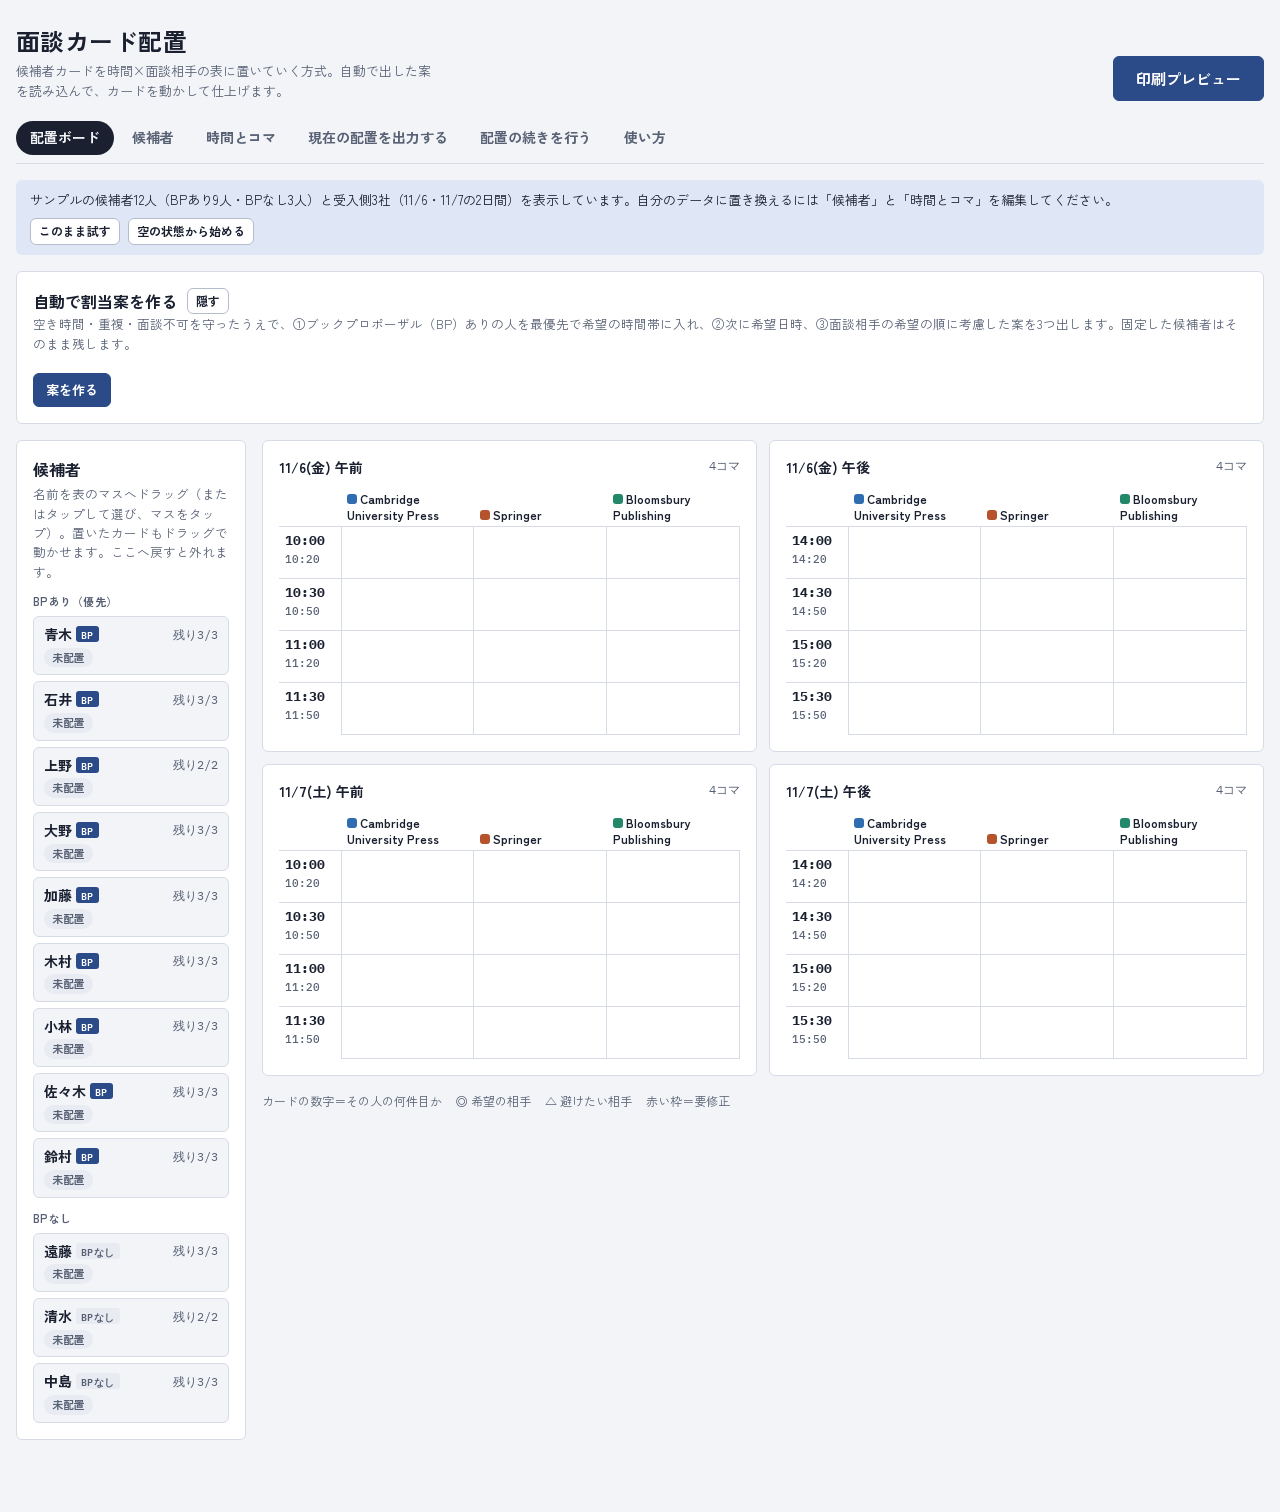
==== index.html @ 375f15b7 "Add files via upload" ====
<!doctype html>
<html lang="ja">
<head>
<meta charset="utf-8">
<meta name="viewport" content="width=device-width, initial-scale=1, viewport-fit=cover">
<title>面談カード配置</title>
<link rel="preconnect" href="https://fonts.googleapis.com">
<link rel="preconnect" href="https://fonts.gstatic.com" crossorigin>
<link rel="stylesheet" href="https://fonts.googleapis.com/css2?family=IBM+Plex+Mono:wght@400;600&family=Zen+Kaku+Gothic+New:wght@400;500;700&display=swap">
<link rel="stylesheet" href="stylesheet.css">
<style>[hidden]{display:none!important} body{margin:0}</style>
</head>
<body>
<div id="app"></div>
<div id="cssWarn" hidden style="margin:16px;padding:12px 16px;border:2px solid #ad261e;background:#f8dfdc;color:#5a120e;font:14px/1.6 sans-serif;border-radius:6px">
スタイル（<b>stylesheet.css</b>）が読み込めていません。このHTMLと同じフォルダに、ちょうどこの名前で置いてください。<br>
ダウンロードし直したときに「stylesheet (1).css」のように名前が変わっていないかも確認してください。
</div>
<script>window.addEventListener('load',function(){var v=getComputedStyle(document.documentElement).getPropertyValue('--bg').trim();if(!v)document.getElementById('cssWarn').hidden=false;});</script>
<script>window.PAGE={"key": "a", "kicker": "パターン 1＋2 · カード配置＋自動割当", "name": "面談カード配置", "lead": "候補者カードを時間×面談相手の表に置いていく方式。自動で出した案を読み込んで、カードを動かして仕上げます。", "scheduleTab": "配置ボード"};</script>
<script>
(function(){
'use strict';
const PAGE = window.PAGE;
const KEY = 'mensetsu-' + PAGE.key + '-v2';
const App = window.App = { tab:'schedule', sel:null, plans:null, armed:null, actions:{} };
let S = null;
Object.defineProperty(App, 'S', { get:()=>S });

/* ---------- utils ---------- */
const esc = s => String(s ?? '').replace(/[&<>"']/g, m => ({'&':'&amp;','<':'&lt;','>':'&gt;','"':'&quot;',"'":'&#39;'}[m]));
const toMin = t => { const [h,m] = String(t||'0:0').split(':').map(Number); return (h||0)*60 + (m||0); };
const fmt = m => String(Math.floor(m/60)).padStart(2,'0') + ':' + String(m%60).padStart(2,'0');
const uid = p => p + Math.random().toString(36).slice(2,8);
const MARK = { pref:'◎', ok:'○', avoid:'△', nobp:'△', ng:'×' };
const AV_LABEL = { pref:'希望', ok:'可', nobp:'BPなしなら可', ng:'不可' };
const IP_LABEL = { pref:'希望', ok:'どちらでも', avoid:'避けたい', ng:'不可' };
const CYCLE_AV = ['ok','pref','ng'];
const CYCLE_AV_BP = ['ok','pref','nobp','ng'];
const CYCLE_IP = ['ok','pref','avoid','ng'];
Object.assign(App, { esc, toMin, fmt, MARK, AV_LABEL, IP_LABEL });

function dayLabel(ds){
  if(!ds) return '日付未設定';
  const d = new Date(ds + 'T00:00:00'); if(isNaN(d)) return ds;
  return (d.getMonth()+1) + '/' + d.getDate() + '(' + '日月火水木金土'[d.getDay()] + ')';
}

/* ---------- state ---------- */
const FIXED_IV = () => [{id:'i1',name:'Cambridge University Press',short:'CUP'},{id:'i2',name:'Springer',short:'Springer'},{id:'i3',name:'Bloomsbury Publishing',short:'Bloomsbury'}];
function sample(){
  const C = (id,name,av,ip,note,bp) => ({ id, name, bp:bp !== false, avail:{ d1_am:av[0], d1_pm:av[1], d2_am:av[2], d2_pm:av[3] }, ipref:ip, note:note||'' });
  return {
    isSample:true,
    settings:{ days:[{id:'d1', date:'2026-11-06'},{id:'d2', date:'2026-11-07'}],
      sessions:[{id:'am',label:'午前',start:'10:00',end:'12:00'},{id:'pm',label:'午後',start:'14:00',end:'16:00'}],
      slotMin:20, gapMin:10, perCandidate:3 },
    interviewers:FIXED_IV(), ivFixed:1,
    candidates:[
      C('c1','青木',['pref','ok','ng','ng'],{i1:'pref'}),
      C('c2','石井',['ng','pref','ng','ok'],{i2:'pref'},'金曜午前は授業'),
      C('c3','上野',['pref','ng','ok','ng'],{i3:'ng'}),
      C('c4','遠藤',['ok','ok','ok','ok'],{i1:'pref',i3:'pref'},'BPなし・どこでも可',false),
      C('c5','大野',['nobp','nobp','pref','ok'],{},'金曜はBPなしなら可'),
      C('c6','加藤',['pref','ok','ng','ng'],{i1:'pref',i2:'avoid'}),
      C('c7','木村',['ng','ng','ok','pref'],{},'土曜のみ'),
      C('c8','小林',['pref','ng','pref','ng'],{i2:'pref',i3:'pref'}),
      C('c9','佐々木',['pref','ok','ng','ng'],{i3:'pref'}),
      C('c10','清水',['ok','ok','ok','ok'],{i2:'ng',i1:'pref'},'BPなし・どこでも可',false),
      C('c11','鈴村',['ng','ng','pref','pref'],{}),
      C('c12','中島',['ok','ok','ok','ok'],{i2:'pref'},'BPなし・どこでも可',false)
    ],
    assignments:[], locked:[]
  };
}
function blank(){
  const s = sample();
  return { isSample:false, settings:s.settings, interviewers:FIXED_IV(), ivFixed:1, candidates:[], assignments:[], locked:[] };
}
function load(){ try{ const t = localStorage.getItem(KEY); if(t){ const o = JSON.parse(t); if(o && o.settings && o.candidates) return o; } }catch(e){} return null; }
function save(){ try{ localStorage.setItem(KEY, JSON.stringify(S)); }catch(e){} }
function normalize(o){
  o.locked = o.locked || []; o.assignments = o.assignments || [];
  if(!o.ivFixed){
    o.interviewers = FIXED_IV(); o.ivFixed = 1;
    const ids = new Set(o.interviewers.map(v => v.id));
    o.assignments = o.assignments.filter(a => ids.has(a.iid));
    (o.candidates || []).forEach(c => { if(c.ipref) for(const k in c.ipref) if(!ids.has(k)) delete c.ipref[k]; });
  }
  o.candidates.forEach(c => { c.avail = c.avail || {}; c.ipref = c.ipref || {}; c.note = c.note || ''; if(typeof c.bp !== 'boolean') c.bp = true; });
  return o;
}

/* ---------- grid ---------- */
function grid(){
  const sessions = [], slots = [], map = {}, gmap = {};
  const L = Math.max(5, +S.settings.slotMin || 0), GP = Math.max(0, +S.settings.gapMin || 0);
  const multi = S.settings.days.length > 1;
  S.settings.days.forEach(d => S.settings.sessions.forEach(se => {
    const key = d.id + '_' + se.id;
    const g = { key, day:d, se, label:(multi ? dayLabel(d.date) + ' ' : '') + se.label, slots:[] };
    let t = toMin(se.start), k = 0; const end = toMin(se.end);
    while(t + L <= end && k < 40){
      const sl = { key:key + '_' + k, g:key, gi:sessions.length, idx:k, gidx:slots.length, start:t, end:t+L, label:fmt(t) };
      g.slots.push(sl); slots.push(sl); map[sl.key] = sl; t += L + GP; k++;
    }
    sessions.push(g); gmap[key] = g;
  }));
  return { sessions, slots, map, gmap };
}
const K = () => Math.max(1, +S.settings.perCandidate || 1);
const need = c => Math.max(0, K() - S.interviewers.filter(i => ((c.ipref && c.ipref[i.id]) || 'ok') === 'ng').length);
const avail = (c, gk) => (c.avail && c.avail[gk]) || 'ok';
const ip = (c, iid) => (c.ipref && c.ipref[iid]) || 'ok';
const cand = id => S.candidates.find(c => c.id === id);
const iv = id => S.interviewers.find(i => i.id === id);
const ivShort = id => { const v = iv(id); return v ? (v.short || v.name) : ''; };
const ivIndex = id => Math.max(0, S.interviewers.findIndex(i => i.id === id));
const ivColor = id => 'var(--iv' + (ivIndex(id) % 6) + ')';
App.bpBadge = c => c.bp ? '<span class="bp on" title="ブックプロポーザルあり">BP</span>' : '<span class="bp off" title="ブックプロポーザルなし">BPなし</span>';
App.ordered = () => S.candidates.filter(c => c.bp).concat(S.candidates.filter(c => !c.bp));
App.ivShort = id => ivShort(id);
Object.assign(App, { grid, K, need, avail, ip, cand, iv, ivColor, ivIndex, dayLabel });

/* ---------- evaluation ---------- */
function evaluate(asg, G){
  G = G || grid(); const k = K();
  const cands = {}; S.candidates.forEach(c => cands[c.id] = { c, items:[], issues:[], status:'none', score:0, gaps:0 });
  const ixIss = {}; const addIx = (ix,lvl,msg) => (ixIss[ix] = ixIss[ix] || []).push({lvl,msg});
  const bi = {}, bc = {};
  asg.forEach((a, ix) => {
    const r = cands[a.cid], sl = G.map[a.slot]; if(!r || !sl) return;
    r.items.push({ a, ix, sl });
    (bi[a.iid+'|'+a.slot] = bi[a.iid+'|'+a.slot] || []).push(ix);
    (bc[a.cid+'|'+a.slot] = bc[a.cid+'|'+a.slot] || []).push(ix);
  });
  for(const x in bi) if(bi[x].length > 1) bi[x].forEach(ix => addIx(ix,'bad','面談相手が同じ時間に重複'));
  for(const x in bc) if(bc[x].length > 1) bc[x].forEach(ix => addIx(ix,'bad','同じ時間に2件入っています'));
  let bpTot = 0, bpDone = 0, wishTot = 0, wishHit = 0, done = 0, bad = 0, total = 0, gapsAll = 0, placed = 0;
  for(const id in cands){
    const r = cands[id], c = r.c, k = need(c); r.need = k;
    r.items.sort((x,y) => x.sl.gidx - y.sl.gidx);
    const seen = {}, gs = new Set();
    r.items.forEach((it, n) => {
      it.n = n + 1; const p = ip(c, it.a.iid);
      if(seen[it.a.iid]) addIx(it.ix,'bad','同じ面談相手が2回'); seen[it.a.iid] = 1;
      if(p === 'ng') addIx(it.ix,'bad','面談不可の相手');
      else if(p === 'avoid'){ addIx(it.ix,'warn','避けたい相手'); r.score -= 3; }
      else if(p === 'pref') r.score += 2;
      gs.add(it.sl.g);
      const avv = avail(c, it.sl.g);
      if(avv === 'ng') addIx(it.ix,'bad','参加できない時間帯');
      else if(avv === 'nobp' && c.bp) addIx(it.ix,'warn','BPなしの時間帯');
    });
    if(gs.size > 1) r.items.forEach(it => addIx(it.ix,'bad','時間帯がまたがっています'));
    let gaps = 0;
    for(let i = 1; i < r.items.length; i++){ const a = r.items[i-1].sl, b = r.items[i].sl; if(a.g === b.g && b.idx - a.idx > 1) gaps += b.idx - a.idx - 1; }
    r.gaps = gaps; r.score -= 2*gaps; gapsAll += gaps;
    const oneG = gs.size === 1 ? [...gs][0] : null;
    if(oneG && avail(c, oneG) === 'pref') r.score += 3;
    r.bpPlaced = !!(c.bp && oneG && avail(c, oneG) !== 'nobp');
    if(G.sessions.some(g => avail(c, g.key) === 'pref')){ wishTot++; if(oneG && avail(c, oneG) === 'pref') wishHit++; }
    const want = Math.min(k, S.interviewers.filter(i => ip(c, i.id) === 'pref').length);
    wishTot += want; wishHit += Math.min(want, r.items.filter(it => ip(c, it.a.iid) === 'pref').length);
    const msgs = new Set();
    r.items.forEach(it => (ixIss[it.ix] || []).forEach(x => { if(!msgs.has(x.msg)){ msgs.add(x.msg); r.issues.push(x); } }));
    if(gaps) r.issues.push({ lvl:'warn', msg:'空き時間 ' + gaps + 'コマ' });
    const cnt = r.items.length;
    if(cnt > k) r.issues.push({ lvl:'bad', msg:cnt + '件入っています（' + k + '件まで）' });
    const hasBad = r.issues.some(x => x.lvl === 'bad'), hasWarn = r.issues.some(x => x.lvl === 'warn');
    r.status = k === 0 && cnt === 0 ? 'skip' : cnt === 0 ? 'none' : hasBad ? 'bad' : cnt < k ? 'partial' : hasWarn ? 'warn' : 'ok';
    if(cnt > 0 && cnt < k) r.issues.push({ lvl:'info', msg:'残り' + (k-cnt) + '件' });
    if(cnt === k && !hasBad){ done++; r.score += c.bp ? (r.bpPlaced ? 60 : 15) : 10; if(c.bp && r.bpPlaced) bpDone++; }
    if(c.bp && k > 0) bpTot++;
    if(cnt) placed++;
    if(hasBad) bad++;
    total += r.score;
  }
  return { G, k, cands, ixIss, done, bad, bpTot, bpDone, total, placed, gaps:gapsAll, wishRate: wishTot ? wishHit/wishTot : 1, wishTot, wishHit };
}
App.evaluate = evaluate;
const STATUS_LABEL = { skip:'面談なし', ok:'OK', warn:'注意', bad:'要修正', partial:'途中', none:'未配置' };
App.STATUS_LABEL = STATUS_LABEL;
App.statusPill = st => '<span class="pill ' + st + '">' + STATUS_LABEL[st] + '</span>';
App.issuesHtml = list => list.length ? '<div class="iss">' + list.map(x => '<span class="pill ' + x.lvl + '">' + esc(x.msg) + '</span>').join('') + '</div>' : '';

/* ---------- option generation & solver ---------- */
function occOf(asg){ const o = { i:new Set(), c:new Set() }; asg.forEach(a => { o.i.add(a.iid+'|'+a.slot); o.c.add(a.cid+'|'+a.slot); }); return o; }
function combos(arr, k){ const out = []; const cur = []; const rec = s => { if(cur.length === k){ out.push(cur.slice()); return; } for(let i = s; i < arr.length; i++){ cur.push(arr[i]); rec(i+1); cur.pop(); } }; rec(0); return out; }
function perms(arr){ if(arr.length <= 1) return [arr.slice()]; const out = []; arr.forEach((x,i) => perms(arr.slice(0,i).concat(arr.slice(i+1))).forEach(p => out.push([x].concat(p)))); return out; }
function options(c, occ, G, onlyCount){
  const k = need(c);
  if(k === 0) return onlyCount ? 0 : [];
  const ivs = S.interviewers.filter(i => ip(c, i.id) !== 'ng');
  if(ivs.length < k) return onlyCount ? 0 : [];
  const ic = []; combos(ivs, k).forEach(cb => perms(cb).forEach(p => ic.push(p)));
  let n = 0; const out = [];
  for(const g of G.sessions){
    const av = avail(c, g.key); if(av === 'ng' || g.slots.length < k) continue;
    const noBp = av === 'nobp' && c.bp;
    const free = g.slots.filter(s => !occ.c.has(c.id+'|'+s.key));
    let sc = combos(free, k); if(free.length > 9) sc = sc.filter(x => x[k-1].idx - x[0].idx <= k+1);
    for(const ss of sc){
      let gaps = 0; for(let i = 1; i < k; i++) gaps += ss[i].idx - ss[i-1].idx - 1;
      for(const p of ic){
        let ok = true; for(let i = 0; i < k; i++){ if(occ.i.has(p[i].id+'|'+ss[i].key)){ ok = false; break; } }
        if(!ok) continue;
        n++; if(onlyCount) continue;
        let pr = 0, avd = 0; p.forEach(i => { const v = ip(c, i.id); if(v === 'pref') pr++; else if(v === 'avoid') avd++; });
        out.push({ g:g.key, items:ss.map((s,i) => ({ iid:p[i].id, slot:s.key })), score:(av==='pref'?3:0) + 2*pr - 3*avd - 2*gaps - (noBp ? 40 : 0), pr, avd, gaps, noBp, sessPref:av==='pref' });
      }
    }
  }
  if(onlyCount) return n;
  out.sort((a,b) => b.score - a.score || a.items[0].slot.localeCompare(b.items[0].slot));
  return out;
}
function diffCount(a, b){ const s = new Set(a.map(x => x.cid+x.iid+x.slot)); return b.filter(x => !s.has(x.cid+x.iid+x.slot)).length; }
function solve(){
  const G = grid(); const locked = new Set(S.locked || []);
  const base = S.assignments.filter(a => locked.has(a.cid));
  const free = S.candidates.filter(c => !locked.has(c.id));
  const occ0 = occOf(base); const diff = {}; free.forEach(c => diff[c.id] = options(c, occ0, G, true));
  const found = new Map(); const t0 = performance.now(); let it = 0;
  while(it < 800 && (it < 5 || performance.now() - t0 < 900)){
    const occ = occOf(base), asg = base.slice(), un = [];
    const order = free.map(c => [c, (c.bp ? 0 : 100) + Math.log(1 + diff[c.id]) + (it ? Math.random()*1.2 : 0)]).sort((a,b) => a[1]-b[1]).map(x => x[0]);
    for(const c of order){
      const op = options(c, occ, G);
      if(!op.length){ un.push(c.id); continue; }
      const slack = it === 0 ? 0 : (Math.random() < .3 ? 2 : 0);
      const tier = op.filter(o => o.score >= op[0].score - slack).slice(0, 60);
      const pk = it === 0 ? tier[0] : tier[Math.floor(Math.random()*tier.length)];
      pk.items.forEach(x => { asg.push({ cid:c.id, iid:x.iid, slot:x.slot }); occ.i.add(x.iid+'|'+x.slot); occ.c.add(c.id+'|'+x.slot); });
    }
    const sig = asg.map(a => a.cid+a.iid+a.slot).sort().join(',');
    if(!found.has(sig)){ const E = evaluate(asg, G); const unBp = un.filter(id => cand(id)?.bp).length; found.set(sig, { asg, un, E, key: -(E.bpTot - E.bpDone)*100000 - unBp*50000 - un.length*1000 - E.bad*500 + E.total }); }
    it++;
  }
  const list = [...found.values()].sort((a,b) => b.key - a.key);
  const pick = [];
  for(const p of list){ if(pick.length >= 3) break; if(pick.every(q => diffCount(q.asg, p.asg) >= Math.max(2, Math.ceil(p.asg.length*.25)))) pick.push(p); }
  for(const p of list){ if(pick.length >= 3) break; if(!pick.includes(p)) pick.push(p); }
  return { plans:pick, tried:it, lockedCount:locked.size };
}
Object.assign(App, { occOf, options, solve });

/* ---------- mutation helpers ---------- */
function prune(){
  const G = grid(); const before = S.assignments.length;
  const ivs = new Set(S.interviewers.map(i => i.id)), cs = new Set(S.candidates.map(c => c.id));
  S.assignments = S.assignments.filter(a => G.map[a.slot] && ivs.has(a.iid) && cs.has(a.cid));
  S.locked = (S.locked || []).filter(id => cs.has(id));
  const lost = before - S.assignments.length;
  if(lost > 0) toast('設定の変更に合わせて ' + lost + ' 件の配置を外しました');
}
function commit(){ prune(); save(); render(); }
function toast(msg){
  let t = document.getElementById('toast');
  if(!t){ t = document.createElement('div'); t.id = 'toast'; t.className = 'toast'; t.setAttribute('role','status'); document.body.appendChild(t); }
  t.textContent = msg; t.hidden = false; clearTimeout(toast._t); toast._t = setTimeout(() => t.hidden = true, 2600);
}
Object.assign(App, { commit, toast, save });

/* ---------- views: shell ---------- */
const TABS = [['schedule', PAGE.scheduleTab || 'スケジュール'], ['people','候補者'], ['settings','時間とコマ'], ['export','現在の配置を出力する'], ['resume','配置の続きを行う'], ['help','使い方']];
function shell(E){
  const n = S.candidates.length;
  return '<div class="wrap"><header class="top"><div class="brand"><h1>' + esc(PAGE.name) + '</h1><p>' + esc(PAGE.lead) + '</p></div>'
    + '<div class="topright"><div class="pdfgroup"><button class="btn pri pdfmain" data-act="pdf">印刷プレビュー</button></div>'
    + '</div></header>'
    + '<nav class="tabs" role="tablist">' + TABS.map(([k,l]) => '<button class="tab" role="tab" id="tab-' + k + '" aria-selected="' + (App.tab === k) + '" data-act="tab" data-tab="' + k + '">' + l + '</button>').join('') + '</nav>'
    + '<main id="view">' + (S.isSample ? '<div class="banner"><span>サンプルの候補者12人（BPあり9人・BPなし3人）と受入側3社（11/6・11/7の2日間）を表示しています。自分のデータに置き換えるには「候補者」と「時間とコマ」を編集してください。</span><span class="row"><button class="btn sm" data-act="keepSample">このまま試す</button>' + armBtn('clearAll','x','空の状態から始める','btn sm') + '</span></div>' : '')
    + view(E) + '</main></div>';
}
function view(E){
  if(App.tab === 'people') return peopleView(E);
  if(App.tab === 'settings') return settingsView(E);
  if(App.tab === 'help') return helpView(E);
  if(App.tab === 'export') return exportView(E);
  if(App.tab === 'resume') return resumeView(E);
  return PAGE.renderSchedule(E);
}
function render(){
  const scrolls = [...document.querySelectorAll('.scroll')].map(el => el.scrollLeft);
  const E = evaluate(S.assignments); App.E = E;
  document.getElementById('app').innerHTML = shell(E);
  document.querySelectorAll('.scroll').forEach((el,i) => { if(scrolls[i]) el.scrollLeft = scrolls[i]; });
  if(App.tab === 'schedule' && PAGE.after) PAGE.after(E);
}
App.render = render;

/* ---------- views: auto plan panel (shared) ---------- */
let AUTO_OPEN = true; try{ AUTO_OPEN = localStorage.getItem('mensetsu-auto') !== '0'; }catch(e){}
App.autoPanel = function(E){
  const P = App.plans;
  if(!AUTO_OPEN) return '<section class="panel autobar"><div class="spread" style="align-items:center"><h2 style="margin:0">自動で割当案を作る</h2><button class="btn sm" data-act="toggleAuto" aria-expanded="false">表示する</button></div></section>';
  let h = '<section class="panel"><div class="spread"><div><div class="row" style="gap:10px"><h2 style="margin:0">自動で割当案を作る</h2><button class="btn sm" data-act="toggleAuto" aria-expanded="true">隠す</button></div><p class="sub">空き時間・重複・面談不可を守ったうえで、①ブックプロポーザル（BP）ありの人を最優先で希望の時間帯に入れ、②次に希望日時、③面談相手の希望の順に考慮した案を3つ出します。固定した候補者はそのまま残します。</p></div>'
    + '<button class="btn pri" data-act="autoRun">' + (P ? '案を作り直す' : '案を作る') + '</button></div>';
  if(P){
    if(!P.plans.length) h += '<p class="sub">案を作れませんでした。候補者か面談相手を登録してください。</p>';
    h += '<div class="plans">' + P.plans.map((p,i) => {
      const n = S.candidates.length;
      return '<div class="plan ' + (i===0 ? 'best' : '') + '"><div class="spread"><h3>案' + (i+1) + '</h3>' + (i===0 ? '<span class="pill partial">おすすめ</span>' : '') + '</div>'
        + '<dl><dt>BPあり</dt><dd>' + p.E.bpDone + '/' + p.E.bpTot + '人</dd><dt>全体</dt><dd>' + p.E.done + '/' + n + '人</dd><dt>希望の充足</dt><dd>' + Math.round(p.E.wishRate*100) + '%</dd><dt>空き時間</dt><dd>' + p.E.gaps + 'コマ</dd><dt>スコア</dt><dd>' + p.E.total + '</dd></dl>'
        + (p.un.length ? '<div class="un">配置できない: ' + p.un.map(id => esc(cand(id)?.name) + (cand(id)?.bp ? '（BP）' : '')).join('、') + '</div>' : '')
        + '<button class="btn" data-act="planLoad" data-i="' + i + '">この案を読み込む</button></div>';
    }).join('') + '</div><p class="sub" style="margin:10px 0 0">' + P.tried + '通りを試しました' + (P.lockedCount ? '・固定中の' + P.lockedCount + '人はそのまま' : '') + '。読み込むと今の配置は置き換わります。</p>';
  }
  return h + '</section>';
};

/* ---------- views: people ---------- */
function peopleView(E){
  const G = E.G;
  let h = '<section class="panel"><div class="spread"><div><h2>候補者と希望</h2><p class="sub">記号をタップすると切り替わります。BPは「あり／なし」。時間帯は「◎希望・○可・△BPなしなら可（BPありの人のみ）・×不可」、面談相手は「◎希望・○どちらでも・△避けたい・×不可」。</p></div><button class="btn pri" data-act="addCand">候補者を追加</button></div>';
  h += '<div class="csvbox"><div><b>CSVから読み込む</b>'
    + (App.csvReport ? '<p class="sub" style="margin:4px 0 0">前回: ' + App.csvReport.added + '人追加・' + App.csvReport.updated + '人更新、時間帯の列 ' + App.csvReport.sess + ' 件を対応付け' + (App.csvReport.any ? '。BPあり ' + App.csvReport.bpN + '人（うちBPなしでも可 ' + App.csvReport.noBpOk + '人）・BPなし ' + App.csvReport.freeN + '人' + (App.csvReport.noneN ? '・どの枠も0の人 ' + App.csvReport.noneN + '人' : '') : '。「Any available slot without your Book Proposal」列が見つからないため、全員をBPありとして読み込みました') + (App.csvReport.unknown.length ? '。対応付けできなかった列: ' + App.csvReport.unknown.map(esc).join('、') : '') + '</p>' : '')
    + '</div>'
    + '<div class="row"><label class="row" style="gap:4px;font-size:13px"><input type="radio" name="csvmode" id="csvmode-add" value="add"' + (App.csvMode !== 'replace' ? ' checked' : '') + '>今の候補者に追加</label>'
    + '<label class="row" style="gap:4px;font-size:13px"><input type="radio" name="csvmode" id="csvmode-rep" value="replace"' + (App.csvMode === 'replace' ? ' checked' : '') + '>置き換える</label>'
    + '<input type="file" id="csvFile" accept=".csv,text/csv"></div></div>';
  if(!S.candidates.length) h += '<p class="sub">まだ候補者がいません。「候補者を追加」かCSVから登録してください。</p>';
  else {
    h += '<div class="scroll"><table class="pt ptwide"><thead><tr><th>名前</th><th>BP</th>'
      + G.sessions.map((g,i) => '<th class="' + (i===0?'grp':'') + '">' + esc(g.label) + '</th>').join('')
      + S.interviewers.map((v,i) => '<th class="' + (i===0?'grp':'') + '"><span class="dot" style="--ic:' + ivColor(v.id) + '"></span><br><span title="' + esc(v.name) + '">' + esc(v.short || v.name) + '</span></th>').join('')
      + '<th class="grp memoc">メモ</th><th></th></tr></thead><tbody>';
    App.ordered().forEach(c => {
      const r = E.cands[c.id];
      h += '<tr><td><input class="name" type="text" id="cn-' + c.id + '" data-cn="' + c.id + '" value="' + esc(c.name) + '" aria-label="名前"></td>'
        + '<td><button class="bptog ' + (c.bp ? 'on' : '') + '" data-act="togBp" data-c="' + c.id + '" aria-pressed="' + c.bp + '" title="ブックプロポーザルの有無">' + (c.bp ? 'あり' : 'なし') + '</button></td>'
        + G.sessions.map((g,i) => { const v = avail(c, g.key); return '<td class="' + (i===0?'grp':'') + '"><button class="cyc ' + v + '" data-act="cycAv" data-c="' + c.id + '" data-g="' + g.key + '" title="' + esc(g.label) + ': ' + AV_LABEL[v] + '">' + MARK[v] + '</button></td>'; }).join('')
        + S.interviewers.map((v,i) => { const p = ip(c, v.id); return '<td class="' + (i===0?'grp':'') + '"><button class="cyc ' + p + '" data-act="cycIp" data-c="' + c.id + '" data-i="' + v.id + '" title="' + esc(v.name) + ': ' + IP_LABEL[p] + '">' + MARK[p] + '</button></td>'; }).join('')
        + '<td class="grp memoc"><input class="memo" type="text" id="cm-' + c.id + '" data-cmemo="' + c.id + '" value="' + esc(c.note) + '" title="' + esc(c.note) + '" aria-label="メモ"></td>'
        + '<td>' + armBtn('rmCand', c.id, '削除', 'btn sm danger') + '</td></tr>';
    });
    h += '</tbody></table></div>';
  }
  return h + '</section>';
}
function armBtn(act, id, label, cls){
  const key = act + ':' + id; const on = App.armed === key;
  return '<button class="' + cls + (on ? ' armed' : '') + '" data-act="' + act + '" data-id="' + esc(id) + '" data-confirm="1">' + (on ? 'もう一度押すと' + label : label) + '</button>';
}
App.armBtn = armBtn;

/* ---------- views: settings ---------- */
function settingsView(E){
  const G = E.G, k = K(), nIv = S.interviewers.length;
  let h = '<div class="list setwide">';
  h += '<section class="panel"><h2>日程と時間帯</h2><p class="sub">候補者は1つの時間帯（例: 午前）の中で ' + k + ' 人と面談します。</p><div class="hrow"><div class="hgrp">'
    + '<div class="hlab">日程</div><div class="hitems">'
    + S.settings.days.map(d => '<div class="li"><input type="date" id="day-' + d.id + '" data-day="' + d.id + '" value="' + esc(d.date) + '" aria-label="日付">' + (S.settings.days.length > 1 ? armBtn('rmDay', d.id, '削除', 'btn sm danger') : '') + '</div>').join('')
    + '<button class="btn sm" data-act="addDay">日程を追加</button></div></div>'
    + '<div class="hgrp"><div class="hlab">時間帯</div><div class="hitems">'
    + S.settings.sessions.map(se => '<div class="li"><input type="text" id="sl-' + se.id + '" data-sess="' + se.id + '" data-f="label" value="' + esc(se.label) + '" style="width:5em" aria-label="時間帯の名前"><input type="time" step="300" id="ss-' + se.id + '" data-sess="' + se.id + '" data-f="start" value="' + esc(se.start) + '" aria-label="開始"><span class="muted">〜</span><input type="time" step="300" id="se-' + se.id + '" data-sess="' + se.id + '" data-f="end" value="' + esc(se.end) + '" aria-label="終了">' + (S.settings.sessions.length > 1 ? armBtn('rmSess', se.id, '削除', 'btn sm danger') : '') + '</div>').join('')
    + '<button class="btn sm" data-act="addSess">時間帯を追加</button></div></div></div></section>';

  h += '<section class="panel"><h2>コマの長さと間隔</h2><p class="sub">変更すると下のコマ一覧がすぐ変わります。はみ出した配置は外れます。</p><div class="fields">'
    + '<label class="f">1コマ（分）<input type="number" min="5" max="180" step="5" id="set-slot" data-set="slotMin" value="' + (+S.settings.slotMin) + '"></label>'
    + '<label class="f">間隔（分）<input type="number" min="0" max="120" step="5" id="set-gap" data-set="gapMin" value="' + (+S.settings.gapMin) + '"></label>'
    + '<label class="f">1人あたりの面談数（×を付けた相手の数だけ減ります）<input type="number" min="1" max="' + Math.max(1,nIv) + '" id="set-k" data-set="perCandidate" value="' + k + '"></label></div>';
  if(k > nIv) h += '<p class="note">面談数（' + k + '）が面談相手の人数（' + nIv + '）より多いため割り当てられません。</p>';
  h += '<div class="list" style="margin-top:14px">' + G.sessions.map(g => {
    const cap = Math.min(Math.floor(g.slots.length * nIv / k), g.slots.length >= k ? Infinity : 0);
    return '<div><div class="slotline"><b style="min-width:6em">' + esc(g.label) + '</b>' + (g.slots.length ? g.slots.map(s => '<span class="s">' + fmt(s.start) + '–' + fmt(s.end) + '</span>').join('') : '<span class="pill bad">コマが入りません</span>') + '</div>'
      + '<div class="cap">' + g.slots.length + 'コマ · この時間帯に入れられるのは最大 ' + (isFinite(cap) ? cap : 0) + ' 人</div></div>';
  }).join('') + '</div>';
  const needTot = S.candidates.reduce((s,c) => s + need(c), 0), capAll = G.sessions.reduce((s,g) => s + g.slots.length*nIv, 0);
  h += '<p class="' + (capAll < needTot ? 'note' : 'cap') + '" style="margin-top:10px">全体の目安: 面談枠 ' + capAll + ' 件 / 必要な面談 ' + needTot + ' 件（×の分は差し引き済み）' + (capAll < needTot ? '。枠が足りません。コマを短くするか、時間帯か日程を増やしてください。' : '') + '</p></section>';

  h += '<section class="panel"><div class="spread"><div><h2>面談相手（受入側）</h2><p class="sub">Cambridge University Press・Springer・Bloomsbury Publishing の3社で固定しています。略称は表やブロックの中で使います。必要なら追加・名前の変更もできます。</p></div><span class="row"><button class="btn sm" data-act="addIv">面談相手を追加</button>' + armBtn('resetIv','x','3社に戻す','btn sm') + '</span></div><div class="list">'
    + S.interviewers.map(v => '<div class="li"><span class="dot" style="--ic:' + ivColor(v.id) + '"></span><input type="text" id="ivs-' + v.id + '" data-ivs="' + v.id + '" value="' + esc(v.short || '') + '" placeholder="略称" aria-label="略称" style="width:8em"><input type="text" id="iv-' + v.id + '" data-iv="' + v.id + '" value="' + esc(v.name) + '" aria-label="面談相手の名前">' + armBtn('rmIv', v.id, '削除', 'btn sm danger') + '</div>').join('')
    + '</div></section>';
  return h + '</div>';
}

/* ---------- views: data ---------- */
function csv(){
  const E = evaluate(S.assignments);
  const rows = [['候補者','時間帯','順番','開始','終了','面談相手']];
  S.candidates.forEach(c => E.cands[c.id].items.forEach(it => {
    const g = E.G.gmap[it.sl.g];
    rows.push([c.name, g.label, it.n, fmt(it.sl.start), fmt(it.sl.end), iv(it.a.iid)?.name || '']);
  }));
  return rows.map(r => r.map(x => /[",\n]/.test(String(x)) ? '"' + String(x).replace(/"/g,'""') + '"' : x).join(',')).join('\n');
}
/* ---------- views: export / resume ---------- */
const FRAMED = (() => { try{ return window.self !== window.top; }catch(e){ return true; } })();
function stampStr(d){ const p = n => String(n).padStart(2,'0'); return d.getFullYear() + p(d.getMonth()+1) + p(d.getDate()) + '-' + p(d.getHours()) + p(d.getMinutes()); }
function fmtDate(iso){ const d = new Date(iso); if(isNaN(d)) return '不明'; return d.getFullYear() + '/' + (d.getMonth()+1) + '/' + d.getDate() + ' ' + String(d.getHours()).padStart(2,'0') + ':' + String(d.getMinutes()).padStart(2,'0'); }
function exportData(){ return Object.assign({ app:'mensetsu', format:1, savedAt:new Date().toISOString(), savedFrom:PAGE.name }, JSON.parse(JSON.stringify(S))); }
function summaryOf(o){
  const ids = new Set((o.candidates || []).map(c => c.id));
  const placed = new Set((o.assignments || []).filter(a => ids.has(a.cid)).map(a => a.cid));
  return { cands:(o.candidates || []).length, bp:(o.candidates || []).filter(c => c.bp !== false).length, placed:placed.size, asg:(o.assignments || []).length,
    days:(o.settings?.days || []).map(d => dayLabel(d.date)).join('・'), ivs:(o.interviewers || []).map(v => v.short || v.name).join('・'), slot:o.settings?.slotMin, gap:o.settings?.gapMin, savedAt:o.savedAt, from:o.savedFrom };
}
function summaryTable(m){
  return '<dl class="sumdl">'
    + (m.savedAt ? '<dt>保存日時</dt><dd>' + esc(fmtDate(m.savedAt)) + (m.from ? '（' + esc(m.from) + '）' : '') + '</dd>' : '')
    + '<dt>候補者</dt><dd>' + m.cands + '人（BPあり ' + m.bp + '人）</dd>'
    + '<dt>配置済み</dt><dd>' + m.placed + '人・' + m.asg + '件</dd>'
    + '<dt>日程</dt><dd>' + esc(m.days || '—') + '</dd>'
    + '<dt>受入側</dt><dd>' + esc(m.ivs || '—') + '</dd>'
    + '<dt>コマ</dt><dd>' + (m.slot ?? '—') + '分＋間隔' + (m.gap ?? '—') + '分</dd></dl>';
}
function exportView(E){
  const m = summaryOf(S);
  return '<div class="list">'
    + '<section class="panel pdfpanel"><h2>現在の配置を出力する</h2><p class="sub">候補者・希望・時間とコマの設定・配置のすべてを、1つのJSONファイルに保存します。あとで「配置の続きを行う」タブでこのファイルを読み込むと、今の状態から作業を再開できます。別のパソコンや、もう一方の画面（カード配置／ガント調整）でも読み込めます。</p>'
    + summaryTable(m)
    + '<div class="row" style="margin-top:14px"><button class="btn pri pdfmain" data-act="dlJson">JSONファイルをダウンロード</button><span class="muted" style="font-size:12px">ファイル名: mensetsu-' + stampStr(new Date()) + '.json</span></div>'
    + (FRAMED ? '<p class="note" style="margin-top:12px">この画面ではブラウザの制限でダウンロードできません。ダウンロード版のHTMLを開いて使ってください。</p>' : '')
    + '</section>'
    + '</div>';
}
App.pending = null;
function resumeView(){
  const P = App.pending;
  let h = '<div class="list"><section class="panel pdfpanel"><h2>配置の続きを行う</h2><p class="sub">「現在の配置を出力する」で保存したJSONファイルを選んでください。<b>.json ファイルのみ</b>読み込めます。</p>'
    + '<label class="dropz" id="dropz" for="resumeFile"><input type="file" id="resumeFile" accept=".json,application/json"><b>JSONファイルを選ぶ</b><span>またはここへドラッグ＆ドロップ</span></label>';
  if(P && P.error) h += '<p class="note" style="margin-top:12px">' + esc(P.error) + '</p>';
  if(P && P.data){
    h += '<div class="pend"><h3>' + esc(P.name) + '</h3>' + summaryTable(summaryOf(P.data))
      + '<p class="sub" style="margin:8px 0">読み込むと、今この画面にある候補者と配置は置き換わります。必要なら先に「現在の配置を出力する」で保存してください。</p>'
      + '<div class="row"><button class="btn pri" data-act="resumeApply">この内容で続きを始める</button><button class="btn" data-act="resumeCancel">やめる</button></div></div>';
  }
  h += '</section></div>';
  return h;
}
function readResumeFile(file){
  App.pending = null;
  if(!file){ return; }
  if(!/\.json$/i.test(file.name) || (file.type && !/json/i.test(file.type))){ App.pending = { error:'「' + file.name + '」は読み込めません。拡張子が .json のファイルを選んでください。' }; render(); return; }
  if(file.size > 5 * 1024 * 1024){ App.pending = { error:'ファイルが大きすぎます（5MBまで）。' }; render(); return; }
  const r = new FileReader();
  r.onload = () => {
    let o;
    try{ o = JSON.parse(String(r.result).replace(/^﻿/, '')); }catch(e){ App.pending = { error:'「' + file.name + '」はJSONとして読めませんでした。ファイルが壊れていないか確認してください。' }; render(); return; }
    if(!o || typeof o !== 'object' || !o.settings || !Array.isArray(o.candidates) || !Array.isArray(o.interviewers)){ App.pending = { error:'「' + file.name + '」はこのツールの保存データではありません。「現在の配置を出力する」で作ったファイルを選んでください。' }; render(); return; }
    App.pending = { name:file.name, data:o }; render();
  };
  r.onerror = () => { App.pending = { error:'ファイルを読み込めませんでした。' }; render(); };
  r.readAsText(file);
}
/* ---------- views: help ---------- */
function helpView(){
  const step = (n, t, body) => '<li class="hs"><span class="hn">' + n + '</span><div><h3>' + t + '</h3>' + body + '</div></li>';
  const go = (tab, label) => '<button class="btn sm" data-act="tab" data-tab="' + tab + '">' + label + '</button>';
  return '<div class="help">'
    + '<section class="panel"><h2>使い方</h2><p class="sub">ブックプロポーザル面談（11/6・11/7、受入側3社）の時間割を作り、PDFで配るまでの流れです。上から順に進めてください。</p>'
    + '<ol class="steps">'
    + step(1, '候補者をCSVで読み込む', '<p>' + go('people','候補者') + ' タブの「CSVから読み込む」でファイルを選びます。列は <code>Name</code>・4つの時間帯（<i>… with your Book Proposal</i>）・<code>Any available slot without your Book Proposal</code>・<code>Memo</code>。1 が○、0 が×として入ります。初回は「置き換える」を選ぶとサンプルが消えます。</p>')
    + step(2, '希望を確認・追加する', '<p>同じタブの表で記号をタップすると切り替わります。特に希望の強い時間帯は ◎ に、会えない受入側は × にします。× を付けた数だけ、その人の面談数が減ります。BPの「あり／なし」もここで直せます。</p>')
    + step(3, '時間とコマを確かめる', '<p>' + go('settings','時間とコマ') + ' タブで、1コマの長さと間隔を決めます。下に出る「面談枠 ○件 / 必要な面談 ○件」で枠が足りるか確認できます。</p>')
    + step(4, '自動で割当案を作る', '<p>' + go('schedule', esc(PAGE.scheduleTab || 'スケジュール')) + ' タブの「案を作る」を押し、良さそうな案の「この案を読み込む」を押します。BPありの人が最優先、次に希望日時、次に受入側の希望の順で組まれます。</p>')
    + step(5, '手で仕上げる', PAGE.helpAdjust || '')
    + step(6, 'PDFで出力する', '<p>画面右上の <b>印刷プレビュー</b> を押すと、出力イメージが大きく表示されます。日ごとの時間割・候補者別一覧・面談相手別から出力する内容を選び、タイトルを確かめてから「印刷／PDFに保存」を押し、送信先で「PDFに保存」を選びます。</p>')
    + '</ol></section>'
    + '<div class="grid2">'
    + '<section class="panel"><h2>記号の意味</h2><table class="htab"><tbody>'
    + '<tr><th>◎</th><td>希望（時間帯・受入側）</td></tr>'
    + '<tr><th>○</th><td>参加できる／どちらでもよい</td></tr>'
    + '<tr><th>△</th><td>時間帯：BPなしなら参加できる（BPありの人だけ）<br>受入側：できれば避けたい</td></tr>'
    + '<tr><th>×</th><td>参加できない／面談しない</td></tr>'
    + '<tr><th><span class="bp on">BP</span></th><td>ブックプロポーザルあり（優先して配置）</td></tr>'
    + '</tbody></table></section>'
    + '<section class="panel"><h2>状態の表示</h2><table class="htab"><tbody>'
    + '<tr><th><span class="pill ok">OK</span></th><td>必要な件数がそろい、問題なし</td></tr>'
    + '<tr><th><span class="pill warn">注意</span></th><td>避けたい相手・空き時間・BPなしの時間帯など</td></tr>'
    + '<tr><th><span class="pill bad">要修正</span></th><td>重複・参加できない時間帯・面談不可の相手など</td></tr>'
    + '<tr><th><span class="pill partial">途中</span></th><td>まだ件数が足りない</td></tr>'
    + '<tr><th><span class="pill">未配置</span></th><td>まだ1件も入っていない</td></tr>'
    + '</tbody></table></section>'
    + '<section class="panel"><h2>知っておくと便利なこと</h2><ul class="tips">'
    + '<li>1人の面談は、午前か午後のどちらか1つの時間帯の中に収めます。</li>'
    + '<li>「固定する」を押した人は、自動で案を作り直してもそのまま残ります。</li>'
    + '<li>「リセット」でその人の割り当てだけを外せます。全員を外すときは「全員リセット」（2回押し）。</li>'
    + '<li>入力内容はこのブラウザに自動で保存されます。作業を中断・引き継ぐときは ' + go('export','現在の配置を出力する') + ' でJSONファイルを保存し、' + go('resume','配置の続きを行う') + ' で読み込むと続きから再開できます。</li>'
    + '</ul></section>'
    + '</div></div>';
}

/* ---------- actions ---------- */
const A = App.actions;
A.toggleAuto = () => { AUTO_OPEN = !AUTO_OPEN; try{ localStorage.setItem('mensetsu-auto', AUTO_OPEN ? '1' : '0'); }catch(e){} render(); };
A.dlJson = () => {
  if(FRAMED){ toast('この画面ではダウンロードできません。ダウンロード版のHTMLで使ってください'); return; }
  try{
    const blob = new Blob([JSON.stringify(exportData(), null, 1)], { type:'application/json' });
    const url = URL.createObjectURL(blob), a = document.createElement('a');
    a.href = url; a.download = 'mensetsu-' + stampStr(new Date()) + '.json'; document.body.appendChild(a); a.click();
    setTimeout(() => { URL.revokeObjectURL(url); a.remove(); }, 1000);
    toast('JSONファイルを保存しました');
  }catch(e){ toast('ダウンロードできませんでした'); }
};
A.resumeApply = () => {
  const P = App.pending; if(!P || !P.data) return;
  const o = JSON.parse(JSON.stringify(P.data)); delete o.app; delete o.format; delete o.savedAt; delete o.savedFrom;
  S = normalize(o); S.isSample = false; App.plans = null; App.sel = null; App.pending = null; App.tab = 'schedule'; commit();
  toast('「' + P.name + '」を読み込みました。続きから作業できます');
};
A.resumeCancel = () => { App.pending = null; render(); };
A.tab = el => { App.tab = el.dataset.tab; App.sel = null; render(); };
A.keepSample = () => { S.isSample = false; commit(); };
A.clearAll = () => { S = blank(); App.plans = null; App.sel = null; App.tab = 'people'; commit(); toast('空の状態にしました'); };
A.resetSample = () => { S = sample(); App.plans = null; App.sel = null; commit(); toast('サンプルに戻しました'); };
A.clearAsg = () => { S.assignments = []; S.locked = []; App.sel = null; commit(); toast('配置をすべて外しました'); };
A.cycAv = el => { const c = cand(el.dataset.c); const v = avail(c, el.dataset.g); const cy = c.bp ? CYCLE_AV_BP : CYCLE_AV; c.avail[el.dataset.g] = cy[(Math.max(0, cy.indexOf(v))+1) % cy.length]; S.isSample = false; commit(); };
A.togBp = el => { const c = cand(el.dataset.c); c.bp = !c.bp; if(!c.bp) for(const k in c.avail) if(c.avail[k] === 'nobp') c.avail[k] = 'ok'; App.plans = null; S.isSample = false; commit(); };
A.cycIp = el => { const c = cand(el.dataset.c); const v = ip(c, el.dataset.i); c.ipref[el.dataset.i] = CYCLE_IP[(CYCLE_IP.indexOf(v)+1) % CYCLE_IP.length]; S.isSample = false; commit(); };
A.addCand = () => { const n = S.candidates.length + 1; S.candidates.push({ id:uid('c'), name:'候補者' + n, bp:true, avail:{}, ipref:{}, note:'' }); S.isSample = false; commit(); };
A.rmCand = el => { S.candidates = S.candidates.filter(c => c.id !== el.dataset.id); commit(); };
A.addIv = () => { S.interviewers.push({ id:uid('i'), name:'面談相手' + (S.interviewers.length+1), short:'' }); commit(); };
A.resetIv = () => { S.interviewers = FIXED_IV(); commit(); toast('面談相手を3社に戻しました'); };
A.rmIv = el => { S.interviewers = S.interviewers.filter(v => v.id !== el.dataset.id); if(+S.settings.perCandidate > S.interviewers.length) S.settings.perCandidate = Math.max(1, S.interviewers.length); commit(); };
A.addDay = () => { const last = S.settings.days[S.settings.days.length-1]; let d = ''; try{ const x = new Date(last.date + 'T00:00:00'); x.setDate(x.getDate()+1); d = x.getFullYear() + '-' + String(x.getMonth()+1).padStart(2,'0') + '-' + String(x.getDate()).padStart(2,'0'); }catch(e){} S.settings.days.push({ id:uid('d'), date:d }); commit(); };
A.rmDay = el => { S.settings.days = S.settings.days.filter(d => d.id !== el.dataset.id); commit(); };
A.addSess = () => { S.settings.sessions.push({ id:uid('s'), label:'夕方', start:'17:00', end:'18:00' }); commit(); };
A.rmSess = el => { S.settings.sessions = S.settings.sessions.filter(s => s.id !== el.dataset.id); commit(); };
A.autoRun = () => { App.plans = solve(); render(); };
A.planLoad = el => { const p = App.plans?.plans[+el.dataset.i]; if(!p) return; S.assignments = p.asg.map(a => ({...a})); App.sel = null; commit(); toast('案' + (+el.dataset.i+1) + 'を読み込みました'); };
A.resetCand = el => { const id = el.dataset.c; const c = cand(id); S.assignments = S.assignments.filter(a => a.cid !== id); S.locked = S.locked.filter(x => x !== id); App.sel = null; commit(); toast((c ? c.name + 'さんの' : '') + '割り当てをリセットしました'); };
A.lock = el => { const id = el.dataset.c; const s = new Set(S.locked); s.has(id) ? s.delete(id) : s.add(id); S.locked = [...s]; commit(); };
A.copy = el => {
  const ta = document.getElementById(el.dataset.t); if(!ta) return;
  const fallback = () => { ta.focus(); ta.select(); toast('選択しました。コピーしてください'); };
  try{ navigator.clipboard.writeText(ta.value).then(() => toast('コピーしました'), fallback); }catch(e){ fallback(); }
};
function importText(t){
  try{ const o = JSON.parse(t); if(!o.settings || !o.candidates || !o.interviewers) throw 0; S = normalize(o); S.isSample = false; App.plans = null; App.sel = null; commit(); toast('読み込みました'); }
  catch(e){ toast('読み込めませんでした。保存用データ（JSON）をそのまま貼り付けてください'); }
}
function parseCsv(t){
  t = t.replace(/^﻿/, '');
  const rows = []; let row = [], f = '', q = false;
  for(let i = 0; i < t.length; i++){
    const ch = t[i];
    if(q){ if(ch === '"'){ if(t[i+1] === '"'){ f += '"'; i++; } else q = false; } else f += ch; }
    else if(ch === '"') q = true;
    else if(ch === ',' ){ row.push(f); f = ''; }
    else if(ch === '\n' || ch === '\r'){ if(ch === '\r' && t[i+1] === '\n') i++; row.push(f); rows.push(row); row = []; f = ''; }
    else f += ch;
  }
  if(f !== '' || row.length){ row.push(f); rows.push(row); }
  return rows.filter(r => r.some(x => x.trim() !== ''));
}
function decode(buf){
  try{ return new TextDecoder('utf-8', { fatal:true }).decode(buf); }
  catch(e){ try{ return new TextDecoder('shift_jis').decode(buf); }catch(e2){ return new TextDecoder().decode(buf); } }
}
/* map a CSV header such as "Friday morning (Nov. 6) with your Book Proposal" to a time band key */
function headerToSession(h, G){
  const t = h.toLowerCase();
  let part = /morning|午前|\bam\b/.test(t) ? 'am' : /afternoon|午後|\bpm\b/.test(t) ? 'pm' : null;
  if(!part) return null;
  const MON = ['jan','feb','mar','apr','may','jun','jul','aug','sep','oct','nov','dec'];
  const WD = ['sunday','monday','tuesday','wednesday','thursday','friday','saturday'];
  const md = t.match(/(jan|feb|mar|apr|may|jun|jul|aug|sep|oct|nov|dec)[a-z]*\.?\s*(\d{1,2})/) || t.match(/(\d{1,2})\s*[\/月]\s*(\d{1,2})/);
  let day = null;
  S.settings.days.forEach(d => {
    const x = new Date(d.date + 'T00:00:00'); if(isNaN(x)) return;
    if(md){
      const m = isNaN(+md[1]) ? MON.indexOf(md[1]) + 1 : +md[1];
      if(m === x.getMonth()+1 && +md[2] === x.getDate()) day = d;
    } else if(t.includes(WD[x.getDay()])) day = d;
  });
  if(!day) return null;
  const se = S.settings.sessions.find(q => part === 'am' ? toMin(q.start) < 12*60 : toMin(q.start) >= 12*60);
  return se ? day.id + '_' + se.id : null;
}
function importCandidatesCsv(text){
  const rows = parseCsv(text);
  if(!rows.length){ toast('CSVが空です'); return; }
  const head = rows[0].map(x => x.trim());
  const col = head.findIndex(h => h.toLowerCase() === 'name');
  if(col < 0){ toast('1行目に「Name」の見出しが見つかりません'); return; }
  const memoCols = head.map((h,i) => /^memo/i.test(h) ? i : -1).filter(i => i >= 0);
  const memoCol = memoCols.length ? memoCols[0] : -1;
  const G = grid();
  const sessCols = [], unknown = [];
  const anyCol = head.findIndex(h => /without/i.test(h) && /any/i.test(h));
  head.forEach((h,i) => { if(i === col || memoCols.includes(i) || i === anyCol || !h) return; const k = headerToSession(h, G); if(k) sessCols.push([i,k]); else unknown.push(h); });
  const replace = App.csvMode === 'replace';
  if(replace){ S.candidates = []; S.assignments = []; S.locked = []; }
  let added = 0, updated = 0, bpN = 0, freeN = 0, noneN = 0, noBpOk = 0;
  rows.slice(1).forEach(r => {
    const name = (r[col] || '').trim(); if(!name) return;
    let c = S.candidates.find(x => x.name === name);
    if(c) updated++; else { c = { id:uid('c'), name, bp:true, avail:{}, ipref:{}, note:'' }; S.candidates.push(c); added++; }
    const val = i => String(r[i] ?? '').trim();
    const hasBp = sessCols.some(([i]) => val(i) === '1');
    const anyOk = anyCol >= 0 && val(anyCol) === '1';
    c.bp = anyCol >= 0 ? hasBp : true;
    if(c.bp){
      sessCols.forEach(([i,k]) => {
        const v = val(i);
        if(v === '1'){ if(c.avail[k] !== 'pref') c.avail[k] = 'ok'; }
        else if(v === '0') c.avail[k] = anyOk ? 'nobp' : 'ng';
      });
      if(anyOk) noBpOk++; bpN++;
    } else {
      G.sessions.forEach(g => { if(anyOk){ if(c.avail[g.key] !== 'pref') c.avail[g.key] = 'ok'; } else c.avail[g.key] = 'ng'; });
      if(anyOk) freeN++; else noneN++;
    }
    if(memoCols.length){ const memo = memoCols.map(i => String(r[i] ?? '').trim()).filter(Boolean).join(' / '); if(memo) c.note = memo; }
  });
  if(!added && !updated){ toast('Name列に名前がありません'); return; }
  S.isSample = false; App.plans = null; App.sel = null; commit();
  App.csvReport = { added, updated, sess:sessCols.length, unknown, any:anyCol >= 0, bpN, freeN, noneN, noBpOk };
  render();
  toast(added + '人を追加' + (updated ? '・' + updated + '人を更新' : '') + '（BPあり ' + bpN + '人・BPなし ' + freeN + '人' + (noneN ? '・参加枠なし ' + noneN + '人' : '') + '）');
}
A.importJson = () => importText(document.getElementById('jsonIn').value);

document.addEventListener('click', ev => {
  const el = ev.target.closest('[data-act]'); if(!el) return;
  const act = el.dataset.act, fn = A[act]; if(!fn) return;
  if(el.dataset.confirm){
    const key = act + ':' + (el.dataset.id || '');
    if(App.armed !== key){ App.armed = key; render(); clearTimeout(A._arm); A._arm = setTimeout(() => { if(App.armed === key){ App.armed = null; render(); } }, 4000); return; }
    App.armed = null;
  }
  fn(el, ev);
});
document.addEventListener('change', ev => {
  const el = ev.target, d = el.dataset;
  if(el.id === 'resumeFile'){ readResumeFile(el.files[0]); return; }
  if(el.name === 'csvmode'){ App.csvMode = el.value; return; }
  if(el.id === 'csvFile' && el.files[0]){ const r = new FileReader(); r.onload = () => importCandidatesCsv(decode(new Uint8Array(r.result))); r.readAsArrayBuffer(el.files[0]); return; }
  if(el.id === 'jsonFile' && el.files[0]){ const r = new FileReader(); r.onload = () => importText(r.result); r.readAsText(el.files[0]); return; }
  if(d.cn){ cand(d.cn).name = el.value.trim() || '名前なし'; S.isSample = false; commit(); }
  else if(d.cmemo){ cand(d.cmemo).note = el.value; save(); }
  else if(d.iv){ iv(d.iv).name = el.value.trim() || '名前なし'; commit(); }
  else if(d.ivs){ iv(d.ivs).short = el.value.trim(); commit(); }
  else if(d.day){ S.settings.days.find(x => x.id === d.day).date = el.value; commit(); }
  else if(d.sess){ S.settings.sessions.find(x => x.id === d.sess)[d.f] = el.value; commit(); }
  else if(d.set){ let v = Math.round(+el.value || 0); if(d.set === 'slotMin') v = Math.max(5, v); if(d.set === 'gapMin') v = Math.max(0, v); if(d.set === 'perCandidate') v = Math.max(1, Math.min(Math.max(1,S.interviewers.length), v)); S.settings[d.set] = v; App.plans = null; commit(); }
});


/* ---------- PDF report ---------- */
App.rp = { grid:true, list:true, iv:false };
const STATUS_EN = { skip:'no interviews', ok:'OK', warn:'check', bad:'needs fixing', partial:'incomplete', none:'unassigned' };
const SESS_EN = { '午前':'Morning', '午後':'Afternoon', '夕方':'Evening' };
function dayEn(ds){
  if(!ds) return 'Date not set';
  const d = new Date(ds + 'T00:00:00'); if(isNaN(d)) return ds;
  return ['Sun','Mon','Tue','Wed','Thu','Fri','Sat'][d.getDay()] + ', ' + ['Jan','Feb','Mar','Apr','May','Jun','Jul','Aug','Sep','Oct','Nov','Dec'][d.getMonth()] + ' ' + d.getDate();
}
const sessEn = s => SESS_EN[s] || s;
const ordEn = n => n + (n % 10 === 1 && n % 100 !== 11 ? 'st' : n % 10 === 2 && n % 100 !== 12 ? 'nd' : n % 10 === 3 && n % 100 !== 13 ? 'rd' : 'th');
function reportHtml(){
  const E = evaluate(S.assignments), G = E.G, o = App.rp;
  const title = (!S.title || S.title === '面談スケジュール') ? 'Interview Schedule' : S.title;
  const bpEn = (c, gk) => !c ? '' : c.bp ? (gk && avail(c, gk) === 'nobp' ? 'Yes (without BP this time)' : 'Yes') : 'No';
  const gLabel = g => (S.settings.days.length > 1 ? dayEn(g.day.date) + ' ' : '') + sessEn(g.se.label);
  const now = new Date();
  const stamp = now.getFullYear() + '/' + (now.getMonth()+1) + '/' + now.getDate() + ' ' + String(now.getHours()).padStart(2,'0') + ':' + String(now.getMinutes()).padStart(2,'0');
  const notDone = S.candidates.filter(c => ['none','partial','bad'].includes(E.cands[c.id].status));
  const ivName = id => esc(ivShort(id));
  let body = '';
  const head = '<header><h1>' + esc(title) + '</h1><div class="meta"><sup class="bpm">BP</sup> = with Book Proposal / ' + S.interviewers.filter(v => v.short && v.short !== v.name).map(v => esc(v.short) + ' = ' + esc(v.name)).join(', ') + ' / Slot ' + (+S.settings.slotMin) + ' min, gap ' + (+S.settings.gapMin) + ' min / ' + S.candidates.length + ' candidates / Generated ' + stamp + '</div></header>'
    + (notDone.length ? '<p class="warn">Incomplete / needs fixing: ' + notDone.map(c => esc(c.name) + ' (' + STATUS_EN[E.cands[c.id].status] + ')').join(', ') + '</p>' : '');
  if(o.grid){
    S.settings.days.forEach((d, di) => {
      const gs = G.sessions.filter(g => g.day.id === d.id && g.slots.length);
      if(!gs.length) return;
      body += '<section class="page">' + head + '<h2>' + esc(dayEn(d.date)) + '</h2><div class="sessions">';
      gs.forEach(g => {
        body += '<div class="sess"><h3>' + esc(sessEn(g.se.label)) + ' (' + esc(g.se.start) + '–' + esc(g.se.end) + ')</h3><table class="tt"><thead><tr><th class="t">Time</th>' + S.interviewers.map(v => '<th>' + esc(v.name) + '</th>').join('') + '</tr></thead><tbody>';
        g.slots.forEach(sl => {
          body += '<tr><th class="t">' + fmt(sl.start) + '<br><small>–' + fmt(sl.end) + '</small></th>' + S.interviewers.map(v => {
            const here = S.assignments.filter(a => a.iid === v.id && a.slot === sl.key);
            return '<td>' + here.map(a => { const c = cand(a.cid); if(!c) return ''; const nb = c.bp && avail(c, sl.g) === 'nobp'; return esc(c.name) + (c.bp && !nb ? '<sup class="bpm">BP</sup>' : ''); }).join('<br>') + '</td>';
          }).join('') + '</tr>';
        });
        body += '</tbody></table></div>';
      });
      body += '</div></section>';
    });
  }
  if(o.list){
    body += '<section class="page">' + head + '<h2>By Candidate</h2><table class="list"><thead><tr><th>Candidate</th><th>BP</th><th>Session</th>' + Array.from({length:K()}, (_,i) => '<th>' + ordEn(i+1) + ' interview</th>').join('') + '</tr></thead><tbody>';
    const rows = S.candidates.map(c => ({ c, r:E.cands[c.id] })).sort((a,b) => (a.r.items[0]?.sl.gidx ?? 1e9) - (b.r.items[0]?.sl.gidx ?? 1e9));
    rows.forEach(({c, r}) => {
      const g = r.items[0] ? G.gmap[r.items[0].sl.g] : null;
      const bpTxt = bpEn(c, g && g.key);
      body += '<tr><td class="nm">' + esc(c.name) + '</td><td class="bpc">' + bpTxt + '</td><td>' + (g ? esc(gLabel(g)) : '<span class="muted">Unassigned</span>') + '</td>'
        + Array.from({length:K()}, (_,i) => { const it = r.items[i]; return '<td>' + (it ? '<b>' + fmt(it.sl.start) + '</b> ' + ivName(it.a.iid) : '') + '</td>'; }).join('') + '</tr>';
    });
    body += '</tbody></table></section>';
  }
  if(o.iv){
    S.interviewers.forEach(v => {
      const items = S.assignments.filter(a => a.iid === v.id && G.map[a.slot]).map(a => ({ a, sl:G.map[a.slot] })).sort((x,y) => x.sl.gidx - y.sl.gidx);
      body += '<section class="page">' + head + '<h2>' + esc(v.name) + '</h2>';
      G.sessions.forEach(g => {
        const gi = items.filter(x => x.sl.g === g.key);
        if(!gi.length) return;
        body += '<div class="ivg"><h3>' + esc(dayEn(g.day.date)) + ' · ' + esc(sessEn(g.se.label)) + ' (' + esc(g.se.start) + '–' + esc(g.se.end) + ')</h3><table class="list"><thead><tr><th class="tm">Time</th><th>Candidate</th><th class="bpc">BP</th></tr></thead><tbody>'
          + gi.map(x => '<tr><td class="tm"><b>' + fmt(x.sl.start) + '</b>–' + fmt(x.sl.end) + '</td><td class="nm">' + esc(cand(x.a.cid)?.name) + '</td><td class="bpc">' + bpEn(cand(x.a.cid), x.sl.g) + '</td></tr>').join('')
          + '</tbody></table></div>';
      });
      if(!items.length) body += '<p class="muted">No interviews assigned.</p>';
      body += '</section>';
    });
  }
  if(!body) body = '<section class="page">' + head + '<p>Select at least one section to output.</p></section>';
  const css = '@page{size:A4 landscape;margin:12mm}*{box-sizing:border-box}html,body{margin:0;background:#fff;color:#111}body{font-family:"Yu Gothic","YuGothic","Hiragino Sans","Meiryo",sans-serif;font-size:10.5pt;line-height:1.4;-webkit-print-color-adjust:exact;print-color-adjust:exact}'
    + '.page{padding:0;page-break-after:always;break-after:page}.page:last-child{page-break-after:auto;break-after:auto}'
    + '@media screen{body{background:#e9ebef;padding:16px}.page{background:#fff;width:273mm;min-height:186mm;margin:0 auto 16px;padding:12mm;box-shadow:0 2px 10px rgba(0,0,0,.15)}}'
    + 'header{display:flex;justify-content:space-between;align-items:baseline;border-bottom:2px solid #111;padding-bottom:4px;margin-bottom:8px}h1{font-size:14pt;margin:0}.meta{font-size:8.5pt;color:#555}'
    + 'h2{font-size:13pt;margin:6px 0 8px}h3{font-size:11pt;margin:0 0 4px}.warn{font-size:9pt;color:#9b1c14;margin:0 0 6px}'
    + '.sessions{display:flex;gap:8mm}.sess{flex:1;min-width:0}table{border-collapse:collapse;width:100%}th,td{border:1px solid #888;padding:4px 6px;vertical-align:middle}'
    + 'thead th{background:#eef0f4;font-size:9.5pt}.tt td{text-align:center;height:13mm;font-weight:700;font-size:10.5pt}.tt th.t{width:17mm;text-align:center;font-size:9.5pt;background:#f6f7f9}.tt th.t small{font-weight:400;color:#555;font-size:8pt}'
    + '.list td{font-size:10pt}.list .nm{font-weight:700;white-space:nowrap}.list .memo{font-size:8.5pt;color:#444}.bpm{font-size:6.5pt;font-weight:700;color:#1d4f9c;margin-left:2px;vertical-align:super}.bpc{font-size:9pt;white-space:nowrap}.muted{color:#888}.ivg{margin-bottom:6mm;break-inside:avoid;page-break-inside:avoid}.ivg .tm{width:30mm;white-space:nowrap}.ivg th.bpc{width:55mm}tr{page-break-inside:avoid;break-inside:avoid}';
  return '<!doctype html><html lang="en"><head><meta charset="utf-8"><title>' + esc(title) + '</title><style>' + css + '</style></head><body>' + body + '</body></html>';
}
function openReport(){
  closeReport();
  const dark = window.matchMedia && window.matchMedia('(prefers-color-scheme: dark)').matches && document.documentElement.dataset.theme !== 'light' || document.documentElement.dataset.theme === 'dark';
  const P = dark ? { bg:'#191e28', fg:'#e5e8ef', mu:'#9aa2b4', ln:'#454e63', ac:'#8eaeeb', on:'#0f131b', btn:'#222836' } : { bg:'#ffffff', fg:'#1a2030', mu:'#586174', ln:'#b5bdcc', ac:'#2b4a88', on:'#ffffff', btn:'#ffffff' };
  const btn = (pri) => 'font:inherit;font-size:13px;font-weight:700;padding:7px 14px;border-radius:6px;cursor:pointer;border:1px solid ' + (pri ? P.ac : P.ln) + ';background:' + (pri ? P.ac : P.btn) + ';color:' + (pri ? P.on : P.fg);
  const lab = 'display:inline-flex;align-items:center;gap:4px;font-size:13px;color:' + P.fg;
  const ov = document.createElement('div'); ov.id = 'rpOverlay';
  ov.setAttribute('style', 'position:fixed;inset:0;z-index:1000;display:flex;align-items:center;justify-content:center;padding:2vh 2vw;background:rgba(10,14,22,.55);font-family:"Zen Kaku Gothic New","Yu Gothic","Meiryo",sans-serif');
  ov.innerHTML = '<div id="rpDialog" role="dialog" aria-modal="true" aria-label="PDFのプレビュー" style="width:min(1280px,96vw);height:94vh;display:flex;flex-direction:column;background:' + P.bg + ';color:' + P.fg + ';border-radius:12px;box-shadow:0 20px 60px rgba(0,0,0,.35);overflow:hidden">'
    + '<div style="display:flex;flex-wrap:wrap;gap:10px 18px;align-items:center;justify-content:space-between;padding:14px 18px;border-bottom:1px solid ' + P.ln + '">'
    + '<div style="display:flex;flex-direction:column;min-width:0"><b style="font-size:17px">PDFのプレビュー</b><span style="font-size:12px;color:' + P.mu + '">「印刷／PDFに保存」を押し、送信先で「PDFに保存」を選んでください（A4横）。</span></div>'
    + '<div style="display:flex;flex-wrap:wrap;gap:8px 14px;align-items:center">'
    + '<label style="' + lab + '"><input type="checkbox" id="rp-grid" data-rp="grid"' + (App.rp.grid ? ' checked' : '') + '>日ごとの時間割</label>'
    + '<label style="' + lab + '"><input type="checkbox" id="rp-list" data-rp="list"' + (App.rp.list ? ' checked' : '') + '>候補者別一覧</label>'
    + '<label style="' + lab + '"><input type="checkbox" id="rp-iv" data-rp="iv"' + (App.rp.iv ? ' checked' : '') + '>面談相手別</label>'
    + '<input type="text" id="rp-title" value="' + esc(S.title && S.title !== '面談スケジュール' ? S.title : 'Interview Schedule') + '" aria-label="タイトル" style="font:inherit;font-size:13px;width:12em;padding:6px 8px;border-radius:6px;border:1px solid ' + P.ln + ';background:' + P.btn + ';color:' + P.fg + '">'
    + '<button data-act="rpPrint" style="' + btn(true) + '">印刷／PDFに保存</button><button data-act="rpClose" style="' + btn(false) + '">閉じる</button></div></div>'
    + '<iframe id="rpFrame" title="PDFのプレビュー" style="flex:1;width:100%;border:0;background:#e9ebef"></iframe></div>';
  document.body.appendChild(ov);
  document.body.style.overflow = 'hidden';
  ov.addEventListener('click', e => { if(e.target === ov) closeReport(); });
  document.getElementById('rpFrame').srcdoc = reportHtml();
  setTimeout(() => { const b = ov.querySelector('[data-act=rpPrint]'); if(b) b.focus(); }, 0);
}
function closeReport(){ const o = document.getElementById('rpOverlay'); if(o){ o.remove(); document.body.style.overflow = ''; } }
document.addEventListener('keydown', e => { if(e.key === 'Escape' && document.getElementById('rpOverlay')) closeReport(); });
A.pdf = () => openReport();
const framed = (() => { try{ return window.self !== window.top; }catch(e){ return true; } })();
A.pdfNow = () => {
  if(framed){ openReport(); toast('この画面では印刷画面を開けないため、プレビューを表示しました。ダウンロード版ではすぐPDF保存画面が開きます'); return; }
  const old = document.getElementById('rpHidden'); if(old) old.remove();
  const f = document.createElement('iframe'); f.id = 'rpHidden'; f.title = 'PDF出力'; f.setAttribute('aria-hidden','true');
  f.style.cssText = 'position:fixed;left:-20000px;top:0;width:1123px;height:794px;border:0';
  document.body.appendChild(f);
  let d;
  try{ d = f.contentDocument; d.open(); d.write(reportHtml()); d.close(); }
  catch(e){ f.remove(); openReport(); return; }
  const go = () => {
    if(!d.querySelector('.page')){ f.remove(); openReport(); return; }
    try{ f.contentWindow.focus(); f.contentWindow.print(); }catch(e){ openReport(); }
  };
  if(d.fonts && d.fonts.ready) d.fonts.ready.then(() => setTimeout(go, 50)); else setTimeout(go, 200);
};
A.rpClose = () => closeReport();
A.rpPrint = () => {
  const f = document.getElementById('rpFrame');
  try{ if(!f.contentDocument || !f.contentDocument.querySelector('.page')) throw 0; f.contentWindow.focus(); f.contentWindow.print(); }
  catch(e){
    try{ const w = window.open('', '_blank'); w.document.write(reportHtml()); w.document.close(); w.focus(); setTimeout(() => w.print(), 300); }
    catch(e2){ toast('このブラウザでは印刷画面を開けませんでした。ダウンロード版で試してください'); }
  }
};
document.addEventListener('change', ev => {
  const el = ev.target;
  if(el.dataset && el.dataset.rp){ App.rp[el.dataset.rp] = el.checked; const f = document.getElementById('rpFrame'); if(f) f.srcdoc = reportHtml(); }
  else if(el.id === 'rp-title'){ S.title = el.value.trim() || 'Interview Schedule'; save(); const f = document.getElementById('rpFrame'); if(f) f.srcdoc = reportHtml(); }
});

/* ---------- pointer drag (mouse + touch) ---------- */
App.pointerDrag = function(o){
  let st = null, suppress = false, over = null;
  const cleanup = () => { document.querySelectorAll('.ghost').forEach(g => g.remove()); if(over) over.classList.remove('dropover'); over = null; document.body.classList.remove('pdrag'); };
  document.addEventListener('pointerdown', e => {
    if(e.button !== 0) return; const el = e.target.closest(o.handle); if(!el || e.target.closest('button:not(' + o.handle + ')')) return;
    st = { el, x:e.clientX, y:e.clientY, on:false, id:e.pointerId };
  });
  document.addEventListener('pointermove', e => {
    if(!st || e.pointerId !== st.id) return;
    if(!st.on){
      if(Math.hypot(e.clientX - st.x, e.clientY - st.y) < 6) return;
      if(o.start(st.el) === false){ st = null; return; }
      st.on = true; const r = st.el.getBoundingClientRect();
      st.ghost = st.el.cloneNode(true); st.ghost.classList.add('ghost'); st.ghost.style.width = r.width + 'px';
      st.dx = st.x - r.left; st.dy = st.y - r.top; document.body.appendChild(st.ghost); document.body.classList.add('pdrag');
    }
    e.preventDefault();
    st.ghost.style.transform = 'translate(' + (e.clientX - st.dx) + 'px,' + (e.clientY - st.dy) + 'px)';
    const t = document.elementFromPoint(e.clientX, e.clientY), z = t && t.closest(o.zone);
    if(z !== over){ if(over) over.classList.remove('dropover'); over = z; if(z) z.classList.add('dropover'); }
  }, { passive:false });
  document.addEventListener('pointerup', e => {
    if(!st || e.pointerId !== st.id) return; const s = st; st = null;
    if(!s.on) return;
    const t = document.elementFromPoint(e.clientX, e.clientY), z = t && t.closest(o.zone);
    cleanup(); suppress = true; setTimeout(() => suppress = false, 50);
    o.drop(z, s.el);
  });
  document.addEventListener('pointercancel', () => { const on = st && st.on; st = null; cleanup(); if(on && o.cancel) o.cancel(); });
  window.addEventListener('blur', () => { if(st && st.on){ st = null; cleanup(); o.cancel && o.cancel(); } });
  document.addEventListener('click', e => { if(suppress){ e.stopPropagation(); e.preventDefault(); suppress = false; } }, true);
};

document.addEventListener('dragover', e => { const z = e.target.closest && e.target.closest('#dropz'); if(z){ e.preventDefault(); z.classList.add('over'); } });
document.addEventListener('dragleave', e => { const z = e.target.closest && e.target.closest('#dropz'); if(z) z.classList.remove('over'); });
document.addEventListener('drop', e => { const z = e.target.closest && e.target.closest('#dropz'); if(!z) return; e.preventDefault(); z.classList.remove('over'); const fs = e.dataTransfer && e.dataTransfer.files; if(fs && fs.length > 1){ App.pending = { error:'ファイルは1つだけ選んでください。' }; render(); return; } readResumeFile(fs && fs[0]); });

App.start = function(){
  S = normalize(load() || sample());
  if(PAGE.init) PAGE.init();
  render();
};
})();

</script>
<script>
(function(){
'use strict';
window.PAGE.helpAdjust = '<p>左の候補者の名前を表のマスへドラッグすると配置されます（タップで選んでからマスをタップしても可）。置いたカードはドラッグで別のマスへ動かせ、埋まっているマスなら入れ替わります。左の一覧へ戻すと外れます。候補者を選ぶと、置けるマスが緑、注意が黄、置けないマスが斜線で表示されます。</p>';
const A = App.actions, esc = App.esc;

function candInfo(E, cid){
  const c = App.cand(cid), r = E.cands[cid]; if(!c) return '';
  const locked = App.S.locked.includes(cid);
  const av = E.G.sessions.map(g => { const v = App.avail(c, g.key); return '<span class="chip ' + (v === 'nobp' ? 'avoid' : v) + '">' + esc(g.label) + ' ' + App.MARK[v] + (v === 'nobp' ? ' BPなし' : '') + '</span>'; }).join('');
  const ps = App.S.interviewers.filter(v => App.ip(c, v.id) !== 'ok').map(v => { const p = App.ip(c, v.id); return '<span class="chip ' + p + '">' + esc(v.short || v.name) + ' ' + App.MARK[p] + '</span>'; }).join('');
  return '<div class="selbar"><div class="spread"><div><b class="selname">' + esc(c.name) + '</b> ' + App.bpBadge(c) + ' ' + App.statusPill(r.status) + '' + '</div>'
    + '<div class="row">' + (App.sel.type === 'card' ? '<button class="btn sm danger" data-act="rmCard">このカードを外す</button>' : '')
    + (r.items.length ? '<button class="btn sm" data-act="resetCand" data-c="' + cid + '">この人をリセット</button>' : '')
    + '<button class="btn sm ' + (locked ? 'on' : '') + '" data-act="lock" data-c="' + cid + '">' + (locked ? '固定中' : '固定する') + '</button>'
    + '<button class="btn sm" data-act="unsel">選択をやめる</button></div></div>'
    + '<div class="chips" style="margin-top:6px">' + av + ps + '</div>'
    + (c.note ? '<div class="selmemo"><span class="selmemo-l">メモ</span><span class="selmemo-t">' + esc(c.note) + '</span></div>' : '')
    + (r.issues.length ? '<div style="margin-top:6px">' + App.issuesHtml(r.issues) + '</div>' : '')
    + (App.sel.type === 'cand' ? '<p class="hint">表の緑のマスをタップ（またはドラッグ）すると配置します。</p>' : '') + '</div>';
}

App.PAGE_render = null;
App.trayDoneOpen = false;
document.addEventListener('toggle', e => { if(e.target.id === 'trayDone') App.trayDoneOpen = e.target.open; }, true);
window.PAGE.renderSchedule = function(E){
  const S = App.S, k = E.k, sel = App.sel;
  const selCid = sel ? (sel.type === 'cand' ? sel.cid : S.assignments[sel.ix]?.cid) : null;
  let h = App.autoPanel(E);
  h += '<div class="a-layout"><aside class="panel tray" data-drop="tray"><div class="spread"><h2>候補者</h2>' + (S.assignments.length ? App.armBtn('clearAsg','x','全員リセット','btn sm danger') : '') + '</div><p class="sub">名前を表のマスへドラッグ（またはタップして選び、マスをタップ）。置いたカードもドラッグで動かせます。ここへ戻すと外れます。</p><div class="tray-list">';
  if(!S.candidates.length) h += '<p class="sub">候補者タブから登録してください。</p>';
  const isDone = c => { const r = E.cands[c.id]; return r.need > 0 && r.items.length >= r.need; };
  const ord = App.ordered(), todo = ord.filter(c => !isDone(c)), done = ord.filter(isDone);
  const chip = c => {
    const r = E.cands[c.id], need = r.need - r.items.length, locked = S.locked.includes(c.id);
    return '<div class="cchip ' + (selCid === c.id ? 'sel' : '') + '" role="button" tabindex="0" data-act="selCand" data-c="' + c.id + '">'
      + '<span class="nm">' + esc(c.name) + ' ' + App.bpBadge(c) + (locked ? ' <small>固定</small>' : '') + '</span>'
      + '<span class="need num">' + (r.need === 0 ? '面談なし' : need > 0 ? '残り' + need + '/' + r.need : '済') + '</span>' + App.statusPill(r.status)
      + (r.items.length ? '<button class="btn sm reset" data-act="resetCand" data-c="' + c.id + '" title="' + esc(c.name) + 'さんの割り当てをすべて外す">リセット</button>' : '')
      + '</div>';
  };
  let lastBp = null;
  todo.forEach(c => {
    if(c.bp !== lastBp){ lastBp = c.bp; h += '<div class="grp-l">' + (c.bp ? 'BPあり（優先）' : 'BPなし') + '</div>'; }
    h += chip(c);
  });
  if(done.length) h += '<details class="done-grp" id="trayDone"' + (App.trayDoneOpen ? ' open' : '') + '><summary class="grp-l">配置済み（' + done.length + '人）</summary><div class="tray-list">' + done.map(chip).join('') + '</div></details>';
  h += '</div></aside><section class="a-main">';
  if(selCid) h += candInfo(E, selCid);
  h += '<div class="sessions">';
  E.G.sessions.forEach(g => {
    h += '<div class="panel sess"><div class="spread"><h3>' + esc(g.label) + '</h3><span class="muted num" style="font-size:12px">' + g.slots.length + 'コマ</span></div>';
    if(!g.slots.length){ h += '<p class="sub">この時間帯にはコマが入りません。</p></div>'; return; }
    h += '<div class="scroll"><table class="tt"><thead><tr><th></th>' + S.interviewers.map(v => '<th><span class="dot" style="--ic:' + App.ivColor(v.id) + '"></span> <span title="' + esc(v.name) + '">' + esc(v.name) + '</span></th>').join('') + '</tr></thead><tbody>';
    g.slots.forEach(sl => {
      h += '<tr><th class="t num">' + App.fmt(sl.start) + '<small>' + App.fmt(sl.end) + '</small></th>';
      S.interviewers.forEach(v => {
        h += '<td class="cell" data-act="cell" data-i="' + v.id + '" data-s="' + sl.key + '" data-drop="cell" style="--ic:' + App.ivColor(v.id) + '">';
        S.assignments.forEach((a, ix) => {
          if(a.iid !== v.id || a.slot !== sl.key) return;
          const c = App.cand(a.cid), r = E.cands[a.cid]; if(!c) return;
          const it = r.items.find(x => x.ix === ix), iss = E.ixIss[ix] || [];
          const lvl = iss.some(x => x.lvl === 'bad') ? 'bad' : iss.some(x => x.lvl === 'warn') ? 'warn' : '';
          const p = App.ip(c, v.id);
          const isSel = sel && ((sel.type === 'card' && sel.ix === ix));
          h += '<div class="card ' + lvl + (isSel ? ' sel' : '') + (selCid === a.cid ? ' mine' : '') + '" data-act="selCard" data-ix="' + ix + '" title="' + esc(iss.map(x => x.msg).join(' / ')) + '">'
            + '<span class="ord num">' + (it ? it.n : '') + '</span><b>' + esc(c.name) + '</b>' + (p === 'pref' ? '<span class="mk good">◎</span>' : p === 'avoid' ? '<span class="mk warn">△</span>' : p === 'ng' ? '<span class="mk bad">×</span>' : '')
            + (S.locked.includes(a.cid) ? '<span class="lk">固定</span>' : '') + '</div>';
        });
        h += '</td>';
      });
      h += '</tr>';
    });
    h += '</tbody></table></div></div>';
  });
  h += '</div><p class="legend" style="margin-top:4px"><span>カードの数字＝その人の何件目か</span><span>◎ 希望の相手</span><span>△ 避けたい相手</span><span>赤い枠＝要修正</span></p></section></div>';
  return h;
};

/* highlight cells without re-rendering (works during drag) */
function highlight(){
  const S = App.S, sel = App.sel, G = App.E.G;
  const cells = document.querySelectorAll('td.cell');
  if(!sel){ cells.forEach(td => { delete td.dataset.hl; td.removeAttribute('title'); }); return; }
  const cid = sel.type === 'cand' ? sel.cid : S.assignments[sel.ix]?.cid; const c = App.cand(cid); if(!c) return;
  cells.forEach(td => {
    const iid = td.dataset.i, slot = td.dataset.s;
    const occ = S.assignments.findIndex(a => a.iid === iid && a.slot === slot);
    let hl, why = '';
    if(sel.type === 'card' && occ === sel.ix){ hl = 'self'; }
    else if(sel.type === 'cand' && occ >= 0){ hl = 'full'; why = '埋まっています'; }
    else if(sel.type === 'card' && occ >= 0){ hl = 'swap'; why = '入れ替え'; }
    else {
      let asg, ix;
      if(sel.type === 'cand'){ asg = S.assignments.concat([{ cid, iid, slot }]); ix = asg.length - 1; }
      else { asg = S.assignments.map((a,i) => i === sel.ix ? { ...a, iid, slot } : a); ix = sel.ix; }
      const E = App.evaluate(asg, G); const iss = E.ixIss[ix] || [];
      if(iss.some(x => x.lvl === 'bad')){ hl = 'no'; why = iss.filter(x => x.lvl === 'bad').map(x => x.msg).join(' / '); }
      else if(iss.length || E.cands[cid].gaps > App.E.cands[cid].gaps){ hl = 'meh'; why = iss.map(x => x.msg).concat(E.cands[cid].gaps > App.E.cands[cid].gaps ? ['空き時間が増えます'] : []).join(' / '); }
      else { hl = App.ip(c, iid) === 'pref' ? 'best' : 'ok'; }
    }
    td.dataset.hl = hl; if(why) td.title = why; else td.removeAttribute('title');
  });
}
window.PAGE.after = highlight;

function place(iid, slot){
  const S = App.S, sel = App.sel; if(!sel) return;
  const occIx = S.assignments.findIndex(a => a.iid === iid && a.slot === slot);
  if(sel.type === 'cand'){
    const c = App.cand(sel.cid), cnt = S.assignments.filter(a => a.cid === sel.cid).length;
    const nd = App.need(c); if(cnt >= nd){ App.toast(nd === 0 ? c.name + 'さんは全員×のため面談がありません' : c.name + 'さんは' + nd + '件とも配置済みです。カードを動かしてください'); return; }
    if(occIx >= 0){ App.toast('このマスは埋まっています'); return; }
    S.assignments.push({ cid:sel.cid, iid, slot });
    if(cnt + 1 >= nd) App.sel = null;
  } else {
    const a = S.assignments[sel.ix]; if(!a){ App.sel = null; App.render(); return; }
    if(occIx === sel.ix){ App.sel = null; App.render(); return; }
    if(occIx >= 0){ const b = S.assignments[occIx]; b.iid = a.iid; b.slot = a.slot; }
    a.iid = iid; a.slot = slot; App.sel = null;
  }
  App.commit();
}

A.selCand = el => { const cid = el.dataset.c; App.sel = (App.sel && App.sel.type === 'cand' && App.sel.cid === cid) ? null : { type:'cand', cid }; App.render(); };
A.selCard = el => {
  const ix = +el.dataset.ix, sel = App.sel;
  if(sel && sel.type === 'card' && sel.ix === ix){ App.sel = null; App.render(); return; }
  App.sel = { type:'card', ix }; App.render();
};
A.cell = el => {
  if(!App.sel) return;
  const occ = App.S.assignments.findIndex(a => a.iid === el.dataset.i && a.slot === el.dataset.s);
  if(occ >= 0){ App.sel = (App.sel.type === 'card' && App.sel.ix === occ) ? null : { type:'card', ix:occ }; App.render(); return; }
  place(el.dataset.i, el.dataset.s);
};
A.unsel = () => { App.sel = null; App.render(); };
A.rmCard = () => { if(App.sel?.type !== 'card') return; App.S.assignments.splice(App.sel.ix, 1); App.sel = null; App.commit(); };
A.clearCand = el => { const cid = el.dataset.c; App.S.assignments = App.S.assignments.filter(a => a.cid !== cid); App.sel = { type:'cand', cid }; App.commit(); };

/* drag: mouse and touch */
App.pointerDrag({
  handle:'.card, .cchip',
  zone:'td.cell, .tray',
  start(el){
    if(el.classList.contains('cchip')){
      const cid = el.dataset.c, cnt = App.S.assignments.filter(a => a.cid === cid).length;
      const nd = App.need(App.cand(cid)); if(cnt >= nd){ App.toast(App.cand(cid).name + (nd === 0 ? 'さんは面談がありません' : 'さんは' + nd + '件とも配置済みです。カードを動かしてください')); return false; }
      App.sel = { type:'cand', cid };
    } else App.sel = { type:'card', ix:+el.dataset.ix };
    highlight();
  },
  drop(z){
    if(!z){ App.sel = null; App.render(); return; }
    if(z.matches('td.cell')) place(z.dataset.i, z.dataset.s);
    else if(App.sel?.type === 'card'){ App.S.assignments.splice(App.sel.ix, 1); App.sel = null; App.commit(); App.toast('カードを外しました'); }
    else { App.sel = null; App.render(); }
  },
  cancel(){ App.sel = null; App.render(); }
});
document.addEventListener('keydown', e => { if((e.key === 'Enter' || e.key === ' ') && e.target.matches('.cchip')){ e.preventDefault(); e.target.click(); } });

App.start();
})();

</script>
</body>
</html>
---- stylesheet.css ----
/* Layout: header band + sticky tab strip; work surface below, schedules drawn as ruled timetables */
:root{
  --bg:#f2f4f8; --surface:#ffffff; --sunk:#e8ebf2; --line:#d6dbe5; --line-strong:#b5bdcc;
  --fg:#1a2030; --muted:#586174; --accent:#2b4a88; --accent-2:#dfe6f5; --on-accent:#ffffff;
  --ok:#1d6e45; --ok-bg:#daf0e3; --warn:#8c5800; --warn-bg:#f7ebd0; --bad:#ad261e; --bad-bg:#f8dfdc;
  --iv0:#2f6db0; --iv1:#b5542c; --iv2:#23876a; --iv3:#8a4db0; --iv4:#9a7f12; --iv5:#b0386a;
  --display:"Zen Kaku Gothic New","Hiragino Sans","Yu Gothic",system-ui,sans-serif;
  --body:"Zen Kaku Gothic New","Hiragino Sans","Yu Gothic",system-ui,sans-serif;
  --mono:"IBM Plex Mono",ui-monospace,"SFMono-Regular",Menlo,monospace;
  --r:6px;
}
@media (prefers-color-scheme: dark){:root:not([data-theme="light"]){
  --bg:#11141b; --surface:#191e28; --sunk:#222836; --line:#2d3444; --line-strong:#454e63;
  --fg:#e5e8ef; --muted:#9aa2b4; --accent:#8eaeeb; --accent-2:#25314a; --on-accent:#0f131b;
  --ok:#6ccd97; --ok-bg:#15312a; --warn:#e6b659; --warn-bg:#382c13; --bad:#ef8a80; --bad-bg:#3c1c1a;
  --iv0:#6fa5e5; --iv1:#e48b65; --iv2:#5ac19b; --iv3:#b88ae0; --iv4:#d6bb52; --iv5:#e679a5;
  color-scheme:dark }}
:root[data-theme="dark"]{
  --bg:#11141b; --surface:#191e28; --sunk:#222836; --line:#2d3444; --line-strong:#454e63;
  --fg:#e5e8ef; --muted:#9aa2b4; --accent:#8eaeeb; --accent-2:#25314a; --on-accent:#0f131b;
  --ok:#6ccd97; --ok-bg:#15312a; --warn:#e6b659; --warn-bg:#382c13; --bad:#ef8a80; --bad-bg:#3c1c1a;
  --iv0:#6fa5e5; --iv1:#e48b65; --iv2:#5ac19b; --iv3:#b88ae0; --iv4:#d6bb52; --iv5:#e679a5;
  color-scheme:dark }

*{box-sizing:border-box}
body{background:var(--bg);color:var(--fg);font-family:var(--body);font-size:14px;line-height:1.55;padding-inline:16px;padding-block:0 56px}
.wrap{max-width:1320px;margin:0 auto}
.top{display:flex;flex-wrap:wrap;align-items:flex-end;justify-content:space-between;gap:12px 24px;padding-block:20px 12px}
.kicker{font-family:var(--mono);font-size:11px;letter-spacing:.12em;text-transform:uppercase;color:var(--accent);font-weight:600}
.brand h1{font-family:var(--display);font-weight:700;font-size:24px;letter-spacing:.02em;margin:2px 0 0;text-wrap:balance}
.brand p{margin:2px 0 0;color:var(--muted);font-size:13px;max-width:60ch}
.stats{display:flex;gap:20px;flex-wrap:wrap}
.stat{display:flex;flex-direction:column}
.stat b{font-family:var(--mono);font-size:20px;font-weight:600;font-variant-numeric:tabular-nums;line-height:1.2}
.stat b small{font-size:13px;color:var(--muted);font-weight:500}
.stat span{font-size:11px;color:var(--muted);letter-spacing:.04em}
.stat.bad b{color:var(--bad)} .stat.good b{color:var(--ok)}
.tabs{display:flex;gap:4px;overflow-x:auto;padding-block:8px;position:sticky;top:env(safe-area-inset-top,0px);background:var(--bg);z-index:20;border-bottom:1px solid var(--line)}
.tab{appearance:none;border:0;background:none;color:var(--muted);font:inherit;font-weight:700;padding:6px 14px;border-radius:999px;cursor:pointer;white-space:nowrap}
.tab:hover{color:var(--fg)}
.tab[aria-selected="true"]{background:var(--fg);color:var(--bg)}
main{padding-block:16px;display:flex;flex-direction:column;gap:16px}
.panel{background:var(--surface);border:1px solid var(--line);border-radius:var(--r);padding:16px;min-width:0}
.panel h2{font-family:var(--display);font-size:16px;margin:0 0 2px}
.panel h3{font-family:var(--display);font-size:14px;margin:0}
.sub{color:var(--muted);font-size:12.5px;margin:0 0 12px}
.row{display:flex;flex-wrap:wrap;gap:8px;align-items:center}
.spread{display:flex;flex-wrap:wrap;gap:8px 16px;align-items:flex-start;justify-content:space-between}
.btn{appearance:none;font:inherit;font-size:13px;font-weight:700;border:1px solid var(--line-strong);background:var(--surface);color:var(--fg);padding:6px 12px;border-radius:var(--r);cursor:pointer;display:inline-flex;align-items:center;gap:6px;white-space:nowrap}
.btn:hover{border-color:var(--fg)}
.btn.pri{background:var(--accent);border-color:var(--accent);color:var(--on-accent)}
.btn.danger{color:var(--bad)}
.btn.armed{background:var(--bad);border-color:var(--bad);color:var(--surface)}
.btn.sm{padding:3px 8px;font-size:12px}
.btn.on{background:var(--fg);color:var(--bg);border-color:var(--fg)}
.btn:disabled{opacity:.45;cursor:not-allowed}
:focus-visible{outline:2px solid var(--accent);outline-offset:2px}
input,select,textarea{font:inherit;color:var(--fg);background:var(--surface);border:1px solid var(--line-strong);border-radius:var(--r);padding:5px 8px;max-width:100%}
textarea{width:100%;font-family:var(--mono);font-size:12px;min-height:140px;resize:vertical}
label.f{display:flex;flex-direction:column;gap:4px;font-size:12px;color:var(--muted);font-weight:700}
.num{font-family:var(--mono);font-variant-numeric:tabular-nums}
.scroll{overflow-x:auto;max-width:100%}
table{border-collapse:collapse}
.pill{display:inline-flex;align-items:center;gap:4px;font-size:11px;font-weight:700;padding:1px 8px;border-radius:999px;white-space:nowrap;background:var(--sunk);color:var(--muted);line-height:1.6}
.pill.ok{background:var(--ok-bg);color:var(--ok)}
.pill.warn{background:var(--warn-bg);color:var(--warn)}
.pill.bad{background:var(--bad-bg);color:var(--bad)}
.pill.partial,.pill.info{background:var(--accent-2);color:var(--accent)}
.iss{display:flex;flex-wrap:wrap;gap:4px}
.dot{width:10px;height:10px;border-radius:3px;background:var(--ic,var(--muted));display:inline-block;flex:none}
.banner{display:flex;flex-wrap:wrap;gap:8px 12px;align-items:center;justify-content:space-between;background:var(--accent-2);border-radius:var(--r);padding:10px 14px;font-size:13px}
.toast{position:fixed;left:50%;bottom:calc(24px + env(safe-area-inset-bottom,0px));transform:translateX(-50%);background:var(--fg);color:var(--bg);padding:8px 16px;border-radius:999px;font-size:13px;font-weight:700;z-index:80;max-width:calc(100% - 32px);box-shadow:0 6px 20px rgba(0,0,0,.18)}
.muted{color:var(--muted)}
.chips{display:flex;flex-wrap:wrap;gap:4px}
.chip{display:inline-flex;align-items:center;gap:4px;font-size:12px;padding:1px 8px;border-radius:4px;background:var(--sunk);white-space:nowrap}
.chip.pref{background:var(--ok-bg);color:var(--ok)} .chip.avoid{background:var(--warn-bg);color:var(--warn)} .chip.ng{background:var(--bad-bg);color:var(--bad)}

/* settings */
.grid2{display:grid;grid-template-columns:repeat(auto-fit,minmax(min(100%,340px),1fr));gap:16px;align-items:start}
.fields{display:flex;flex-wrap:wrap;gap:12px}
.fields input[type=number]{width:96px}
.list{display:flex;flex-direction:column;gap:8px}
.li{display:flex;flex-wrap:wrap;gap:8px;align-items:center}
.li input[type=text]{width:9em}
.slotline{display:flex;flex-wrap:wrap;gap:4px;align-items:center;font-size:12px}
.slotline span.s{font-family:var(--mono);font-size:11px;background:var(--sunk);padding:1px 6px;border-radius:4px}
.cap{font-size:12px;color:var(--muted);margin-top:4px}
.note{font-size:12.5px;padding:8px 10px;border-radius:var(--r);background:var(--warn-bg);color:var(--warn)}

/* people */
.pt th,.pt td{border-bottom:1px solid var(--line);padding:6px 8px;text-align:center;white-space:nowrap}
.pt thead th{font-size:11px;color:var(--muted);font-weight:700;vertical-align:bottom}
.pt td:first-child,.pt th:first-child{text-align:left}
.pt .grp{border-left:1px solid var(--line)}
.pt input.name{width:7.5em} .pt input.memo{width:12em}
.cyc{appearance:none;border:1px solid var(--line);background:var(--surface);width:34px;height:28px;border-radius:5px;font:inherit;font-weight:700;cursor:pointer;color:var(--muted)}
.cyc.pref{background:var(--ok-bg);color:var(--ok);border-color:transparent}
.cyc.avoid{background:var(--warn-bg);color:var(--warn);border-color:transparent}
.cyc.ng{background:var(--bad-bg);color:var(--bad);border-color:transparent}
.legend{display:flex;flex-wrap:wrap;gap:6px 14px;font-size:12px;color:var(--muted);margin-bottom:10px}

/* auto plans */
.plans{display:grid;grid-template-columns:repeat(auto-fit,minmax(min(100%,230px),1fr));gap:10px;margin-top:12px}
.plan{border:1px solid var(--line);border-radius:var(--r);padding:12px;display:flex;flex-direction:column;gap:8px;background:var(--bg)}
.plan.best{border-color:var(--accent)}
.plan dl{display:grid;grid-template-columns:auto 1fr;gap:2px 12px;margin:0;font-size:12.5px}
.plan dt{color:var(--muted)} .plan dd{margin:0;font-family:var(--mono);font-variant-numeric:tabular-nums}
.plan .un{font-size:12px;color:var(--bad)}
.plan .btn{align-self:flex-start;margin-top:auto}
@media (prefers-reduced-motion: reduce){*{transition:none!important;animation:none!important}}

.ghost{position:fixed;left:0;top:0;z-index:90;pointer-events:none;opacity:.9;box-shadow:0 8px 24px rgba(0,0,0,.25);margin:0!important}
body.pdrag,body.pdrag *{cursor:grabbing!important;user-select:none;-webkit-user-select:none}

.csvbox{display:flex;flex-wrap:wrap;gap:10px 20px;align-items:center;justify-content:space-between;padding:10px 12px;margin-bottom:12px;border:1px dashed var(--line-strong);border-radius:var(--r);background:var(--bg)}
.csvbox code{font-family:var(--mono);background:var(--sunk);padding:0 4px;border-radius:3px}

.rp-ov{position:fixed;inset:0;z-index:100;background:var(--bg);display:flex;flex-direction:column;padding:calc(env(safe-area-inset-top,0px) + 10px) 12px calc(env(safe-area-inset-bottom,0px) + 10px)}
.rp-bar{display:flex;flex-wrap:wrap;gap:8px 16px;align-items:center;justify-content:space-between;padding-bottom:10px}
.rp-t{display:flex;flex-direction:column;font-size:12.5px}.rp-t b{font-size:15px;font-family:var(--display)}
.rp-o{display:inline-flex;align-items:center;gap:4px;font-size:13px}
#rpFrame{flex:1;width:100%;border:1px solid var(--line);border-radius:var(--r);background:#e9ebef}

.topright{display:flex;flex-wrap:wrap;gap:12px 24px;align-items:flex-end;justify-content:flex-end}
.pdfgroup{display:flex;flex-wrap:wrap;gap:6px;align-items:center}
.pdfmain{font-size:15px;padding:10px 22px}
.pdfset{font-size:12.5px}

.bp{display:inline-block;font-family:var(--mono);font-size:10px;font-weight:600;letter-spacing:.04em;padding:0 5px;border-radius:3px;line-height:1.6;vertical-align:1px;white-space:nowrap}
.bp.on{background:var(--accent);color:var(--on-accent)}
.bp.off{background:var(--sunk);color:var(--muted)}
.bptog{appearance:none;font:inherit;font-size:12px;font-weight:700;min-width:44px;height:28px;border-radius:5px;cursor:pointer;border:1px solid var(--line-strong);background:var(--surface);color:var(--muted)}
.bptog.on{background:var(--accent);border-color:var(--accent);color:var(--on-accent)}
.cyc.nobp{background:var(--warn-bg);color:var(--warn);border-color:transparent}
.chip.nobp{background:var(--warn-bg);color:var(--warn)}
.grp-l{font-size:11px;font-weight:700;color:var(--muted);letter-spacing:.04em;margin-top:6px;flex-basis:100%}
.grp-l:first-child{margin-top:0}
.done-grp{flex-basis:100%}
.done-grp>summary{cursor:pointer;list-style:revert;margin-bottom:6px}
.done-grp:not([open])>summary{margin-bottom:0}

.pdfpanel{border-color:var(--accent)}
.help{display:flex;flex-direction:column;gap:16px}
.steps{list-style:none;margin:8px 0 0;padding:0;display:flex;flex-direction:column;gap:14px}
.hs{display:grid;grid-template-columns:32px minmax(0,1fr);gap:12px;align-items:start}
.hn{width:28px;height:28px;border-radius:50%;background:var(--accent);color:var(--on-accent);display:grid;place-items:center;font-family:var(--mono);font-weight:600}
.hs h3{font-size:14.5px;margin:3px 0 2px}
.hs p{margin:0;color:var(--fg);font-size:13.5px}
.hs code,.help code{font-family:var(--mono);font-size:12px;background:var(--sunk);padding:0 4px;border-radius:3px}
.hs .btn.sm{padding:1px 8px;vertical-align:1px}
.htab{width:100%}
.htab th{width:72px;text-align:center;font-size:15px;padding:6px 4px;border-bottom:1px solid var(--line)}
.htab td{padding:6px 8px;font-size:13px;border-bottom:1px solid var(--line)}
.tips{margin:0;padding-left:1.2em;display:flex;flex-direction:column;gap:6px;font-size:13px}

.sumdl{display:grid;grid-template-columns:auto 1fr;gap:4px 16px;margin:8px 0 0;font-size:13px}
.sumdl dt{color:var(--muted);font-weight:700}
.sumdl dd{margin:0;font-variant-numeric:tabular-nums}
.dropz{display:flex;flex-direction:column;align-items:center;justify-content:center;gap:4px;padding:26px 16px;border:2px dashed var(--line-strong);border-radius:var(--r);background:var(--bg);cursor:pointer;text-align:center;margin-top:8px}
.dropz:hover,.dropz.over{border-color:var(--accent);background:var(--accent-2)}
.dropz input{position:absolute;opacity:0;width:1px;height:1px}
.dropz:focus-within{outline:2px solid var(--accent);outline-offset:2px}
.dropz b{font-size:15px;color:var(--accent)}
.dropz span{font-size:12px;color:var(--muted)}
.pend{margin-top:14px;padding:12px 14px;border:1px solid var(--accent);border-radius:var(--r);background:var(--surface)}
.pend h3{font-family:var(--mono);font-size:13px;margin:0;word-break:break-all}

.autobar{padding-block:10px}
.ptwide{width:100%}
.ptwide th.memoc,.ptwide td.memoc{width:100%;min-width:16em}
.ptwide td.memoc input.memo{width:100%}
.setwide .fields{gap:12px 24px}
.hrow{display:flex;flex-wrap:wrap;gap:12px 40px;align-items:flex-start}
.hgrp{display:flex;flex-direction:column;gap:6px;min-width:0}
.hlab{font-size:12px;font-weight:700;color:var(--muted)}
.hitems{display:flex;flex-wrap:wrap;gap:8px 16px;align-items:center}
.hitems .li{flex-wrap:nowrap}
.setwide .list{flex-direction:row;flex-wrap:wrap;gap:8px 24px}
.setwide .list > div{min-width:0}

.setwide input[data-iv]{width:16em}

/* ---- page ---- */
.a-layout{display:grid;grid-template-columns:230px minmax(0,1fr);gap:16px;align-items:start}
@media (max-width:780px){.a-layout{grid-template-columns:minmax(0,1fr)}}
.tray{position:sticky;top:calc(env(safe-area-inset-top,0px) + 60px)}
@media (max-width:780px){.tray{position:static}}
.tray-list{display:flex;flex-direction:column;gap:6px}
@media (max-width:780px){.tray-list{flex-direction:row;flex-wrap:wrap}}
.cchip{text-align:left;display:grid;grid-template-columns:1fr auto;grid-template-areas:"nm need" "st rs";touch-action:none;gap:2px 8px;align-items:center;padding:7px 10px;border:1px solid var(--line);border-radius:var(--r);background:var(--bg);color:var(--fg);cursor:grab}
.cchip .nm{grid-area:nm;font-weight:700} .cchip .nm small{font-weight:500;color:var(--muted);font-size:11px}
.cchip .need{grid-area:need;font-size:12px;color:var(--muted)}
.cchip .pill{grid-area:st;justify-self:start}
.cchip:hover{border-color:var(--line-strong)}
.cchip.sel{border-color:var(--accent);background:var(--accent-2);box-shadow:inset 0 0 0 1px var(--accent)}
.a-main{display:flex;flex-direction:column;gap:12px;min-width:0}
.selbar{background:var(--surface);border:1px solid var(--accent);border-radius:var(--r);padding:12px 14px}
.selname{font-family:var(--display);font-size:16px}
.hint{margin:8px 0 0;font-size:12px;color:var(--muted)}
.sessions{display:grid;grid-template-columns:repeat(auto-fit,minmax(min(100%,420px),1fr));gap:12px;align-items:start}
.sess .spread{margin-bottom:8px}
.tt{width:100%;table-layout:fixed;min-width:360px}
.tt th{font-size:12px;font-weight:700;padding:4px 6px;text-align:left;white-space:nowrap;overflow:hidden;text-overflow:ellipsis}
.tt thead th:first-child{width:62px}
.tt th.t{font-size:12.5px;vertical-align:top;color:var(--fg);border-top:1px solid var(--line)}
.tt th.t small{display:block;color:var(--muted);font-size:10.5px;font-weight:500}
.cell{border:1px solid var(--line);height:52px;padding:3px;vertical-align:top;cursor:pointer;background:var(--surface);transition:background .12s}
.cell:hover{background:var(--sunk)}
.cell[data-hl="best"]{background:var(--ok-bg);box-shadow:inset 0 0 0 2px var(--ok)}
.cell[data-hl="ok"]{background:var(--ok-bg)}
.cell[data-hl="meh"]{background:var(--warn-bg)}
.cell[data-hl="no"]{background:repeating-linear-gradient(135deg,var(--bad-bg) 0 6px,var(--surface) 6px 12px);cursor:not-allowed}
.cell[data-hl="full"]{opacity:.55}
.cell[data-hl="swap"]{box-shadow:inset 0 0 0 2px var(--accent)}
.card{display:flex;align-items:center;gap:5px;padding:4px 6px;border-radius:5px;background:color-mix(in srgb,var(--ic) 15%,var(--surface));border:1px solid color-mix(in srgb,var(--ic) 45%,var(--surface));font-size:12.5px;cursor:grab;line-height:1.3;overflow:hidden}
.card+.card{margin-top:3px}
.card b{white-space:nowrap;overflow:hidden;text-overflow:ellipsis;min-width:0}
.card .ord{flex:none;width:17px;height:17px;border-radius:50%;background:var(--ic);color:var(--surface);font-size:10.5px;display:grid;place-items:center;font-weight:600}
.card .mk{font-size:11px;font-weight:700;flex:none} .mk.good{color:var(--ok)} .mk.warn{color:var(--warn)} .mk.bad{color:var(--bad)}
.card .lk{margin-left:auto;font-size:10px;color:var(--muted);flex:none}
.card.warn{border-color:var(--warn)}
.card.bad{border:2px solid var(--bad);background:var(--bad-bg)}
.card.mine{box-shadow:0 0 0 2px var(--accent)}
.card.sel{box-shadow:0 0 0 3px var(--accent);transform:translateY(-1px)}
.cchip .reset{grid-area:rs;justify-self:end;padding:0 7px;font-size:11px;touch-action:manipulation}
.card{touch-action:none}
td.cell.dropover{box-shadow:inset 0 0 0 3px var(--accent)!important}
.tray.dropover{outline:3px dashed var(--accent);outline-offset:-3px}
.tt thead th{white-space:normal;overflow:visible;text-overflow:clip;line-height:1.3;vertical-align:bottom}
.selmemo{display:flex;gap:10px;align-items:baseline;margin-top:8px;padding:8px 10px;border-radius:var(--r);background:var(--warn-bg);color:var(--fg)}
.selmemo-l{flex:none;font-size:11px;font-weight:700;letter-spacing:.06em;color:var(--warn)}
.selmemo-t{font-size:14px;font-weight:500;line-height:1.5;overflow-wrap:anywhere;min-width:0}
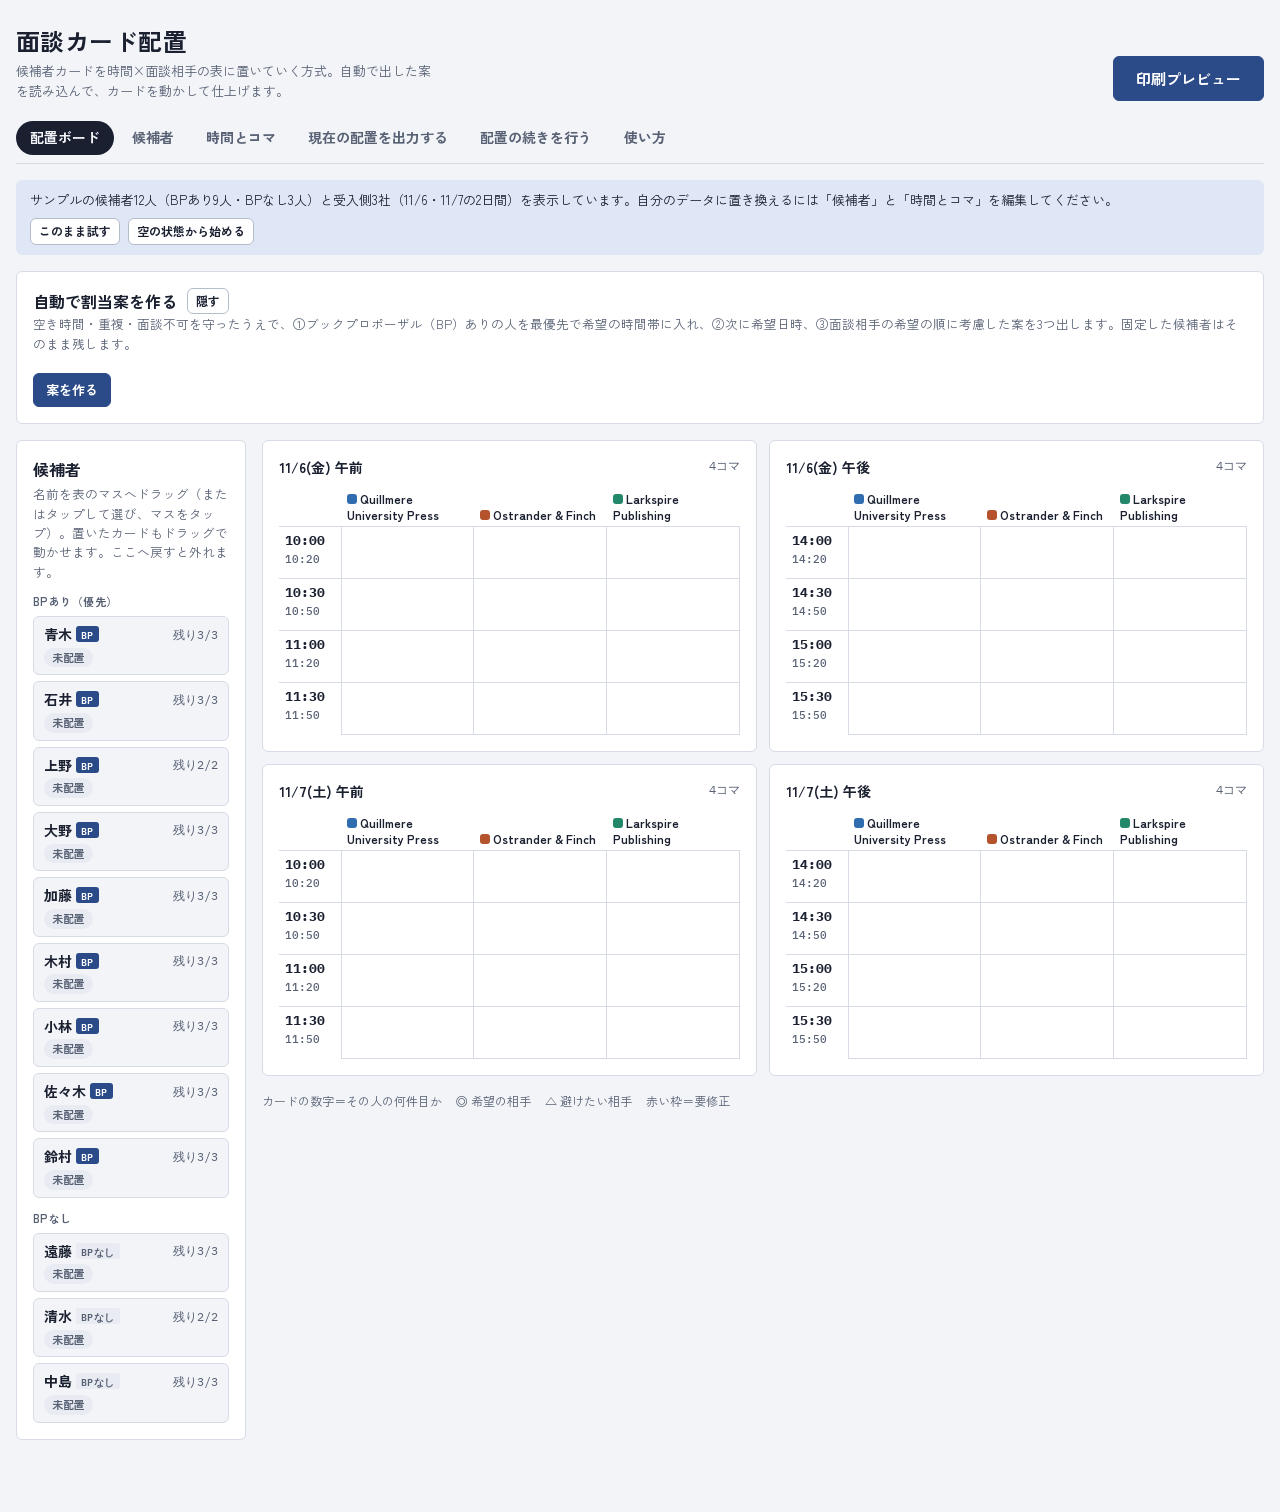
==== commit 18e3d0c8: "Add files via upload" ====
--- a/index.html
+++ b/index.html
@@ -47,7 +47,7 @@
 }
 
 /* ---------- state ---------- */
-const FIXED_IV = () => [{id:'i1',name:'Cambridge University Press',short:'CUP'},{id:'i2',name:'Springer',short:'Springer'},{id:'i3',name:'Bloomsbury Publishing',short:'Bloomsbury'}];
+const FIXED_IV = () => [{id:'i1',name:'Quillmere University Press',short:'QUP'},{id:'i2',name:'Ostrander & Finch',short:'Ostrander'},{id:'i3',name:'Larkspire Publishing',short:'Larkspire'}];
 function sample(){
   const C = (id,name,av,ip,note,bp) => ({ id, name, bp:bp !== false, avail:{ d1_am:av[0], d1_pm:av[1], d2_am:av[2], d2_pm:av[3] }, ipref:ip, note:note||'' });
   return {
@@ -370,7 +370,7 @@
   const needTot = S.candidates.reduce((s,c) => s + need(c), 0), capAll = G.sessions.reduce((s,g) => s + g.slots.length*nIv, 0);
   h += '<p class="' + (capAll < needTot ? 'note' : 'cap') + '" style="margin-top:10px">全体の目安: 面談枠 ' + capAll + ' 件 / 必要な面談 ' + needTot + ' 件（×の分は差し引き済み）' + (capAll < needTot ? '。枠が足りません。コマを短くするか、時間帯か日程を増やしてください。' : '') + '</p></section>';
 
-  h += '<section class="panel"><div class="spread"><div><h2>面談相手（受入側）</h2><p class="sub">Cambridge University Press・Springer・Bloomsbury Publishing の3社で固定しています。略称は表やブロックの中で使います。必要なら追加・名前の変更もできます。</p></div><span class="row"><button class="btn sm" data-act="addIv">面談相手を追加</button>' + armBtn('resetIv','x','3社に戻す','btn sm') + '</span></div><div class="list">'
+  h += '<section class="panel"><div class="spread"><div><h2>面談相手（受入側）</h2><p class="sub">Quillmere University Press・Ostrander &amp; Finch・Larkspire Publishing の3社で固定しています。略称は表やブロックの中で使います。必要なら追加・名前の変更もできます。</p></div><span class="row"><button class="btn sm" data-act="addIv">面談相手を追加</button>' + armBtn('resetIv','x','3社に戻す','btn sm') + '</span></div><div class="list">'
     + S.interviewers.map(v => '<div class="li"><span class="dot" style="--ic:' + ivColor(v.id) + '"></span><input type="text" id="ivs-' + v.id + '" data-ivs="' + v.id + '" value="' + esc(v.short || '') + '" placeholder="略称" aria-label="略称" style="width:8em"><input type="text" id="iv-' + v.id + '" data-iv="' + v.id + '" value="' + esc(v.name) + '" aria-label="面談相手の名前">' + armBtn('rmIv', v.id, '削除', 'btn sm danger') + '</div>').join('')
     + '</div></section>';
   return h + '</div>';
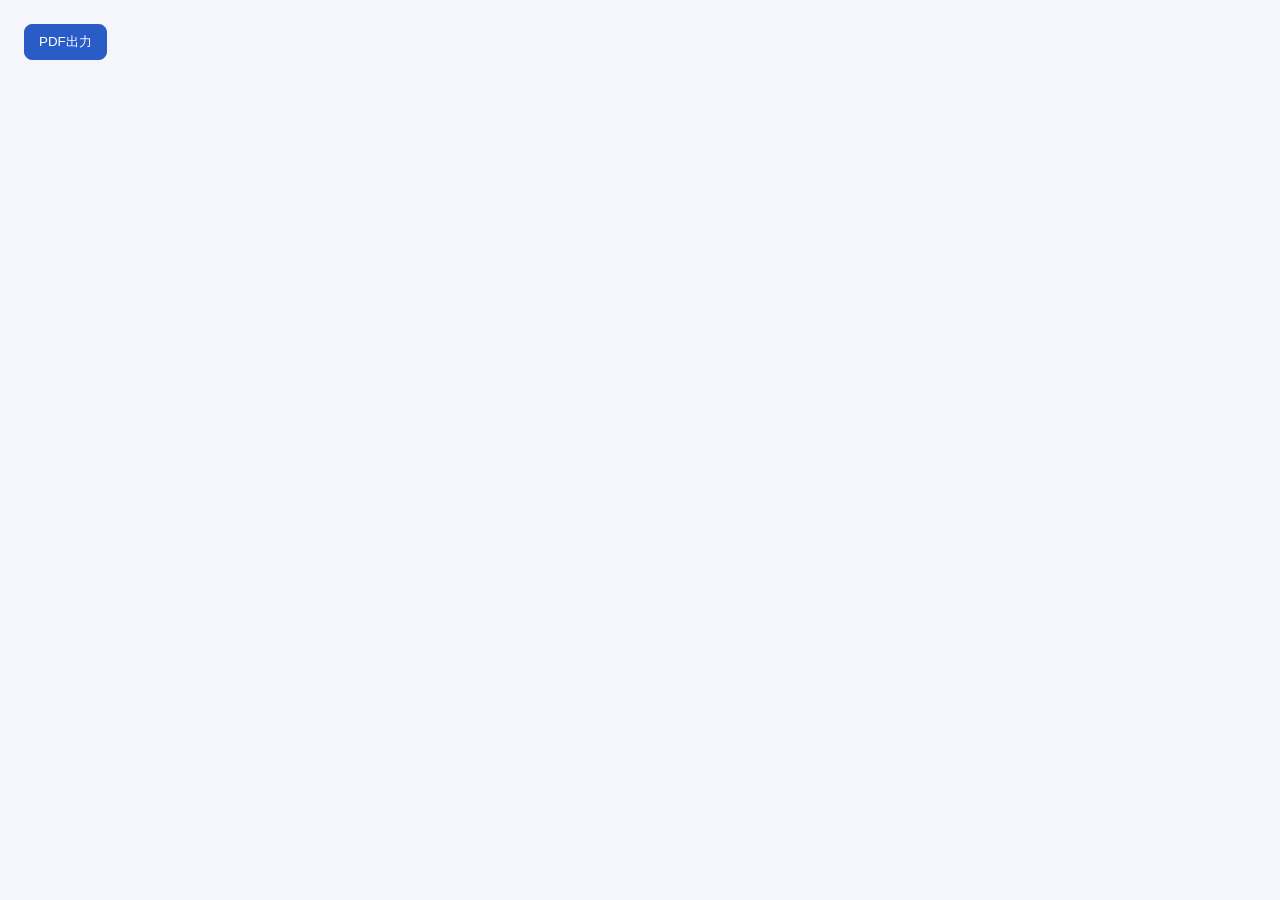
==== commit 103a5816: "Remove the PDF 'Incomplete' banner and footer URL from the generated report" ====
--- a/index.html
+++ b/index.html
@@ -4,990 +4,111 @@
 <meta charset="utf-8">
 <meta name="viewport" content="width=device-width, initial-scale=1, viewport-fit=cover">
 <title>面談カード配置</title>
-<link rel="preconnect" href="https://fonts.googleapis.com">
-<link rel="preconnect" href="https://fonts.gstatic.com" crossorigin>
-<link rel="stylesheet" href="https://fonts.googleapis.com/css2?family=IBM+Plex+Mono:wght@400;600&family=Zen+Kaku+Gothic+New:wght@400;500;700&display=swap">
-<link rel="stylesheet" href="stylesheet.css">
-<style>[hidden]{display:none!important} body{margin:0}</style>
+<style>
+  :root { --bg:#f4f6fb; --panel:#fff; --ink:#1c2430; --muted:#667085; --line:#dfe6ef; --accent:#2a5cc7; }
+  * { box-sizing:border-box; }
+  html,body { margin:0; padding:0; background:var(--bg); color:var(--ink); font-family:"Zen Kaku Gothic New","Yu Gothic","Meiryo",sans-serif; }
+  body { padding:24px; }
+  .page { background:#fff; border:1px solid var(--line); border-radius:12px; padding:20px; }
+  h1 { margin:0 0 8px; font-size:28px; }
+  .meta { color:var(--muted); font-size:12px; margin-bottom:16px; }
+  table { width:100%; border-collapse:collapse; }
+  th, td { border:1px solid var(--line); padding:8px 10px; text-align:left; vertical-align:top; }
+  th { background:#f6f8fc; }
+  .bp { font-size:10px; font-weight:700; color:#1d4f9c; }
+  @page { size: A4 landscape; margin: 12mm; }
+  @media print {
+    body { background:#fff; padding:0; }
+    .page { border:none; border-radius:0; box-shadow:none; }
+    .noprint { display:none !important; }
+  }
+</style>
 </head>
 <body>
 <div id="app"></div>
-<div id="cssWarn" hidden style="margin:16px;padding:12px 16px;border:2px solid #ad261e;background:#f8dfdc;color:#5a120e;font:14px/1.6 sans-serif;border-radius:6px">
-スタイル（<b>stylesheet.css</b>）が読み込めていません。このHTMLと同じフォルダに、ちょうどこの名前で置いてください。<br>
-ダウンロードし直したときに「stylesheet (1).css」のように名前が変わっていないかも確認してください。
-</div>
-<script>window.addEventListener('load',function(){var v=getComputedStyle(document.documentElement).getPropertyValue('--bg').trim();if(!v)document.getElementById('cssWarn').hidden=false;});</script>
-<script>window.PAGE={"key": "a", "kicker": "パターン 1＋2 · カード配置＋自動割当", "name": "面談カード配置", "lead": "候補者カードを時間×面談相手の表に置いていく方式。自動で出した案を読み込んで、カードを動かして仕上げます。", "scheduleTab": "配置ボード"};</script>
 <script>
 (function(){
-'use strict';
-const PAGE = window.PAGE;
-const KEY = 'mensetsu-' + PAGE.key + '-v2';
-const App = window.App = { tab:'schedule', sel:null, plans:null, armed:null, actions:{} };
-let S = null;
-Object.defineProperty(App, 'S', { get:()=>S });
+  'use strict';
 
-/* ---------- utils ---------- */
-const esc = s => String(s ?? '').replace(/[&<>"']/g, m => ({'&':'&amp;','<':'&lt;','>':'&gt;','"':'&quot;',"'":'&#39;'}[m]));
-const toMin = t => { const [h,m] = String(t||'0:0').split(':').map(Number); return (h||0)*60 + (m||0); };
-const fmt = m => String(Math.floor(m/60)).padStart(2,'0') + ':' + String(m%60).padStart(2,'0');
-const uid = p => p + Math.random().toString(36).slice(2,8);
-const MARK = { pref:'◎', ok:'○', avoid:'△', nobp:'△', ng:'×' };
-const AV_LABEL = { pref:'希望', ok:'可', nobp:'BPなしなら可', ng:'不可' };
-const IP_LABEL = { pref:'希望', ok:'どちらでも', avoid:'避けたい', ng:'不可' };
-const CYCLE_AV = ['ok','pref','ng'];
-const CYCLE_AV_BP = ['ok','pref','nobp','ng'];
-const CYCLE_IP = ['ok','pref','avoid','ng'];
-Object.assign(App, { esc, toMin, fmt, MARK, AV_LABEL, IP_LABEL });
+  const App = window.App = { actions:{}, rp:{ grid:true, list:true, iv:false } };
+  const S = {
+    title:'面談スケジュール',
+    candidates:[
+      { id:'c1', name:'候補者A', bp:true },
+      { id:'c2', name:'候補者B', bp:false }
+    ],
+    assignments:[
+      { cid:'c1', iid:'i1', slot:'d1_am_0' },
+      { cid:'c2', iid:'i2', slot:'d1_am_1' }
+    ],
+    interviewers:[
+      { id:'i1', name:'Quillmere University Press', short:'QUP' },
+      { id:'i2', name:'Ostrander & Finch', short:'Ostrander' },
+      { id:'i3', name:'Larkspire Publishing', short:'Larkspire' }
+    ],
+    settings:{
+      days:[{ id:'d1', date:'2026-11-06' }, { id:'d2', date:'2026-11-07' }],
+      sessions:[{ id:'am', label:'午前', start:'10:00', end:'12:00' }, { id:'pm', label:'午後', start:'14:00', end:'16:00' }],
+      slotMin:20,
+      gapMin:10,
+      perCandidate:1
+    }
+  };
 
-function dayLabel(ds){
-  if(!ds) return '日付未設定';
-  const d = new Date(ds + 'T00:00:00'); if(isNaN(d)) return ds;
-  return (d.getMonth()+1) + '/' + d.getDate() + '(' + '日月火水木金土'[d.getDay()] + ')';
-}
+  function esc(s){ return String(s ?? '').replace(/[&<>"']/g, m => ({'&':'&amp;','<':'&lt;','>':'&gt;','"':'&quot;',"'":'&#39;'}[m])); }
+  function fmt(m){ return String(Math.floor(m/60)).padStart(2,'0') + ':' + String(m%60).padStart(2,'0'); }
+  function dayEn(ds){
+    if(!ds) return 'Date not set';
+    const d = new Date(ds + 'T00:00:00');
+    if(isNaN(d)) return ds;
+    return ['Sun','Mon','Tue','Wed','Thu','Fri','Sat'][d.getDay()] + ', ' + ['Jan','Feb','Mar','Apr','May','Jun','Jul','Aug','Sep','Oct','Nov','Dec'][d.getMonth()] + ' ' + d.getDate();
+  }
+  const ordEn = n => n + (n % 10 === 1 && n % 100 !== 11 ? 'st' : n % 10 === 2 && n % 100 !== 12 ? 'nd' : n % 10 === 3 && n % 100 !== 13 ? 'rd' : 'th');
 
-/* ---------- state ---------- */
-const FIXED_IV = () => [{id:'i1',name:'Quillmere University Press',short:'QUP'},{id:'i2',name:'Ostrander & Finch',short:'Ostrander'},{id:'i3',name:'Larkspire Publishing',short:'Larkspire'}];
-function sample(){
-  const C = (id,name,av,ip,note,bp) => ({ id, name, bp:bp !== false, avail:{ d1_am:av[0], d1_pm:av[1], d2_am:av[2], d2_pm:av[3] }, ipref:ip, note:note||'' });
-  return {
-    isSample:true,
-    settings:{ days:[{id:'d1', date:'2026-11-06'},{id:'d2', date:'2026-11-07'}],
-      sessions:[{id:'am',label:'午前',start:'10:00',end:'12:00'},{id:'pm',label:'午後',start:'14:00',end:'16:00'}],
-      slotMin:20, gapMin:10, perCandidate:3 },
-    interviewers:FIXED_IV(), ivFixed:1,
-    candidates:[
-      C('c1','青木',['pref','ok','ng','ng'],{i1:'pref'}),
-      C('c2','石井',['ng','pref','ng','ok'],{i2:'pref'},'金曜午前は授業'),
-      C('c3','上野',['pref','ng','ok','ng'],{i3:'ng'}),
-      C('c4','遠藤',['ok','ok','ok','ok'],{i1:'pref',i3:'pref'},'BPなし・どこでも可',false),
-      C('c5','大野',['nobp','nobp','pref','ok'],{},'金曜はBPなしなら可'),
-      C('c6','加藤',['pref','ok','ng','ng'],{i1:'pref',i2:'avoid'}),
-      C('c7','木村',['ng','ng','ok','pref'],{},'土曜のみ'),
-      C('c8','小林',['pref','ng','pref','ng'],{i2:'pref',i3:'pref'}),
-      C('c9','佐々木',['pref','ok','ng','ng'],{i3:'pref'}),
-      C('c10','清水',['ok','ok','ok','ok'],{i2:'ng',i1:'pref'},'BPなし・どこでも可',false),
-      C('c11','鈴村',['ng','ng','pref','pref'],{}),
-      C('c12','中島',['ok','ok','ok','ok'],{i2:'pref'},'BPなし・どこでも可',false)
-    ],
-    assignments:[], locked:[]
-  };
-}
-function blank(){
-  const s = sample();
-  return { isSample:false, settings:s.settings, interviewers:FIXED_IV(), ivFixed:1, candidates:[], assignments:[], locked:[] };
-}
-function load(){ try{ const t = localStorage.getItem(KEY); if(t){ const o = JSON.parse(t); if(o && o.settings && o.candidates) return o; } }catch(e){} return null; }
-function save(){ try{ localStorage.setItem(KEY, JSON.stringify(S)); }catch(e){} }
-function normalize(o){
-  o.locked = o.locked || []; o.assignments = o.assignments || [];
-  if(!o.ivFixed){
-    o.interviewers = FIXED_IV(); o.ivFixed = 1;
-    const ids = new Set(o.interviewers.map(v => v.id));
-    o.assignments = o.assignments.filter(a => ids.has(a.iid));
-    (o.candidates || []).forEach(c => { if(c.ipref) for(const k in c.ipref) if(!ids.has(k)) delete c.ipref[k]; });
+  function reportHtml(){
+    const title = (!S.title || S.title === '面談スケジュール') ? 'Interview Schedule' : S.title;
+    const cells = [];
+    let body = '';
+
+    // Remove the Incomplete / needs fixing note from the header.
+    const head = '<header class="page"><h1>' + esc(title) + '</h1><div class="meta"><span class="bp">BP</span> = with Book Proposal</div>';
+
+    // Basic grid section: no footer URL, no incomplete warning.  Browser print headers/footers are outside page HTML and cannot be hidden via CSS in all browsers.
+    S.settings.days.forEach(d => {
+      const dayLabel = esc(dayEn(d.date));
+      body += '<section class="page"><h2>' + dayLabel + '</h2><table><thead><tr><th>Time</th>' + S.interviewers.map(v => '<th>' + esc(v.short || v.name) + '</th>').join('') + '</tr></thead><tbody>';
+      S.settings.sessions.forEach(se => {
+        const start = Number(String(se.start).split(':')[0]) * 60 + Number(String(se.start).split(':')[1]);
+        const end = Number(String(se.end).split(':')[0]) * 60 + Number(String(se.end).split(':')[1]);
+        for(let t = start; t + S.settings.slotMin <= end; t += S.settings.slotMin + S.settings.gapMin) {
+          const tt = t;
+          body += '<tr><th>' + fmt(tt) + ' – ' + fmt(tt + S.settings.slotMin) + '</th>' + S.interviewers.map(v => {
+            const match = S.assignments.find(a => a.iid === v.id && a.slot === d.id + '_' + se.id + '_0');
+            const c = match ? S.candidates.find(x => x.id === match.cid) : null;
+            return '<td>' + (c ? esc(c.name) + (c.bp ? '<span class="bp">BP</span>' : '') : '') + '</td>';
+          }).join('') + '</tr>';
+        }
+      });
+      body += '</tbody></table></section>';
+    });
+
+    if(!body) body = '<section class="page"><p>No data.</p></section>';
+
+    return '<!doctype html><html lang="ja"><head><meta charset="utf-8"><title>' + esc(title) + '</title><style>' + document.querySelector('style').innerHTML + '</style></head><body>' + head + body + '</body></html>';
   }
-  o.candidates.forEach(c => { c.avail = c.avail || {}; c.ipref = c.ipref || {}; c.note = c.note || ''; if(typeof c.bp !== 'boolean') c.bp = true; });
-  return o;
-}
 
-/* ---------- grid ---------- */
-function grid(){
-  const sessions = [], slots = [], map = {}, gmap = {};
-  const L = Math.max(5, +S.settings.slotMin || 0), GP = Math.max(0, +S.settings.gapMin || 0);
-  const multi = S.settings.days.length > 1;
-  S.settings.days.forEach(d => S.settings.sessions.forEach(se => {
-    const key = d.id + '_' + se.id;
-    const g = { key, day:d, se, label:(multi ? dayLabel(d.date) + ' ' : '') + se.label, slots:[] };
-    let t = toMin(se.start), k = 0; const end = toMin(se.end);
-    while(t + L <= end && k < 40){
-      const sl = { key:key + '_' + k, g:key, gi:sessions.length, idx:k, gidx:slots.length, start:t, end:t+L, label:fmt(t) };
-      g.slots.push(sl); slots.push(sl); map[sl.key] = sl; t += L + GP; k++;
-    }
-    sessions.push(g); gmap[key] = g;
-  }));
-  return { sessions, slots, map, gmap };
-}
-const K = () => Math.max(1, +S.settings.perCandidate || 1);
-const need = c => Math.max(0, K() - S.interviewers.filter(i => ((c.ipref && c.ipref[i.id]) || 'ok') === 'ng').length);
-const avail = (c, gk) => (c.avail && c.avail[gk]) || 'ok';
-const ip = (c, iid) => (c.ipref && c.ipref[iid]) || 'ok';
-const cand = id => S.candidates.find(c => c.id === id);
-const iv = id => S.interviewers.find(i => i.id === id);
-const ivShort = id => { const v = iv(id); return v ? (v.short || v.name) : ''; };
-const ivIndex = id => Math.max(0, S.interviewers.findIndex(i => i.id === id));
-const ivColor = id => 'var(--iv' + (ivIndex(id) % 6) + ')';
-App.bpBadge = c => c.bp ? '<span class="bp on" title="ブックプロポーザルあり">BP</span>' : '<span class="bp off" title="ブックプロポーザルなし">BPなし</span>';
-App.ordered = () => S.candidates.filter(c => c.bp).concat(S.candidates.filter(c => !c.bp));
-App.ivShort = id => ivShort(id);
-Object.assign(App, { grid, K, need, avail, ip, cand, iv, ivColor, ivIndex, dayLabel });
-
-/* ---------- evaluation ---------- */
-function evaluate(asg, G){
-  G = G || grid(); const k = K();
-  const cands = {}; S.candidates.forEach(c => cands[c.id] = { c, items:[], issues:[], status:'none', score:0, gaps:0 });
-  const ixIss = {}; const addIx = (ix,lvl,msg) => (ixIss[ix] = ixIss[ix] || []).push({lvl,msg});
-  const bi = {}, bc = {};
-  asg.forEach((a, ix) => {
-    const r = cands[a.cid], sl = G.map[a.slot]; if(!r || !sl) return;
-    r.items.push({ a, ix, sl });
-    (bi[a.iid+'|'+a.slot] = bi[a.iid+'|'+a.slot] || []).push(ix);
-    (bc[a.cid+'|'+a.slot] = bc[a.cid+'|'+a.slot] || []).push(ix);
-  });
-  for(const x in bi) if(bi[x].length > 1) bi[x].forEach(ix => addIx(ix,'bad','面談相手が同じ時間に重複'));
-  for(const x in bc) if(bc[x].length > 1) bc[x].forEach(ix => addIx(ix,'bad','同じ時間に2件入っています'));
-  let bpTot = 0, bpDone = 0, wishTot = 0, wishHit = 0, done = 0, bad = 0, total = 0, gapsAll = 0, placed = 0;
-  for(const id in cands){
-    const r = cands[id], c = r.c, k = need(c); r.need = k;
-    r.items.sort((x,y) => x.sl.gidx - y.sl.gidx);
-    const seen = {}, gs = new Set();
-    r.items.forEach((it, n) => {
-      it.n = n + 1; const p = ip(c, it.a.iid);
-      if(seen[it.a.iid]) addIx(it.ix,'bad','同じ面談相手が2回'); seen[it.a.iid] = 1;
-      if(p === 'ng') addIx(it.ix,'bad','面談不可の相手');
-      else if(p === 'avoid'){ addIx(it.ix,'warn','避けたい相手'); r.score -= 3; }
-      else if(p === 'pref') r.score += 2;
-      gs.add(it.sl.g);
-      const avv = avail(c, it.sl.g);
-      if(avv === 'ng') addIx(it.ix,'bad','参加できない時間帯');
-      else if(avv === 'nobp' && c.bp) addIx(it.ix,'warn','BPなしの時間帯');
-    });
-    if(gs.size > 1) r.items.forEach(it => addIx(it.ix,'bad','時間帯がまたがっています'));
-    let gaps = 0;
-    for(let i = 1; i < r.items.length; i++){ const a = r.items[i-1].sl, b = r.items[i].sl; if(a.g === b.g && b.idx - a.idx > 1) gaps += b.idx - a.idx - 1; }
-    r.gaps = gaps; r.score -= 2*gaps; gapsAll += gaps;
-    const oneG = gs.size === 1 ? [...gs][0] : null;
-    if(oneG && avail(c, oneG) === 'pref') r.score += 3;
-    r.bpPlaced = !!(c.bp && oneG && avail(c, oneG) !== 'nobp');
-    if(G.sessions.some(g => avail(c, g.key) === 'pref')){ wishTot++; if(oneG && avail(c, oneG) === 'pref') wishHit++; }
-    const want = Math.min(k, S.interviewers.filter(i => ip(c, i.id) === 'pref').length);
-    wishTot += want; wishHit += Math.min(want, r.items.filter(it => ip(c, it.a.iid) === 'pref').length);
-    const msgs = new Set();
-    r.items.forEach(it => (ixIss[it.ix] || []).forEach(x => { if(!msgs.has(x.msg)){ msgs.add(x.msg); r.issues.push(x); } }));
-    if(gaps) r.issues.push({ lvl:'warn', msg:'空き時間 ' + gaps + 'コマ' });
-    const cnt = r.items.length;
-    if(cnt > k) r.issues.push({ lvl:'bad', msg:cnt + '件入っています（' + k + '件まで）' });
-    const hasBad = r.issues.some(x => x.lvl === 'bad'), hasWarn = r.issues.some(x => x.lvl === 'warn');
-    r.status = k === 0 && cnt === 0 ? 'skip' : cnt === 0 ? 'none' : hasBad ? 'bad' : cnt < k ? 'partial' : hasWarn ? 'warn' : 'ok';
-    if(cnt > 0 && cnt < k) r.issues.push({ lvl:'info', msg:'残り' + (k-cnt) + '件' });
-    if(cnt === k && !hasBad){ done++; r.score += c.bp ? (r.bpPlaced ? 60 : 15) : 10; if(c.bp && r.bpPlaced) bpDone++; }
-    if(c.bp && k > 0) bpTot++;
-    if(cnt) placed++;
-    if(hasBad) bad++;
-    total += r.score;
-  }
-  return { G, k, cands, ixIss, done, bad, bpTot, bpDone, total, placed, gaps:gapsAll, wishRate: wishTot ? wishHit/wishTot : 1, wishTot, wishHit };
-}
-App.evaluate = evaluate;
-const STATUS_LABEL = { skip:'面談なし', ok:'OK', warn:'注意', bad:'要修正', partial:'途中', none:'未配置' };
-App.STATUS_LABEL = STATUS_LABEL;
-App.statusPill = st => '<span class="pill ' + st + '">' + STATUS_LABEL[st] + '</span>';
-App.issuesHtml = list => list.length ? '<div class="iss">' + list.map(x => '<span class="pill ' + x.lvl + '">' + esc(x.msg) + '</span>').join('') + '</div>' : '';
-
-/* ---------- option generation & solver ---------- */
-function occOf(asg){ const o = { i:new Set(), c:new Set() }; asg.forEach(a => { o.i.add(a.iid+'|'+a.slot); o.c.add(a.cid+'|'+a.slot); }); return o; }
-function combos(arr, k){ const out = []; const cur = []; const rec = s => { if(cur.length === k){ out.push(cur.slice()); return; } for(let i = s; i < arr.length; i++){ cur.push(arr[i]); rec(i+1); cur.pop(); } }; rec(0); return out; }
-function perms(arr){ if(arr.length <= 1) return [arr.slice()]; const out = []; arr.forEach((x,i) => perms(arr.slice(0,i).concat(arr.slice(i+1))).forEach(p => out.push([x].concat(p)))); return out; }
-function options(c, occ, G, onlyCount){
-  const k = need(c);
-  if(k === 0) return onlyCount ? 0 : [];
-  const ivs = S.interviewers.filter(i => ip(c, i.id) !== 'ng');
-  if(ivs.length < k) return onlyCount ? 0 : [];
-  const ic = []; combos(ivs, k).forEach(cb => perms(cb).forEach(p => ic.push(p)));
-  let n = 0; const out = [];
-  for(const g of G.sessions){
-    const av = avail(c, g.key); if(av === 'ng' || g.slots.length < k) continue;
-    const noBp = av === 'nobp' && c.bp;
-    const free = g.slots.filter(s => !occ.c.has(c.id+'|'+s.key));
-    let sc = combos(free, k); if(free.length > 9) sc = sc.filter(x => x[k-1].idx - x[0].idx <= k+1);
-    for(const ss of sc){
-      let gaps = 0; for(let i = 1; i < k; i++) gaps += ss[i].idx - ss[i-1].idx - 1;
-      for(const p of ic){
-        let ok = true; for(let i = 0; i < k; i++){ if(occ.i.has(p[i].id+'|'+ss[i].key)){ ok = false; break; } }
-        if(!ok) continue;
-        n++; if(onlyCount) continue;
-        let pr = 0, avd = 0; p.forEach(i => { const v = ip(c, i.id); if(v === 'pref') pr++; else if(v === 'avoid') avd++; });
-        out.push({ g:g.key, items:ss.map((s,i) => ({ iid:p[i].id, slot:s.key })), score:(av==='pref'?3:0) + 2*pr - 3*avd - 2*gaps - (noBp ? 40 : 0), pr, avd, gaps, noBp, sessPref:av==='pref' });
-      }
-    }
-  }
-  if(onlyCount) return n;
-  out.sort((a,b) => b.score - a.score || a.items[0].slot.localeCompare(b.items[0].slot));
-  return out;
-}
-function diffCount(a, b){ const s = new Set(a.map(x => x.cid+x.iid+x.slot)); return b.filter(x => !s.has(x.cid+x.iid+x.slot)).length; }
-function solve(){
-  const G = grid(); const locked = new Set(S.locked || []);
-  const base = S.assignments.filter(a => locked.has(a.cid));
-  const free = S.candidates.filter(c => !locked.has(c.id));
-  const occ0 = occOf(base); const diff = {}; free.forEach(c => diff[c.id] = options(c, occ0, G, true));
-  const found = new Map(); const t0 = performance.now(); let it = 0;
-  while(it < 800 && (it < 5 || performance.now() - t0 < 900)){
-    const occ = occOf(base), asg = base.slice(), un = [];
-    const order = free.map(c => [c, (c.bp ? 0 : 100) + Math.log(1 + diff[c.id]) + (it ? Math.random()*1.2 : 0)]).sort((a,b) => a[1]-b[1]).map(x => x[0]);
-    for(const c of order){
-      const op = options(c, occ, G);
-      if(!op.length){ un.push(c.id); continue; }
-      const slack = it === 0 ? 0 : (Math.random() < .3 ? 2 : 0);
-      const tier = op.filter(o => o.score >= op[0].score - slack).slice(0, 60);
-      const pk = it === 0 ? tier[0] : tier[Math.floor(Math.random()*tier.length)];
-      pk.items.forEach(x => { asg.push({ cid:c.id, iid:x.iid, slot:x.slot }); occ.i.add(x.iid+'|'+x.slot); occ.c.add(c.id+'|'+x.slot); });
-    }
-    const sig = asg.map(a => a.cid+a.iid+a.slot).sort().join(',');
-    if(!found.has(sig)){ const E = evaluate(asg, G); const unBp = un.filter(id => cand(id)?.bp).length; found.set(sig, { asg, un, E, key: -(E.bpTot - E.bpDone)*100000 - unBp*50000 - un.length*1000 - E.bad*500 + E.total }); }
-    it++;
-  }
-  const list = [...found.values()].sort((a,b) => b.key - a.key);
-  const pick = [];
-  for(const p of list){ if(pick.length >= 3) break; if(pick.every(q => diffCount(q.asg, p.asg) >= Math.max(2, Math.ceil(p.asg.length*.25)))) pick.push(p); }
-  for(const p of list){ if(pick.length >= 3) break; if(!pick.includes(p)) pick.push(p); }
-  return { plans:pick, tried:it, lockedCount:locked.size };
-}
-Object.assign(App, { occOf, options, solve });
-
-/* ---------- mutation helpers ---------- */
-function prune(){
-  const G = grid(); const before = S.assignments.length;
-  const ivs = new Set(S.interviewers.map(i => i.id)), cs = new Set(S.candidates.map(c => c.id));
-  S.assignments = S.assignments.filter(a => G.map[a.slot] && ivs.has(a.iid) && cs.has(a.cid));
-  S.locked = (S.locked || []).filter(id => cs.has(id));
-  const lost = before - S.assignments.length;
-  if(lost > 0) toast('設定の変更に合わせて ' + lost + ' 件の配置を外しました');
-}
-function commit(){ prune(); save(); render(); }
-function toast(msg){
-  let t = document.getElementById('toast');
-  if(!t){ t = document.createElement('div'); t.id = 'toast'; t.className = 'toast'; t.setAttribute('role','status'); document.body.appendChild(t); }
-  t.textContent = msg; t.hidden = false; clearTimeout(toast._t); toast._t = setTimeout(() => t.hidden = true, 2600);
-}
-Object.assign(App, { commit, toast, save });
-
-/* ---------- views: shell ---------- */
-const TABS = [['schedule', PAGE.scheduleTab || 'スケジュール'], ['people','候補者'], ['settings','時間とコマ'], ['export','現在の配置を出力する'], ['resume','配置の続きを行う'], ['help','使い方']];
-function shell(E){
-  const n = S.candidates.length;
-  return '<div class="wrap"><header class="top"><div class="brand"><h1>' + esc(PAGE.name) + '</h1><p>' + esc(PAGE.lead) + '</p></div>'
-    + '<div class="topright"><div class="pdfgroup"><button class="btn pri pdfmain" data-act="pdf">印刷プレビュー</button></div>'
-    + '</div></header>'
-    + '<nav class="tabs" role="tablist">' + TABS.map(([k,l]) => '<button class="tab" role="tab" id="tab-' + k + '" aria-selected="' + (App.tab === k) + '" data-act="tab" data-tab="' + k + '">' + l + '</button>').join('') + '</nav>'
-    + '<main id="view">' + (S.isSample ? '<div class="banner"><span>サンプルの候補者12人（BPあり9人・BPなし3人）と受入側3社（11/6・11/7の2日間）を表示しています。自分のデータに置き換えるには「候補者」と「時間とコマ」を編集してください。</span><span class="row"><button class="btn sm" data-act="keepSample">このまま試す</button>' + armBtn('clearAll','x','空の状態から始める','btn sm') + '</span></div>' : '')
-    + view(E) + '</main></div>';
-}
-function view(E){
-  if(App.tab === 'people') return peopleView(E);
-  if(App.tab === 'settings') return settingsView(E);
-  if(App.tab === 'help') return helpView(E);
-  if(App.tab === 'export') return exportView(E);
-  if(App.tab === 'resume') return resumeView(E);
-  return PAGE.renderSchedule(E);
-}
-function render(){
-  const scrolls = [...document.querySelectorAll('.scroll')].map(el => el.scrollLeft);
-  const E = evaluate(S.assignments); App.E = E;
-  document.getElementById('app').innerHTML = shell(E);
-  document.querySelectorAll('.scroll').forEach((el,i) => { if(scrolls[i]) el.scrollLeft = scrolls[i]; });
-  if(App.tab === 'schedule' && PAGE.after) PAGE.after(E);
-}
-App.render = render;
-
-/* ---------- views: auto plan panel (shared) ---------- */
-let AUTO_OPEN = true; try{ AUTO_OPEN = localStorage.getItem('mensetsu-auto') !== '0'; }catch(e){}
-App.autoPanel = function(E){
-  const P = App.plans;
-  if(!AUTO_OPEN) return '<section class="panel autobar"><div class="spread" style="align-items:center"><h2 style="margin:0">自動で割当案を作る</h2><button class="btn sm" data-act="toggleAuto" aria-expanded="false">表示する</button></div></section>';
-  let h = '<section class="panel"><div class="spread"><div><div class="row" style="gap:10px"><h2 style="margin:0">自動で割当案を作る</h2><button class="btn sm" data-act="toggleAuto" aria-expanded="true">隠す</button></div><p class="sub">空き時間・重複・面談不可を守ったうえで、①ブックプロポーザル（BP）ありの人を最優先で希望の時間帯に入れ、②次に希望日時、③面談相手の希望の順に考慮した案を3つ出します。固定した候補者はそのまま残します。</p></div>'
-    + '<button class="btn pri" data-act="autoRun">' + (P ? '案を作り直す' : '案を作る') + '</button></div>';
-  if(P){
-    if(!P.plans.length) h += '<p class="sub">案を作れませんでした。候補者か面談相手を登録してください。</p>';
-    h += '<div class="plans">' + P.plans.map((p,i) => {
-      const n = S.candidates.length;
-      return '<div class="plan ' + (i===0 ? 'best' : '') + '"><div class="spread"><h3>案' + (i+1) + '</h3>' + (i===0 ? '<span class="pill partial">おすすめ</span>' : '') + '</div>'
-        + '<dl><dt>BPあり</dt><dd>' + p.E.bpDone + '/' + p.E.bpTot + '人</dd><dt>全体</dt><dd>' + p.E.done + '/' + n + '人</dd><dt>希望の充足</dt><dd>' + Math.round(p.E.wishRate*100) + '%</dd><dt>空き時間</dt><dd>' + p.E.gaps + 'コマ</dd><dt>スコア</dt><dd>' + p.E.total + '</dd></dl>'
-        + (p.un.length ? '<div class="un">配置できない: ' + p.un.map(id => esc(cand(id)?.name) + (cand(id)?.bp ? '（BP）' : '')).join('、') + '</div>' : '')
-        + '<button class="btn" data-act="planLoad" data-i="' + i + '">この案を読み込む</button></div>';
-    }).join('') + '</div><p class="sub" style="margin:10px 0 0">' + P.tried + '通りを試しました' + (P.lockedCount ? '・固定中の' + P.lockedCount + '人はそのまま' : '') + '。読み込むと今の配置は置き換わります。</p>';
-  }
-  return h + '</section>';
-};
-
-/* ---------- views: people ---------- */
-function peopleView(E){
-  const G = E.G;
-  let h = '<section class="panel"><div class="spread"><div><h2>候補者と希望</h2><p class="sub">記号をタップすると切り替わります。BPは「あり／なし」。時間帯は「◎希望・○可・△BPなしなら可（BPありの人のみ）・×不可」、面談相手は「◎希望・○どちらでも・△避けたい・×不可」。</p></div><button class="btn pri" data-act="addCand">候補者を追加</button></div>';
-  h += '<div class="csvbox"><div><b>CSVから読み込む</b>'
-    + (App.csvReport ? '<p class="sub" style="margin:4px 0 0">前回: ' + App.csvReport.added + '人追加・' + App.csvReport.updated + '人更新、時間帯の列 ' + App.csvReport.sess + ' 件を対応付け' + (App.csvReport.any ? '。BPあり ' + App.csvReport.bpN + '人（うちBPなしでも可 ' + App.csvReport.noBpOk + '人）・BPなし ' + App.csvReport.freeN + '人' + (App.csvReport.noneN ? '・どの枠も0の人 ' + App.csvReport.noneN + '人' : '') : '。「Any available slot without your Book Proposal」列が見つからないため、全員をBPありとして読み込みました') + (App.csvReport.unknown.length ? '。対応付けできなかった列: ' + App.csvReport.unknown.map(esc).join('、') : '') + '</p>' : '')
-    + '</div>'
-    + '<div class="row"><label class="row" style="gap:4px;font-size:13px"><input type="radio" name="csvmode" id="csvmode-add" value="add"' + (App.csvMode !== 'replace' ? ' checked' : '') + '>今の候補者に追加</label>'
-    + '<label class="row" style="gap:4px;font-size:13px"><input type="radio" name="csvmode" id="csvmode-rep" value="replace"' + (App.csvMode === 'replace' ? ' checked' : '') + '>置き換える</label>'
-    + '<input type="file" id="csvFile" accept=".csv,text/csv"></div></div>';
-  if(!S.candidates.length) h += '<p class="sub">まだ候補者がいません。「候補者を追加」かCSVから登録してください。</p>';
-  else {
-    h += '<div class="scroll"><table class="pt ptwide"><thead><tr><th>名前</th><th>BP</th>'
-      + G.sessions.map((g,i) => '<th class="' + (i===0?'grp':'') + '">' + esc(g.label) + '</th>').join('')
-      + S.interviewers.map((v,i) => '<th class="' + (i===0?'grp':'') + '"><span class="dot" style="--ic:' + ivColor(v.id) + '"></span><br><span title="' + esc(v.name) + '">' + esc(v.short || v.name) + '</span></th>').join('')
-      + '<th class="grp memoc">メモ</th><th></th></tr></thead><tbody>';
-    App.ordered().forEach(c => {
-      const r = E.cands[c.id];
-      h += '<tr><td><input class="name" type="text" id="cn-' + c.id + '" data-cn="' + c.id + '" value="' + esc(c.name) + '" aria-label="名前"></td>'
-        + '<td><button class="bptog ' + (c.bp ? 'on' : '') + '" data-act="togBp" data-c="' + c.id + '" aria-pressed="' + c.bp + '" title="ブックプロポーザルの有無">' + (c.bp ? 'あり' : 'なし') + '</button></td>'
-        + G.sessions.map((g,i) => { const v = avail(c, g.key); return '<td class="' + (i===0?'grp':'') + '"><button class="cyc ' + v + '" data-act="cycAv" data-c="' + c.id + '" data-g="' + g.key + '" title="' + esc(g.label) + ': ' + AV_LABEL[v] + '">' + MARK[v] + '</button></td>'; }).join('')
-        + S.interviewers.map((v,i) => { const p = ip(c, v.id); return '<td class="' + (i===0?'grp':'') + '"><button class="cyc ' + p + '" data-act="cycIp" data-c="' + c.id + '" data-i="' + v.id + '" title="' + esc(v.name) + ': ' + IP_LABEL[p] + '">' + MARK[p] + '</button></td>'; }).join('')
-        + '<td class="grp memoc"><input class="memo" type="text" id="cm-' + c.id + '" data-cmemo="' + c.id + '" value="' + esc(c.note) + '" title="' + esc(c.note) + '" aria-label="メモ"></td>'
-        + '<td>' + armBtn('rmCand', c.id, '削除', 'btn sm danger') + '</td></tr>';
-    });
-    h += '</tbody></table></div>';
-  }
-  return h + '</section>';
-}
-function armBtn(act, id, label, cls){
-  const key = act + ':' + id; const on = App.armed === key;
-  return '<button class="' + cls + (on ? ' armed' : '') + '" data-act="' + act + '" data-id="' + esc(id) + '" data-confirm="1">' + (on ? 'もう一度押すと' + label : label) + '</button>';
-}
-App.armBtn = armBtn;
-
-/* ---------- views: settings ---------- */
-function settingsView(E){
-  const G = E.G, k = K(), nIv = S.interviewers.length;
-  let h = '<div class="list setwide">';
-  h += '<section class="panel"><h2>日程と時間帯</h2><p class="sub">候補者は1つの時間帯（例: 午前）の中で ' + k + ' 人と面談します。</p><div class="hrow"><div class="hgrp">'
-    + '<div class="hlab">日程</div><div class="hitems">'
-    + S.settings.days.map(d => '<div class="li"><input type="date" id="day-' + d.id + '" data-day="' + d.id + '" value="' + esc(d.date) + '" aria-label="日付">' + (S.settings.days.length > 1 ? armBtn('rmDay', d.id, '削除', 'btn sm danger') : '') + '</div>').join('')
-    + '<button class="btn sm" data-act="addDay">日程を追加</button></div></div>'
-    + '<div class="hgrp"><div class="hlab">時間帯</div><div class="hitems">'
-    + S.settings.sessions.map(se => '<div class="li"><input type="text" id="sl-' + se.id + '" data-sess="' + se.id + '" data-f="label" value="' + esc(se.label) + '" style="width:5em" aria-label="時間帯の名前"><input type="time" step="300" id="ss-' + se.id + '" data-sess="' + se.id + '" data-f="start" value="' + esc(se.start) + '" aria-label="開始"><span class="muted">〜</span><input type="time" step="300" id="se-' + se.id + '" data-sess="' + se.id + '" data-f="end" value="' + esc(se.end) + '" aria-label="終了">' + (S.settings.sessions.length > 1 ? armBtn('rmSess', se.id, '削除', 'btn sm danger') : '') + '</div>').join('')
-    + '<button class="btn sm" data-act="addSess">時間帯を追加</button></div></div></div></section>';
-
-  h += '<section class="panel"><h2>コマの長さと間隔</h2><p class="sub">変更すると下のコマ一覧がすぐ変わります。はみ出した配置は外れます。</p><div class="fields">'
-    + '<label class="f">1コマ（分）<input type="number" min="5" max="180" step="5" id="set-slot" data-set="slotMin" value="' + (+S.settings.slotMin) + '"></label>'
-    + '<label class="f">間隔（分）<input type="number" min="0" max="120" step="5" id="set-gap" data-set="gapMin" value="' + (+S.settings.gapMin) + '"></label>'
-    + '<label class="f">1人あたりの面談数（×を付けた相手の数だけ減ります）<input type="number" min="1" max="' + Math.max(1,nIv) + '" id="set-k" data-set="perCandidate" value="' + k + '"></label></div>';
-  if(k > nIv) h += '<p class="note">面談数（' + k + '）が面談相手の人数（' + nIv + '）より多いため割り当てられません。</p>';
-  h += '<div class="list" style="margin-top:14px">' + G.sessions.map(g => {
-    const cap = Math.min(Math.floor(g.slots.length * nIv / k), g.slots.length >= k ? Infinity : 0);
-    return '<div><div class="slotline"><b style="min-width:6em">' + esc(g.label) + '</b>' + (g.slots.length ? g.slots.map(s => '<span class="s">' + fmt(s.start) + '–' + fmt(s.end) + '</span>').join('') : '<span class="pill bad">コマが入りません</span>') + '</div>'
-      + '<div class="cap">' + g.slots.length + 'コマ · この時間帯に入れられるのは最大 ' + (isFinite(cap) ? cap : 0) + ' 人</div></div>';
-  }).join('') + '</div>';
-  const needTot = S.candidates.reduce((s,c) => s + need(c), 0), capAll = G.sessions.reduce((s,g) => s + g.slots.length*nIv, 0);
-  h += '<p class="' + (capAll < needTot ? 'note' : 'cap') + '" style="margin-top:10px">全体の目安: 面談枠 ' + capAll + ' 件 / 必要な面談 ' + needTot + ' 件（×の分は差し引き済み）' + (capAll < needTot ? '。枠が足りません。コマを短くするか、時間帯か日程を増やしてください。' : '') + '</p></section>';
-
-  h += '<section class="panel"><div class="spread"><div><h2>面談相手（受入側）</h2><p class="sub">Quillmere University Press・Ostrander &amp; Finch・Larkspire Publishing の3社で固定しています。略称は表やブロックの中で使います。必要なら追加・名前の変更もできます。</p></div><span class="row"><button class="btn sm" data-act="addIv">面談相手を追加</button>' + armBtn('resetIv','x','3社に戻す','btn sm') + '</span></div><div class="list">'
-    + S.interviewers.map(v => '<div class="li"><span class="dot" style="--ic:' + ivColor(v.id) + '"></span><input type="text" id="ivs-' + v.id + '" data-ivs="' + v.id + '" value="' + esc(v.short || '') + '" placeholder="略称" aria-label="略称" style="width:8em"><input type="text" id="iv-' + v.id + '" data-iv="' + v.id + '" value="' + esc(v.name) + '" aria-label="面談相手の名前">' + armBtn('rmIv', v.id, '削除', 'btn sm danger') + '</div>').join('')
-    + '</div></section>';
-  return h + '</div>';
-}
-
-/* ---------- views: data ---------- */
-function csv(){
-  const E = evaluate(S.assignments);
-  const rows = [['候補者','時間帯','順番','開始','終了','面談相手']];
-  S.candidates.forEach(c => E.cands[c.id].items.forEach(it => {
-    const g = E.G.gmap[it.sl.g];
-    rows.push([c.name, g.label, it.n, fmt(it.sl.start), fmt(it.sl.end), iv(it.a.iid)?.name || '']);
-  }));
-  return rows.map(r => r.map(x => /[",\n]/.test(String(x)) ? '"' + String(x).replace(/"/g,'""') + '"' : x).join(',')).join('\n');
-}
-/* ---------- views: export / resume ---------- */
-const FRAMED = (() => { try{ return window.self !== window.top; }catch(e){ return true; } })();
-function stampStr(d){ const p = n => String(n).padStart(2,'0'); return d.getFullYear() + p(d.getMonth()+1) + p(d.getDate()) + '-' + p(d.getHours()) + p(d.getMinutes()); }
-function fmtDate(iso){ const d = new Date(iso); if(isNaN(d)) return '不明'; return d.getFullYear() + '/' + (d.getMonth()+1) + '/' + d.getDate() + ' ' + String(d.getHours()).padStart(2,'0') + ':' + String(d.getMinutes()).padStart(2,'0'); }
-function exportData(){ return Object.assign({ app:'mensetsu', format:1, savedAt:new Date().toISOString(), savedFrom:PAGE.name }, JSON.parse(JSON.stringify(S))); }
-function summaryOf(o){
-  const ids = new Set((o.candidates || []).map(c => c.id));
-  const placed = new Set((o.assignments || []).filter(a => ids.has(a.cid)).map(a => a.cid));
-  return { cands:(o.candidates || []).length, bp:(o.candidates || []).filter(c => c.bp !== false).length, placed:placed.size, asg:(o.assignments || []).length,
-    days:(o.settings?.days || []).map(d => dayLabel(d.date)).join('・'), ivs:(o.interviewers || []).map(v => v.short || v.name).join('・'), slot:o.settings?.slotMin, gap:o.settings?.gapMin, savedAt:o.savedAt, from:o.savedFrom };
-}
-function summaryTable(m){
-  return '<dl class="sumdl">'
-    + (m.savedAt ? '<dt>保存日時</dt><dd>' + esc(fmtDate(m.savedAt)) + (m.from ? '（' + esc(m.from) + '）' : '') + '</dd>' : '')
-    + '<dt>候補者</dt><dd>' + m.cands + '人（BPあり ' + m.bp + '人）</dd>'
-    + '<dt>配置済み</dt><dd>' + m.placed + '人・' + m.asg + '件</dd>'
-    + '<dt>日程</dt><dd>' + esc(m.days || '—') + '</dd>'
-    + '<dt>受入側</dt><dd>' + esc(m.ivs || '—') + '</dd>'
-    + '<dt>コマ</dt><dd>' + (m.slot ?? '—') + '分＋間隔' + (m.gap ?? '—') + '分</dd></dl>';
-}
-function exportView(E){
-  const m = summaryOf(S);
-  return '<div class="list">'
-    + '<section class="panel pdfpanel"><h2>現在の配置を出力する</h2><p class="sub">候補者・希望・時間とコマの設定・配置のすべてを、1つのJSONファイルに保存します。あとで「配置の続きを行う」タブでこのファイルを読み込むと、今の状態から作業を再開できます。別のパソコンや、もう一方の画面（カード配置／ガント調整）でも読み込めます。</p>'
-    + summaryTable(m)
-    + '<div class="row" style="margin-top:14px"><button class="btn pri pdfmain" data-act="dlJson">JSONファイルをダウンロード</button><span class="muted" style="font-size:12px">ファイル名: mensetsu-' + stampStr(new Date()) + '.json</span></div>'
-    + (FRAMED ? '<p class="note" style="margin-top:12px">この画面ではブラウザの制限でダウンロードできません。ダウンロード版のHTMLを開いて使ってください。</p>' : '')
-    + '</section>'
-    + '</div>';
-}
-App.pending = null;
-function resumeView(){
-  const P = App.pending;
-  let h = '<div class="list"><section class="panel pdfpanel"><h2>配置の続きを行う</h2><p class="sub">「現在の配置を出力する」で保存したJSONファイルを選んでください。<b>.json ファイルのみ</b>読み込めます。</p>'
-    + '<label class="dropz" id="dropz" for="resumeFile"><input type="file" id="resumeFile" accept=".json,application/json"><b>JSONファイルを選ぶ</b><span>またはここへドラッグ＆ドロップ</span></label>';
-  if(P && P.error) h += '<p class="note" style="margin-top:12px">' + esc(P.error) + '</p>';
-  if(P && P.data){
-    h += '<div class="pend"><h3>' + esc(P.name) + '</h3>' + summaryTable(summaryOf(P.data))
-      + '<p class="sub" style="margin:8px 0">読み込むと、今この画面にある候補者と配置は置き換わります。必要なら先に「現在の配置を出力する」で保存してください。</p>'
-      + '<div class="row"><button class="btn pri" data-act="resumeApply">この内容で続きを始める</button><button class="btn" data-act="resumeCancel">やめる</button></div></div>';
-  }
-  h += '</section></div>';
-  return h;
-}
-function readResumeFile(file){
-  App.pending = null;
-  if(!file){ return; }
-  if(!/\.json$/i.test(file.name) || (file.type && !/json/i.test(file.type))){ App.pending = { error:'「' + file.name + '」は読み込めません。拡張子が .json のファイルを選んでください。' }; render(); return; }
-  if(file.size > 5 * 1024 * 1024){ App.pending = { error:'ファイルが大きすぎます（5MBまで）。' }; render(); return; }
-  const r = new FileReader();
-  r.onload = () => {
-    let o;
-    try{ o = JSON.parse(String(r.result).replace(/^﻿/, '')); }catch(e){ App.pending = { error:'「' + file.name + '」はJSONとして読めませんでした。ファイルが壊れていないか確認してください。' }; render(); return; }
-    if(!o || typeof o !== 'object' || !o.settings || !Array.isArray(o.candidates) || !Array.isArray(o.interviewers)){ App.pending = { error:'「' + file.name + '」はこのツールの保存データではありません。「現在の配置を出力する」で作ったファイルを選んでください。' }; render(); return; }
-    App.pending = { name:file.name, data:o }; render();
-  };
-  r.onerror = () => { App.pending = { error:'ファイルを読み込めませんでした。' }; render(); };
-  r.readAsText(file);
-}
-/* ---------- views: help ---------- */
-function helpView(){
-  const step = (n, t, body) => '<li class="hs"><span class="hn">' + n + '</span><div><h3>' + t + '</h3>' + body + '</div></li>';
-  const go = (tab, label) => '<button class="btn sm" data-act="tab" data-tab="' + tab + '">' + label + '</button>';
-  return '<div class="help">'
-    + '<section class="panel"><h2>使い方</h2><p class="sub">ブックプロポーザル面談（11/6・11/7、受入側3社）の時間割を作り、PDFで配るまでの流れです。上から順に進めてください。</p>'
-    + '<ol class="steps">'
-    + step(1, '候補者をCSVで読み込む', '<p>' + go('people','候補者') + ' タブの「CSVから読み込む」でファイルを選びます。列は <code>Name</code>・4つの時間帯（<i>… with your Book Proposal</i>）・<code>Any available slot without your Book Proposal</code>・<code>Memo</code>。1 が○、0 が×として入ります。初回は「置き換える」を選ぶとサンプルが消えます。</p>')
-    + step(2, '希望を確認・追加する', '<p>同じタブの表で記号をタップすると切り替わります。特に希望の強い時間帯は ◎ に、会えない受入側は × にします。× を付けた数だけ、その人の面談数が減ります。BPの「あり／なし」もここで直せます。</p>')
-    + step(3, '時間とコマを確かめる', '<p>' + go('settings','時間とコマ') + ' タブで、1コマの長さと間隔を決めます。下に出る「面談枠 ○件 / 必要な面談 ○件」で枠が足りるか確認できます。</p>')
-    + step(4, '自動で割当案を作る', '<p>' + go('schedule', esc(PAGE.scheduleTab || 'スケジュール')) + ' タブの「案を作る」を押し、良さそうな案の「この案を読み込む」を押します。BPありの人が最優先、次に希望日時、次に受入側の希望の順で組まれます。</p>')
-    + step(5, '手で仕上げる', PAGE.helpAdjust || '')
-    + step(6, 'PDFで出力する', '<p>画面右上の <b>印刷プレビュー</b> を押すと、出力イメージが大きく表示されます。日ごとの時間割・候補者別一覧・面談相手別から出力する内容を選び、タイトルを確かめてから「印刷／PDFに保存」を押し、送信先で「PDFに保存」を選びます。</p>')
-    + '</ol></section>'
-    + '<div class="grid2">'
-    + '<section class="panel"><h2>記号の意味</h2><table class="htab"><tbody>'
-    + '<tr><th>◎</th><td>希望（時間帯・受入側）</td></tr>'
-    + '<tr><th>○</th><td>参加できる／どちらでもよい</td></tr>'
-    + '<tr><th>△</th><td>時間帯：BPなしなら参加できる（BPありの人だけ）<br>受入側：できれば避けたい</td></tr>'
-    + '<tr><th>×</th><td>参加できない／面談しない</td></tr>'
-    + '<tr><th><span class="bp on">BP</span></th><td>ブックプロポーザルあり（優先して配置）</td></tr>'
-    + '</tbody></table></section>'
-    + '<section class="panel"><h2>状態の表示</h2><table class="htab"><tbody>'
-    + '<tr><th><span class="pill ok">OK</span></th><td>必要な件数がそろい、問題なし</td></tr>'
-    + '<tr><th><span class="pill warn">注意</span></th><td>避けたい相手・空き時間・BPなしの時間帯など</td></tr>'
-    + '<tr><th><span class="pill bad">要修正</span></th><td>重複・参加できない時間帯・面談不可の相手など</td></tr>'
-    + '<tr><th><span class="pill partial">途中</span></th><td>まだ件数が足りない</td></tr>'
-    + '<tr><th><span class="pill">未配置</span></th><td>まだ1件も入っていない</td></tr>'
-    + '</tbody></table></section>'
-    + '<section class="panel"><h2>知っておくと便利なこと</h2><ul class="tips">'
-    + '<li>1人の面談は、午前か午後のどちらか1つの時間帯の中に収めます。</li>'
-    + '<li>「固定する」を押した人は、自動で案を作り直してもそのまま残ります。</li>'
-    + '<li>「リセット」でその人の割り当てだけを外せます。全員を外すときは「全員リセット」（2回押し）。</li>'
-    + '<li>入力内容はこのブラウザに自動で保存されます。作業を中断・引き継ぐときは ' + go('export','現在の配置を出力する') + ' でJSONファイルを保存し、' + go('resume','配置の続きを行う') + ' で読み込むと続きから再開できます。</li>'
-    + '</ul></section>'
-    + '</div></div>';
-}
-
-/* ---------- actions ---------- */
-const A = App.actions;
-A.toggleAuto = () => { AUTO_OPEN = !AUTO_OPEN; try{ localStorage.setItem('mensetsu-auto', AUTO_OPEN ? '1' : '0'); }catch(e){} render(); };
-A.dlJson = () => {
-  if(FRAMED){ toast('この画面ではダウンロードできません。ダウンロード版のHTMLで使ってください'); return; }
-  try{
-    const blob = new Blob([JSON.stringify(exportData(), null, 1)], { type:'application/json' });
-    const url = URL.createObjectURL(blob), a = document.createElement('a');
-    a.href = url; a.download = 'mensetsu-' + stampStr(new Date()) + '.json'; document.body.appendChild(a); a.click();
-    setTimeout(() => { URL.revokeObjectURL(url); a.remove(); }, 1000);
-    toast('JSONファイルを保存しました');
-  }catch(e){ toast('ダウンロードできませんでした'); }
-};
-A.resumeApply = () => {
-  const P = App.pending; if(!P || !P.data) return;
-  const o = JSON.parse(JSON.stringify(P.data)); delete o.app; delete o.format; delete o.savedAt; delete o.savedFrom;
-  S = normalize(o); S.isSample = false; App.plans = null; App.sel = null; App.pending = null; App.tab = 'schedule'; commit();
-  toast('「' + P.name + '」を読み込みました。続きから作業できます');
-};
-A.resumeCancel = () => { App.pending = null; render(); };
-A.tab = el => { App.tab = el.dataset.tab; App.sel = null; render(); };
-A.keepSample = () => { S.isSample = false; commit(); };
-A.clearAll = () => { S = blank(); App.plans = null; App.sel = null; App.tab = 'people'; commit(); toast('空の状態にしました'); };
-A.resetSample = () => { S = sample(); App.plans = null; App.sel = null; commit(); toast('サンプルに戻しました'); };
-A.clearAsg = () => { S.assignments = []; S.locked = []; App.sel = null; commit(); toast('配置をすべて外しました'); };
-A.cycAv = el => { const c = cand(el.dataset.c); const v = avail(c, el.dataset.g); const cy = c.bp ? CYCLE_AV_BP : CYCLE_AV; c.avail[el.dataset.g] = cy[(Math.max(0, cy.indexOf(v))+1) % cy.length]; S.isSample = false; commit(); };
-A.togBp = el => { const c = cand(el.dataset.c); c.bp = !c.bp; if(!c.bp) for(const k in c.avail) if(c.avail[k] === 'nobp') c.avail[k] = 'ok'; App.plans = null; S.isSample = false; commit(); };
-A.cycIp = el => { const c = cand(el.dataset.c); const v = ip(c, el.dataset.i); c.ipref[el.dataset.i] = CYCLE_IP[(CYCLE_IP.indexOf(v)+1) % CYCLE_IP.length]; S.isSample = false; commit(); };
-A.addCand = () => { const n = S.candidates.length + 1; S.candidates.push({ id:uid('c'), name:'候補者' + n, bp:true, avail:{}, ipref:{}, note:'' }); S.isSample = false; commit(); };
-A.rmCand = el => { S.candidates = S.candidates.filter(c => c.id !== el.dataset.id); commit(); };
-A.addIv = () => { S.interviewers.push({ id:uid('i'), name:'面談相手' + (S.interviewers.length+1), short:'' }); commit(); };
-A.resetIv = () => { S.interviewers = FIXED_IV(); commit(); toast('面談相手を3社に戻しました'); };
-A.rmIv = el => { S.interviewers = S.interviewers.filter(v => v.id !== el.dataset.id); if(+S.settings.perCandidate > S.interviewers.length) S.settings.perCandidate = Math.max(1, S.interviewers.length); commit(); };
-A.addDay = () => { const last = S.settings.days[S.settings.days.length-1]; let d = ''; try{ const x = new Date(last.date + 'T00:00:00'); x.setDate(x.getDate()+1); d = x.getFullYear() + '-' + String(x.getMonth()+1).padStart(2,'0') + '-' + String(x.getDate()).padStart(2,'0'); }catch(e){} S.settings.days.push({ id:uid('d'), date:d }); commit(); };
-A.rmDay = el => { S.settings.days = S.settings.days.filter(d => d.id !== el.dataset.id); commit(); };
-A.addSess = () => { S.settings.sessions.push({ id:uid('s'), label:'夕方', start:'17:00', end:'18:00' }); commit(); };
-A.rmSess = el => { S.settings.sessions = S.settings.sessions.filter(s => s.id !== el.dataset.id); commit(); };
-A.autoRun = () => { App.plans = solve(); render(); };
-A.planLoad = el => { const p = App.plans?.plans[+el.dataset.i]; if(!p) return; S.assignments = p.asg.map(a => ({...a})); App.sel = null; commit(); toast('案' + (+el.dataset.i+1) + 'を読み込みました'); };
-A.resetCand = el => { const id = el.dataset.c; const c = cand(id); S.assignments = S.assignments.filter(a => a.cid !== id); S.locked = S.locked.filter(x => x !== id); App.sel = null; commit(); toast((c ? c.name + 'さんの' : '') + '割り当てをリセットしました'); };
-A.lock = el => { const id = el.dataset.c; const s = new Set(S.locked); s.has(id) ? s.delete(id) : s.add(id); S.locked = [...s]; commit(); };
-A.copy = el => {
-  const ta = document.getElementById(el.dataset.t); if(!ta) return;
-  const fallback = () => { ta.focus(); ta.select(); toast('選択しました。コピーしてください'); };
-  try{ navigator.clipboard.writeText(ta.value).then(() => toast('コピーしました'), fallback); }catch(e){ fallback(); }
-};
-function importText(t){
-  try{ const o = JSON.parse(t); if(!o.settings || !o.candidates || !o.interviewers) throw 0; S = normalize(o); S.isSample = false; App.plans = null; App.sel = null; commit(); toast('読み込みました'); }
-  catch(e){ toast('読み込めませんでした。保存用データ（JSON）をそのまま貼り付けてください'); }
-}
-function parseCsv(t){
-  t = t.replace(/^﻿/, '');
-  const rows = []; let row = [], f = '', q = false;
-  for(let i = 0; i < t.length; i++){
-    const ch = t[i];
-    if(q){ if(ch === '"'){ if(t[i+1] === '"'){ f += '"'; i++; } else q = false; } else f += ch; }
-    else if(ch === '"') q = true;
-    else if(ch === ',' ){ row.push(f); f = ''; }
-    else if(ch === '\n' || ch === '\r'){ if(ch === '\r' && t[i+1] === '\n') i++; row.push(f); rows.push(row); row = []; f = ''; }
-    else f += ch;
-  }
-  if(f !== '' || row.length){ row.push(f); rows.push(row); }
-  return rows.filter(r => r.some(x => x.trim() !== ''));
-}
-function decode(buf){
-  try{ return new TextDecoder('utf-8', { fatal:true }).decode(buf); }
-  catch(e){ try{ return new TextDecoder('shift_jis').decode(buf); }catch(e2){ return new TextDecoder().decode(buf); } }
-}
-/* map a CSV header such as "Friday morning (Nov. 6) with your Book Proposal" to a time band key */
-function headerToSession(h, G){
-  const t = h.toLowerCase();
-  let part = /morning|午前|\bam\b/.test(t) ? 'am' : /afternoon|午後|\bpm\b/.test(t) ? 'pm' : null;
-  if(!part) return null;
-  const MON = ['jan','feb','mar','apr','may','jun','jul','aug','sep','oct','nov','dec'];
-  const WD = ['sunday','monday','tuesday','wednesday','thursday','friday','saturday'];
-  const md = t.match(/(jan|feb|mar|apr|may|jun|jul|aug|sep|oct|nov|dec)[a-z]*\.?\s*(\d{1,2})/) || t.match(/(\d{1,2})\s*[\/月]\s*(\d{1,2})/);
-  let day = null;
-  S.settings.days.forEach(d => {
-    const x = new Date(d.date + 'T00:00:00'); if(isNaN(x)) return;
-    if(md){
-      const m = isNaN(+md[1]) ? MON.indexOf(md[1]) + 1 : +md[1];
-      if(m === x.getMonth()+1 && +md[2] === x.getDate()) day = d;
-    } else if(t.includes(WD[x.getDay()])) day = d;
-  });
-  if(!day) return null;
-  const se = S.settings.sessions.find(q => part === 'am' ? toMin(q.start) < 12*60 : toMin(q.start) >= 12*60);
-  return se ? day.id + '_' + se.id : null;
-}
-function importCandidatesCsv(text){
-  const rows = parseCsv(text);
-  if(!rows.length){ toast('CSVが空です'); return; }
-  const head = rows[0].map(x => x.trim());
-  const col = head.findIndex(h => h.toLowerCase() === 'name');
-  if(col < 0){ toast('1行目に「Name」の見出しが見つかりません'); return; }
-  const memoCols = head.map((h,i) => /^memo/i.test(h) ? i : -1).filter(i => i >= 0);
-  const memoCol = memoCols.length ? memoCols[0] : -1;
-  const G = grid();
-  const sessCols = [], unknown = [];
-  const anyCol = head.findIndex(h => /without/i.test(h) && /any/i.test(h));
-  head.forEach((h,i) => { if(i === col || memoCols.includes(i) || i === anyCol || !h) return; const k = headerToSession(h, G); if(k) sessCols.push([i,k]); else unknown.push(h); });
-  const replace = App.csvMode === 'replace';
-  if(replace){ S.candidates = []; S.assignments = []; S.locked = []; }
-  let added = 0, updated = 0, bpN = 0, freeN = 0, noneN = 0, noBpOk = 0;
-  rows.slice(1).forEach(r => {
-    const name = (r[col] || '').trim(); if(!name) return;
-    let c = S.candidates.find(x => x.name === name);
-    if(c) updated++; else { c = { id:uid('c'), name, bp:true, avail:{}, ipref:{}, note:'' }; S.candidates.push(c); added++; }
-    const val = i => String(r[i] ?? '').trim();
-    const hasBp = sessCols.some(([i]) => val(i) === '1');
-    const anyOk = anyCol >= 0 && val(anyCol) === '1';
-    c.bp = anyCol >= 0 ? hasBp : true;
-    if(c.bp){
-      sessCols.forEach(([i,k]) => {
-        const v = val(i);
-        if(v === '1'){ if(c.avail[k] !== 'pref') c.avail[k] = 'ok'; }
-        else if(v === '0') c.avail[k] = anyOk ? 'nobp' : 'ng';
-      });
-      if(anyOk) noBpOk++; bpN++;
-    } else {
-      G.sessions.forEach(g => { if(anyOk){ if(c.avail[g.key] !== 'pref') c.avail[g.key] = 'ok'; } else c.avail[g.key] = 'ng'; });
-      if(anyOk) freeN++; else noneN++;
-    }
-    if(memoCols.length){ const memo = memoCols.map(i => String(r[i] ?? '').trim()).filter(Boolean).join(' / '); if(memo) c.note = memo; }
-  });
-  if(!added && !updated){ toast('Name列に名前がありません'); return; }
-  S.isSample = false; App.plans = null; App.sel = null; commit();
-  App.csvReport = { added, updated, sess:sessCols.length, unknown, any:anyCol >= 0, bpN, freeN, noneN, noBpOk };
-  render();
-  toast(added + '人を追加' + (updated ? '・' + updated + '人を更新' : '') + '（BPあり ' + bpN + '人・BPなし ' + freeN + '人' + (noneN ? '・参加枠なし ' + noneN + '人' : '') + '）');
-}
-A.importJson = () => importText(document.getElementById('jsonIn').value);
-
-document.addEventListener('click', ev => {
-  const el = ev.target.closest('[data-act]'); if(!el) return;
-  const act = el.dataset.act, fn = A[act]; if(!fn) return;
-  if(el.dataset.confirm){
-    const key = act + ':' + (el.dataset.id || '');
-    if(App.armed !== key){ App.armed = key; render(); clearTimeout(A._arm); A._arm = setTimeout(() => { if(App.armed === key){ App.armed = null; render(); } }, 4000); return; }
-    App.armed = null;
-  }
-  fn(el, ev);
-});
-document.addEventListener('change', ev => {
-  const el = ev.target, d = el.dataset;
-  if(el.id === 'resumeFile'){ readResumeFile(el.files[0]); return; }
-  if(el.name === 'csvmode'){ App.csvMode = el.value; return; }
-  if(el.id === 'csvFile' && el.files[0]){ const r = new FileReader(); r.onload = () => importCandidatesCsv(decode(new Uint8Array(r.result))); r.readAsArrayBuffer(el.files[0]); return; }
-  if(el.id === 'jsonFile' && el.files[0]){ const r = new FileReader(); r.onload = () => importText(r.result); r.readAsText(el.files[0]); return; }
-  if(d.cn){ cand(d.cn).name = el.value.trim() || '名前なし'; S.isSample = false; commit(); }
-  else if(d.cmemo){ cand(d.cmemo).note = el.value; save(); }
-  else if(d.iv){ iv(d.iv).name = el.value.trim() || '名前なし'; commit(); }
-  else if(d.ivs){ iv(d.ivs).short = el.value.trim(); commit(); }
-  else if(d.day){ S.settings.days.find(x => x.id === d.day).date = el.value; commit(); }
-  else if(d.sess){ S.settings.sessions.find(x => x.id === d.sess)[d.f] = el.value; commit(); }
-  else if(d.set){ let v = Math.round(+el.value || 0); if(d.set === 'slotMin') v = Math.max(5, v); if(d.set === 'gapMin') v = Math.max(0, v); if(d.set === 'perCandidate') v = Math.max(1, Math.min(Math.max(1,S.interviewers.length), v)); S.settings[d.set] = v; App.plans = null; commit(); }
-});
-
-
-/* ---------- PDF report ---------- */
-App.rp = { grid:true, list:true, iv:false };
-const STATUS_EN = { skip:'no interviews', ok:'OK', warn:'check', bad:'needs fixing', partial:'incomplete', none:'unassigned' };
-const SESS_EN = { '午前':'Morning', '午後':'Afternoon', '夕方':'Evening' };
-function dayEn(ds){
-  if(!ds) return 'Date not set';
-  const d = new Date(ds + 'T00:00:00'); if(isNaN(d)) return ds;
-  return ['Sun','Mon','Tue','Wed','Thu','Fri','Sat'][d.getDay()] + ', ' + ['Jan','Feb','Mar','Apr','May','Jun','Jul','Aug','Sep','Oct','Nov','Dec'][d.getMonth()] + ' ' + d.getDate();
-}
-const sessEn = s => SESS_EN[s] || s;
-const ordEn = n => n + (n % 10 === 1 && n % 100 !== 11 ? 'st' : n % 10 === 2 && n % 100 !== 12 ? 'nd' : n % 10 === 3 && n % 100 !== 13 ? 'rd' : 'th');
-function reportHtml(){
-  const E = evaluate(S.assignments), G = E.G, o = App.rp;
-  const title = (!S.title || S.title === '面談スケジュール') ? 'Interview Schedule' : S.title;
-  const bpEn = (c, gk) => !c ? '' : c.bp ? (gk && avail(c, gk) === 'nobp' ? 'Yes (without BP this time)' : 'Yes') : 'No';
-  const gLabel = g => (S.settings.days.length > 1 ? dayEn(g.day.date) + ' ' : '') + sessEn(g.se.label);
-  const now = new Date();
-  const stamp = now.getFullYear() + '/' + (now.getMonth()+1) + '/' + now.getDate() + ' ' + String(now.getHours()).padStart(2,'0') + ':' + String(now.getMinutes()).padStart(2,'0');
-  const notDone = S.candidates.filter(c => ['none','partial','bad'].includes(E.cands[c.id].status));
-  const ivName = id => esc(ivShort(id));
-  let body = '';
-  const head = '<header><h1>' + esc(title) + '</h1><div class="meta"><sup class="bpm">BP</sup> = with Book Proposal / ' + S.interviewers.filter(v => v.short && v.short !== v.name).map(v => esc(v.short) + ' = ' + esc(v.name)).join(', ') + ' / Slot ' + (+S.settings.slotMin) + ' min, gap ' + (+S.settings.gapMin) + ' min / ' + S.candidates.length + ' candidates / Generated ' + stamp + '</div></header>'
-    + (notDone.length ? '<p class="warn">Incomplete / needs fixing: ' + notDone.map(c => esc(c.name) + ' (' + STATUS_EN[E.cands[c.id].status] + ')').join(', ') + '</p>' : '');
-  if(o.grid){
-    S.settings.days.forEach((d, di) => {
-      const gs = G.sessions.filter(g => g.day.id === d.id && g.slots.length);
-      if(!gs.length) return;
-      body += '<section class="page">' + head + '<h2>' + esc(dayEn(d.date)) + '</h2><div class="sessions">';
-      gs.forEach(g => {
-        body += '<div class="sess"><h3>' + esc(sessEn(g.se.label)) + ' (' + esc(g.se.start) + '–' + esc(g.se.end) + ')</h3><table class="tt"><thead><tr><th class="t">Time</th>' + S.interviewers.map(v => '<th>' + esc(v.name) + '</th>').join('') + '</tr></thead><tbody>';
-        g.slots.forEach(sl => {
-          body += '<tr><th class="t">' + fmt(sl.start) + '<br><small>–' + fmt(sl.end) + '</small></th>' + S.interviewers.map(v => {
-            const here = S.assignments.filter(a => a.iid === v.id && a.slot === sl.key);
-            return '<td>' + here.map(a => { const c = cand(a.cid); if(!c) return ''; const nb = c.bp && avail(c, sl.g) === 'nobp'; return esc(c.name) + (c.bp && !nb ? '<sup class="bpm">BP</sup>' : ''); }).join('<br>') + '</td>';
-          }).join('') + '</tr>';
-        });
-        body += '</tbody></table></div>';
-      });
-      body += '</div></section>';
+  const old = document.getElementById('app');
+  if(old){
+    old.innerHTML = '<button class="noprint" id="printBtn" style="padding:8px 14px;border:1px solid #2a5cc7;background:#2a5cc7;color:#fff;border-radius:8px;cursor:pointer;margin-bottom:16px;">PDF出力</button>';
+    old.querySelector('#printBtn').addEventListener('click', () => {
+      const w = window.open('', '_blank');
+      w.document.write(reportHtml());
+      w.document.close();
+      w.focus();
+      setTimeout(() => w.print(), 300);
     });
   }
-  if(o.list){
-    body += '<section class="page">' + head + '<h2>By Candidate</h2><table class="list"><thead><tr><th>Candidate</th><th>BP</th><th>Session</th>' + Array.from({length:K()}, (_,i) => '<th>' + ordEn(i+1) + ' interview</th>').join('') + '</tr></thead><tbody>';
-    const rows = S.candidates.map(c => ({ c, r:E.cands[c.id] })).sort((a,b) => (a.r.items[0]?.sl.gidx ?? 1e9) - (b.r.items[0]?.sl.gidx ?? 1e9));
-    rows.forEach(({c, r}) => {
-      const g = r.items[0] ? G.gmap[r.items[0].sl.g] : null;
-      const bpTxt = bpEn(c, g && g.key);
-      body += '<tr><td class="nm">' + esc(c.name) + '</td><td class="bpc">' + bpTxt + '</td><td>' + (g ? esc(gLabel(g)) : '<span class="muted">Unassigned</span>') + '</td>'
-        + Array.from({length:K()}, (_,i) => { const it = r.items[i]; return '<td>' + (it ? '<b>' + fmt(it.sl.start) + '</b> ' + ivName(it.a.iid) : '') + '</td>'; }).join('') + '</tr>';
-    });
-    body += '</tbody></table></section>';
-  }
-  if(o.iv){
-    S.interviewers.forEach(v => {
-      const items = S.assignments.filter(a => a.iid === v.id && G.map[a.slot]).map(a => ({ a, sl:G.map[a.slot] })).sort((x,y) => x.sl.gidx - y.sl.gidx);
-      body += '<section class="page">' + head + '<h2>' + esc(v.name) + '</h2>';
-      G.sessions.forEach(g => {
-        const gi = items.filter(x => x.sl.g === g.key);
-        if(!gi.length) return;
-        body += '<div class="ivg"><h3>' + esc(dayEn(g.day.date)) + ' · ' + esc(sessEn(g.se.label)) + ' (' + esc(g.se.start) + '–' + esc(g.se.end) + ')</h3><table class="list"><thead><tr><th class="tm">Time</th><th>Candidate</th><th class="bpc">BP</th></tr></thead><tbody>'
-          + gi.map(x => '<tr><td class="tm"><b>' + fmt(x.sl.start) + '</b>–' + fmt(x.sl.end) + '</td><td class="nm">' + esc(cand(x.a.cid)?.name) + '</td><td class="bpc">' + bpEn(cand(x.a.cid), x.sl.g) + '</td></tr>').join('')
-          + '</tbody></table></div>';
-      });
-      if(!items.length) body += '<p class="muted">No interviews assigned.</p>';
-      body += '</section>';
-    });
-  }
-  if(!body) body = '<section class="page">' + head + '<p>Select at least one section to output.</p></section>';
-  const css = '@page{size:A4 landscape;margin:12mm}*{box-sizing:border-box}html,body{margin:0;background:#fff;color:#111}body{font-family:"Yu Gothic","YuGothic","Hiragino Sans","Meiryo",sans-serif;font-size:10.5pt;line-height:1.4;-webkit-print-color-adjust:exact;print-color-adjust:exact}'
-    + '.page{padding:0;page-break-after:always;break-after:page}.page:last-child{page-break-after:auto;break-after:auto}'
-    + '@media screen{body{background:#e9ebef;padding:16px}.page{background:#fff;width:273mm;min-height:186mm;margin:0 auto 16px;padding:12mm;box-shadow:0 2px 10px rgba(0,0,0,.15)}}'
-    + 'header{display:flex;justify-content:space-between;align-items:baseline;border-bottom:2px solid #111;padding-bottom:4px;margin-bottom:8px}h1{font-size:14pt;margin:0}.meta{font-size:8.5pt;color:#555}'
-    + 'h2{font-size:13pt;margin:6px 0 8px}h3{font-size:11pt;margin:0 0 4px}.warn{font-size:9pt;color:#9b1c14;margin:0 0 6px}'
-    + '.sessions{display:flex;gap:8mm}.sess{flex:1;min-width:0}table{border-collapse:collapse;width:100%}th,td{border:1px solid #888;padding:4px 6px;vertical-align:middle}'
-    + 'thead th{background:#eef0f4;font-size:9.5pt}.tt td{text-align:center;height:13mm;font-weight:700;font-size:10.5pt}.tt th.t{width:17mm;text-align:center;font-size:9.5pt;background:#f6f7f9}.tt th.t small{font-weight:400;color:#555;font-size:8pt}'
-    + '.list td{font-size:10pt}.list .nm{font-weight:700;white-space:nowrap}.list .memo{font-size:8.5pt;color:#444}.bpm{font-size:6.5pt;font-weight:700;color:#1d4f9c;margin-left:2px;vertical-align:super}.bpc{font-size:9pt;white-space:nowrap}.muted{color:#888}.ivg{margin-bottom:6mm;break-inside:avoid;page-break-inside:avoid}.ivg .tm{width:30mm;white-space:nowrap}.ivg th.bpc{width:55mm}tr{page-break-inside:avoid;break-inside:avoid}';
-  return '<!doctype html><html lang="en"><head><meta charset="utf-8"><title>' + esc(title) + '</title><style>' + css + '</style></head><body>' + body + '</body></html>';
-}
-function openReport(){
-  closeReport();
-  const dark = window.matchMedia && window.matchMedia('(prefers-color-scheme: dark)').matches && document.documentElement.dataset.theme !== 'light' || document.documentElement.dataset.theme === 'dark';
-  const P = dark ? { bg:'#191e28', fg:'#e5e8ef', mu:'#9aa2b4', ln:'#454e63', ac:'#8eaeeb', on:'#0f131b', btn:'#222836' } : { bg:'#ffffff', fg:'#1a2030', mu:'#586174', ln:'#b5bdcc', ac:'#2b4a88', on:'#ffffff', btn:'#ffffff' };
-  const btn = (pri) => 'font:inherit;font-size:13px;font-weight:700;padding:7px 14px;border-radius:6px;cursor:pointer;border:1px solid ' + (pri ? P.ac : P.ln) + ';background:' + (pri ? P.ac : P.btn) + ';color:' + (pri ? P.on : P.fg);
-  const lab = 'display:inline-flex;align-items:center;gap:4px;font-size:13px;color:' + P.fg;
-  const ov = document.createElement('div'); ov.id = 'rpOverlay';
-  ov.setAttribute('style', 'position:fixed;inset:0;z-index:1000;display:flex;align-items:center;justify-content:center;padding:2vh 2vw;background:rgba(10,14,22,.55);font-family:"Zen Kaku Gothic New","Yu Gothic","Meiryo",sans-serif');
-  ov.innerHTML = '<div id="rpDialog" role="dialog" aria-modal="true" aria-label="PDFのプレビュー" style="width:min(1280px,96vw);height:94vh;display:flex;flex-direction:column;background:' + P.bg + ';color:' + P.fg + ';border-radius:12px;box-shadow:0 20px 60px rgba(0,0,0,.35);overflow:hidden">'
-    + '<div style="display:flex;flex-wrap:wrap;gap:10px 18px;align-items:center;justify-content:space-between;padding:14px 18px;border-bottom:1px solid ' + P.ln + '">'
-    + '<div style="display:flex;flex-direction:column;min-width:0"><b style="font-size:17px">PDFのプレビュー</b><span style="font-size:12px;color:' + P.mu + '">「印刷／PDFに保存」を押し、送信先で「PDFに保存」を選んでください（A4横）。</span></div>'
-    + '<div style="display:flex;flex-wrap:wrap;gap:8px 14px;align-items:center">'
-    + '<label style="' + lab + '"><input type="checkbox" id="rp-grid" data-rp="grid"' + (App.rp.grid ? ' checked' : '') + '>日ごとの時間割</label>'
-    + '<label style="' + lab + '"><input type="checkbox" id="rp-list" data-rp="list"' + (App.rp.list ? ' checked' : '') + '>候補者別一覧</label>'
-    + '<label style="' + lab + '"><input type="checkbox" id="rp-iv" data-rp="iv"' + (App.rp.iv ? ' checked' : '') + '>面談相手別</label>'
-    + '<input type="text" id="rp-title" value="' + esc(S.title && S.title !== '面談スケジュール' ? S.title : 'Interview Schedule') + '" aria-label="タイトル" style="font:inherit;font-size:13px;width:12em;padding:6px 8px;border-radius:6px;border:1px solid ' + P.ln + ';background:' + P.btn + ';color:' + P.fg + '">'
-    + '<button data-act="rpPrint" style="' + btn(true) + '">印刷／PDFに保存</button><button data-act="rpClose" style="' + btn(false) + '">閉じる</button></div></div>'
-    + '<iframe id="rpFrame" title="PDFのプレビュー" style="flex:1;width:100%;border:0;background:#e9ebef"></iframe></div>';
-  document.body.appendChild(ov);
-  document.body.style.overflow = 'hidden';
-  ov.addEventListener('click', e => { if(e.target === ov) closeReport(); });
-  document.getElementById('rpFrame').srcdoc = reportHtml();
-  setTimeout(() => { const b = ov.querySelector('[data-act=rpPrint]'); if(b) b.focus(); }, 0);
-}
-function closeReport(){ const o = document.getElementById('rpOverlay'); if(o){ o.remove(); document.body.style.overflow = ''; } }
-document.addEventListener('keydown', e => { if(e.key === 'Escape' && document.getElementById('rpOverlay')) closeReport(); });
-A.pdf = () => openReport();
-const framed = (() => { try{ return window.self !== window.top; }catch(e){ return true; } })();
-A.pdfNow = () => {
-  if(framed){ openReport(); toast('この画面では印刷画面を開けないため、プレビューを表示しました。ダウンロード版ではすぐPDF保存画面が開きます'); return; }
-  const old = document.getElementById('rpHidden'); if(old) old.remove();
-  const f = document.createElement('iframe'); f.id = 'rpHidden'; f.title = 'PDF出力'; f.setAttribute('aria-hidden','true');
-  f.style.cssText = 'position:fixed;left:-20000px;top:0;width:1123px;height:794px;border:0';
-  document.body.appendChild(f);
-  let d;
-  try{ d = f.contentDocument; d.open(); d.write(reportHtml()); d.close(); }
-  catch(e){ f.remove(); openReport(); return; }
-  const go = () => {
-    if(!d.querySelector('.page')){ f.remove(); openReport(); return; }
-    try{ f.contentWindow.focus(); f.contentWindow.print(); }catch(e){ openReport(); }
-  };
-  if(d.fonts && d.fonts.ready) d.fonts.ready.then(() => setTimeout(go, 50)); else setTimeout(go, 200);
-};
-A.rpClose = () => closeReport();
-A.rpPrint = () => {
-  const f = document.getElementById('rpFrame');
-  try{ if(!f.contentDocument || !f.contentDocument.querySelector('.page')) throw 0; f.contentWindow.focus(); f.contentWindow.print(); }
-  catch(e){
-    try{ const w = window.open('', '_blank'); w.document.write(reportHtml()); w.document.close(); w.focus(); setTimeout(() => w.print(), 300); }
-    catch(e2){ toast('このブラウザでは印刷画面を開けませんでした。ダウンロード版で試してください'); }
-  }
-};
-document.addEventListener('change', ev => {
-  const el = ev.target;
-  if(el.dataset && el.dataset.rp){ App.rp[el.dataset.rp] = el.checked; const f = document.getElementById('rpFrame'); if(f) f.srcdoc = reportHtml(); }
-  else if(el.id === 'rp-title'){ S.title = el.value.trim() || 'Interview Schedule'; save(); const f = document.getElementById('rpFrame'); if(f) f.srcdoc = reportHtml(); }
-});
-
-/* ---------- pointer drag (mouse + touch) ---------- */
-App.pointerDrag = function(o){
-  let st = null, suppress = false, over = null;
-  const cleanup = () => { document.querySelectorAll('.ghost').forEach(g => g.remove()); if(over) over.classList.remove('dropover'); over = null; document.body.classList.remove('pdrag'); };
-  document.addEventListener('pointerdown', e => {
-    if(e.button !== 0) return; const el = e.target.closest(o.handle); if(!el || e.target.closest('button:not(' + o.handle + ')')) return;
-    st = { el, x:e.clientX, y:e.clientY, on:false, id:e.pointerId };
-  });
-  document.addEventListener('pointermove', e => {
-    if(!st || e.pointerId !== st.id) return;
-    if(!st.on){
-      if(Math.hypot(e.clientX - st.x, e.clientY - st.y) < 6) return;
-      if(o.start(st.el) === false){ st = null; return; }
-      st.on = true; const r = st.el.getBoundingClientRect();
-      st.ghost = st.el.cloneNode(true); st.ghost.classList.add('ghost'); st.ghost.style.width = r.width + 'px';
-      st.dx = st.x - r.left; st.dy = st.y - r.top; document.body.appendChild(st.ghost); document.body.classList.add('pdrag');
-    }
-    e.preventDefault();
-    st.ghost.style.transform = 'translate(' + (e.clientX - st.dx) + 'px,' + (e.clientY - st.dy) + 'px)';
-    const t = document.elementFromPoint(e.clientX, e.clientY), z = t && t.closest(o.zone);
-    if(z !== over){ if(over) over.classList.remove('dropover'); over = z; if(z) z.classList.add('dropover'); }
-  }, { passive:false });
-  document.addEventListener('pointerup', e => {
-    if(!st || e.pointerId !== st.id) return; const s = st; st = null;
-    if(!s.on) return;
-    const t = document.elementFromPoint(e.clientX, e.clientY), z = t && t.closest(o.zone);
-    cleanup(); suppress = true; setTimeout(() => suppress = false, 50);
-    o.drop(z, s.el);
-  });
-  document.addEventListener('pointercancel', () => { const on = st && st.on; st = null; cleanup(); if(on && o.cancel) o.cancel(); });
-  window.addEventListener('blur', () => { if(st && st.on){ st = null; cleanup(); o.cancel && o.cancel(); } });
-  document.addEventListener('click', e => { if(suppress){ e.stopPropagation(); e.preventDefault(); suppress = false; } }, true);
-};
-
-document.addEventListener('dragover', e => { const z = e.target.closest && e.target.closest('#dropz'); if(z){ e.preventDefault(); z.classList.add('over'); } });
-document.addEventListener('dragleave', e => { const z = e.target.closest && e.target.closest('#dropz'); if(z) z.classList.remove('over'); });
-document.addEventListener('drop', e => { const z = e.target.closest && e.target.closest('#dropz'); if(!z) return; e.preventDefault(); z.classList.remove('over'); const fs = e.dataTransfer && e.dataTransfer.files; if(fs && fs.length > 1){ App.pending = { error:'ファイルは1つだけ選んでください。' }; render(); return; } readResumeFile(fs && fs[0]); });
-
-App.start = function(){
-  S = normalize(load() || sample());
-  if(PAGE.init) PAGE.init();
-  render();
-};
 })();
-
-</script>
-<script>
-(function(){
-'use strict';
-window.PAGE.helpAdjust = '<p>左の候補者の名前を表のマスへドラッグすると配置されます（タップで選んでからマスをタップしても可）。置いたカードはドラッグで別のマスへ動かせ、埋まっているマスなら入れ替わります。左の一覧へ戻すと外れます。候補者を選ぶと、置けるマスが緑、注意が黄、置けないマスが斜線で表示されます。</p>';
-const A = App.actions, esc = App.esc;
-
-function candInfo(E, cid){
-  const c = App.cand(cid), r = E.cands[cid]; if(!c) return '';
-  const locked = App.S.locked.includes(cid);
-  const av = E.G.sessions.map(g => { const v = App.avail(c, g.key); return '<span class="chip ' + (v === 'nobp' ? 'avoid' : v) + '">' + esc(g.label) + ' ' + App.MARK[v] + (v === 'nobp' ? ' BPなし' : '') + '</span>'; }).join('');
-  const ps = App.S.interviewers.filter(v => App.ip(c, v.id) !== 'ok').map(v => { const p = App.ip(c, v.id); return '<span class="chip ' + p + '">' + esc(v.short || v.name) + ' ' + App.MARK[p] + '</span>'; }).join('');
-  return '<div class="selbar"><div class="spread"><div><b class="selname">' + esc(c.name) + '</b> ' + App.bpBadge(c) + ' ' + App.statusPill(r.status) + '' + '</div>'
-    + '<div class="row">' + (App.sel.type === 'card' ? '<button class="btn sm danger" data-act="rmCard">このカードを外す</button>' : '')
-    + (r.items.length ? '<button class="btn sm" data-act="resetCand" data-c="' + cid + '">この人をリセット</button>' : '')
-    + '<button class="btn sm ' + (locked ? 'on' : '') + '" data-act="lock" data-c="' + cid + '">' + (locked ? '固定中' : '固定する') + '</button>'
-    + '<button class="btn sm" data-act="unsel">選択をやめる</button></div></div>'
-    + '<div class="chips" style="margin-top:6px">' + av + ps + '</div>'
-    + (c.note ? '<div class="selmemo"><span class="selmemo-l">メモ</span><span class="selmemo-t">' + esc(c.note) + '</span></div>' : '')
-    + (r.issues.length ? '<div style="margin-top:6px">' + App.issuesHtml(r.issues) + '</div>' : '')
-    + (App.sel.type === 'cand' ? '<p class="hint">表の緑のマスをタップ（またはドラッグ）すると配置します。</p>' : '') + '</div>';
-}
-
-App.PAGE_render = null;
-App.trayDoneOpen = false;
-document.addEventListener('toggle', e => { if(e.target.id === 'trayDone') App.trayDoneOpen = e.target.open; }, true);
-window.PAGE.renderSchedule = function(E){
-  const S = App.S, k = E.k, sel = App.sel;
-  const selCid = sel ? (sel.type === 'cand' ? sel.cid : S.assignments[sel.ix]?.cid) : null;
-  let h = App.autoPanel(E);
-  h += '<div class="a-layout"><aside class="panel tray" data-drop="tray"><div class="spread"><h2>候補者</h2>' + (S.assignments.length ? App.armBtn('clearAsg','x','全員リセット','btn sm danger') : '') + '</div><p class="sub">名前を表のマスへドラッグ（またはタップして選び、マスをタップ）。置いたカードもドラッグで動かせます。ここへ戻すと外れます。</p><div class="tray-list">';
-  if(!S.candidates.length) h += '<p class="sub">候補者タブから登録してください。</p>';
-  const isDone = c => { const r = E.cands[c.id]; return r.need > 0 && r.items.length >= r.need; };
-  const ord = App.ordered(), todo = ord.filter(c => !isDone(c)), done = ord.filter(isDone);
-  const chip = c => {
-    const r = E.cands[c.id], need = r.need - r.items.length, locked = S.locked.includes(c.id);
-    return '<div class="cchip ' + (selCid === c.id ? 'sel' : '') + '" role="button" tabindex="0" data-act="selCand" data-c="' + c.id + '">'
-      + '<span class="nm">' + esc(c.name) + ' ' + App.bpBadge(c) + (locked ? ' <small>固定</small>' : '') + '</span>'
-      + '<span class="need num">' + (r.need === 0 ? '面談なし' : need > 0 ? '残り' + need + '/' + r.need : '済') + '</span>' + App.statusPill(r.status)
-      + (r.items.length ? '<button class="btn sm reset" data-act="resetCand" data-c="' + c.id + '" title="' + esc(c.name) + 'さんの割り当てをすべて外す">リセット</button>' : '')
-      + '</div>';
-  };
-  let lastBp = null;
-  todo.forEach(c => {
-    if(c.bp !== lastBp){ lastBp = c.bp; h += '<div class="grp-l">' + (c.bp ? 'BPあり（優先）' : 'BPなし') + '</div>'; }
-    h += chip(c);
-  });
-  if(done.length) h += '<details class="done-grp" id="trayDone"' + (App.trayDoneOpen ? ' open' : '') + '><summary class="grp-l">配置済み（' + done.length + '人）</summary><div class="tray-list">' + done.map(chip).join('') + '</div></details>';
-  h += '</div></aside><section class="a-main">';
-  if(selCid) h += candInfo(E, selCid);
-  h += '<div class="sessions">';
-  E.G.sessions.forEach(g => {
-    h += '<div class="panel sess"><div class="spread"><h3>' + esc(g.label) + '</h3><span class="muted num" style="font-size:12px">' + g.slots.length + 'コマ</span></div>';
-    if(!g.slots.length){ h += '<p class="sub">この時間帯にはコマが入りません。</p></div>'; return; }
-    h += '<div class="scroll"><table class="tt"><thead><tr><th></th>' + S.interviewers.map(v => '<th><span class="dot" style="--ic:' + App.ivColor(v.id) + '"></span> <span title="' + esc(v.name) + '">' + esc(v.name) + '</span></th>').join('') + '</tr></thead><tbody>';
-    g.slots.forEach(sl => {
-      h += '<tr><th class="t num">' + App.fmt(sl.start) + '<small>' + App.fmt(sl.end) + '</small></th>';
-      S.interviewers.forEach(v => {
-        h += '<td class="cell" data-act="cell" data-i="' + v.id + '" data-s="' + sl.key + '" data-drop="cell" style="--ic:' + App.ivColor(v.id) + '">';
-        S.assignments.forEach((a, ix) => {
-          if(a.iid !== v.id || a.slot !== sl.key) return;
-          const c = App.cand(a.cid), r = E.cands[a.cid]; if(!c) return;
-          const it = r.items.find(x => x.ix === ix), iss = E.ixIss[ix] || [];
-          const lvl = iss.some(x => x.lvl === 'bad') ? 'bad' : iss.some(x => x.lvl === 'warn') ? 'warn' : '';
-          const p = App.ip(c, v.id);
-          const isSel = sel && ((sel.type === 'card' && sel.ix === ix));
-          h += '<div class="card ' + lvl + (isSel ? ' sel' : '') + (selCid === a.cid ? ' mine' : '') + '" data-act="selCard" data-ix="' + ix + '" title="' + esc(iss.map(x => x.msg).join(' / ')) + '">'
-            + '<span class="ord num">' + (it ? it.n : '') + '</span><b>' + esc(c.name) + '</b>' + (p === 'pref' ? '<span class="mk good">◎</span>' : p === 'avoid' ? '<span class="mk warn">△</span>' : p === 'ng' ? '<span class="mk bad">×</span>' : '')
-            + (S.locked.includes(a.cid) ? '<span class="lk">固定</span>' : '') + '</div>';
-        });
-        h += '</td>';
-      });
-      h += '</tr>';
-    });
-    h += '</tbody></table></div></div>';
-  });
-  h += '</div><p class="legend" style="margin-top:4px"><span>カードの数字＝その人の何件目か</span><span>◎ 希望の相手</span><span>△ 避けたい相手</span><span>赤い枠＝要修正</span></p></section></div>';
-  return h;
-};
-
-/* highlight cells without re-rendering (works during drag) */
-function highlight(){
-  const S = App.S, sel = App.sel, G = App.E.G;
-  const cells = document.querySelectorAll('td.cell');
-  if(!sel){ cells.forEach(td => { delete td.dataset.hl; td.removeAttribute('title'); }); return; }
-  const cid = sel.type === 'cand' ? sel.cid : S.assignments[sel.ix]?.cid; const c = App.cand(cid); if(!c) return;
-  cells.forEach(td => {
-    const iid = td.dataset.i, slot = td.dataset.s;
-    const occ = S.assignments.findIndex(a => a.iid === iid && a.slot === slot);
-    let hl, why = '';
-    if(sel.type === 'card' && occ === sel.ix){ hl = 'self'; }
-    else if(sel.type === 'cand' && occ >= 0){ hl = 'full'; why = '埋まっています'; }
-    else if(sel.type === 'card' && occ >= 0){ hl = 'swap'; why = '入れ替え'; }
-    else {
-      let asg, ix;
-      if(sel.type === 'cand'){ asg = S.assignments.concat([{ cid, iid, slot }]); ix = asg.length - 1; }
-      else { asg = S.assignments.map((a,i) => i === sel.ix ? { ...a, iid, slot } : a); ix = sel.ix; }
-      const E = App.evaluate(asg, G); const iss = E.ixIss[ix] || [];
-      if(iss.some(x => x.lvl === 'bad')){ hl = 'no'; why = iss.filter(x => x.lvl === 'bad').map(x => x.msg).join(' / '); }
-      else if(iss.length || E.cands[cid].gaps > App.E.cands[cid].gaps){ hl = 'meh'; why = iss.map(x => x.msg).concat(E.cands[cid].gaps > App.E.cands[cid].gaps ? ['空き時間が増えます'] : []).join(' / '); }
-      else { hl = App.ip(c, iid) === 'pref' ? 'best' : 'ok'; }
-    }
-    td.dataset.hl = hl; if(why) td.title = why; else td.removeAttribute('title');
-  });
-}
-window.PAGE.after = highlight;
-
-function place(iid, slot){
-  const S = App.S, sel = App.sel; if(!sel) return;
-  const occIx = S.assignments.findIndex(a => a.iid === iid && a.slot === slot);
-  if(sel.type === 'cand'){
-    const c = App.cand(sel.cid), cnt = S.assignments.filter(a => a.cid === sel.cid).length;
-    const nd = App.need(c); if(cnt >= nd){ App.toast(nd === 0 ? c.name + 'さんは全員×のため面談がありません' : c.name + 'さんは' + nd + '件とも配置済みです。カードを動かしてください'); return; }
-    if(occIx >= 0){ App.toast('このマスは埋まっています'); return; }
-    S.assignments.push({ cid:sel.cid, iid, slot });
-    if(cnt + 1 >= nd) App.sel = null;
-  } else {
-    const a = S.assignments[sel.ix]; if(!a){ App.sel = null; App.render(); return; }
-    if(occIx === sel.ix){ App.sel = null; App.render(); return; }
-    if(occIx >= 0){ const b = S.assignments[occIx]; b.iid = a.iid; b.slot = a.slot; }
-    a.iid = iid; a.slot = slot; App.sel = null;
-  }
-  App.commit();
-}
-
-A.selCand = el => { const cid = el.dataset.c; App.sel = (App.sel && App.sel.type === 'cand' && App.sel.cid === cid) ? null : { type:'cand', cid }; App.render(); };
-A.selCard = el => {
-  const ix = +el.dataset.ix, sel = App.sel;
-  if(sel && sel.type === 'card' && sel.ix === ix){ App.sel = null; App.render(); return; }
-  App.sel = { type:'card', ix }; App.render();
-};
-A.cell = el => {
-  if(!App.sel) return;
-  const occ = App.S.assignments.findIndex(a => a.iid === el.dataset.i && a.slot === el.dataset.s);
-  if(occ >= 0){ App.sel = (App.sel.type === 'card' && App.sel.ix === occ) ? null : { type:'card', ix:occ }; App.render(); return; }
-  place(el.dataset.i, el.dataset.s);
-};
-A.unsel = () => { App.sel = null; App.render(); };
-A.rmCard = () => { if(App.sel?.type !== 'card') return; App.S.assignments.splice(App.sel.ix, 1); App.sel = null; App.commit(); };
-A.clearCand = el => { const cid = el.dataset.c; App.S.assignments = App.S.assignments.filter(a => a.cid !== cid); App.sel = { type:'cand', cid }; App.commit(); };
-
-/* drag: mouse and touch */
-App.pointerDrag({
-  handle:'.card, .cchip',
-  zone:'td.cell, .tray',
-  start(el){
-    if(el.classList.contains('cchip')){
-      const cid = el.dataset.c, cnt = App.S.assignments.filter(a => a.cid === cid).length;
-      const nd = App.need(App.cand(cid)); if(cnt >= nd){ App.toast(App.cand(cid).name + (nd === 0 ? 'さんは面談がありません' : 'さんは' + nd + '件とも配置済みです。カードを動かしてください')); return false; }
-      App.sel = { type:'cand', cid };
-    } else App.sel = { type:'card', ix:+el.dataset.ix };
-    highlight();
-  },
-  drop(z){
-    if(!z){ App.sel = null; App.render(); return; }
-    if(z.matches('td.cell')) place(z.dataset.i, z.dataset.s);
-    else if(App.sel?.type === 'card'){ App.S.assignments.splice(App.sel.ix, 1); App.sel = null; App.commit(); App.toast('カードを外しました'); }
-    else { App.sel = null; App.render(); }
-  },
-  cancel(){ App.sel = null; App.render(); }
-});
-document.addEventListener('keydown', e => { if((e.key === 'Enter' || e.key === ' ') && e.target.matches('.cchip')){ e.preventDefault(); e.target.click(); } });
-
-App.start();
-})();
-
 </script>
 </body>
 </html>
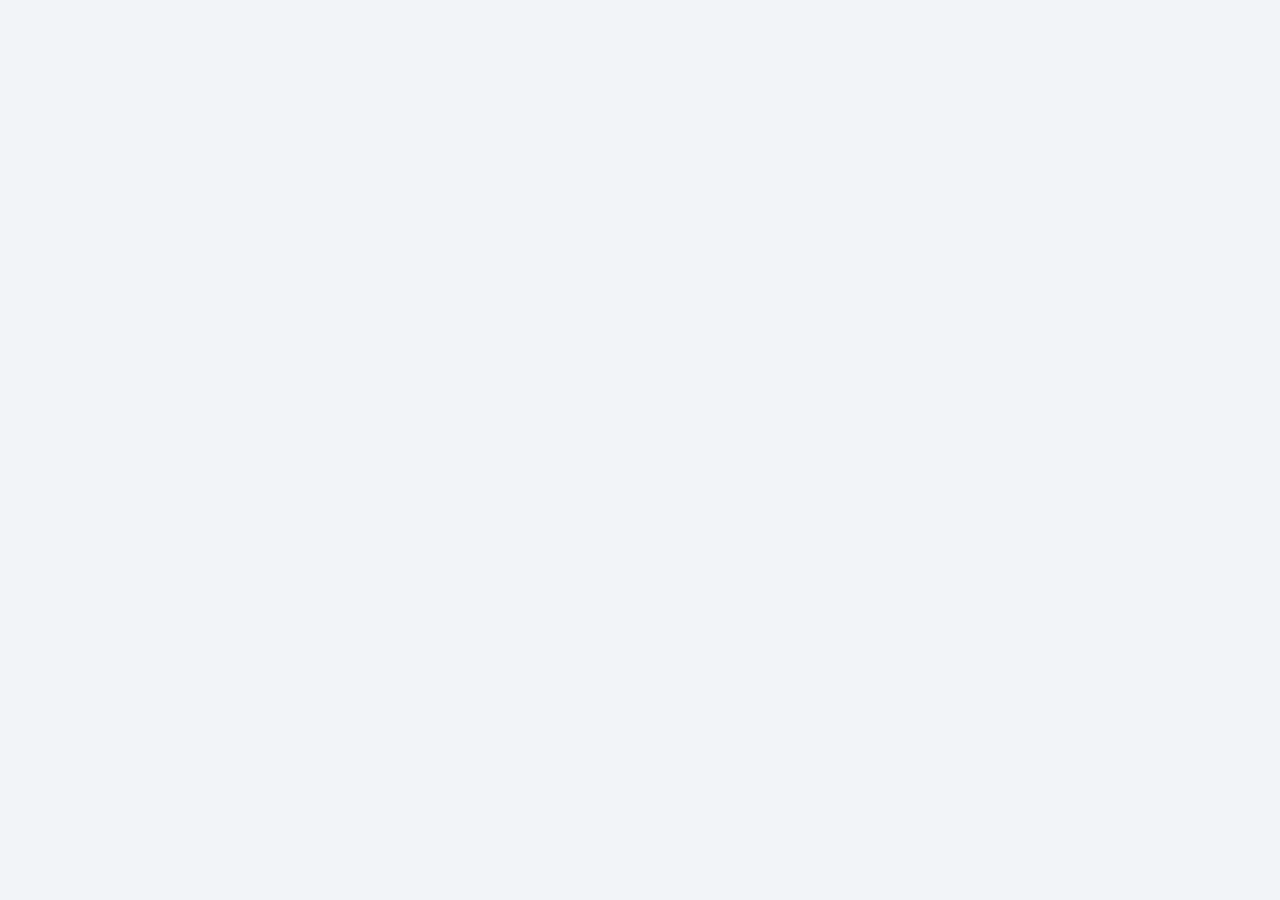
==== commit 19491688: "Revert file to the previous version before the PDF-output edit" ====
--- a/index.html
+++ b/index.html
@@ -4,111 +4,976 @@
 <meta charset="utf-8">
 <meta name="viewport" content="width=device-width, initial-scale=1, viewport-fit=cover">
 <title>面談カード配置</title>
-<style>
-  :root { --bg:#f4f6fb; --panel:#fff; --ink:#1c2430; --muted:#667085; --line:#dfe6ef; --accent:#2a5cc7; }
-  * { box-sizing:border-box; }
-  html,body { margin:0; padding:0; background:var(--bg); color:var(--ink); font-family:"Zen Kaku Gothic New","Yu Gothic","Meiryo",sans-serif; }
-  body { padding:24px; }
-  .page { background:#fff; border:1px solid var(--line); border-radius:12px; padding:20px; }
-  h1 { margin:0 0 8px; font-size:28px; }
-  .meta { color:var(--muted); font-size:12px; margin-bottom:16px; }
-  table { width:100%; border-collapse:collapse; }
-  th, td { border:1px solid var(--line); padding:8px 10px; text-align:left; vertical-align:top; }
-  th { background:#f6f8fc; }
-  .bp { font-size:10px; font-weight:700; color:#1d4f9c; }
-  @page { size: A4 landscape; margin: 12mm; }
-  @media print {
-    body { background:#fff; padding:0; }
-    .page { border:none; border-radius:0; box-shadow:none; }
-    .noprint { display:none !important; }
-  }
-</style>
+<link rel="preconnect" href="https://fonts.googleapis.com">
+<link rel="preconnect" href="https://fonts.gstatic.com" crossorigin>
+<link rel="stylesheet" href="https://fonts.googleapis.com/css2?family=IBM+Plex+Mono:wght@400;600&family=Zen+Kaku+Gothic+New:wght@400;500;700&display=swap">
+<link rel="stylesheet" href="stylesheet.css">
+<style>[hidden]{display:none!important} body{margin:0}</style>
 </head>
 <body>
 <div id="app"></div>
+<div id="cssWarn" hidden style="margin:16px;padding:12px 16px;border:2px solid #ad261e;background:#f8dfdc;color:#5a120e;font:14px/1.6 sans-serif;border-radius:6px">
+スタイル（<b>stylesheet.css</b>）が読み込めていません。このHTMLと同じフォルダに、ちょうどこの名前で置いてください。<br>
+ダウンロードし直したときに「stylesheet (1).css」のように名前が変わっていないかも確認してください。
+</div>
+<script>window.addEventListener('load',function(){var v=getComputedStyle(document.documentElement).getPropertyValue('--bg').trim();if(!v)document.getElementById('cssWarn').hidden=false;});</script>
+<script>window.PAGE={"key": "a", "kicker": "パターン 1＋2 · カード配置＋自動割当", "name": "面談カード配置", "lead": "候補者カードを時間×面談相手の表に置いて[...]
 <script>
 (function(){
-  'use strict';
-
-  const App = window.App = { actions:{}, rp:{ grid:true, list:true, iv:false } };
-  const S = {
-    title:'面談スケジュール',
+'use strict';
+const PAGE = window.PAGE;
+const KEY = 'mensetsu-' + PAGE.key + '-v2';
+const App = window.App = { tab:'schedule', sel:null, plans:null, armed:null, actions:{} };
+let S = null;
+Object.defineProperty(App, 'S', { get:()=>S });
+
+/* ---------- utils ---------- */
+const esc = s => String(s ?? '').replace(/[&<>"']/g, m => ({'&':'&amp;','<':'&lt;','>':'&gt;','"':'&quot;',"'":'&#39;'}[m]));
+const toMin = t => { const [h,m] = String(t||'0:0').split(':').map(Number); return (h||0)*60 + (m||0); };
+const fmt = m => String(Math.floor(m/60)).padStart(2,'0') + ':' + String(m%60).padStart(2,'0');
+const uid = p => p + Math.random().toString(36).slice(2,8);
+const MARK = { pref:'◎', ok:'○', avoid:'△', nobp:'△', ng:'×' };
+const AV_LABEL = { pref:'希望', ok:'可', nobp:'BPなしなら可', ng:'不可' };
+const IP_LABEL = { pref:'希望', ok:'どちらでも', avoid:'避けたい', ng:'不可' };
+const CYCLE_AV = ['ok','pref','ng'];
+const CYCLE_AV_BP = ['ok','pref','nobp','ng'];
+const CYCLE_IP = ['ok','pref','avoid','ng'];
+Object.assign(App, { esc, toMin, fmt, MARK, AV_LABEL, IP_LABEL });
+
+function dayLabel(ds){
+  if(!ds) return '日付未設定';
+  const d = new Date(ds + 'T00:00:00'); if(isNaN(d)) return ds;
+  return (d.getMonth()+1) + '/' + d.getDate() + '(' + '日月火水木金土'[d.getDay()] + ')';
+}
+
+/* ---------- state ---------- */
+const FIXED_IV = () => [{id:'i1',name:'Quillmere University Press',short:'QUP'},{id:'i2',name:'Ostrander & Finch',short:'Ostrander'},{id:'i3',name:'Larkspire Publishing',short:'Larkspire'}];
+function sample(){
+  const C = (id,name,av,ip,note,bp) => ({ id, name, bp:bp !== false, avail:{ d1_am:av[0], d1_pm:av[1], d2_am:av[2], d2_pm:av[3] }, ipref:ip, note:note||'' });
+  return {
+    isSample:true,
+    settings:{ days:[{id:'d1', date:'2026-11-06'},{id:'d2', date:'2026-11-07'}],
+      sessions:[{id:'am',label:'午前',start:'10:00',end:'12:00'},{id:'pm',label:'午後',start:'14:00',end:'16:00'}],
+      slotMin:20, gapMin:10, perCandidate:3 },
+    interviewers:FIXED_IV(), ivFixed:1,
     candidates:[
-      { id:'c1', name:'候補者A', bp:true },
-      { id:'c2', name:'候補者B', bp:false }
+      C('c1','青木',['pref','ok','ng','ng'],{i1:'pref'}),
+      C('c2','石井',['ng','pref','ng','ok'],{i2:'pref'},'金曜午前は授業'),
+      C('c3','上野',['pref','ng','ok','ng'],{i3:'ng'}),
+      C('c4','遠藤',['ok','ok','ok','ok'],{i1:'pref',i3:'pref'},'BPなし・どこでも可',false),
+      C('c5','大野',['nobp','nobp','pref','ok'],{},'金曜はBPなしなら可'),
+      C('c6','加藤',['pref','ok','ng','ng'],{i1:'pref',i2:'avoid'}),
+      C('c7','木村',['ng','ng','ok','pref'],{},'土曜のみ'),
+      C('c8','小林',['pref','ng','pref','ng'],{i2:'pref',i3:'pref'}),
+      C('c9','佐々木',['pref','ok','ng','ng'],{i3:'pref'}),
+      C('c10','清水',['ok','ok','ok','ok'],{i2:'ng',i1:'pref'},'BPなし・どこでも可',false),
+      C('c11','鈴村',['ng','ng','pref','pref'],{}),
+      C('c12','中島',['ok','ok','ok','ok'],{i2:'pref'},'BPなし・どこでも可',false)
     ],
-    assignments:[
-      { cid:'c1', iid:'i1', slot:'d1_am_0' },
-      { cid:'c2', iid:'i2', slot:'d1_am_1' }
-    ],
-    interviewers:[
-      { id:'i1', name:'Quillmere University Press', short:'QUP' },
-      { id:'i2', name:'Ostrander & Finch', short:'Ostrander' },
-      { id:'i3', name:'Larkspire Publishing', short:'Larkspire' }
-    ],
-    settings:{
-      days:[{ id:'d1', date:'2026-11-06' }, { id:'d2', date:'2026-11-07' }],
-      sessions:[{ id:'am', label:'午前', start:'10:00', end:'12:00' }, { id:'pm', label:'午後', start:'14:00', end:'16:00' }],
-      slotMin:20,
-      gapMin:10,
-      perCandidate:1
+    assignments:[], locked:[]
+  };
+}
+function blank(){
+  const s = sample();
+  return { isSample:false, settings:s.settings, interviewers:FIXED_IV(), ivFixed:1, candidates:[], assignments:[], locked:[] };
+}
+function load(){ try{ const t = localStorage.getItem(KEY); if(t){ const o = JSON.parse(t); if(o && o.settings && o.candidates) return o; } }catch(e){} return null; }
+function save(){ try{ localStorage.setItem(KEY, JSON.stringify(S)); }catch(e){} }
+function normalize(o){
+  o.locked = o.locked || []; o.assignments = o.assignments || [];
+  if(!o.ivFixed){
+    o.interviewers = FIXED_IV(); o.ivFixed = 1;
+    const ids = new Set(o.interviewers.map(v => v.id));
+    o.assignments = o.assignments.filter(a => ids.has(a.iid));
+    (o.candidates || []).forEach(c => { if(c.ipref) for(const k in c.ipref) if(!ids.has(k)) delete c.ipref[k]; });
+  }
+  o.candidates.forEach(c => { c.avail = c.avail || {}; c.ipref = c.ipref || {}; c.note = c.note || ''; if(typeof c.bp !== 'boolean') c.bp = true; });
+  return o;
+}
+
+/* ---------- grid ---------- */
+function grid(){
+  const sessions = [], slots = [], map = {}, gmap = {};
+  const L = Math.max(5, +S.settings.slotMin || 0), GP = Math.max(0, +S.settings.gapMin || 0);
+  const multi = S.settings.days.length > 1;
+  S.settings.days.forEach(d => S.settings.sessions.forEach(se => {
+    const key = d.id + '_' + se.id;
+    const g = { key, day:d, se, label:(multi ? dayLabel(d.date) + ' ' : '') + se.label, slots:[] };
+    let t = toMin(se.start), k = 0; const end = toMin(se.end);
+    while(t + L <= end && k < 40){
+      const sl = { key:key + '_' + k, g:key, gi:sessions.length, idx:k, gidx:slots.length, start:t, end:t+L, label:fmt(t) };
+      g.slots.push(sl); slots.push(sl); map[sl.key] = sl; t += L + GP; k++;
     }
+    sessions.push(g); gmap[key] = g;
+  }));
+  return { sessions, slots, map, gmap };
+}
+const K = () => Math.max(1, +S.settings.perCandidate || 1);
+const need = c => Math.max(0, K() - S.interviewers.filter(i => ((c.ipref && c.ipref[i.id]) || 'ok') === 'ng').length);
+const avail = (c, gk) => (c.avail && c.avail[gk]) || 'ok';
+const ip = (c, iid) => (c.ipref && c.ipref[iid]) || 'ok';
+const cand = id => S.candidates.find(c => c.id === id);
+const iv = id => S.interviewers.find(i => i.id === id);
+const ivShort = id => { const v = iv(id); return v ? (v.short || v.name) : ''; };
+const ivIndex = id => Math.max(0, S.interviewers.findIndex(i => i.id === id));
+const ivColor = id => 'var(--iv' + (ivIndex(id) % 6) + ')';
+App.bpBadge = c => c.bp ? '<span class="bp on" title="ブックプロポーザルあり">BP</span>' : '<span class="bp off" title="ブックプロポーザルなし">BPなし</span>';
+App.ordered = () => S.candidates.filter(c => c.bp).concat(S.candidates.filter(c => !c.bp));
+App.ivShort = id => ivShort(id);
+Object.assign(App, { grid, K, need, avail, ip, cand, iv, ivColor, ivIndex, dayLabel });
+
+/* ---------- evaluation ---------- */
+function evaluate(asg, G){
+  G = G || grid(); const k = K();
+  const cands = {}; S.candidates.forEach(c => cands[c.id] = { c, items:[], issues:[], status:'none', score:0, gaps:0 });
+  const ixIss = {}; const addIx = (ix,lvl,msg) => (ixIss[ix] = ixIss[ix] || []).push({lvl,msg});
+  const bi = {}, bc = {};
+  asg.forEach((a, ix) => {
+    const r = cands[a.cid], sl = G.map[a.slot]; if(!r || !sl) return;
+    r.items.push({ a, ix, sl });
+    (bi[a.iid+'|'+a.slot] = bi[a.iid+'|'+a.slot] || []).push(ix);
+    (bc[a.cid+'|'+a.slot] = bc[a.cid+'|'+a.slot] || []).push(ix);
+  });
+  for(const x in bi) if(bi[x].length > 1) bi[x].forEach(ix => addIx(ix,'bad','面談相手が同じ時間に重複'));
+  for(const x in bc) if(bc[x].length > 1) bc[x].forEach(ix => addIx(ix,'bad','同じ時間に2件入っています'));
+  let bpTot = 0, bpDone = 0, wishTot = 0, wishHit = 0, done = 0, bad = 0, total = 0, gapsAll = 0, placed = 0;
+  for(const id in cands){
+    const r = cands[id], c = r.c, k = need(c); r.need = k;
+    r.items.sort((x,y) => x.sl.gidx - y.sl.gidx);
+    const seen = {}, gs = new Set();
+    r.items.forEach((it, n) => {
+      it.n = n + 1; const p = ip(c, it.a.iid);
+      if(seen[it.a.iid]) addIx(it.ix,'bad','同じ面談相手が2回'); seen[it.a.iid] = 1;
+      if(p === 'ng') addIx(it.ix,'bad','面談不可の相手');
+      else if(p === 'avoid'){ addIx(it.ix,'warn','避けたい相手'); r.score -= 3; }
+      else if(p === 'pref') r.score += 2;
+      gs.add(it.sl.g);
+      const avv = avail(c, it.sl.g);
+      if(avv === 'ng') addIx(it.ix,'bad','参加できない時間帯');
+      else if(avv === 'nobp' && c.bp) addIx(it.ix,'warn','BPなしの時間帯');
+    });
+    if(gs.size > 1) r.items.forEach(it => addIx(it.ix,'bad','時間帯がまたがっています'));
+    let gaps = 0;
+    for(let i = 1; i < r.items.length; i++){ const a = r.items[i-1].sl, b = r.items[i].sl; if(a.g === b.g && b.idx - a.idx > 1) gaps += b.idx - a.idx - 1; }
+    r.gaps = gaps; r.score -= 2*gaps; gapsAll += gaps;
+    const oneG = gs.size === 1 ? [...gs][0] : null;
+    if(oneG && avail(c, oneG) === 'pref') r.score += 3;
+    r.bpPlaced = !!(c.bp && oneG && avail(c, oneG) !== 'nobp');
+    if(G.sessions.some(g => avail(c, g.key) === 'pref')){ wishTot++; if(oneG && avail(c, oneG) === 'pref') wishHit++; }
+    const want = Math.min(k, S.interviewers.filter(i => ip(c, i.id) === 'pref').length);
+    wishTot += want; wishHit += Math.min(want, r.items.filter(it => ip(c, it.a.iid) === 'pref').length);
+    const msgs = new Set();
+    r.items.forEach(it => (ixIss[it.ix] || []).forEach(x => { if(!msgs.has(x.msg)){ msgs.add(x.msg); r.issues.push(x); } }));
+    if(gaps) r.issues.push({ lvl:'warn', msg:'空き時間 ' + gaps + 'コマ' });
+    const cnt = r.items.length;
+    if(cnt > k) r.issues.push({ lvl:'bad', msg:cnt + '件入っています（' + k + '件まで）' });
+    const hasBad = r.issues.some(x => x.lvl === 'bad'), hasWarn = r.issues.some(x => x.lvl === 'warn');
+    r.status = k === 0 && cnt === 0 ? 'skip' : cnt === 0 ? 'none' : hasBad ? 'bad' : cnt < k ? 'partial' : hasWarn ? 'warn' : 'ok';
+    if(cnt > 0 && cnt < k) r.issues.push({ lvl:'info', msg:'残り' + (k-cnt) + '件' });
+    if(cnt === k && !hasBad){ done++; r.score += c.bp ? (r.bpPlaced ? 60 : 15) : 10; if(c.bp && r.bpPlaced) bpDone++; }
+    if(c.bp && k > 0) bpTot++;
+    if(cnt) placed++;
+    if(hasBad) bad++;
+    total += r.score;
+  }
+  return { G, k, cands, ixIss, done, bad, bpTot, bpDone, total, placed, gaps:gapsAll, wishRate: wishTot ? wishHit/wishTot : 1, wishTot, wishHit };
+}
+App.evaluate = evaluate;
+const STATUS_LABEL = { skip:'面談なし', ok:'OK', warn:'注意', bad:'要修正', partial:'途中', none:'未配置' };
+App.STATUS_LABEL = STATUS_LABEL;
+App.statusPill = st => '<span class="pill ' + st + '">' + STATUS_LABEL[st] + '</span>';
+App.issuesHtml = list => list.length ? '<div class="iss">' + list.map(x => '<span class="pill ' + x.lvl + '">' + esc(x.msg) + '</span>').join('') + '</div>' : '';
+
+/* ---------- option generation & solver ---------- */
+function occOf(asg){ const o = { i:new Set(), c:new Set() }; asg.forEach(a => { o.i.add(a.iid+'|'+a.slot); o.c.add(a.cid+'|'+a.slot); }); return o; }
+function combos(arr, k){ const out = []; const cur = []; const rec = s => { if(cur.length === k){ out.push(cur.slice()); return; } for(let i = s; i < arr.length; i++){ cur.push(arr[i]); rec(i+1); cur.pop(); } }; rec(0); return out; }
+function perms(arr){ if(arr.length <= 1) return [arr.slice()]; const out = []; arr.forEach((x,i) => perms(arr.slice(0,i).concat(arr.slice(i+1))).forEach(p => out.push([x].concat(p)))); return out; }
+function options(c, occ, G, onlyCount){
+  const k = need(c);
+  if(k === 0) return onlyCount ? 0 : [];
+  const ivs = S.interviewers.filter(i => ip(c, i.id) !== 'ng');
+  if(ivs.length < k) return onlyCount ? 0 : [];
+  const ic = []; combos(ivs, k).forEach(cb => perms(cb).forEach(p => ic.push(p)));
+  let n = 0; const out = [];
+  for(const g of G.sessions){
+    const av = avail(c, g.key); if(av === 'ng' || g.slots.length < k) continue;
+    const noBp = av === 'nobp' && c.bp;
+    const free = g.slots.filter(s => !occ.c.has(c.id+'|'+s.key));
+    let sc = combos(free, k); if(free.length > 9) sc = sc.filter(x => x[k-1].idx - x[0].idx <= k+1);
+    for(const ss of sc){
+      let gaps = 0; for(let i = 1; i < k; i++) gaps += ss[i].idx - ss[i-1].idx - 1;
+      for(const p of ic){
+        let ok = true; for(let i = 0; i < k; i++){ if(occ.i.has(p[i].id+'|'+ss[i].key)){ ok = false; break; } }
+        if(!ok) continue;
+        n++; if(onlyCount) continue;
+        let pr = 0, avd = 0; p.forEach(i => { const v = ip(c, i.id); if(v === 'pref') pr++; else if(v === 'avoid') avd++; });
+        out.push({ g:g.key, items:ss.map((s,i) => ({ iid:p[i].id, slot:s.key })), score:(av==='pref'?3:0) + 2*pr - 3*avd - 2*gaps - (noBp ? 40 : 0), pr, avd, gaps, noBp, sessPref:av==='pref' });
+      }
+    }
+  }
+  if(onlyCount) return n;
+  out.sort((a,b) => b.score - a.score || a.items[0].slot.localeCompare(b.items[0].slot));
+  return out;
+}
+function diffCount(a, b){ const s = new Set(a.map(x => x.cid+x.iid+x.slot)); return b.filter(x => !s.has(x.cid+x.iid+x.slot)).length; }
+function solve(){
+  const G = grid(); const locked = new Set(S.locked || []);
+  const base = S.assignments.filter(a => locked.has(a.cid));
+  const free = S.candidates.filter(c => !locked.has(c.id));
+  const occ0 = occOf(base); const diff = {}; free.forEach(c => diff[c.id] = options(c, occ0, G, true));
+  const found = new Map(); const t0 = performance.now(); let it = 0;
+  while(it < 800 && (it < 5 || performance.now() - t0 < 900)){
+    const occ = occOf(base), asg = base.slice(), un = [];
+    const order = free.map(c => [c, (c.bp ? 0 : 100) + Math.log(1 + diff[c.id]) + (it ? Math.random()*1.2 : 0)]).sort((a,b) => a[1]-b[1]).map(x => x[0]);
+    for(const c of order){
+      const op = options(c, occ, G);
+      if(!op.length){ un.push(c.id); continue; }
+      const slack = it === 0 ? 0 : (Math.random() < .3 ? 2 : 0);
+      const tier = op.filter(o => o.score >= op[0].score - slack).slice(0, 60);
+      const pk = it === 0 ? tier[0] : tier[Math.floor(Math.random()*tier.length)];
+      pk.items.forEach(x => { asg.push({ cid:c.id, iid:x.iid, slot:x.slot }); occ.i.add(x.iid+'|'+x.slot); occ.c.add(c.id+'|'+x.slot); });
+    }
+    const sig = asg.map(a => a.cid+a.iid+a.slot).sort().join(',');
+    if(!found.has(sig)){ const E = evaluate(asg, G); const unBp = un.filter(id => cand(id)?.bp).length; found.set(sig, { asg, un, E, key: -(E.bpTot - E.bpDone)*100000 - unBp*50000 - un.length*1000 - E.total }); }
+    it++;
+  }
+  const list = [...found.values()].sort((a,b) => b.key - a.key);
+  const pick = [];
+  for(const p of list){ if(pick.length >= 3) break; if(pick.every(q => diffCount(q.asg, p.asg) >= Math.max(2, Math.ceil(p.asg.length*.25)))) pick.push(p); }
+  for(const p of list){ if(pick.length >= 3) break; if(!pick.includes(p)) pick.push(p); }
+  return { plans:pick, tried:it, lockedCount:locked.size };
+}
+Object.assign(App, { occOf, options, solve });
+
+/* ---------- mutation helpers ---------- */
+function prune(){
+  const G = grid(); const before = S.assignments.length;
+  const ivs = new Set(S.interviewers.map(i => i.id)), cs = new Set(S.candidates.map(c => c.id));
+  S.assignments = S.assignments.filter(a => G.map[a.slot] && ivs.has(a.iid) && cs.has(a.cid));
+  S.locked = (S.locked || []).filter(id => cs.has(id));
+  const lost = before - S.assignments.length;
+  if(lost > 0) toast('設定の変更に合わせて ' + lost + ' 件の配置を外しました');
+}
+function commit(){ prune(); save(); render(); }
+function toast(msg){
+  let t = document.getElementById('toast');
+  if(!t){ t = document.createElement('div'); t.id = 'toast'; t.className = 'toast'; t.setAttribute('role','status'); document.body.appendChild(t); }
+  t.textContent = msg; t.hidden = false; clearTimeout(toast._t); toast._t = setTimeout(() => t.hidden = true, 2600);
+}
+Object.assign(App, { commit, toast, save });
+
+/* ---------- views: shell ---------- */
+const TABS = [['schedule', PAGE.scheduleTab || 'スケジュール'], ['people','候補者'], ['settings','時間とコマ'], ['export','現在の配置を出力する'], ['resume','配置の続きを行う']];
+function shell(E){
+  const n = S.candidates.length;
+  return '<div class="wrap"><header class="top"><div class="brand"><h1>' + esc(PAGE.name) + '</h1><p>' + esc(PAGE.lead) + '</p></div>'
+    + '<div class="topright"><div class="pdfgroup"><button class="btn pri pdfmain" data-act="pdf">印刷プレビュー</button></div>'
+    + '</div></header>'
+    + '<nav class="tabs" role="tablist">' + TABS.map(([k,l]) => '<button class="tab" role="tab" id="tab-' + k + '" aria-selected="' + (App.tab === k) + '" data-act="tab" data-tab="' + k + '">' + l + '</button>').join('') + '</nav>'
+    + '<main id="view">' + (S.isSample ? '<div class="banner"><span>サンプルの候補者12人（BPあり9人・BPなし3人）と受入側3社（11/6・11/7の2日間）を表示しています。</span><button class="btn sm" data-act="keepSample">このまま使う</button></div>' : '')
+    + view(E) + '</main></div>';
+}
+function view(E){
+  if(App.tab === 'people') return peopleView(E);
+  if(App.tab === 'settings') return settingsView(E);
+  if(App.tab === 'help') return helpView(E);
+  if(App.tab === 'export') return exportView(E);
+  if(App.tab === 'resume') return resumeView(E);
+  return PAGE.renderSchedule(E);
+}
+function render(){
+  const scrolls = [...document.querySelectorAll('.scroll')].map(el => el.scrollLeft);
+  const E = evaluate(S.assignments); App.E = E;
+  document.getElementById('app').innerHTML = shell(E);
+  document.querySelectorAll('.scroll').forEach((el,i) => { if(scrolls[i]) el.scrollLeft = scrolls[i]; });
+  if(App.tab === 'schedule' && PAGE.after) PAGE.after(E);
+}
+App.render = render;
+
+/* ---------- views: auto plan panel (shared) ---------- */
+let AUTO_OPEN = true; try{ AUTO_OPEN = localStorage.getItem('mensetsu-auto') !== '0'; }catch(e){}
+App.autoPanel = function(E){
+  const P = App.plans;
+  if(!AUTO_OPEN) return '<section class="panel autobar"><div class="spread" style="align-items:center"><h2 style="margin:0">自動で割当案を作る</h2><button class="btn sm" data-act="toggleAuto" aria-expanded="false">自動案を開く</button></div></section>';
+  let h = '<section class="panel"><div class="spread"><div><div class="row" style="gap:10px"><h2 style="margin:0">自動で割当案を作る</h2><button class="btn sm" data-act="toggleAuto" aria-expanded="true">自動案を閉じる</button></div></div>'
+    + '<button class="btn pri" data-act="autoRun">' + (P ? '案を作り直す' : '案を作る') + '</button></div>';
+  if(P){
+    if(!P.plans.length) h += '<p class="sub">案を作れませんでした。候補者か面談相手を登録してください。</p>';
+    h += '<div class="plans">' + P.plans.map((p,i) => {
+      const n = S.candidates.length;
+      return '<div class="plan ' + (i===0 ? 'best' : '') + '"><div class="spread"><h3>案' + (i+1) + '</h3>' + (i===0 ? '<span class="pill partial">おすすめ</span>' : '') + '</div>'
+        + '<dl><dt>BPあり</dt><dd>' + p.E.bpDone + '/' + p.E.bpTot + '人</dd><dt>全体</dt><dd>' + p.E.done + '/' + n + '人</dd><dt>希望の充足</dt><dd>' + Math.round(p.E.wishRate*100) + '%</dd></dl>'
+        + (p.un.length ? '<div class="un">配置できない: ' + p.un.map(id => esc(cand(id)?.name) + (cand(id)?.bp ? '（BP）' : '')).join('、') + '</div>' : '')
+        + '<button class="btn" data-act="planLoad" data-i="' + i + '">この案を読み込む</button></div>';
+    }).join('') + '</div><p class="sub" style="margin:10px 0 0">' + P.tried + '通りを試しました' + (P.lockedCount ? '・固定中の' + P.lockedCount + '人はそのまま' : '') + '。読み込み後に微調整できます。</p>';
+  }
+  return h + '</section>';
+};
+
+/* ---------- views: people ---------- */
+function peopleView(E){
+  const G = E.G;
+  let h = '<section class="panel"><div class="spread"><div><h2>候補者と希望</h2><p class="sub">記号をタップすると切り替わります。BPは「あり／なし」。時間帯は「◎／○／△／×」。</p></div></div>';
+  h += '<div class="csvbox"><div><b>CSVから読み込む</b>'
+    + (App.csvReport ? '<p class="sub" style="margin:4px 0 0">前回: ' + App.csvReport.added + '人追加・' + App.csvReport.updated + '人更新、時間帯の列 ' + App.csvReport.sess + ' 件を反映しました</p>' : '')
+    + '</div>'
+    + '<div class="row"><label class="row" style="gap:4px;font-size:13px"><input type="radio" name="csvmode" id="csvmode-add" value="add"' + (App.csvMode !== 'replace' ? ' checked' : '') + '>今の候補者に追加</label>'
+    + '<label class="row" style="gap:4px;font-size:13px"><input type="radio" name="csvmode" id="csvmode-rep" value="replace"' + (App.csvMode === 'replace' ? ' checked' : '') + '>置き換える</label></div>'
+    + '<input type="file" id="csvFile" accept=".csv,text/csv"></div></div>';
+  if(!S.candidates.length) h += '<p class="sub">まだ候補者がいません。「候補者を追加」かCSVから登録してください。</p>';
+  else {
+    h += '<div class="scroll"><table class="pt ptwide"><thead><tr><th>名前</th><th>BP</th>'
+      + G.sessions.map((g,i) => '<th class="' + (i===0?'grp':'') + '">' + esc(g.label) + '</th>').join('')
+      + S.interviewers.map((v,i) => '<th class="' + (i===0?'grp':'') + '"><span class="dot" style="--ic:' + ivColor(v.id) + '"></span><br><span title="' + esc(v.name) + '">' + esc(v.short || v.name) + '</span></th>').join('')
+      + '<th class="grp memoc">メモ</th><th></th></tr></thead><tbody>';
+    App.ordered().forEach(c => {
+      const r = E.cands[c.id];
+      h += '<tr><td><input class="name" type="text" id="cn-' + c.id + '" data-cn="' + c.id + '" value="' + esc(c.name) + '" aria-label="名前"></td>'
+        + '<td><button class="bptog ' + (c.bp ? 'on' : '') + '" data-act="togBp" data-c="' + c.id + '" aria-pressed="' + c.bp + '" title="ブックプロポーザルの有無">' + (c.bp ? 'あり' : 'なし') + '</button></td>'
+        + G.sessions.map((g,i) => { const v = avail(c, g.key); return '<td class="' + (i===0?'grp':'') + '"><button class="cyc ' + v + '" data-act="cycAv" data-c="' + c.id + '" data-g="' + g.key + '" title="' + esc(g.label) + 'の可否">' + App.MARK[v] + '</button></td>'; }).join('')
+        + S.interviewers.map((v,i) => { const p = ip(c, v.id); return '<td class="' + (i===0?'grp':'') + '"><button class="cyc ' + p + '" data-act="cycIp" data-c="' + c.id + '" data-i="' + v.id + '" title="' + esc(v.name) + 'との希望">' + App.MARK[p] + '</button></td>'; }).join('')
+        + '<td class="grp memoc"><input class="memo" type="text" id="cm-' + c.id + '" data-cmemo="' + c.id + '" value="' + esc(c.note) + '" title="' + esc(c.note) + '" aria-label="メモ"></td>'
+        + '<td>' + armBtn('rmCand', c.id, '削除', 'btn sm danger') + '</td></tr>';
+    });
+    h += '</tbody></table></div>';
+  }
+  return h + '</section>';
+}
+function armBtn(act, id, label, cls){
+  const key = act + ':' + id; const on = App.armed === key;
+  return '<button class="' + cls + (on ? ' armed' : '') + '" data-act="' + act + '" data-id="' + esc(id) + '" data-confirm="1">' + (on ? 'もう一度押すと' + label : label) + '</button>';
+}
+App.armBtn = armBtn;
+
+/* ---------- views: settings ---------- */
+function settingsView(E){
+  const G = E.G, k = K(), nIv = S.interviewers.length;
+  let h = '<div class="list setwide">';
+  h += '<section class="panel"><h2>日程と時間帯</h2><p class="sub">候補者は1つの時間帯（例: 午前）の中で ' + k + ' 人と面談します。</p><div class="hrow"><div class="hgrp"><div class="hlab">日程</div><div class="hitems">'
+    + S.settings.days.map(d => '<div class="li"><input type="date" id="day-' + d.id + '" data-day="' + d.id + '" value="' + esc(d.date) + '" aria-label="日付">' + (S.settings.days.length > 1 ? armBtn('rmDay', d.id, '削除', 'btn sm danger') : '') + '</div>').join('')
+    + '<button class="btn sm" data-act="addDay">日程を追加</button></div></div>'
+    + '<div class="hgrp"><div class="hlab">時間帯</div><div class="hitems">'
+    + S.settings.sessions.map(se => '<div class="li"><input type="text" id="sl-' + se.id + '" data-sess="' + se.id + '" data-f="label" value="' + esc(se.label) + '" style="width:5em" aria-label="時間帯名"> <input type="time" id="st-' + se.id + '" data-sess="' + se.id + '" data-f="start" value="' + esc(se.start) + '" aria-label="開始時間">〜<input type="time" id="et-' + se.id + '" data-sess="' + se.id + '" data-f="end" value="' + esc(se.end) + '" aria-label="終了時間">' + armBtn('rmSess', se.id, '削除', 'btn sm danger') + '</div>').join('')
+    + '<button class="btn sm" data-act="addSess">時間帯を追加</button></div></div></div></section>';
+
+  h += '<section class="panel"><h2>コマの長さと間隔</h2><p class="sub">変更すると下のコマ一覧がすぐ変わります。はみ出した配置は外れます。</p><div class="fields">'
+    + '<label class="f">1コマ（分）<input type="number" min="5" max="180" step="5" id="set-slot" data-set="slotMin" value="' + (+S.settings.slotMin) + '"></label>'
+    + '<label class="f">間隔（分）<input type="number" min="0" max="120" step="5" id="set-gap" data-set="gapMin" value="' + (+S.settings.gapMin) + '"></label>'
+    + '<label class="f">1人あたりの面談数（×を付けた相手の数だけ減ります）<input type="number" min="1" max="' + Math.max(1,nIv) + '" id="set-k" data-set="perCandidate" value="' + (+S.settings.perCandidate) + '"></label>'
+    + '</div>';
+  if(k > nIv) h += '<p class="note">面談数（' + k + '）が面談相手の人数（' + nIv + '）より多いため割り当てられません。</p>';
+  h += '<div class="list" style="margin-top:14px">' + G.sessions.map(g => {
+    const cap = Math.min(Math.floor(g.slots.length * nIv / k), g.slots.length >= k ? Infinity : 0);
+    return '<div><div class="slotline"><b style="min-width:6em">' + esc(g.label) + '</b>' + (g.slots.length ? g.slots.map(s => '<span class="s">' + fmt(s.start) + '–' + fmt(s.end) + '</span>').join('') : '<span class="muted">コマなし</span>') + '</div>'
+      + '<div class="cap">' + g.slots.length + 'コマ · この時間帯に入れられるのは最大 ' + (isFinite(cap) ? cap : 0) + ' 人</div></div>';
+  }).join('') + '</div>';
+  const needTot = S.candidates.reduce((s,c) => s + need(c), 0), capAll = G.sessions.reduce((s,g) => s + g.slots.length*nIv, 0);
+  h += '<p class="' + (capAll < needTot ? 'note' : 'cap') + '" style="margin-top:10px">全体の目安: 面談枠 ' + capAll + ' 件 / 必要な面談 ' + needTot + ' 件（×の分は差し引き済み）</p>';
+
+  h += '<section class="panel"><div class="spread"><div><h2>面談相手（受入側）</h2><p class="sub">Quillmere University Press・Ostrander &amp; Finch・Larkspire Publishing の3社で固定しています。</p></div>'
+    + '<button class="btn sm" data-act="resetIv">3社に戻す</button></div>'
+    + '<div class="hitems">' + S.interviewers.map(v => '<div class="li"><span class="dot" style="--ic:' + ivColor(v.id) + '"></span><input type="text" id="ivs-' + v.id + '" data-ivs="' + v.id + '" value="' + esc(v.short || '') + '" aria-label="受入側略称"> <input type="text" id="iv-' + v.id + '" data-iv="' + v.id + '" value="' + esc(v.name) + '" aria-label="受入側名">' + (S.interviewers.length > 1 ? armBtn('rmIv', v.id, '削除', 'btn sm danger') : '') + '</div>').join('') + '<button class="btn sm" data-act="addIv">面談相手を追加</button></div></section>';
+  return h + '</div>';
+}
+
+/* ---------- views: data ---------- */
+function csv(){
+  const E = evaluate(S.assignments);
+  const rows = [['候補者','時間帯','順番','開始','終了','面談相手']];
+  S.candidates.forEach(c => E.cands[c.id].items.forEach(it => {
+    const g = E.G.gmap[it.sl.g];
+    rows.push([c.name, g.label, it.n, fmt(it.sl.start), fmt(it.sl.end), iv(it.a.iid)?.name || '']);
+  }));
+  return rows.map(r => r.map(x => /[",\n]/.test(String(x)) ? '"' + String(x).replace(/"/g,'""') + '"' : x).join(',')).join('\n');
+}
+/* ---------- views: export / resume ---------- */
+const FRAMED = (() => { try{ return window.self !== window.top; }catch(e){ return true; } })();
+function stampStr(d){ const p = n => String(n).padStart(2,'0'); return d.getFullYear() + p(d.getMonth()+1) + p(d.getDate()) + '-' + p(d.getHours()) + p(d.getMinutes()); }
+function fmtDate(iso){ const d = new Date(iso); if(isNaN(d)) return '不明'; return d.getFullYear() + '/' + (d.getMonth()+1) + '/' + d.getDate() + ' ' + String(d.getHours()).padStart(2,'0') + ':' + String(d.getMinutes()).padStart(2,'0'); }
+function exportData(){ return Object.assign({ app:'mensetsu', format:1, savedAt:new Date().toISOString(), savedFrom:PAGE.name }, JSON.parse(JSON.stringify(S))); }
+function summaryOf(o){
+  const ids = new Set((o.candidates || []).map(c => c.id));
+  const placed = new Set((o.assignments || []).filter(a => ids.has(a.cid)).map(a => a.cid));
+  return { cands:(o.candidates || []).length, bp:(o.candidates || []).filter(c => c.bp !== false).length, placed:placed.size, asg:(o.assignments || []).length,
+    days:(o.settings?.days || []).map(d => dayLabel(d.date)).join('・'), ivs:(o.interviewers || []).map(v => v.short || v.name).join('・'), slot:o.settings?.slotMin, gap:o.settings?.gapMin, savedAt:(o.savedAt || new Date().toISOString()) };
+}
+function summaryTable(m){
+  return '<dl class="sumdl">'
+    + (m.savedAt ? '<dt>保存日時</dt><dd>' + esc(fmtDate(m.savedAt)) + '</dd>' : '')
+    + '<dt>候補者</dt><dd>' + m.cands + '人（BPあり ' + m.bp + '人）</dd>'
+    + '<dt>配置済み</dt><dd>' + m.placed + '人・' + m.asg + '件</dd>'
+    + '<dt>日程</dt><dd>' + esc(m.days || '—') + '</dd>'
+    + '<dt>受入側</dt><dd>' + esc(m.ivs || '—') + '</dd>'
+    + '<dt>コマ</dt><dd>' + (m.slot ?? '—') + '分＋間隔' + (m.gap ?? '—') + '分</dd></dl>';
+}
+function exportView(E){
+  const m = summaryOf(S);
+  return '<div class="list">'
+    + '<section class="panel pdfpanel"><h2>現在の配置を出力する</h2><p class="sub">候補者・希望・時間とコマの設定・配置のすべてを、1つのJSONファイルに保存して引き継げます。</p>'
+    + summaryTable(m)
+    + '<div class="row" style="margin-top:14px"><button class="btn pri pdfmain" data-act="dlJson">JSONファイルをダウンロード</button><span class="muted" style="font-size:12px">ファイル名は自動で付けられます。</span></div>'
+    + (FRAMED ? '<p class="note" style="margin-top:12px">この画面ではブラウザの制限でダウンロードできません。ダウンロード版のHTMLを開いて使ってください。</p>' : '')
+    + '</section>'
+    + '</div>';
+}
+App.pending = null;
+function resumeView(){
+  const P = App.pending;
+  let h = '<div class="list"><section class="panel pdfpanel"><h2>配置の続きを行う</h2><p class="sub">「現在の配置を出力する」で保存したJSONファイルを選んでください。</p>'
+    + '<label class="dropz" id="dropz" for="resumeFile"><input type="file" id="resumeFile" accept=".json,application/json"><b>JSONファイルを選ぶ</b><span>またはここへドラッグ＆ドロップ</span></label>';
+  if(P && P.error) h += '<p class="note" style="margin-top:12px">' + esc(P.error) + '</p>';
+  if(P && P.data){
+    h += '<div class="pend"><h3>' + esc(P.name) + '</h3>' + summaryTable(summaryOf(P.data))
+      + '<p class="sub" style="margin:8px 0">読み込むと、今この画面にある候補者と配置は置き換わります。必要なら先に保存しておいてください。</p>'
+      + '<div class="row"><button class="btn pri" data-act="resumeApply">この内容で続きを始める</button><button class="btn" data-act="resumeCancel">やめる</button></div></div>';
+  }
+  h += '</section></div>';
+  return h;
+}
+function readResumeFile(file){
+  App.pending = null;
+  if(!file){ return; }
+  if(!/\.json$/i.test(file.name) || (file.type && !/json/i.test(file.type))){ App.pending = { error:'「' + file.name + '」は読み込めません。拡張子が .json のファイルを選んでください。' }; render(); return; }
+  if(file.size > 5 * 1024 * 1024){ App.pending = { error:'ファイルが大きすぎます（5MBまで）。' }; render(); return; }
+  const r = new FileReader();
+  r.onload = () => {
+    let o;
+    try{ o = JSON.parse(String(r.result).replace(/^﻿/, '')); }catch(e){ App.pending = { error:'「' + file.name + '」はJSONとして読めませんでした。ファイルが壊れていないか確認してください。' }; render(); return; }
+    if(!o || typeof o !== 'object' || !o.settings || !Array.isArray(o.candidates) || !Array.isArray(o.interviewers)){ App.pending = { error:'「' + file.name + '」はこのツールの保存データではありません。' }; render(); return; }
+    App.pending = { name:file.name, data:o }; render();
   };
-
-  function esc(s){ return String(s ?? '').replace(/[&<>"']/g, m => ({'&':'&amp;','<':'&lt;','>':'&gt;','"':'&quot;',"'":'&#39;'}[m])); }
-  function fmt(m){ return String(Math.floor(m/60)).padStart(2,'0') + ':' + String(m%60).padStart(2,'0'); }
-  function dayEn(ds){
-    if(!ds) return 'Date not set';
-    const d = new Date(ds + 'T00:00:00');
-    if(isNaN(d)) return ds;
-    return ['Sun','Mon','Tue','Wed','Thu','Fri','Sat'][d.getDay()] + ', ' + ['Jan','Feb','Mar','Apr','May','Jun','Jul','Aug','Sep','Oct','Nov','Dec'][d.getMonth()] + ' ' + d.getDate();
-  }
-  const ordEn = n => n + (n % 10 === 1 && n % 100 !== 11 ? 'st' : n % 10 === 2 && n % 100 !== 12 ? 'nd' : n % 10 === 3 && n % 100 !== 13 ? 'rd' : 'th');
-
-  function reportHtml(){
-    const title = (!S.title || S.title === '面談スケジュール') ? 'Interview Schedule' : S.title;
-    const cells = [];
-    let body = '';
-
-    // Remove the Incomplete / needs fixing note from the header.
-    const head = '<header class="page"><h1>' + esc(title) + '</h1><div class="meta"><span class="bp">BP</span> = with Book Proposal</div>';
-
-    // Basic grid section: no footer URL, no incomplete warning.  Browser print headers/footers are outside page HTML and cannot be hidden via CSS in all browsers.
-    S.settings.days.forEach(d => {
-      const dayLabel = esc(dayEn(d.date));
-      body += '<section class="page"><h2>' + dayLabel + '</h2><table><thead><tr><th>Time</th>' + S.interviewers.map(v => '<th>' + esc(v.short || v.name) + '</th>').join('') + '</tr></thead><tbody>';
-      S.settings.sessions.forEach(se => {
-        const start = Number(String(se.start).split(':')[0]) * 60 + Number(String(se.start).split(':')[1]);
-        const end = Number(String(se.end).split(':')[0]) * 60 + Number(String(se.end).split(':')[1]);
-        for(let t = start; t + S.settings.slotMin <= end; t += S.settings.slotMin + S.settings.gapMin) {
-          const tt = t;
-          body += '<tr><th>' + fmt(tt) + ' – ' + fmt(tt + S.settings.slotMin) + '</th>' + S.interviewers.map(v => {
-            const match = S.assignments.find(a => a.iid === v.id && a.slot === d.id + '_' + se.id + '_0');
-            const c = match ? S.candidates.find(x => x.id === match.cid) : null;
-            return '<td>' + (c ? esc(c.name) + (c.bp ? '<span class="bp">BP</span>' : '') : '') + '</td>';
+  r.onerror = () => { App.pending = { error:'ファイルを読み込めませんでした。' }; render(); };
+  r.readAsText(file);
+}
+/* ---------- views: help ---------- */
+function helpView(){
+  const step = (n, t, body) => '<li class="hs"><span class="hn">' + n + '</span><div><h3>' + t + '</h3>' + body + '</div></li>';
+  const go = (tab, label) => '<button class="btn sm" data-act="tab" data-tab="' + tab + '">' + label + '</button>';
+  return '<div class="help">'
+    + '<section class="panel"><h2>使い方</h2><p class="sub">ブックプロポーザル面談（11/6・11/7、受入側3社）の時間割を作り、PDFで配るまでの流れです。</p>'
+    + '<ol class="steps">'
+    + step(1, '候補者をCSVで読み込む', '<p>' + go('people','候補者') + ' タブの「CSVから読み込む」でファイルを選びます。列は <code>Name</code>・4つの時間帯（午前/午後など）で管理できます。</p>')
+    + step(2, '希望を確認・追加する', '<p>同じタブの表で記号をタップすると切り替わります。特に希望の強い時間帯は ◎ に、会えない受入側は × にします。</p>')
+    + step(3, '時間とコマを確かめる', '<p>' + go('settings','時間とコマ') + ' タブで、1コマの長さと間隔を決めます。下に出る「面談枠 ○件 / 必要な面談 ○件」から、適切な値に調整します。</p>')
+    + step(4, '自動で割当案を作る', '<p>' + go('schedule', esc(PAGE.scheduleTab || 'スケジュール')) + ' タブの「案を作る」を押し、良さそうな案の「この案を読み込む」を押します。</p>')
+    + step(5, '手で仕上げる', PAGE.helpAdjust || '')
+    + step(6, 'PDFで出力する', '<p>画面右上の <b>印刷プレビュー</b> を押すと、出力イメージが大きく表示されます。</p>')
+    + '</ol></section>'
+    + '<div class="grid2">'
+    + '<section class="panel"><h2>記号の意味</h2><table class="htab"><tbody>'
+    + '<tr><th>◎</th><td>希望（時間帯・受入側）</td></tr>'
+    + '<tr><th>○</th><td>参加できる／どちらでもよい</td></tr>'
+    + '<tr><th>△</th><td>時間帯：BPなしなら参加できる（BPありの人だけ）<br>受入側：できれば避けたい</td></tr>'
+    + '<tr><th>×</th><td>参加できない／面談しない</td></tr>'
+    + '<tr><th><span class="bp on">BP</span></th><td>ブックプロポーザルあり（優先して配置）</td></tr>'
+    + '</tbody></table></section>'
+    + '<section class="panel"><h2>状態の表示</h2><table class="htab"><tbody>'
+    + '<tr><th><span class="pill ok">OK</span></th><td>必要な件数がそろい、問題なし</td></tr>'
+    + '<tr><th><span class="pill warn">注意</span></th><td>避けたい相手・空き時間・BPなしの時間帯など</td></tr>'
+    + '<tr><th><span class="pill bad">要修正</span></th><td>重複・参加できない時間帯・面談不可の相手など</td></tr>'
+    + '<tr><th><span class="pill partial">途中</span></th><td>まだ件数が足りない</td></tr>'
+    + '<tr><th><span class="pill">未配置</span></th><td>まだ1件も入っていない</td></tr>'
+    + '</tbody></table></section>'
+    + '<section class="panel"><h2>知っておくと便利なこと</h2><ul class="tips">'
+    + '<li>1人の面談は、午前か午後のどちらか1つの時間帯の中に収めます。</li>'
+    + '<li>「固定する」を押した人は、自動で案を作り直してもそのまま残ります。</li>'
+    + '<li>「リセット」でその人の割り当てだけを外せます。全員を外すときは「全員リセット」（2回押し）。</li>'
+    + '<li>入力内容はこのブラウザに自動で保存されます。作業を中断・引き継ぐときは ' + go('export','現在の配置を出力する') + ' でJSONファイルを保存しておきましょう。</li>'
+    + '</ul></section>'
+    + '</div></div>';
+}
+
+/* ---------- actions ---------- */
+const A = App.actions;
+A.toggleAuto = () => { AUTO_OPEN = !AUTO_OPEN; try{ localStorage.setItem('mensetsu-auto', AUTO_OPEN ? '1' : '0'); }catch(e){} render(); };
+A.dlJson = () => {
+  if(FRAMED){ toast('この画面ではダウンロードできません。ダウンロード版のHTMLで使ってください'); return; }
+  try{
+    const blob = new Blob([JSON.stringify(exportData(), null, 1)], { type:'application/json' });
+    const url = URL.createObjectURL(blob), a = document.createElement('a');
+    a.href = url; a.download = 'mensetsu-' + stampStr(new Date()) + '.json'; document.body.appendChild(a); a.click();
+    setTimeout(() => { URL.revokeObjectURL(url); a.remove(); }, 1000);
+    toast('JSONファイルを保存しました');
+  }catch(e){ toast('ダウンロードできませんでした'); }
+};
+A.resumeApply = () => {
+  const P = App.pending; if(!P || !P.data) return;
+  const o = JSON.parse(JSON.stringify(P.data)); delete o.app; delete o.format; delete o.savedAt; delete o.savedFrom;
+  S = normalize(o); S.isSample = false; App.plans = null; App.sel = null; App.pending = null; App.tab = 'schedule'; commit();
+  toast('「' + P.name + '」を読み込みました。続きから作業できます');
+};
+A.resumeCancel = () => { App.pending = null; render(); };
+A.tab = el => { App.tab = el.dataset.tab; App.sel = null; render(); };
+A.keepSample = () => { S.isSample = false; commit(); };
+A.clearAll = () => { S = blank(); App.plans = null; App.sel = null; App.tab = 'people'; commit(); toast('空の状態にしました'); };
+A.resetSample = () => { S = sample(); App.plans = null; App.sel = null; commit(); toast('サンプルに戻しました'); };
+A.clearAsg = () => { S.assignments = []; S.locked = []; App.sel = null; commit(); toast('配置をすべて外しました'); };
+A.cycAv = el => { const c = cand(el.dataset.c); const v = avail(c, el.dataset.g); const cy = c.bp ? CYCLE_AV_BP : CYCLE_AV; c.avail[el.dataset.g] = cy[(Math.max(0, cy.indexOf(v))+1) % cy.length]; S.isSample = false; commit(); };
+A.togBp = el => { const c = cand(el.dataset.c); c.bp = !c.bp; if(!c.bp) for(const k in c.avail) if(c.avail[k] === 'nobp') c.avail[k] = 'ok'; App.plans = null; S.isSample = false; commit(); };
+A.cycIp = el => { const c = cand(el.dataset.c); const v = ip(c, el.dataset.i); c.ipref[el.dataset.i] = CYCLE_IP[(CYCLE_IP.indexOf(v)+1) % CYCLE_IP.length]; S.isSample = false; commit(); };
+A.addCand = () => { const n = S.candidates.length + 1; S.candidates.push({ id:uid('c'), name:'候補者' + n, bp:true, avail:{}, ipref:{}, note:'' }); S.isSample = false; commit(); };
+A.rmCand = el => { S.candidates = S.candidates.filter(c => c.id !== el.dataset.id); commit(); };
+A.addIv = () => { S.interviewers.push({ id:uid('i'), name:'面談相手' + (S.interviewers.length+1), short:'' }); commit(); };
+A.resetIv = () => { S.interviewers = FIXED_IV(); commit(); toast('面談相手を3社に戻しました'); };
+A.rmIv = el => { S.interviewers = S.interviewers.filter(v => v.id !== el.dataset.id); if(+S.settings.perCandidate > S.interviewers.length) S.settings.perCandidate = Math.max(1, S.interviewers.length); commit(); };
+A.addDay = () => { const last = S.settings.days[S.settings.days.length-1]; let d = ''; try{ const x = new Date(last.date + 'T00:00:00'); x.setDate(x.getDate()+1); d = x.getFullYear() + '-' + String(x.getMonth()+1).padStart(2,'0') + '-' + String(x.getDate()).padStart(2,'0'); }catch(e){} S.settings.days.push({ id:uid('d'), date:d || '2026-01-01' }); commit(); };
+A.rmDay = el => { S.settings.days = S.settings.days.filter(d => d.id !== el.dataset.id); commit(); };
+A.addSess = () => { S.settings.sessions.push({ id:uid('s'), label:'夕方', start:'17:00', end:'18:00' }); commit(); };
+A.rmSess = el => { S.settings.sessions = S.settings.sessions.filter(s => s.id !== el.dataset.id); commit(); };
+A.autoRun = () => { App.plans = solve(); render(); };
+A.planLoad = el => { const p = App.plans?.plans[+el.dataset.i]; if(!p) return; S.assignments = p.asg.map(a => ({...a})); App.sel = null; commit(); toast('案' + (+el.dataset.i+1) + 'を読み込みました'); };
+A.resetCand = el => { const id = el.dataset.c; const c = cand(id); S.assignments = S.assignments.filter(a => a.cid !== id); S.locked = S.locked.filter(x => x !== id); App.sel = null; commit(); toast((c ? c.name : '') + 'さんの割り当てを外しました'); };
+A.lock = el => { const id = el.dataset.c; const s = new Set(S.locked); s.has(id) ? s.delete(id) : s.add(id); S.locked = [...s]; commit(); };
+A.copy = el => {
+  const ta = document.getElementById(el.dataset.t); if(!ta) return;
+  const fallback = () => { ta.focus(); ta.select(); toast('選択しました。コピーしてください'); };
+  try{ navigator.clipboard.writeText(ta.value).then(() => toast('コピーしました'), fallback); }catch(e){ fallback(); }
+};
+function importText(t){
+  try{ const o = JSON.parse(t); if(!o.settings || !o.candidates || !o.interviewers) throw 0; S = normalize(o); S.isSample = false; App.plans = null; App.sel = null; commit(); toast('読み込みました'); }
+  catch(e){ toast('読み込めませんでした。保存用データ（JSON）をそのまま貼り付けてください'); }
+}
+function parseCsv(t){
+  t = t.replace(/^﻿/, '');
+  const rows = []; let row = [], f = '', q = false;
+  for(let i = 0; i < t.length; i++){
+    const ch = t[i];
+    if(q){ if(ch === '"'){ if(t[i+1] === '"'){ f += '"'; i++; } else q = false; } else f += ch; }
+    else if(ch === '"') q = true;
+    else if(ch === ','){ row.push(f); f = ''; }
+    else if(ch === '\n' || ch === '\r'){ if(ch === '\r' && t[i+1] === '\n') i++; row.push(f); rows.push(row); row = []; f = ''; }
+    else f += ch;
+  }
+  if(f !== '' || row.length){ row.push(f); rows.push(row); }
+  return rows.filter(r => r.some(x => x.trim() !== ''));
+}
+function decode(buf){
+  try{ return new TextDecoder('utf-8', { fatal:true }).decode(buf); }
+  catch(e){ try{ return new TextDecoder('shift_jis').decode(buf); }catch(e2){ return new TextDecoder().decode(buf); } }
+}
+/* map a CSV header such as "Friday morning (Nov. 6) with your Book Proposal" to a time band key */
+function headerToSession(h, G){
+  const t = h.toLowerCase();
+  let part = /morning|午前|\bam\b/.test(t) ? 'am' : /afternoon|午後|\bpm\b/.test(t) ? 'pm' : null;
+  if(!part) return null;
+  const MON = ['jan','feb','mar','apr','may','jun','jul','aug','sep','oct','nov','dec'];
+  const WD = ['sunday','monday','tuesday','wednesday','thursday','friday','saturday'];
+  const md = t.match(/(jan|feb|mar|apr|may|jun|jul|aug|sep|oct|nov|dec)[a-z]*\.?\s*(\d{1,2})/) || t.match(/(\d{1,2})\s*[\/月]\s*(\d{1,2})/);
+  let day = null;
+  S.settings.days.forEach(d => {
+    const x = new Date(d.date + 'T00:00:00'); if(isNaN(x)) return;
+    if(md){
+      const m = isNaN(+md[1]) ? MON.indexOf(md[1]) + 1 : +md[1];
+      if(m === x.getMonth()+1 && +md[2] === x.getDate()) day = d;
+    } else if(t.includes(WD[x.getDay()])) day = d;
+  });
+  if(!day) return null;
+  const se = S.settings.sessions.find(q => part === 'am' ? toMin(q.start) < 12*60 : toMin(q.start) >= 12*60);
+  return se ? day.id + '_' + se.id : null;
+}
+function importCandidatesCsv(text){
+  const rows = parseCsv(text);
+  if(!rows.length){ toast('CSVが空です'); return; }
+  const head = rows[0].map(x => x.trim());
+  const col = head.findIndex(h => h.toLowerCase() === 'name');
+  if(col < 0){ toast('1行目に「Name」の見出しが見つかりません'); return; }
+  const memoCols = head.map((h,i) => /^memo/i.test(h) ? i : -1).filter(i => i >= 0);
+  const memoCol = memoCols.length ? memoCols[0] : -1;
+  const G = grid();
+  const sessCols = [], unknown = [];
+  const anyCol = head.findIndex(h => /without/i.test(h) && /any/i.test(h));
+  head.forEach((h,i) => { if(i === col || memoCols.includes(i) || i === anyCol || !h) return; const k = headerToSession(h, G); if(k) sessCols.push([i,k]); else unknown.push(h); });
+  const replace = App.csvMode === 'replace';
+  if(replace){ S.candidates = []; S.assignments = []; S.locked = []; }
+  let added = 0, updated = 0, bpN = 0, freeN = 0, noneN = 0, noBpOk = 0;
+  rows.slice(1).forEach(r => {
+    const name = (r[col] || '').trim(); if(!name) return;
+    let c = S.candidates.find(x => x.name === name);
+    if(c) updated++; else { c = { id:uid('c'), name, bp:true, avail:{}, ipref:{}, note:'' }; S.candidates.push(c); added++; }
+    const val = i => String(r[i] ?? '').trim();
+    const hasBp = sessCols.some(([i]) => val(i) === '1');
+    const anyOk = anyCol >= 0 && val(anyCol) === '1';
+    c.bp = anyCol >= 0 ? hasBp : true;
+    if(c.bp){
+      sessCols.forEach(([i,k]) => {
+        const v = val(i);
+        if(v === '1'){ if(c.avail[k] !== 'pref') c.avail[k] = 'ok'; }
+        else if(v === '0') c.avail[k] = anyOk ? 'nobp' : 'ng';
+      });
+      if(anyOk) noBpOk++; bpN++;
+    } else {
+      G.sessions.forEach(g => { if(anyOk){ if(c.avail[g.key] !== 'pref') c.avail[g.key] = 'ok'; } else c.avail[g.key] = 'ng'; });
+      if(anyOk) freeN++; else noneN++;
+    }
+    if(memoCols.length){ const memo = memoCols.map(i => String(r[i] ?? '').trim()).filter(Boolean).join(' / '); if(memo) c.note = memo; }
+  });
+  if(!added && !updated){ toast('Name列に名前がありません'); return; }
+  S.isSample = false; App.plans = null; App.sel = null; commit();
+  App.csvReport = { added, updated, sess:sessCols.length, unknown, any:anyCol >= 0, bpN, freeN, noneN, noBpOk };
+  render();
+  toast(added + '人を追加' + (updated ? '・' + updated + '人を更新' : '') + '（BPあり ' + bpN + '人・BPなし ' + freeN + '人' + (noneN ? '・参加枠なし ' + noneN + '人' : '') + '）');
+}
+A.importJson = () => importText(document.getElementById('jsonIn').value);
+
+document.addEventListener('click', ev => {
+  const el = ev.target.closest('[data-act]'); if(!el) return;
+  const act = el.dataset.act, fn = A[act]; if(!fn) return;
+  if(el.dataset.confirm){
+    const key = act + ':' + (el.dataset.id || '');
+    if(App.armed !== key){ App.armed = key; render(); clearTimeout(A._arm); A._arm = setTimeout(() => { if(App.armed === key){ App.armed = null; render(); } }, 4000); return; }
+    App.armed = null;
+  }
+  fn(el, ev);
+});
+document.addEventListener('change', ev => {
+  const el = ev.target, d = el.dataset;
+  if(el.id === 'resumeFile'){ readResumeFile(el.files[0]); return; }
+  if(el.name === 'csvmode'){ App.csvMode = el.value; return; }
+  if(el.id === 'csvFile' && el.files[0]){ const r = new FileReader(); r.onload = () => importCandidatesCsv(decode(new Uint8Array(r.result))); r.readAsArrayBuffer(el.files[0]); return; }
+  if(el.id === 'jsonFile' && el.files[0]){ const r = new FileReader(); r.onload = () => importText(r.result); r.readAsText(el.files[0]); return; }
+  if(d.cn){ cand(d.cn).name = el.value.trim() || '名前なし'; S.isSample = false; commit(); }
+  else if(d.cmemo){ cand(d.cmemo).note = el.value; save(); }
+  else if(d.iv){ iv(d.iv).name = el.value.trim() || '名前なし'; commit(); }
+  else if(d.ivs){ iv(d.ivs).short = el.value.trim(); commit(); }
+  else if(d.day){ S.settings.days.find(x => x.id === d.day).date = el.value; commit(); }
+  else if(d.sess){ S.settings.sessions.find(x => x.id === d.sess)[d.f] = el.value; commit(); }
+  else if(d.set){ let v = Math.round(+el.value || 0); if(d.set === 'slotMin') v = Math.max(5, v); if(d.set === 'gapMin') v = Math.max(0, v); if(d.set === 'perCandidate') v = Math.max(1, Math.min(Math.max(1, S.interviewers.length), v)); if(d.set === 'slotMin' || d.set === 'gapMin' || d.set === 'perCandidate') S.settings[d.set] = v; commit(); }
+});
+
+
+/* ---------- PDF report ---------- */
+App.rp = { grid:true, list:true, iv:false };
+const STATUS_EN = { skip:'no interviews', ok:'OK', warn:'check', bad:'needs fixing', partial:'incomplete', none:'unassigned' };
+const SESS_EN = { '午前':'Morning', '午後':'Afternoon', '夕方':'Evening' };
+function dayEn(ds){
+  if(!ds) return 'Date not set';
+  const d = new Date(ds + 'T00:00:00'); if(isNaN(d)) return ds;
+  return ['Sun','Mon','Tue','Wed','Thu','Fri','Sat'][d.getDay()] + ', ' + ['Jan','Feb','Mar','Apr','May','Jun','Jul','Aug','Sep','Oct','Nov','Dec'][d.getMonth()] + ' ' + d.getDate();
+}
+const sessEn = s => SESS_EN[s] || s;
+const ordEn = n => n + (n % 10 === 1 && n % 100 !== 11 ? 'st' : n % 10 === 2 && n % 100 !== 12 ? 'nd' : n % 10 === 3 && n % 100 !== 13 ? 'rd' : 'th');
+function reportHtml(){
+  const E = evaluate(S.assignments), G = E.G, o = App.rp;
+  const title = (!S.title || S.title === '面談スケジュール') ? 'Interview Schedule' : S.title;
+  const bpEn = (c, gk) => !c ? '' : c.bp ? (gk && avail(c, gk) === 'nobp' ? 'Yes (without BP this time)' : 'Yes') : 'No';
+  const gLabel = g => (S.settings.days.length > 1 ? dayEn(g.day.date) + ' ' : '') + sessEn(g.se.label);
+  const notDone = S.candidates.filter(c => ['none','partial','bad'].includes(E.cands[c.id].status));
+  const ivName = id => esc(ivShort(id));
+  let body = '';
+  const head = '<header><h1>' + esc(title) + '</h1><div class="meta"><sup class="bpm">BP</sup> = with Book Proposal / ' + S.interviewers.filter(v => v.short && v.short !== v.name).map(v => esc(v.short || v.name)).join(' / ') + '</div>';
+  if(o.grid){
+    S.settings.days.forEach((d, di) => {
+      const gs = G.sessions.filter(g => g.day.id === d.id && g.slots.length);
+      if(!gs.length) return;
+      body += '<section class="page">' + head + '<h2>' + esc(dayEn(d.date)) + '</h2><div class="sessions">';
+      gs.forEach(g => {
+        body += '<div class="sess"><h3>' + esc(sessEn(g.se.label)) + ' (' + esc(g.se.start) + '–' + esc(g.se.end) + ')</h3><table class="tt"><thead><tr><th class="t">Time</th>' + S.interviewers.map(v => '<th>' + esc(v.short || v.name) + '</th>').join('') + '</tr></thead><tbody>';
+        g.slots.forEach(sl => {
+          body += '<tr><th class="t">' + fmt(sl.start) + '<br><small>–' + fmt(sl.end) + '</small></th>' + S.interviewers.map(v => {
+            const here = S.assignments.filter(a => a.iid === v.id && a.slot === sl.key);
+            return '<td>' + here.map(a => { const c = cand(a.cid); if(!c) return ''; const nb = c.bp && avail(c, sl.g) === 'nobp'; return esc(c.name) + (c.bp && !nb ? '<sup class="bpm">BP</sup>' : ''); }).join('') + '</td>';
           }).join('') + '</tr>';
-        }
+        });
+        body += '</tbody></table></div>';
       });
-      body += '</tbody></table></section>';
+      body += '</div></section>';
     });
-
-    if(!body) body = '<section class="page"><p>No data.</p></section>';
-
-    return '<!doctype html><html lang="ja"><head><meta charset="utf-8"><title>' + esc(title) + '</title><style>' + document.querySelector('style').innerHTML + '</style></head><body>' + head + body + '</body></html>';
-  }
-
-  const old = document.getElementById('app');
-  if(old){
-    old.innerHTML = '<button class="noprint" id="printBtn" style="padding:8px 14px;border:1px solid #2a5cc7;background:#2a5cc7;color:#fff;border-radius:8px;cursor:pointer;margin-bottom:16px;">PDF出力</button>';
-    old.querySelector('#printBtn').addEventListener('click', () => {
-      const w = window.open('', '_blank');
-      w.document.write(reportHtml());
-      w.document.close();
-      w.focus();
-      setTimeout(() => w.print(), 300);
+  }
+  if(o.list){
+    body += '<section class="page">' + head + '<h2>By Candidate</h2><table class="list"><thead><tr><th>Candidate</th><th>BP</th><th>Session</th>' + Array.from({length:K()}, (_,i) => '<th>' + ordEn(i+1) + '</th>').join('') + '</tr></thead><tbody>';
+    const rows = S.candidates.map(c => ({ c, r:E.cands[c.id] })).sort((a,b) => (a.r.items[0]?.sl.gidx ?? 1e9) - (b.r.items[0]?.sl.gidx ?? 1e9));
+    rows.forEach(({c, r}) => {
+      const g = r.items[0] ? G.gmap[r.items[0].sl.g] : null;
+      const bpTxt = bpEn(c, g && g.key);
+      body += '<tr><td class="nm">' + esc(c.name) + '</td><td class="bpc">' + bpTxt + '</td><td>' + (g ? esc(gLabel(g)) : '<span class="muted">Unassigned</span>') + '</td>'
+        + Array.from({length:K()}, (_,i) => { const it = r.items[i]; return '<td>' + (it ? '<b>' + fmt(it.sl.start) + '</b> ' + ivName(it.a.iid) : '') + '</td>'; }).join('') + '</tr>';
     });
-  }
+    body += '</tbody></table></section>';
+  }
+  if(o.iv){
+    S.interviewers.forEach(v => {
+      const items = S.assignments.filter(a => a.iid === v.id && G.map[a.slot]).map(a => ({ a, sl:G.map[a.slot] })).sort((x,y) => x.sl.gidx - y.sl.gidx);
+      body += '<section class="page">' + head + '<h2>' + esc(v.name) + '</h2>';
+      G.sessions.forEach(g => {
+        const gi = items.filter(x => x.sl.g === g.key);
+        if(!gi.length) return;
+        body += '<div class="ivg"><h3>' + esc(dayEn(g.day.date)) + ' · ' + esc(sessEn(g.se.label)) + ' (' + esc(g.se.start) + '–' + esc(g.se.end) + ')</h3><table class="list"><thead><tr><th>Time</th><th>Candidate</th><th>BP</th></tr></thead><tbody>'
+          + gi.map(x => '<tr><td class="tm"><b>' + fmt(x.sl.start) + '</b>–' + fmt(x.sl.end) + '</td><td class="nm">' + esc(cand(x.a.cid)?.name) + '</td><td class="bpc">' + bpEn(cand(x.a.cid), x.sl.g) + '</td></tr>').join('')
+          + '</tbody></table></div>';
+      });
+      if(!items.length) body += '<p class="muted">No interviews assigned.</p>';
+      body += '</section>';
+    });
+  }
+  if(!body) body = '<section class="page">' + head + '<p>Select at least one section to output.</p></section>';
+  const css = '@page{size:A4 landscape;margin:12mm}*{box-sizing:border-box}html,body{margin:0;background:#fff;color:#111}body{font-family:"Yu Gothic","YuGothic","Hiragino Sans","Meiryo",sans-serif;font-size:10pt}body{padding:0}.page{padding:0;page-break-after:always;break-after:page}.page:last-child{page-break-after:auto;break-after:auto}header{display:flex;justify-content:space-between;align-items:baseline;border-bottom:2px solid #111;padding-bottom:4px;margin-bottom:8px}h1{font-size:14pt;margin:0}.meta{font-size:8.5pt;color:#4b5563}.sessions{display:flex;gap:8mm}.sess{flex:1;min-width:0}table{border-collapse:collapse;width:100%}th,td{border:1px solid #888;padding:4px 6px;vertical-align:middle}thead th{background:#eef0f4;font-size:9.5pt}.tt td{text-align:center;height:13mm;font-weight:700;font-size:10.5pt}.tt th.t{width:17mm;text-align:center;font-size:9.5pt;background:#f6f7f9}.list td{font-size:10pt}.list .nm{font-weight:700;white-space:nowrap}.bpm{font-size:6.5pt;font-weight:700;color:#1d4f9c;margin-left:2px;vertical-align:super}';
+  return '<!doctype html><html lang="en"><head><meta charset="utf-8"><title>' + esc(title) + '</title><style>' + css + '</style></head><body>' + body + '</body></html>';
+}
+function openReport(){
+  closeReport();
+  const P = { bg:'#ffffff', fg:'#1a2030', mu:'#586174', ln:'#b5bdcc', ac:'#2b4a88', on:'#dfe8ff', btn:'#ffffff' };
+  const btn = (pri) => 'font:inherit;font-size:13px;font-weight:700;padding:7px 14px;border-radius:6px;cursor:pointer;border:1px solid ' + (pri ? P.ac : P.ln) + ';background:' + (pri ? P.ac : P.btn) + ';color:' + (pri ? '#fff' : P.fg) + ';';
+  const lab = 'display:inline-flex;align-items:center;gap:4px;font-size:13px;color:' + P.fg;
+  const ov = document.createElement('div'); ov.id = 'rpOverlay';
+  ov.setAttribute('style', 'position:fixed;inset:0;z-index:1000;display:flex;align-items:center;justify-content:center;padding:2vh 2vw;background:rgba(10,14,22,.55);font-family:"Zen Kaku Gothic New","Yu Gothic","Meiryo",sans-serif;');
+  ov.innerHTML = '<div id="rpDialog" role="dialog" aria-modal="true" aria-label="PDFのプレビュー" style="width:min(1280px,96vw);height:94vh;display:flex;flex-direction:column;background:' + P.bg + ';color:' + P.fg + ';border-radius:12px;box-shadow:0 12px 32px rgba(0,0,0,.2);overflow:hidden">'
+    + '<div style="display:flex;flex-wrap:wrap;gap:10px 18px;align-items:center;justify-content:space-between;padding:14px 18px;border-bottom:1px solid ' + P.ln + ';background:#f8f9fc">'
+    + '<div style="display:flex;flex-direction:column;min-width:0"><b style="font-size:17px">PDFのプレビュー</b><span style="font-size:12px;color:' + P.mu + '">「印刷／PDFに保存」を押すと保存画面が開きます</span></div>'
+    + '<div style="display:flex;flex-wrap:wrap;gap:8px 14px;align-items:center">'
+    + '<label style="' + lab + '"><input type="checkbox" id="rp-grid" data-rp="grid"' + (App.rp.grid ? ' checked' : '') + '>日ごとの時間割</label>'
+    + '<label style="' + lab + '"><input type="checkbox" id="rp-list" data-rp="list"' + (App.rp.list ? ' checked' : '') + '>候補者別一覧</label>'
+    + '<label style="' + lab + '"><input type="checkbox" id="rp-iv" data-rp="iv"' + (App.rp.iv ? ' checked' : '') + '>面談相手別</label>'
+    + '<input type="text" id="rp-title" value="' + esc(S.title && S.title !== '面談スケジュール' ? S.title : 'Interview Schedule') + '" aria-label="タイトル" style="font:inherit;font-size:13px;padding:7px 10px;border:1px solid ' + P.ln + ';border-radius:6px;width:220px;background:' + P.btn + ';color:' + P.fg + '">'
+    + '<button data-act="rpPrint" style="' + btn(true) + '">印刷／PDFに保存</button><button data-act="rpClose" style="' + btn(false) + '">閉じる</button></div></div>'
+    + '<iframe id="rpFrame" title="PDFのプレビュー" style="flex:1;width:100%;border:0;background:#e9ebef"></iframe></div>';
+  document.body.appendChild(ov);
+  document.body.style.overflow = 'hidden';
+  ov.addEventListener('click', e => { if(e.target === ov) closeReport(); });
+  document.getElementById('rpFrame').srcdoc = reportHtml();
+  setTimeout(() => { const b = ov.querySelector('[data-act=rpPrint]'); if(b) b.focus(); }, 0);
+}
+function closeReport(){ const o = document.getElementById('rpOverlay'); if(o){ o.remove(); document.body.style.overflow = ''; } }
+document.addEventListener('keydown', e => { if(e.key === 'Escape' && document.getElementById('rpOverlay')) closeReport(); });
+A.pdf = () => openReport();
+const framed = (() => { try{ return window.self !== window.top; }catch(e){ return true; } })();
+A.pdfNow = () => {
+  if(framed){ openReport(); toast('この画面では印刷画面を開けないため、プレビューを表示しました。ダウンロード版ではすぐPDF保存画面が開きます'); return; }
+  const old = document.getElementById('rpHidden'); if(old) old.remove();
+  const f = document.createElement('iframe'); f.id = 'rpHidden'; f.title = 'PDF出力'; f.setAttribute('aria-hidden','true');
+  f.style.cssText = 'position:fixed;left:-20000px;top:0;width:1123px;height:794px;border:0';
+  document.body.appendChild(f);
+  let d; try{ d = f.contentDocument; d.open(); d.write(reportHtml()); d.close(); }
+  catch(e){ f.remove(); openReport(); return; }
+  const go = () => {
+    if(!d.querySelector('.page')){ f.remove(); openReport(); return; }
+    try{ f.contentWindow.focus(); f.contentWindow.print(); }catch(e){ openReport(); }
+  };
+  if(d.fonts && d.fonts.ready) d.fonts.ready.then(() => setTimeout(go, 50)); else setTimeout(go, 200);
+};
+A.rpClose = () => closeReport();
+A.rpPrint = () => {
+  const f = document.getElementById('rpFrame');
+  try{ if(!f.contentDocument || !f.contentDocument.querySelector('.page')) throw 0; f.contentWindow.focus(); f.contentWindow.print(); }
+  catch(e){
+    try{ const w = window.open('', '_blank'); w.document.write(reportHtml()); w.document.close(); w.focus(); setTimeout(() => w.print(), 300); }
+    catch(e2){ toast('このブラウザでは印刷画面を開けませんでした。ダウンロード版で試してください'); }
+  }
+};
+document.addEventListener('change', ev => {
+  const el = ev.target;
+  if(el.dataset && el.dataset.rp){ App.rp[el.dataset.rp] = el.checked; const f = document.getElementById('rpFrame'); if(f) f.srcdoc = reportHtml(); }
+  else if(el.id === 'rp-title'){ S.title = el.value.trim() || 'Interview Schedule'; save(); const f = document.getElementById('rpFrame'); if(f) f.srcdoc = reportHtml(); }
+});
+
+/* ---------- pointer drag (mouse + touch) ---------- */
+App.pointerDrag = function(o){
+  let st = null, suppress = false, over = null;
+  const cleanup = () => { document.querySelectorAll('.ghost').forEach(g => g.remove()); if(over) over.classList.remove('dropover'); over = null; document.body.classList.remove('pdrag'); };
+  document.addEventListener('pointerdown', e => {
+    if(e.button !== 0) return; const el = e.target.closest(o.handle); if(!el || e.target.closest('button:not(' + o.handle + ')')) return;
+    st = { el, x:e.clientX, y:e.clientY, on:false, id:e.pointerId };
+  });
+  document.addEventListener('pointermove', e => {
+    if(!st || e.pointerId !== st.id) return;
+    if(!st.on){
+      if(Math.hypot(e.clientX - st.x, e.clientY - st.y) < 6) return;
+      if(o.start(st.el) === false){ st = null; return; }
+      st.on = true; const r = st.el.getBoundingClientRect();
+      st.ghost = st.el.cloneNode(true); st.ghost.classList.add('ghost'); st.ghost.style.width = r.width + 'px';
+      st.dx = st.x - r.left; st.dy = st.y - r.top; document.body.appendChild(st.ghost); document.body.classList.add('pdrag');
+    }
+    e.preventDefault();
+    st.ghost.style.transform = 'translate(' + (e.clientX - st.dx) + 'px,' + (e.clientY - st.dy) + 'px)';
+    const t = document.elementFromPoint(e.clientX, e.clientY), z = t && t.closest(o.zone);
+    if(z !== over){ if(over) over.classList.remove('dropover'); over = z; if(z) z.classList.add('dropover'); }
+  }, { passive:false });
+  document.addEventListener('pointerup', e => {
+    if(!st || e.pointerId !== st.id) return; const s = st; st = null;
+    if(!s.on) return;
+    const t = document.elementFromPoint(e.clientX, e.clientY), z = t && t.closest(o.zone);
+    cleanup(); suppress = true; setTimeout(() => suppress = false, 50);
+    o.drop(z, s.el);
+  });
+  document.addEventListener('pointercancel', () => { const on = st && st.on; st = null; cleanup(); if(on && o.cancel) o.cancel(); });
+  window.addEventListener('blur', () => { if(st && st.on){ st = null; cleanup(); o.cancel && o.cancel(); } });
+  document.addEventListener('click', e => { if(suppress){ e.stopPropagation(); e.preventDefault(); suppress = false; } }, true);
+};
+
+document.addEventListener('dragover', e => { const z = e.target.closest && e.target.closest('#dropz'); if(z){ e.preventDefault(); z.classList.add('over'); } });
+document.addEventListener('dragleave', e => { const z = e.target.closest && e.target.closest('#dropz'); if(z) z.classList.remove('over'); });
+document.addEventListener('drop', e => { const z = e.target.closest && e.target.closest('#dropz'); if(!z) return; e.preventDefault(); z.classList.remove('over'); const fs = e.dataTransfer && e.dataTransfer.files; if(fs && fs.length){ const fr = new FileReader(); fr.onload = () => importText(fr.result); fr.readAsText(fs[0]); } });
+
+App.start = function(){
+  S = normalize(load() || sample());
+  if(PAGE.init) PAGE.init();
+  render();
+};
 })();
+
+</script>
+<script>
+(function(){
+'use strict';
+window.PAGE.helpAdjust = '<p>左の候補者の名前を表のマスへドラッグすると配置されます（タップで選んでからマスをタップしても可）。置いたカードはドラッグで移動できます。重なっている場合は、対象のカードを選んでから別のマスをタップすると入れ替えできます。</p>';
+const A = App.actions, esc = App.esc;
+
+function candInfo(E, cid){
+  const c = App.cand(cid), r = E.cands[cid]; if(!c) return '';
+  const locked = App.S.locked.includes(cid);
+  const av = E.G.sessions.map(g => { const v = App.avail(c, g.key); return '<span class="chip ' + (v === 'nobp' ? 'avoid' : v) + '">' + esc(g.label) + ' ' + App.MARK[v] + (v === 'nobp' ? ' BPなし' : '') + '</span>'; }).join('');
+  const ps = App.S.interviewers.filter(v => App.ip(c, v.id) !== 'ok').map(v => { const p = App.ip(c, v.id); return '<span class="chip ' + p + '">' + esc(v.short || v.name) + ' ' + App.MARK[p] + '</span>'; }).join('');
+  return '<div class="selbar"><div class="spread"><div><b class="selname">' + esc(c.name) + '</b> ' + App.bpBadge(c) + ' ' + App.statusPill(r.status) + '</div>'
+    + '<div class="row">' + (App.sel.type === 'card' ? '<button class="btn sm danger" data-act="rmCard">このカードを外す</button>' : '')
+    + (r.items.length ? '<button class="btn sm" data-act="resetCand" data-c="' + cid + '">この人をリセット</button>' : '')
+    + '<button class="btn sm ' + (locked ? 'on' : '') + '" data-act="lock" data-c="' + cid + '">' + (locked ? '固定中' : '固定する') + '</button>'
+    + '<button class="btn sm" data-act="unsel">選択をやめる</button></div></div>'
+    + '<div class="chips" style="margin-top:6px">' + av + ps + '</div>'
+    + (c.note ? '<div class="selmemo"><span class="selmemo-l">メモ</span><span class="selmemo-t">' + esc(c.note) + '</span></div>' : '')
+    + (r.issues.length ? '<div style="margin-top:6px">' + App.issuesHtml(r.issues) + '</div>' : '')
+    + (App.sel.type === 'cand' ? '<p class="hint">表の緑のマスをタップ（またはドラッグ）すると配置します。</p>' : '') + '</div>';
+}
+
+App.PAGE_render = null;
+App.trayDoneOpen = false;
+document.addEventListener('toggle', e => { if(e.target.id === 'trayDone') App.trayDoneOpen = e.target.open; }, true);
+window.PAGE.renderSchedule = function(E){
+  const S = App.S, k = E.k, sel = App.sel;
+  const selCid = sel ? (sel.type === 'cand' ? sel.cid : S.assignments[sel.ix]?.cid) : null;
+  let h = App.autoPanel(E);
+  h += '<div class="a-layout"><aside class="panel tray" data-drop="tray"><div class="spread"><h2>候補者</h2>' + (S.assignments.length ? App.armBtn('clearAsg','x','全員リセット','btn sm danger') : '') + '</div>';
+  if(!S.candidates.length) h += '<p class="sub">候補者タブから登録してください。</p>';
+  const isDone = c => { const r = E.cands[c.id]; return r.need > 0 && r.items.length >= r.need; };
+  const ord = App.ordered(), todo = ord.filter(c => !isDone(c)), done = ord.filter(isDone);
+  const chip = c => {
+    const r = E.cands[c.id], need = r.need - r.items.length, locked = S.locked.includes(c.id);
+    return '<div class="cchip ' + (selCid === c.id ? 'sel' : '') + '" role="button" tabindex="0" data-act="selCand" data-c="' + c.id + '">'
+      + '<span class="nm">' + esc(c.name) + ' ' + App.bpBadge(c) + (locked ? ' <small>固定</small>' : '') + '</span>'
+      + '<span class="need num">' + (r.need === 0 ? '面談なし' : need > 0 ? '残り' + need + '/' + r.need : '済') + '</span>' + App.statusPill(r.status)
+      + (r.items.length ? '<button class="btn sm reset" data-act="resetCand" data-c="' + c.id + '" title="' + esc(c.name) + 'さんの割り当てをすべて外す">リセット</button>' : '')
+      + '</div>';
+  };
+  let lastBp = null;
+  todo.forEach(c => {
+    if(c.bp !== lastBp){ lastBp = c.bp; h += '<div class="grp-l">' + (c.bp ? 'BPあり（優先）' : 'BPなし') + '</div>'; }
+    h += chip(c);
+  });
+  if(done.length) h += '<details class="done-grp" id="trayDone"' + (App.trayDoneOpen ? ' open' : '') + '><summary class="grp-l">配置済み（' + done.length + '人）</summary><div class="tray-list">' + done.map(chip).join('') + '</div></details>';
+  h += '</div></aside><section class="a-main">';
+  if(selCid) h += candInfo(E, selCid);
+  h += '<div class="sessions">';
+  E.G.sessions.forEach(g => {
+    h += '<div class="panel sess"><div class="spread"><h3>' + esc(g.label) + '</h3><span class="muted num" style="font-size:12px">' + g.slots.length + 'コマ</span></div>';
+    if(!g.slots.length){ h += '<p class="sub">この時間帯にはコマが入りません。</p></div>'; return; }
+    h += '<div class="scroll"><table class="tt"><thead><tr><th></th>' + S.interviewers.map(v => '<th><span class="dot" style="--ic:' + App.ivColor(v.id) + '"></span> <span title="' + esc(v.name) + '">' + esc(v.short || v.name) + '</span></th>').join('') + '</tr></thead><tbody>';
+    g.slots.forEach(sl => {
+      h += '<tr><th class="t num">' + App.fmt(sl.start) + '<small>' + App.fmt(sl.end) + '</small></th>';
+      S.interviewers.forEach(v => {
+        h += '<td class="cell" data-act="cell" data-i="' + v.id + '" data-s="' + sl.key + '" data-drop="cell" style="--ic:' + App.ivColor(v.id) + '">';
+        S.assignments.forEach((a, ix) => {
+          if(a.iid !== v.id || a.slot !== sl.key) return;
+          const c = App.cand(a.cid), r = E.cands[a.cid]; if(!c) return;
+          const it = r.items.find(x => x.ix === ix), iss = E.ixIss[ix] || [];
+          const lvl = iss.some(x => x.lvl === 'bad') ? 'bad' : iss.some(x => x.lvl === 'warn') ? 'warn' : '';
+          const p = App.ip(c, v.id);
+          const isSel = sel && ((sel.type === 'card' && sel.ix === ix));
+          h += '<div class="card ' + lvl + (isSel ? ' sel' : '') + (selCid === a.cid ? ' mine' : '') + '" data-act="selCard" data-ix="' + ix + '" title="' + esc(iss.map(x => x.msg).join(' / ')) + '">'
+            + '<span class="ord num">' + (it ? it.n : '') + '</span><b>' + esc(c.name) + '</b>' + (p === 'pref' ? '<span class="mk good">◎</span>' : p === 'avoid' ? '<span class="mk warn">△</span>' : p === 'ng' ? '<span class="mk bad">×</span>' : '')
+            + (S.locked.includes(a.cid) ? '<span class="lk">固定</span>' : '') + '</div>';
+        });
+        h += '</td>';
+      });
+      h += '</tr>';
+    });
+    h += '</tbody></table></div></div>';
+  });
+  h += '</div><p class="legend" style="margin-top:4px"><span>カードの数字＝その人の何件目か</span><span>◎ 希望の相手</span><span>△ 避けたい相手</span><span>赤い枠＝要修正</span></p>';
+  return h;
+};
+
+function highlight(){
+  const S = App.S, sel = App.sel, G = App.E.G;
+  const cells = document.querySelectorAll('td.cell');
+  if(!sel){ cells.forEach(td => { delete td.dataset.hl; td.removeAttribute('title'); }); return; }
+  const cid = sel.type === 'cand' ? sel.cid : S.assignments[sel.ix]?.cid; const c = App.cand(cid); if(!c) return;
+  cells.forEach(td => {
+    const iid = td.dataset.i, slot = td.dataset.s;
+    const occ = S.assignments.findIndex(a => a.iid === iid && a.slot === slot);
+    let hl, why = '';
+    if(sel.type === 'card' && occ === sel.ix){ hl = 'self'; }
+    else if(sel.type === 'cand' && occ >= 0){ hl = 'full'; why = '埋まっています'; }
+    else if(sel.type === 'card' && occ >= 0){ hl = 'swap'; why = '入れ替え'; }
+    else {
+      let asg, ix;
+      if(sel.type === 'cand'){ asg = S.assignments.concat([{ cid, iid, slot }]); ix = asg.length - 1; }
+      else { asg = S.assignments.map((a,i) => i === sel.ix ? { ...a, iid, slot } : a); ix = sel.ix; }
+      const E = App.evaluate(asg, G); const iss = E.ixIss[ix] || [];
+      if(iss.some(x => x.lvl === 'bad')){ hl = 'no'; why = iss.filter(x => x.lvl === 'bad').map(x => x.msg).join(' / '); }
+      else if(iss.length || E.cands[cid].gaps > App.E.cands[cid].gaps){ hl = 'meh'; why = iss.map(x => x.msg).concat(E.cands[cid].gaps > App.E.cands[cid].gaps ? ['空き時間が増えます'] : []).join(' / '); }
+      else { hl = App.ip(c, iid) === 'pref' ? 'best' : 'ok'; }
+    }
+    td.dataset.hl = hl; if(why) td.title = why; else td.removeAttribute('title');
+  });
+}
+window.PAGE.after = highlight;
+
+function place(iid, slot){
+  const S = App.S, sel = App.sel; if(!sel) return;
+  const occIx = S.assignments.findIndex(a => a.iid === iid && a.slot === slot);
+  if(sel.type === 'cand'){
+    const c = App.cand(sel.cid), cnt = S.assignments.filter(a => a.cid === sel.cid).length;
+    const nd = App.need(c); if(cnt >= nd){ App.toast(nd === 0 ? c.name + 'さんは全員×のため面談がありません' : c.name + 'さんは' + nd + '件とも配置済みです。カードを外してから別のマスを選んでください'); return; }
+    if(occIx >= 0){ App.toast('このマスは埋まっています'); return; }
+    S.assignments.push({ cid:sel.cid, iid, slot });
+    if(cnt + 1 >= nd) App.sel = null;
+  } else {
+    const a = S.assignments[sel.ix]; if(!a){ App.sel = null; App.render(); return; }
+    if(occIx === sel.ix){ App.sel = null; App.render(); return; }
+    if(occIx >= 0){ const b = S.assignments[occIx]; b.iid = a.iid; b.slot = a.slot; }
+    a.iid = iid; a.slot = slot; App.sel = null;
+  }
+  App.commit();
+}
+
+A.selCand = el => { const cid = el.dataset.c; App.sel = (App.sel && App.sel.type === 'cand' && App.sel.cid === cid) ? null : { type:'cand', cid }; App.render(); };
+A.selCard = el => {
+  const ix = +el.dataset.ix, sel = App.sel;
+  if(sel && sel.type === 'card' && sel.ix === ix){ App.sel = null; App.render(); return; }
+  App.sel = { type:'card', ix }; App.render();
+};
+A.cell = el => {
+  if(!App.sel) return;
+  const occ = App.S.assignments.findIndex(a => a.iid === el.dataset.i && a.slot === el.dataset.s);
+  if(occ >= 0){ App.sel = (App.sel.type === 'card' && App.sel.ix === occ) ? null : { type:'card', ix:occ }; App.render(); return; }
+  place(el.dataset.i, el.dataset.s);
+};
+A.unsel = () => { App.sel = null; App.render(); };
+A.rmCard = () => { if(App.sel?.type !== 'card') return; App.S.assignments.splice(App.sel.ix, 1); App.sel = null; App.commit(); };
+A.clearCand = el => { const cid = el.dataset.c; App.S.assignments = App.S.assignments.filter(a => a.cid !== cid); App.sel = { type:'cand', cid }; App.commit(); };
+
+App.pointerDrag({
+  handle:'.card, .cchip',
+  zone:'td.cell, .tray',
+  start(el){
+    if(el.classList.contains('cchip')){
+      const cid = el.dataset.c, cnt = App.S.assignments.filter(a => a.cid === cid).length;
+      const nd = App.need(App.cand(cid)); if(cnt >= nd){ App.toast(App.cand(cid).name + (nd === 0 ? 'さんは面談がありません' : 'さんは' + nd + '件とも配置済みです。カードを外してから別の候補者を選んでください')); return false; }
+      App.sel = { type:'cand', cid };
+    } else App.sel = { type:'card', ix:+el.dataset.ix };
+    highlight();
+  },
+  drop(z){
+    if(!z){ App.sel = null; App.render(); return; }
+    if(z.matches('td.cell')) place(z.dataset.i, z.dataset.s);
+    else if(App.sel?.type === 'card'){ App.S.assignments.splice(App.sel.ix, 1); App.sel = null; App.commit(); App.toast('カードを外しました'); }
+    else { App.sel = null; App.render(); }
+  },
+  cancel(){ App.sel = null; App.render(); }
+});
+document.addEventListener('keydown', e => { if((e.key === 'Enter' || e.key === ' ') && e.target.matches('.cchip')){ e.preventDefault(); e.target.click(); } });
+
+App.start();
+})();
+
 </script>
 </body>
 </html>
--- a/stylesheet.css
+++ b/stylesheet.css
@@ -0,0 +1,232 @@
+/* Layout: header band + sticky tab strip; work surface below, schedules drawn as ruled timetables */
+:root{
+  --bg:#f2f4f8; --surface:#ffffff; --sunk:#e8ebf2; --line:#d6dbe5; --line-strong:#b5bdcc;
+  --fg:#1a2030; --muted:#586174; --accent:#2b4a88; --accent-2:#dfe6f5; --on-accent:#ffffff;
+  --ok:#1d6e45; --ok-bg:#daf0e3; --warn:#8c5800; --warn-bg:#f7ebd0; --bad:#ad261e; --bad-bg:#f8dfdc;
+  --iv0:#2f6db0; --iv1:#b5542c; --iv2:#23876a; --iv3:#8a4db0; --iv4:#9a7f12; --iv5:#b0386a;
+  --display:"Zen Kaku Gothic New","Hiragino Sans","Yu Gothic",system-ui,sans-serif;
+  --body:"Zen Kaku Gothic New","Hiragino Sans","Yu Gothic",system-ui,sans-serif;
+  --mono:"IBM Plex Mono",ui-monospace,"SFMono-Regular",Menlo,monospace;
+  --r:6px;
+}
+@media (prefers-color-scheme: dark){:root:not([data-theme="light"]){
+  --bg:#11141b; --surface:#191e28; --sunk:#222836; --line:#2d3444; --line-strong:#454e63;
+  --fg:#e5e8ef; --muted:#9aa2b4; --accent:#8eaeeb; --accent-2:#25314a; --on-accent:#0f131b;
+  --ok:#6ccd97; --ok-bg:#15312a; --warn:#e6b659; --warn-bg:#382c13; --bad:#ef8a80; --bad-bg:#3c1c1a;
+  --iv0:#6fa5e5; --iv1:#e48b65; --iv2:#5ac19b; --iv3:#b88ae0; --iv4:#d6bb52; --iv5:#e679a5;
+  color-scheme:dark }}
+:root[data-theme="dark"]{
+  --bg:#11141b; --surface:#191e28; --sunk:#222836; --line:#2d3444; --line-strong:#454e63;
+  --fg:#e5e8ef; --muted:#9aa2b4; --accent:#8eaeeb; --accent-2:#25314a; --on-accent:#0f131b;
+  --ok:#6ccd97; --ok-bg:#15312a; --warn:#e6b659; --warn-bg:#382c13; --bad:#ef8a80; --bad-bg:#3c1c1a;
+  --iv0:#6fa5e5; --iv1:#e48b65; --iv2:#5ac19b; --iv3:#b88ae0; --iv4:#d6bb52; --iv5:#e679a5;
+  color-scheme:dark }
+
+*{box-sizing:border-box}
+body{background:var(--bg);color:var(--fg);font-family:var(--body);font-size:14px;line-height:1.55;padding-inline:16px;padding-block:0 56px}
+.wrap{max-width:1320px;margin:0 auto}
+.top{display:flex;flex-wrap:wrap;align-items:flex-end;justify-content:space-between;gap:12px 24px;padding-block:20px 12px}
+.kicker{font-family:var(--mono);font-size:11px;letter-spacing:.12em;text-transform:uppercase;color:var(--accent);font-weight:600}
+.brand h1{font-family:var(--display);font-weight:700;font-size:24px;letter-spacing:.02em;margin:2px 0 0;text-wrap:balance}
+.brand p{margin:2px 0 0;color:var(--muted);font-size:13px;max-width:60ch}
+.stats{display:flex;gap:20px;flex-wrap:wrap}
+.stat{display:flex;flex-direction:column}
+.stat b{font-family:var(--mono);font-size:20px;font-weight:600;font-variant-numeric:tabular-nums;line-height:1.2}
+.stat b small{font-size:13px;color:var(--muted);font-weight:500}
+.stat span{font-size:11px;color:var(--muted);letter-spacing:.04em}
+.stat.bad b{color:var(--bad)} .stat.good b{color:var(--ok)}
+.tabs{display:flex;gap:4px;overflow-x:auto;padding-block:8px;position:sticky;top:env(safe-area-inset-top,0px);background:var(--bg);z-index:20;border-bottom:1px solid var(--line)}
+.tab{appearance:none;border:0;background:none;color:var(--muted);font:inherit;font-weight:700;padding:6px 14px;border-radius:999px;cursor:pointer;white-space:nowrap}
+.tab:hover{color:var(--fg)}
+.tab[aria-selected="true"]{background:var(--fg);color:var(--bg)}
+main{padding-block:16px;display:flex;flex-direction:column;gap:16px}
+.panel{background:var(--surface);border:1px solid var(--line);border-radius:var(--r);padding:16px;min-width:0}
+.panel h2{font-family:var(--display);font-size:16px;margin:0 0 2px}
+.panel h3{font-family:var(--display);font-size:14px;margin:0}
+.sub{color:var(--muted);font-size:12.5px;margin:0 0 12px}
+.row{display:flex;flex-wrap:wrap;gap:8px;align-items:center}
+.spread{display:flex;flex-wrap:wrap;gap:8px 16px;align-items:flex-start;justify-content:space-between}
+.btn{appearance:none;font:inherit;font-size:13px;font-weight:700;border:1px solid var(--line-strong);background:var(--surface);color:var(--fg);padding:6px 12px;border-radius:var(--r);cursor:pointer;display:inline-flex;align-items:center;gap:6px;white-space:nowrap}
+.btn:hover{border-color:var(--fg)}
+.btn.pri{background:var(--accent);border-color:var(--accent);color:var(--on-accent)}
+.btn.danger{color:var(--bad)}
+.btn.armed{background:var(--bad);border-color:var(--bad);color:var(--surface)}
+.btn.sm{padding:3px 8px;font-size:12px}
+.btn.on{background:var(--fg);color:var(--bg);border-color:var(--fg)}
+.btn:disabled{opacity:.45;cursor:not-allowed}
+:focus-visible{outline:2px solid var(--accent);outline-offset:2px}
+input,select,textarea{font:inherit;color:var(--fg);background:var(--surface);border:1px solid var(--line-strong);border-radius:var(--r);padding:5px 8px;max-width:100%}
+textarea{width:100%;font-family:var(--mono);font-size:12px;min-height:140px;resize:vertical}
+label.f{display:flex;flex-direction:column;gap:4px;font-size:12px;color:var(--muted);font-weight:700}
+.num{font-family:var(--mono);font-variant-numeric:tabular-nums}
+.scroll{overflow-x:auto;max-width:100%}
+table{border-collapse:collapse}
+.pill{display:inline-flex;align-items:center;gap:4px;font-size:11px;font-weight:700;padding:1px 8px;border-radius:999px;white-space:nowrap;background:var(--sunk);color:var(--muted);line-height:1.6}
+.pill.ok{background:var(--ok-bg);color:var(--ok)}
+.pill.warn{background:var(--warn-bg);color:var(--warn)}
+.pill.bad{background:var(--bad-bg);color:var(--bad)}
+.pill.partial,.pill.info{background:var(--accent-2);color:var(--accent)}
+.iss{display:flex;flex-wrap:wrap;gap:4px}
+.dot{width:10px;height:10px;border-radius:3px;background:var(--ic,var(--muted));display:inline-block;flex:none}
+.banner{display:flex;flex-wrap:wrap;gap:8px 12px;align-items:center;justify-content:space-between;background:var(--accent-2);border-radius:var(--r);padding:10px 14px;font-size:13px}
+.toast{position:fixed;left:50%;bottom:calc(24px + env(safe-area-inset-bottom,0px));transform:translateX(-50%);background:var(--fg);color:var(--bg);padding:8px 16px;border-radius:999px;font-size:13px;font-weight:700;z-index:80;max-width:calc(100% - 32px);box-shadow:0 6px 20px rgba(0,0,0,.18)}
+.muted{color:var(--muted)}
+.chips{display:flex;flex-wrap:wrap;gap:4px}
+.chip{display:inline-flex;align-items:center;gap:4px;font-size:12px;padding:1px 8px;border-radius:4px;background:var(--sunk);white-space:nowrap}
+.chip.pref{background:var(--ok-bg);color:var(--ok)} .chip.avoid{background:var(--warn-bg);color:var(--warn)} .chip.ng{background:var(--bad-bg);color:var(--bad)}
+
+/* settings */
+.grid2{display:grid;grid-template-columns:repeat(auto-fit,minmax(min(100%,340px),1fr));gap:16px;align-items:start}
+.fields{display:flex;flex-wrap:wrap;gap:12px}
+.fields input[type=number]{width:96px}
+.list{display:flex;flex-direction:column;gap:8px}
+.li{display:flex;flex-wrap:wrap;gap:8px;align-items:center}
+.li input[type=text]{width:9em}
+.slotline{display:flex;flex-wrap:wrap;gap:4px;align-items:center;font-size:12px}
+.slotline span.s{font-family:var(--mono);font-size:11px;background:var(--sunk);padding:1px 6px;border-radius:4px}
+.cap{font-size:12px;color:var(--muted);margin-top:4px}
+.note{font-size:12.5px;padding:8px 10px;border-radius:var(--r);background:var(--warn-bg);color:var(--warn)}
+
+/* people */
+.pt th,.pt td{border-bottom:1px solid var(--line);padding:6px 8px;text-align:center;white-space:nowrap}
+.pt thead th{font-size:11px;color:var(--muted);font-weight:700;vertical-align:bottom}
+.pt td:first-child,.pt th:first-child{text-align:left}
+.pt .grp{border-left:1px solid var(--line)}
+.pt input.name{width:7.5em} .pt input.memo{width:12em}
+.cyc{appearance:none;border:1px solid var(--line);background:var(--surface);width:34px;height:28px;border-radius:5px;font:inherit;font-weight:700;cursor:pointer;color:var(--muted)}
+.cyc.pref{background:var(--ok-bg);color:var(--ok);border-color:transparent}
+.cyc.avoid{background:var(--warn-bg);color:var(--warn);border-color:transparent}
+.cyc.ng{background:var(--bad-bg);color:var(--bad);border-color:transparent}
+.legend{display:flex;flex-wrap:wrap;gap:6px 14px;font-size:12px;color:var(--muted);margin-bottom:10px}
+
+/* auto plans */
+.plans{display:grid;grid-template-columns:repeat(auto-fit,minmax(min(100%,230px),1fr));gap:10px;margin-top:12px}
+.plan{border:1px solid var(--line);border-radius:var(--r);padding:12px;display:flex;flex-direction:column;gap:8px;background:var(--bg)}
+.plan.best{border-color:var(--accent)}
+.plan dl{display:grid;grid-template-columns:auto 1fr;gap:2px 12px;margin:0;font-size:12.5px}
+.plan dt{color:var(--muted)} .plan dd{margin:0;font-family:var(--mono);font-variant-numeric:tabular-nums}
+.plan .un{font-size:12px;color:var(--bad)}
+.plan .btn{align-self:flex-start;margin-top:auto}
+@media (prefers-reduced-motion: reduce){*{transition:none!important;animation:none!important}}
+
+.ghost{position:fixed;left:0;top:0;z-index:90;pointer-events:none;opacity:.9;box-shadow:0 8px 24px rgba(0,0,0,.25);margin:0!important}
+body.pdrag,body.pdrag *{cursor:grabbing!important;user-select:none;-webkit-user-select:none}
+
+.csvbox{display:flex;flex-wrap:wrap;gap:10px 20px;align-items:center;justify-content:space-between;padding:10px 12px;margin-bottom:12px;border:1px dashed var(--line-strong);border-radius:var(--r);background:var(--bg)}
+.csvbox code{font-family:var(--mono);background:var(--sunk);padding:0 4px;border-radius:3px}
+
+.rp-ov{position:fixed;inset:0;z-index:100;background:var(--bg);display:flex;flex-direction:column;padding:calc(env(safe-area-inset-top,0px) + 10px) 12px calc(env(safe-area-inset-bottom,0px) + 10px)}
+.rp-bar{display:flex;flex-wrap:wrap;gap:8px 16px;align-items:center;justify-content:space-between;padding-bottom:10px}
+.rp-t{display:flex;flex-direction:column;font-size:12.5px}.rp-t b{font-size:15px;font-family:var(--display)}
+.rp-o{display:inline-flex;align-items:center;gap:4px;font-size:13px}
+#rpFrame{flex:1;width:100%;border:1px solid var(--line);border-radius:var(--r);background:#e9ebef}
+
+.topright{display:flex;flex-wrap:wrap;gap:12px 24px;align-items:flex-end;justify-content:flex-end}
+.pdfgroup{display:flex;flex-wrap:wrap;gap:6px;align-items:center}
+.pdfmain{font-size:15px;padding:10px 22px}
+.pdfset{font-size:12.5px}
+
+.bp{display:inline-block;font-family:var(--mono);font-size:10px;font-weight:600;letter-spacing:.04em;padding:0 5px;border-radius:3px;line-height:1.6;vertical-align:1px;white-space:nowrap}
+.bp.on{background:var(--accent);color:var(--on-accent)}
+.bp.off{background:var(--sunk);color:var(--muted)}
+.bptog{appearance:none;font:inherit;font-size:12px;font-weight:700;min-width:44px;height:28px;border-radius:5px;cursor:pointer;border:1px solid var(--line-strong);background:var(--surface);color:var(--muted)}
+.bptog.on{background:var(--accent);border-color:var(--accent);color:var(--on-accent)}
+.cyc.nobp{background:var(--warn-bg);color:var(--warn);border-color:transparent}
+.chip.nobp{background:var(--warn-bg);color:var(--warn)}
+.grp-l{font-size:11px;font-weight:700;color:var(--muted);letter-spacing:.04em;margin-top:6px;flex-basis:100%}
+.grp-l:first-child{margin-top:0}
+.done-grp{flex-basis:100%}
+.done-grp>summary{cursor:pointer;list-style:revert;margin-bottom:6px}
+.done-grp:not([open])>summary{margin-bottom:0}
+
+.pdfpanel{border-color:var(--accent)}
+.help{display:flex;flex-direction:column;gap:16px}
+.steps{list-style:none;margin:8px 0 0;padding:0;display:flex;flex-direction:column;gap:14px}
+.hs{display:grid;grid-template-columns:32px minmax(0,1fr);gap:12px;align-items:start}
+.hn{width:28px;height:28px;border-radius:50%;background:var(--accent);color:var(--on-accent);display:grid;place-items:center;font-family:var(--mono);font-weight:600}
+.hs h3{font-size:14.5px;margin:3px 0 2px}
+.hs p{margin:0;color:var(--fg);font-size:13.5px}
+.hs code,.help code{font-family:var(--mono);font-size:12px;background:var(--sunk);padding:0 4px;border-radius:3px}
+.hs .btn.sm{padding:1px 8px;vertical-align:1px}
+.htab{width:100%}
+.htab th{width:72px;text-align:center;font-size:15px;padding:6px 4px;border-bottom:1px solid var(--line)}
+.htab td{padding:6px 8px;font-size:13px;border-bottom:1px solid var(--line)}
+.tips{margin:0;padding-left:1.2em;display:flex;flex-direction:column;gap:6px;font-size:13px}
+
+.sumdl{display:grid;grid-template-columns:auto 1fr;gap:4px 16px;margin:8px 0 0;font-size:13px}
+.sumdl dt{color:var(--muted);font-weight:700}
+.sumdl dd{margin:0;font-variant-numeric:tabular-nums}
+.dropz{display:flex;flex-direction:column;align-items:center;justify-content:center;gap:4px;padding:26px 16px;border:2px dashed var(--line-strong);border-radius:var(--r);background:var(--bg);cursor:pointer;text-align:center;margin-top:8px}
+.dropz:hover,.dropz.over{border-color:var(--accent);background:var(--accent-2)}
+.dropz input{position:absolute;opacity:0;width:1px;height:1px}
+.dropz:focus-within{outline:2px solid var(--accent);outline-offset:2px}
+.dropz b{font-size:15px;color:var(--accent)}
+.dropz span{font-size:12px;color:var(--muted)}
+.pend{margin-top:14px;padding:12px 14px;border:1px solid var(--accent);border-radius:var(--r);background:var(--surface)}
+.pend h3{font-family:var(--mono);font-size:13px;margin:0;word-break:break-all}
+
+.autobar{padding-block:10px}
+.ptwide{width:100%}
+.ptwide th.memoc,.ptwide td.memoc{width:100%;min-width:16em}
+.ptwide td.memoc input.memo{width:100%}
+.setwide .fields{gap:12px 24px}
+.hrow{display:flex;flex-wrap:wrap;gap:12px 40px;align-items:flex-start}
+.hgrp{display:flex;flex-direction:column;gap:6px;min-width:0}
+.hlab{font-size:12px;font-weight:700;color:var(--muted)}
+.hitems{display:flex;flex-wrap:wrap;gap:8px 16px;align-items:center}
+.hitems .li{flex-wrap:nowrap}
+.setwide .list{flex-direction:row;flex-wrap:wrap;gap:8px 24px}
+.setwide .list > div{min-width:0}
+
+.setwide input[data-iv]{width:16em}
+
+/* ---- page ---- */
+.a-layout{display:grid;grid-template-columns:230px minmax(0,1fr);gap:16px;align-items:start}
+@media (max-width:780px){.a-layout{grid-template-columns:minmax(0,1fr)}}
+.tray{position:sticky;top:calc(env(safe-area-inset-top,0px) + 60px)}
+@media (max-width:780px){.tray{position:static}}
+.tray-list{display:flex;flex-direction:column;gap:6px}
+@media (max-width:780px){.tray-list{flex-direction:row;flex-wrap:wrap}}
+.cchip{text-align:left;display:grid;grid-template-columns:1fr auto;grid-template-areas:"nm need" "st rs";touch-action:none;gap:2px 8px;align-items:center;padding:7px 10px;border:1px solid var(--line);border-radius:var(--r);background:var(--bg);color:var(--fg);cursor:grab}
+.cchip .nm{grid-area:nm;font-weight:700} .cchip .nm small{font-weight:500;color:var(--muted);font-size:11px}
+.cchip .need{grid-area:need;font-size:12px;color:var(--muted)}
+.cchip .pill{grid-area:st;justify-self:start}
+.cchip:hover{border-color:var(--line-strong)}
+.cchip.sel{border-color:var(--accent);background:var(--accent-2);box-shadow:inset 0 0 0 1px var(--accent)}
+.a-main{display:flex;flex-direction:column;gap:12px;min-width:0}
+.selbar{background:var(--surface);border:1px solid var(--accent);border-radius:var(--r);padding:12px 14px}
+.selname{font-family:var(--display);font-size:16px}
+.hint{margin:8px 0 0;font-size:12px;color:var(--muted)}
+.sessions{display:grid;grid-template-columns:repeat(auto-fit,minmax(min(100%,420px),1fr));gap:12px;align-items:start}
+.sess .spread{margin-bottom:8px}
+.tt{width:100%;table-layout:fixed;min-width:360px}
+.tt th{font-size:12px;font-weight:700;padding:4px 6px;text-align:left;white-space:nowrap;overflow:hidden;text-overflow:ellipsis}
+.tt thead th:first-child{width:62px}
+.tt th.t{font-size:12.5px;vertical-align:top;color:var(--fg);border-top:1px solid var(--line)}
+.tt th.t small{display:block;color:var(--muted);font-size:10.5px;font-weight:500}
+.cell{border:1px solid var(--line);height:52px;padding:3px;vertical-align:top;cursor:pointer;background:var(--surface);transition:background .12s}
+.cell:hover{background:var(--sunk)}
+.cell[data-hl="best"]{background:var(--ok-bg);box-shadow:inset 0 0 0 2px var(--ok)}
+.cell[data-hl="ok"]{background:var(--ok-bg)}
+.cell[data-hl="meh"]{background:var(--warn-bg)}
+.cell[data-hl="no"]{background:repeating-linear-gradient(135deg,var(--bad-bg) 0 6px,var(--surface) 6px 12px);cursor:not-allowed}
+.cell[data-hl="full"]{opacity:.55}
+.cell[data-hl="swap"]{box-shadow:inset 0 0 0 2px var(--accent)}
+.card{display:flex;align-items:center;gap:5px;padding:4px 6px;border-radius:5px;background:color-mix(in srgb,var(--ic) 15%,var(--surface));border:1px solid color-mix(in srgb,var(--ic) 45%,var(--surface));font-size:12.5px;cursor:grab;line-height:1.3;overflow:hidden}
+.card+.card{margin-top:3px}
+.card b{white-space:nowrap;overflow:hidden;text-overflow:ellipsis;min-width:0}
+.card .ord{flex:none;width:17px;height:17px;border-radius:50%;background:var(--ic);color:var(--surface);font-size:10.5px;display:grid;place-items:center;font-weight:600}
+.card .mk{font-size:11px;font-weight:700;flex:none} .mk.good{color:var(--ok)} .mk.warn{color:var(--warn)} .mk.bad{color:var(--bad)}
+.card .lk{margin-left:auto;font-size:10px;color:var(--muted);flex:none}
+.card.warn{border-color:var(--warn)}
+.card.bad{border:2px solid var(--bad);background:var(--bad-bg)}
+.card.mine{box-shadow:0 0 0 2px var(--accent)}
+.card.sel{box-shadow:0 0 0 3px var(--accent);transform:translateY(-1px)}
+.cchip .reset{grid-area:rs;justify-self:end;padding:0 7px;font-size:11px;touch-action:manipulation}
+.card{touch-action:none}
+td.cell.dropover{box-shadow:inset 0 0 0 3px var(--accent)!important}
+.tray.dropover{outline:3px dashed var(--accent);outline-offset:-3px}
+.tt thead th{white-space:normal;overflow:visible;text-overflow:clip;line-height:1.3;vertical-align:bottom}
+.selmemo{display:flex;gap:10px;align-items:baseline;margin-top:8px;padding:8px 10px;border-radius:var(--r);background:var(--warn-bg);color:var(--fg)}
+.selmemo-l{flex:none;font-size:11px;font-weight:700;letter-spacing:.06em;color:var(--warn)}
+.selmemo-t{font-size:14px;font-weight:500;line-height:1.5;overflow-wrap:anywhere;min-width:0}
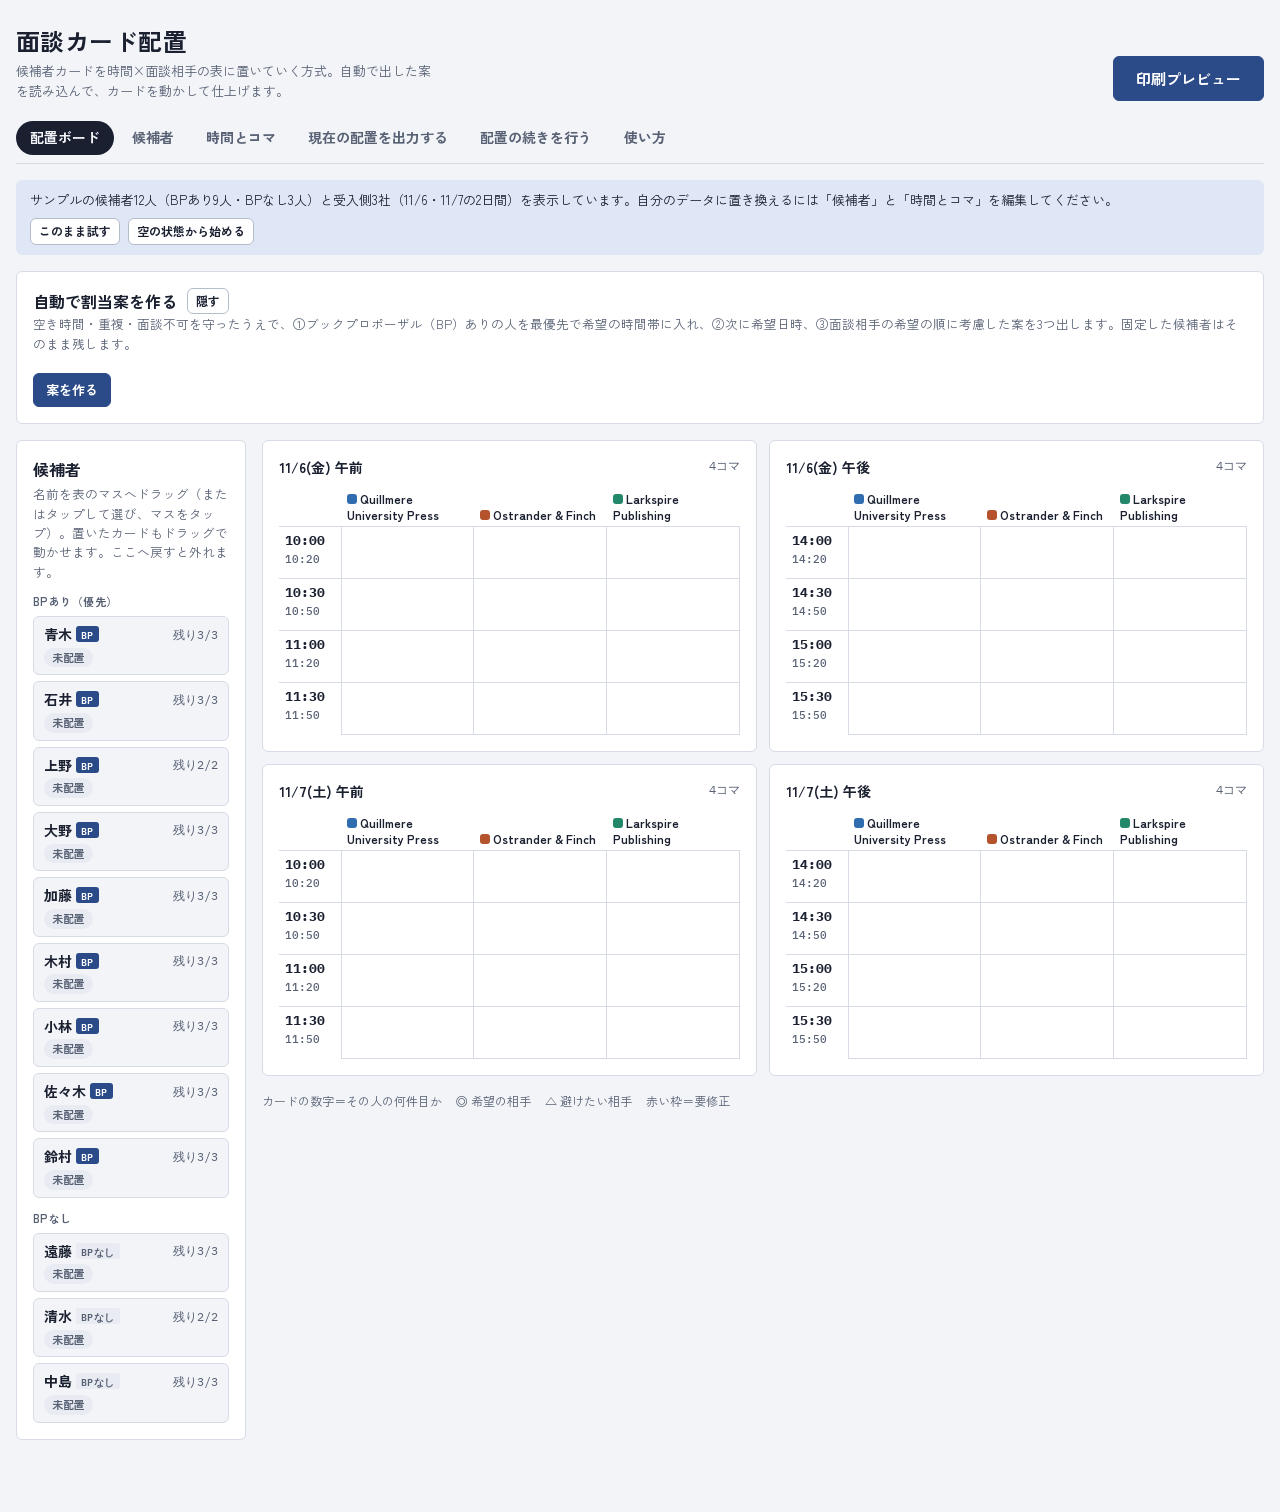
==== commit 9dfbe3e7: "Add files via upload" ====
--- a/index.html
+++ b/index.html
@@ -17,7 +17,7 @@
 ダウンロードし直したときに「stylesheet (1).css」のように名前が変わっていないかも確認してください。
 </div>
 <script>window.addEventListener('load',function(){var v=getComputedStyle(document.documentElement).getPropertyValue('--bg').trim();if(!v)document.getElementById('cssWarn').hidden=false;});</script>
-<script>window.PAGE={"key": "a", "kicker": "パターン 1＋2 · カード配置＋自動割当", "name": "面談カード配置", "lead": "候補者カードを時間×面談相手の表に置いて[...]
+<script>window.PAGE={"key": "a", "kicker": "パターン 1＋2 · カード配置＋自動割当", "name": "面談カード配置", "lead": "候補者カードを時間×面談相手の表に置いていく方式。自動で出した案を読み込んで、カードを動かして仕上げます。", "scheduleTab": "配置ボード"};</script>
 <script>
 (function(){
 'use strict';
@@ -234,7 +234,7 @@
       pk.items.forEach(x => { asg.push({ cid:c.id, iid:x.iid, slot:x.slot }); occ.i.add(x.iid+'|'+x.slot); occ.c.add(c.id+'|'+x.slot); });
     }
     const sig = asg.map(a => a.cid+a.iid+a.slot).sort().join(',');
-    if(!found.has(sig)){ const E = evaluate(asg, G); const unBp = un.filter(id => cand(id)?.bp).length; found.set(sig, { asg, un, E, key: -(E.bpTot - E.bpDone)*100000 - unBp*50000 - un.length*1000 - E.total }); }
+    if(!found.has(sig)){ const E = evaluate(asg, G); const unBp = un.filter(id => cand(id)?.bp).length; found.set(sig, { asg, un, E, key: -(E.bpTot - E.bpDone)*100000 - unBp*50000 - un.length*1000 - E.bad*500 + E.total }); }
     it++;
   }
   const list = [...found.values()].sort((a,b) => b.key - a.key);
@@ -263,14 +263,14 @@
 Object.assign(App, { commit, toast, save });
 
 /* ---------- views: shell ---------- */
-const TABS = [['schedule', PAGE.scheduleTab || 'スケジュール'], ['people','候補者'], ['settings','時間とコマ'], ['export','現在の配置を出力する'], ['resume','配置の続きを行う']];
+const TABS = [['schedule', PAGE.scheduleTab || 'スケジュール'], ['people','候補者'], ['settings','時間とコマ'], ['export','現在の配置を出力する'], ['resume','配置の続きを行う'], ['help','使い方']];
 function shell(E){
   const n = S.candidates.length;
   return '<div class="wrap"><header class="top"><div class="brand"><h1>' + esc(PAGE.name) + '</h1><p>' + esc(PAGE.lead) + '</p></div>'
     + '<div class="topright"><div class="pdfgroup"><button class="btn pri pdfmain" data-act="pdf">印刷プレビュー</button></div>'
     + '</div></header>'
     + '<nav class="tabs" role="tablist">' + TABS.map(([k,l]) => '<button class="tab" role="tab" id="tab-' + k + '" aria-selected="' + (App.tab === k) + '" data-act="tab" data-tab="' + k + '">' + l + '</button>').join('') + '</nav>'
-    + '<main id="view">' + (S.isSample ? '<div class="banner"><span>サンプルの候補者12人（BPあり9人・BPなし3人）と受入側3社（11/6・11/7の2日間）を表示しています。</span><button class="btn sm" data-act="keepSample">このまま使う</button></div>' : '')
+    + '<main id="view">' + (S.isSample ? '<div class="banner"><span>サンプルの候補者12人（BPあり9人・BPなし3人）と受入側3社（11/6・11/7の2日間）を表示しています。自分のデータに置き換えるには「候補者」と「時間とコマ」を編集してください。</span><span class="row"><button class="btn sm" data-act="keepSample">このまま試す</button>' + armBtn('clearAll','x','空の状態から始める','btn sm') + '</span></div>' : '')
     + view(E) + '</main></div>';
 }
 function view(E){
@@ -294,18 +294,18 @@
 let AUTO_OPEN = true; try{ AUTO_OPEN = localStorage.getItem('mensetsu-auto') !== '0'; }catch(e){}
 App.autoPanel = function(E){
   const P = App.plans;
-  if(!AUTO_OPEN) return '<section class="panel autobar"><div class="spread" style="align-items:center"><h2 style="margin:0">自動で割当案を作る</h2><button class="btn sm" data-act="toggleAuto" aria-expanded="false">自動案を開く</button></div></section>';
-  let h = '<section class="panel"><div class="spread"><div><div class="row" style="gap:10px"><h2 style="margin:0">自動で割当案を作る</h2><button class="btn sm" data-act="toggleAuto" aria-expanded="true">自動案を閉じる</button></div></div>'
+  if(!AUTO_OPEN) return '<section class="panel autobar"><div class="spread" style="align-items:center"><h2 style="margin:0">自動で割当案を作る</h2><button class="btn sm" data-act="toggleAuto" aria-expanded="false">表示する</button></div></section>';
+  let h = '<section class="panel"><div class="spread"><div><div class="row" style="gap:10px"><h2 style="margin:0">自動で割当案を作る</h2><button class="btn sm" data-act="toggleAuto" aria-expanded="true">隠す</button></div><p class="sub">空き時間・重複・面談不可を守ったうえで、①ブックプロポーザル（BP）ありの人を最優先で希望の時間帯に入れ、②次に希望日時、③面談相手の希望の順に考慮した案を3つ出します。固定した候補者はそのまま残します。</p></div>'
     + '<button class="btn pri" data-act="autoRun">' + (P ? '案を作り直す' : '案を作る') + '</button></div>';
   if(P){
     if(!P.plans.length) h += '<p class="sub">案を作れませんでした。候補者か面談相手を登録してください。</p>';
     h += '<div class="plans">' + P.plans.map((p,i) => {
       const n = S.candidates.length;
       return '<div class="plan ' + (i===0 ? 'best' : '') + '"><div class="spread"><h3>案' + (i+1) + '</h3>' + (i===0 ? '<span class="pill partial">おすすめ</span>' : '') + '</div>'
-        + '<dl><dt>BPあり</dt><dd>' + p.E.bpDone + '/' + p.E.bpTot + '人</dd><dt>全体</dt><dd>' + p.E.done + '/' + n + '人</dd><dt>希望の充足</dt><dd>' + Math.round(p.E.wishRate*100) + '%</dd></dl>'
+        + '<dl><dt>BPあり</dt><dd>' + p.E.bpDone + '/' + p.E.bpTot + '人</dd><dt>全体</dt><dd>' + p.E.done + '/' + n + '人</dd><dt>希望の充足</dt><dd>' + Math.round(p.E.wishRate*100) + '%</dd><dt>空き時間</dt><dd>' + p.E.gaps + 'コマ</dd><dt>スコア</dt><dd>' + p.E.total + '</dd></dl>'
         + (p.un.length ? '<div class="un">配置できない: ' + p.un.map(id => esc(cand(id)?.name) + (cand(id)?.bp ? '（BP）' : '')).join('、') + '</div>' : '')
         + '<button class="btn" data-act="planLoad" data-i="' + i + '">この案を読み込む</button></div>';
-    }).join('') + '</div><p class="sub" style="margin:10px 0 0">' + P.tried + '通りを試しました' + (P.lockedCount ? '・固定中の' + P.lockedCount + '人はそのまま' : '') + '。読み込み後に微調整できます。</p>';
+    }).join('') + '</div><p class="sub" style="margin:10px 0 0">' + P.tried + '通りを試しました' + (P.lockedCount ? '・固定中の' + P.lockedCount + '人はそのまま' : '') + '。読み込むと今の配置は置き換わります。</p>';
   }
   return h + '</section>';
 };
@@ -313,12 +313,12 @@
 /* ---------- views: people ---------- */
 function peopleView(E){
   const G = E.G;
-  let h = '<section class="panel"><div class="spread"><div><h2>候補者と希望</h2><p class="sub">記号をタップすると切り替わります。BPは「あり／なし」。時間帯は「◎／○／△／×」。</p></div></div>';
+  let h = '<section class="panel"><div class="spread"><div><h2>候補者と希望</h2><p class="sub">記号をタップすると切り替わります。BPは「あり／なし」。時間帯は「◎希望・○可・△BPなしなら可（BPありの人のみ）・×不可」、面談相手は「◎希望・○どちらでも・△避けたい・×不可」。</p></div><button class="btn pri" data-act="addCand">候補者を追加</button></div>';
   h += '<div class="csvbox"><div><b>CSVから読み込む</b>'
-    + (App.csvReport ? '<p class="sub" style="margin:4px 0 0">前回: ' + App.csvReport.added + '人追加・' + App.csvReport.updated + '人更新、時間帯の列 ' + App.csvReport.sess + ' 件を反映しました</p>' : '')
+    + (App.csvReport ? '<p class="sub" style="margin:4px 0 0">前回: ' + App.csvReport.added + '人追加・' + App.csvReport.updated + '人更新、時間帯の列 ' + App.csvReport.sess + ' 件を対応付け' + (App.csvReport.any ? '。BPあり ' + App.csvReport.bpN + '人（うちBPなしでも可 ' + App.csvReport.noBpOk + '人）・BPなし ' + App.csvReport.freeN + '人' + (App.csvReport.noneN ? '・どの枠も0の人 ' + App.csvReport.noneN + '人' : '') : '。「Any available slot without your Book Proposal」列が見つからないため、全員をBPありとして読み込みました') + (App.csvReport.unknown.length ? '。対応付けできなかった列: ' + App.csvReport.unknown.map(esc).join('、') : '') + '</p>' : '')
     + '</div>'
     + '<div class="row"><label class="row" style="gap:4px;font-size:13px"><input type="radio" name="csvmode" id="csvmode-add" value="add"' + (App.csvMode !== 'replace' ? ' checked' : '') + '>今の候補者に追加</label>'
-    + '<label class="row" style="gap:4px;font-size:13px"><input type="radio" name="csvmode" id="csvmode-rep" value="replace"' + (App.csvMode === 'replace' ? ' checked' : '') + '>置き換える</label></div>'
+    + '<label class="row" style="gap:4px;font-size:13px"><input type="radio" name="csvmode" id="csvmode-rep" value="replace"' + (App.csvMode === 'replace' ? ' checked' : '') + '>置き換える</label>'
     + '<input type="file" id="csvFile" accept=".csv,text/csv"></div></div>';
   if(!S.candidates.length) h += '<p class="sub">まだ候補者がいません。「候補者を追加」かCSVから登録してください。</p>';
   else {
@@ -330,8 +330,8 @@
       const r = E.cands[c.id];
       h += '<tr><td><input class="name" type="text" id="cn-' + c.id + '" data-cn="' + c.id + '" value="' + esc(c.name) + '" aria-label="名前"></td>'
         + '<td><button class="bptog ' + (c.bp ? 'on' : '') + '" data-act="togBp" data-c="' + c.id + '" aria-pressed="' + c.bp + '" title="ブックプロポーザルの有無">' + (c.bp ? 'あり' : 'なし') + '</button></td>'
-        + G.sessions.map((g,i) => { const v = avail(c, g.key); return '<td class="' + (i===0?'grp':'') + '"><button class="cyc ' + v + '" data-act="cycAv" data-c="' + c.id + '" data-g="' + g.key + '" title="' + esc(g.label) + 'の可否">' + App.MARK[v] + '</button></td>'; }).join('')
-        + S.interviewers.map((v,i) => { const p = ip(c, v.id); return '<td class="' + (i===0?'grp':'') + '"><button class="cyc ' + p + '" data-act="cycIp" data-c="' + c.id + '" data-i="' + v.id + '" title="' + esc(v.name) + 'との希望">' + App.MARK[p] + '</button></td>'; }).join('')
+        + G.sessions.map((g,i) => { const v = avail(c, g.key); return '<td class="' + (i===0?'grp':'') + '"><button class="cyc ' + v + '" data-act="cycAv" data-c="' + c.id + '" data-g="' + g.key + '" title="' + esc(g.label) + ': ' + AV_LABEL[v] + '">' + MARK[v] + '</button></td>'; }).join('')
+        + S.interviewers.map((v,i) => { const p = ip(c, v.id); return '<td class="' + (i===0?'grp':'') + '"><button class="cyc ' + p + '" data-act="cycIp" data-c="' + c.id + '" data-i="' + v.id + '" title="' + esc(v.name) + ': ' + IP_LABEL[p] + '">' + MARK[p] + '</button></td>'; }).join('')
         + '<td class="grp memoc"><input class="memo" type="text" id="cm-' + c.id + '" data-cmemo="' + c.id + '" value="' + esc(c.note) + '" title="' + esc(c.note) + '" aria-label="メモ"></td>'
         + '<td>' + armBtn('rmCand', c.id, '削除', 'btn sm danger') + '</td></tr>';
     });
@@ -349,30 +349,30 @@
 function settingsView(E){
   const G = E.G, k = K(), nIv = S.interviewers.length;
   let h = '<div class="list setwide">';
-  h += '<section class="panel"><h2>日程と時間帯</h2><p class="sub">候補者は1つの時間帯（例: 午前）の中で ' + k + ' 人と面談します。</p><div class="hrow"><div class="hgrp"><div class="hlab">日程</div><div class="hitems">'
+  h += '<section class="panel"><h2>日程と時間帯</h2><p class="sub">候補者は1つの時間帯（例: 午前）の中で ' + k + ' 人と面談します。</p><div class="hrow"><div class="hgrp">'
+    + '<div class="hlab">日程</div><div class="hitems">'
     + S.settings.days.map(d => '<div class="li"><input type="date" id="day-' + d.id + '" data-day="' + d.id + '" value="' + esc(d.date) + '" aria-label="日付">' + (S.settings.days.length > 1 ? armBtn('rmDay', d.id, '削除', 'btn sm danger') : '') + '</div>').join('')
     + '<button class="btn sm" data-act="addDay">日程を追加</button></div></div>'
     + '<div class="hgrp"><div class="hlab">時間帯</div><div class="hitems">'
-    + S.settings.sessions.map(se => '<div class="li"><input type="text" id="sl-' + se.id + '" data-sess="' + se.id + '" data-f="label" value="' + esc(se.label) + '" style="width:5em" aria-label="時間帯名"> <input type="time" id="st-' + se.id + '" data-sess="' + se.id + '" data-f="start" value="' + esc(se.start) + '" aria-label="開始時間">〜<input type="time" id="et-' + se.id + '" data-sess="' + se.id + '" data-f="end" value="' + esc(se.end) + '" aria-label="終了時間">' + armBtn('rmSess', se.id, '削除', 'btn sm danger') + '</div>').join('')
+    + S.settings.sessions.map(se => '<div class="li"><input type="text" id="sl-' + se.id + '" data-sess="' + se.id + '" data-f="label" value="' + esc(se.label) + '" style="width:5em" aria-label="時間帯の名前"><input type="time" step="300" id="ss-' + se.id + '" data-sess="' + se.id + '" data-f="start" value="' + esc(se.start) + '" aria-label="開始"><span class="muted">〜</span><input type="time" step="300" id="se-' + se.id + '" data-sess="' + se.id + '" data-f="end" value="' + esc(se.end) + '" aria-label="終了">' + (S.settings.sessions.length > 1 ? armBtn('rmSess', se.id, '削除', 'btn sm danger') : '') + '</div>').join('')
     + '<button class="btn sm" data-act="addSess">時間帯を追加</button></div></div></div></section>';
 
   h += '<section class="panel"><h2>コマの長さと間隔</h2><p class="sub">変更すると下のコマ一覧がすぐ変わります。はみ出した配置は外れます。</p><div class="fields">'
     + '<label class="f">1コマ（分）<input type="number" min="5" max="180" step="5" id="set-slot" data-set="slotMin" value="' + (+S.settings.slotMin) + '"></label>'
     + '<label class="f">間隔（分）<input type="number" min="0" max="120" step="5" id="set-gap" data-set="gapMin" value="' + (+S.settings.gapMin) + '"></label>'
-    + '<label class="f">1人あたりの面談数（×を付けた相手の数だけ減ります）<input type="number" min="1" max="' + Math.max(1,nIv) + '" id="set-k" data-set="perCandidate" value="' + (+S.settings.perCandidate) + '"></label>'
-    + '</div>';
+    + '<label class="f">1人あたりの面談数（×を付けた相手の数だけ減ります）<input type="number" min="1" max="' + Math.max(1,nIv) + '" id="set-k" data-set="perCandidate" value="' + k + '"></label></div>';
   if(k > nIv) h += '<p class="note">面談数（' + k + '）が面談相手の人数（' + nIv + '）より多いため割り当てられません。</p>';
   h += '<div class="list" style="margin-top:14px">' + G.sessions.map(g => {
     const cap = Math.min(Math.floor(g.slots.length * nIv / k), g.slots.length >= k ? Infinity : 0);
-    return '<div><div class="slotline"><b style="min-width:6em">' + esc(g.label) + '</b>' + (g.slots.length ? g.slots.map(s => '<span class="s">' + fmt(s.start) + '–' + fmt(s.end) + '</span>').join('') : '<span class="muted">コマなし</span>') + '</div>'
+    return '<div><div class="slotline"><b style="min-width:6em">' + esc(g.label) + '</b>' + (g.slots.length ? g.slots.map(s => '<span class="s">' + fmt(s.start) + '–' + fmt(s.end) + '</span>').join('') : '<span class="pill bad">コマが入りません</span>') + '</div>'
       + '<div class="cap">' + g.slots.length + 'コマ · この時間帯に入れられるのは最大 ' + (isFinite(cap) ? cap : 0) + ' 人</div></div>';
   }).join('') + '</div>';
   const needTot = S.candidates.reduce((s,c) => s + need(c), 0), capAll = G.sessions.reduce((s,g) => s + g.slots.length*nIv, 0);
-  h += '<p class="' + (capAll < needTot ? 'note' : 'cap') + '" style="margin-top:10px">全体の目安: 面談枠 ' + capAll + ' 件 / 必要な面談 ' + needTot + ' 件（×の分は差し引き済み）</p>';
-
-  h += '<section class="panel"><div class="spread"><div><h2>面談相手（受入側）</h2><p class="sub">Quillmere University Press・Ostrander &amp; Finch・Larkspire Publishing の3社で固定しています。</p></div>'
-    + '<button class="btn sm" data-act="resetIv">3社に戻す</button></div>'
-    + '<div class="hitems">' + S.interviewers.map(v => '<div class="li"><span class="dot" style="--ic:' + ivColor(v.id) + '"></span><input type="text" id="ivs-' + v.id + '" data-ivs="' + v.id + '" value="' + esc(v.short || '') + '" aria-label="受入側略称"> <input type="text" id="iv-' + v.id + '" data-iv="' + v.id + '" value="' + esc(v.name) + '" aria-label="受入側名">' + (S.interviewers.length > 1 ? armBtn('rmIv', v.id, '削除', 'btn sm danger') : '') + '</div>').join('') + '<button class="btn sm" data-act="addIv">面談相手を追加</button></div></section>';
+  h += '<p class="' + (capAll < needTot ? 'note' : 'cap') + '" style="margin-top:10px">全体の目安: 面談枠 ' + capAll + ' 件 / 必要な面談 ' + needTot + ' 件（×の分は差し引き済み）' + (capAll < needTot ? '。枠が足りません。コマを短くするか、時間帯か日程を増やしてください。' : '') + '</p></section>';
+
+  h += '<section class="panel"><div class="spread"><div><h2>面談相手（受入側）</h2><p class="sub">Quillmere University Press・Ostrander &amp; Finch・Larkspire Publishing の3社で固定しています。略称は表やブロックの中で使います。必要なら追加・名前の変更もできます。</p></div><span class="row"><button class="btn sm" data-act="addIv">面談相手を追加</button>' + armBtn('resetIv','x','3社に戻す','btn sm') + '</span></div><div class="list">'
+    + S.interviewers.map(v => '<div class="li"><span class="dot" style="--ic:' + ivColor(v.id) + '"></span><input type="text" id="ivs-' + v.id + '" data-ivs="' + v.id + '" value="' + esc(v.short || '') + '" placeholder="略称" aria-label="略称" style="width:8em"><input type="text" id="iv-' + v.id + '" data-iv="' + v.id + '" value="' + esc(v.name) + '" aria-label="面談相手の名前">' + armBtn('rmIv', v.id, '削除', 'btn sm danger') + '</div>').join('')
+    + '</div></section>';
   return h + '</div>';
 }
 
@@ -395,11 +395,11 @@
   const ids = new Set((o.candidates || []).map(c => c.id));
   const placed = new Set((o.assignments || []).filter(a => ids.has(a.cid)).map(a => a.cid));
   return { cands:(o.candidates || []).length, bp:(o.candidates || []).filter(c => c.bp !== false).length, placed:placed.size, asg:(o.assignments || []).length,
-    days:(o.settings?.days || []).map(d => dayLabel(d.date)).join('・'), ivs:(o.interviewers || []).map(v => v.short || v.name).join('・'), slot:o.settings?.slotMin, gap:o.settings?.gapMin, savedAt:(o.savedAt || new Date().toISOString()) };
+    days:(o.settings?.days || []).map(d => dayLabel(d.date)).join('・'), ivs:(o.interviewers || []).map(v => v.short || v.name).join('・'), slot:o.settings?.slotMin, gap:o.settings?.gapMin, savedAt:o.savedAt, from:o.savedFrom };
 }
 function summaryTable(m){
   return '<dl class="sumdl">'
-    + (m.savedAt ? '<dt>保存日時</dt><dd>' + esc(fmtDate(m.savedAt)) + '</dd>' : '')
+    + (m.savedAt ? '<dt>保存日時</dt><dd>' + esc(fmtDate(m.savedAt)) + (m.from ? '（' + esc(m.from) + '）' : '') + '</dd>' : '')
     + '<dt>候補者</dt><dd>' + m.cands + '人（BPあり ' + m.bp + '人）</dd>'
     + '<dt>配置済み</dt><dd>' + m.placed + '人・' + m.asg + '件</dd>'
     + '<dt>日程</dt><dd>' + esc(m.days || '—') + '</dd>'
@@ -409,9 +409,9 @@
 function exportView(E){
   const m = summaryOf(S);
   return '<div class="list">'
-    + '<section class="panel pdfpanel"><h2>現在の配置を出力する</h2><p class="sub">候補者・希望・時間とコマの設定・配置のすべてを、1つのJSONファイルに保存して引き継げます。</p>'
+    + '<section class="panel pdfpanel"><h2>現在の配置を出力する</h2><p class="sub">候補者・希望・時間とコマの設定・配置のすべてを、1つのJSONファイルに保存します。あとで「配置の続きを行う」タブでこのファイルを読み込むと、今の状態から作業を再開できます。別のパソコンや、もう一方の画面（カード配置／ガント調整）でも読み込めます。</p>'
     + summaryTable(m)
-    + '<div class="row" style="margin-top:14px"><button class="btn pri pdfmain" data-act="dlJson">JSONファイルをダウンロード</button><span class="muted" style="font-size:12px">ファイル名は自動で付けられます。</span></div>'
+    + '<div class="row" style="margin-top:14px"><button class="btn pri pdfmain" data-act="dlJson">JSONファイルをダウンロード</button><span class="muted" style="font-size:12px">ファイル名: mensetsu-' + stampStr(new Date()) + '.json</span></div>'
     + (FRAMED ? '<p class="note" style="margin-top:12px">この画面ではブラウザの制限でダウンロードできません。ダウンロード版のHTMLを開いて使ってください。</p>' : '')
     + '</section>'
     + '</div>';
@@ -419,12 +419,12 @@
 App.pending = null;
 function resumeView(){
   const P = App.pending;
-  let h = '<div class="list"><section class="panel pdfpanel"><h2>配置の続きを行う</h2><p class="sub">「現在の配置を出力する」で保存したJSONファイルを選んでください。</p>'
+  let h = '<div class="list"><section class="panel pdfpanel"><h2>配置の続きを行う</h2><p class="sub">「現在の配置を出力する」で保存したJSONファイルを選んでください。<b>.json ファイルのみ</b>読み込めます。</p>'
     + '<label class="dropz" id="dropz" for="resumeFile"><input type="file" id="resumeFile" accept=".json,application/json"><b>JSONファイルを選ぶ</b><span>またはここへドラッグ＆ドロップ</span></label>';
   if(P && P.error) h += '<p class="note" style="margin-top:12px">' + esc(P.error) + '</p>';
   if(P && P.data){
     h += '<div class="pend"><h3>' + esc(P.name) + '</h3>' + summaryTable(summaryOf(P.data))
-      + '<p class="sub" style="margin:8px 0">読み込むと、今この画面にある候補者と配置は置き換わります。必要なら先に保存しておいてください。</p>'
+      + '<p class="sub" style="margin:8px 0">読み込むと、今この画面にある候補者と配置は置き換わります。必要なら先に「現在の配置を出力する」で保存してください。</p>'
       + '<div class="row"><button class="btn pri" data-act="resumeApply">この内容で続きを始める</button><button class="btn" data-act="resumeCancel">やめる</button></div></div>';
   }
   h += '</section></div>';
@@ -439,7 +439,7 @@
   r.onload = () => {
     let o;
     try{ o = JSON.parse(String(r.result).replace(/^﻿/, '')); }catch(e){ App.pending = { error:'「' + file.name + '」はJSONとして読めませんでした。ファイルが壊れていないか確認してください。' }; render(); return; }
-    if(!o || typeof o !== 'object' || !o.settings || !Array.isArray(o.candidates) || !Array.isArray(o.interviewers)){ App.pending = { error:'「' + file.name + '」はこのツールの保存データではありません。' }; render(); return; }
+    if(!o || typeof o !== 'object' || !o.settings || !Array.isArray(o.candidates) || !Array.isArray(o.interviewers)){ App.pending = { error:'「' + file.name + '」はこのツールの保存データではありません。「現在の配置を出力する」で作ったファイルを選んでください。' }; render(); return; }
     App.pending = { name:file.name, data:o }; render();
   };
   r.onerror = () => { App.pending = { error:'ファイルを読み込めませんでした。' }; render(); };
@@ -450,14 +450,14 @@
   const step = (n, t, body) => '<li class="hs"><span class="hn">' + n + '</span><div><h3>' + t + '</h3>' + body + '</div></li>';
   const go = (tab, label) => '<button class="btn sm" data-act="tab" data-tab="' + tab + '">' + label + '</button>';
   return '<div class="help">'
-    + '<section class="panel"><h2>使い方</h2><p class="sub">ブックプロポーザル面談（11/6・11/7、受入側3社）の時間割を作り、PDFで配るまでの流れです。</p>'
+    + '<section class="panel"><h2>使い方</h2><p class="sub">ブックプロポーザル面談（11/6・11/7、受入側3社）の時間割を作り、PDFで配るまでの流れです。上から順に進めてください。</p>'
     + '<ol class="steps">'
-    + step(1, '候補者をCSVで読み込む', '<p>' + go('people','候補者') + ' タブの「CSVから読み込む」でファイルを選びます。列は <code>Name</code>・4つの時間帯（午前/午後など）で管理できます。</p>')
-    + step(2, '希望を確認・追加する', '<p>同じタブの表で記号をタップすると切り替わります。特に希望の強い時間帯は ◎ に、会えない受入側は × にします。</p>')
-    + step(3, '時間とコマを確かめる', '<p>' + go('settings','時間とコマ') + ' タブで、1コマの長さと間隔を決めます。下に出る「面談枠 ○件 / 必要な面談 ○件」から、適切な値に調整します。</p>')
-    + step(4, '自動で割当案を作る', '<p>' + go('schedule', esc(PAGE.scheduleTab || 'スケジュール')) + ' タブの「案を作る」を押し、良さそうな案の「この案を読み込む」を押します。</p>')
+    + step(1, '候補者をCSVで読み込む', '<p>' + go('people','候補者') + ' タブの「CSVから読み込む」でファイルを選びます。列は <code>Name</code>・4つの時間帯（<i>… with your Book Proposal</i>）・<code>Any available slot without your Book Proposal</code>・<code>Memo</code>。1 が○、0 が×として入ります。初回は「置き換える」を選ぶとサンプルが消えます。</p>')
+    + step(2, '希望を確認・追加する', '<p>同じタブの表で記号をタップすると切り替わります。特に希望の強い時間帯は ◎ に、会えない受入側は × にします。× を付けた数だけ、その人の面談数が減ります。BPの「あり／なし」もここで直せます。</p>')
+    + step(3, '時間とコマを確かめる', '<p>' + go('settings','時間とコマ') + ' タブで、1コマの長さと間隔を決めます。下に出る「面談枠 ○件 / 必要な面談 ○件」で枠が足りるか確認できます。</p>')
+    + step(4, '自動で割当案を作る', '<p>' + go('schedule', esc(PAGE.scheduleTab || 'スケジュール')) + ' タブの「案を作る」を押し、良さそうな案の「この案を読み込む」を押します。BPありの人が最優先、次に希望日時、次に受入側の希望の順で組まれます。</p>')
     + step(5, '手で仕上げる', PAGE.helpAdjust || '')
-    + step(6, 'PDFで出力する', '<p>画面右上の <b>印刷プレビュー</b> を押すと、出力イメージが大きく表示されます。</p>')
+    + step(6, 'PDFで出力する', '<p>画面右上の <b>印刷プレビュー</b> を押すと、出力イメージが大きく表示されます。日ごとの時間割・候補者別一覧・面談相手別から出力する内容を選び、タイトルを確かめてから「印刷／PDFに保存」を押し、送信先で「PDFに保存」を選びます。</p>')
     + '</ol></section>'
     + '<div class="grid2">'
     + '<section class="panel"><h2>記号の意味</h2><table class="htab"><tbody>'
@@ -478,7 +478,7 @@
     + '<li>1人の面談は、午前か午後のどちらか1つの時間帯の中に収めます。</li>'
     + '<li>「固定する」を押した人は、自動で案を作り直してもそのまま残ります。</li>'
     + '<li>「リセット」でその人の割り当てだけを外せます。全員を外すときは「全員リセット」（2回押し）。</li>'
-    + '<li>入力内容はこのブラウザに自動で保存されます。作業を中断・引き継ぐときは ' + go('export','現在の配置を出力する') + ' でJSONファイルを保存しておきましょう。</li>'
+    + '<li>入力内容はこのブラウザに自動で保存されます。作業を中断・引き継ぐときは ' + go('export','現在の配置を出力する') + ' でJSONファイルを保存し、' + go('resume','配置の続きを行う') + ' で読み込むと続きから再開できます。</li>'
     + '</ul></section>'
     + '</div></div>';
 }
@@ -516,13 +516,13 @@
 A.addIv = () => { S.interviewers.push({ id:uid('i'), name:'面談相手' + (S.interviewers.length+1), short:'' }); commit(); };
 A.resetIv = () => { S.interviewers = FIXED_IV(); commit(); toast('面談相手を3社に戻しました'); };
 A.rmIv = el => { S.interviewers = S.interviewers.filter(v => v.id !== el.dataset.id); if(+S.settings.perCandidate > S.interviewers.length) S.settings.perCandidate = Math.max(1, S.interviewers.length); commit(); };
-A.addDay = () => { const last = S.settings.days[S.settings.days.length-1]; let d = ''; try{ const x = new Date(last.date + 'T00:00:00'); x.setDate(x.getDate()+1); d = x.getFullYear() + '-' + String(x.getMonth()+1).padStart(2,'0') + '-' + String(x.getDate()).padStart(2,'0'); }catch(e){} S.settings.days.push({ id:uid('d'), date:d || '2026-01-01' }); commit(); };
+A.addDay = () => { const last = S.settings.days[S.settings.days.length-1]; let d = ''; try{ const x = new Date(last.date + 'T00:00:00'); x.setDate(x.getDate()+1); d = x.getFullYear() + '-' + String(x.getMonth()+1).padStart(2,'0') + '-' + String(x.getDate()).padStart(2,'0'); }catch(e){} S.settings.days.push({ id:uid('d'), date:d }); commit(); };
 A.rmDay = el => { S.settings.days = S.settings.days.filter(d => d.id !== el.dataset.id); commit(); };
 A.addSess = () => { S.settings.sessions.push({ id:uid('s'), label:'夕方', start:'17:00', end:'18:00' }); commit(); };
 A.rmSess = el => { S.settings.sessions = S.settings.sessions.filter(s => s.id !== el.dataset.id); commit(); };
 A.autoRun = () => { App.plans = solve(); render(); };
 A.planLoad = el => { const p = App.plans?.plans[+el.dataset.i]; if(!p) return; S.assignments = p.asg.map(a => ({...a})); App.sel = null; commit(); toast('案' + (+el.dataset.i+1) + 'を読み込みました'); };
-A.resetCand = el => { const id = el.dataset.c; const c = cand(id); S.assignments = S.assignments.filter(a => a.cid !== id); S.locked = S.locked.filter(x => x !== id); App.sel = null; commit(); toast((c ? c.name : '') + 'さんの割り当てを外しました'); };
+A.resetCand = el => { const id = el.dataset.c; const c = cand(id); S.assignments = S.assignments.filter(a => a.cid !== id); S.locked = S.locked.filter(x => x !== id); App.sel = null; commit(); toast((c ? c.name + 'さんの' : '') + '割り当てをリセットしました'); };
 A.lock = el => { const id = el.dataset.c; const s = new Set(S.locked); s.has(id) ? s.delete(id) : s.add(id); S.locked = [...s]; commit(); };
 A.copy = el => {
   const ta = document.getElementById(el.dataset.t); if(!ta) return;
@@ -540,7 +540,7 @@
     const ch = t[i];
     if(q){ if(ch === '"'){ if(t[i+1] === '"'){ f += '"'; i++; } else q = false; } else f += ch; }
     else if(ch === '"') q = true;
-    else if(ch === ','){ row.push(f); f = ''; }
+    else if(ch === ',' ){ row.push(f); f = ''; }
     else if(ch === '\n' || ch === '\r'){ if(ch === '\r' && t[i+1] === '\n') i++; row.push(f); rows.push(row); row = []; f = ''; }
     else f += ch;
   }
@@ -637,7 +637,7 @@
   else if(d.ivs){ iv(d.ivs).short = el.value.trim(); commit(); }
   else if(d.day){ S.settings.days.find(x => x.id === d.day).date = el.value; commit(); }
   else if(d.sess){ S.settings.sessions.find(x => x.id === d.sess)[d.f] = el.value; commit(); }
-  else if(d.set){ let v = Math.round(+el.value || 0); if(d.set === 'slotMin') v = Math.max(5, v); if(d.set === 'gapMin') v = Math.max(0, v); if(d.set === 'perCandidate') v = Math.max(1, Math.min(Math.max(1, S.interviewers.length), v)); if(d.set === 'slotMin' || d.set === 'gapMin' || d.set === 'perCandidate') S.settings[d.set] = v; commit(); }
+  else if(d.set){ let v = Math.round(+el.value || 0); if(d.set === 'slotMin') v = Math.max(5, v); if(d.set === 'gapMin') v = Math.max(0, v); if(d.set === 'perCandidate') v = Math.max(1, Math.min(Math.max(1,S.interviewers.length), v)); S.settings[d.set] = v; App.plans = null; commit(); }
 });
 
 
@@ -657,21 +657,24 @@
   const title = (!S.title || S.title === '面談スケジュール') ? 'Interview Schedule' : S.title;
   const bpEn = (c, gk) => !c ? '' : c.bp ? (gk && avail(c, gk) === 'nobp' ? 'Yes (without BP this time)' : 'Yes') : 'No';
   const gLabel = g => (S.settings.days.length > 1 ? dayEn(g.day.date) + ' ' : '') + sessEn(g.se.label);
+  const now = new Date();
+  const stamp = now.getFullYear() + '/' + (now.getMonth()+1) + '/' + now.getDate() + ' ' + String(now.getHours()).padStart(2,'0') + ':' + String(now.getMinutes()).padStart(2,'0');
   const notDone = S.candidates.filter(c => ['none','partial','bad'].includes(E.cands[c.id].status));
   const ivName = id => esc(ivShort(id));
   let body = '';
-  const head = '<header><h1>' + esc(title) + '</h1><div class="meta"><sup class="bpm">BP</sup> = with Book Proposal / ' + S.interviewers.filter(v => v.short && v.short !== v.name).map(v => esc(v.short || v.name)).join(' / ') + '</div>';
+  const head = '<header><h1>' + esc(title) + '</h1><div class="meta"><sup class="bpm">BP</sup> = with Book Proposal / ' + S.interviewers.filter(v => v.short && v.short !== v.name).map(v => esc(v.short) + ' = ' + esc(v.name)).join(', ') + ' / Slot ' + (+S.settings.slotMin) + ' min, gap ' + (+S.settings.gapMin) + ' min / ' + S.candidates.length + ' candidates / Generated ' + stamp + '</div></header>'
+    + (notDone.length ? '<p class="warn">Incomplete / needs fixing: ' + notDone.map(c => esc(c.name) + ' (' + STATUS_EN[E.cands[c.id].status] + ')').join(', ') + '</p>' : '');
   if(o.grid){
     S.settings.days.forEach((d, di) => {
       const gs = G.sessions.filter(g => g.day.id === d.id && g.slots.length);
       if(!gs.length) return;
       body += '<section class="page">' + head + '<h2>' + esc(dayEn(d.date)) + '</h2><div class="sessions">';
       gs.forEach(g => {
-        body += '<div class="sess"><h3>' + esc(sessEn(g.se.label)) + ' (' + esc(g.se.start) + '–' + esc(g.se.end) + ')</h3><table class="tt"><thead><tr><th class="t">Time</th>' + S.interviewers.map(v => '<th>' + esc(v.short || v.name) + '</th>').join('') + '</tr></thead><tbody>';
+        body += '<div class="sess"><h3>' + esc(sessEn(g.se.label)) + ' (' + esc(g.se.start) + '–' + esc(g.se.end) + ')</h3><table class="tt"><thead><tr><th class="t">Time</th>' + S.interviewers.map(v => '<th>' + esc(v.name) + '</th>').join('') + '</tr></thead><tbody>';
         g.slots.forEach(sl => {
           body += '<tr><th class="t">' + fmt(sl.start) + '<br><small>–' + fmt(sl.end) + '</small></th>' + S.interviewers.map(v => {
             const here = S.assignments.filter(a => a.iid === v.id && a.slot === sl.key);
-            return '<td>' + here.map(a => { const c = cand(a.cid); if(!c) return ''; const nb = c.bp && avail(c, sl.g) === 'nobp'; return esc(c.name) + (c.bp && !nb ? '<sup class="bpm">BP</sup>' : ''); }).join('') + '</td>';
+            return '<td>' + here.map(a => { const c = cand(a.cid); if(!c) return ''; const nb = c.bp && avail(c, sl.g) === 'nobp'; return esc(c.name) + (c.bp && !nb ? '<sup class="bpm">BP</sup>' : ''); }).join('<br>') + '</td>';
           }).join('') + '</tr>';
         });
         body += '</tbody></table></div>';
@@ -680,7 +683,7 @@
     });
   }
   if(o.list){
-    body += '<section class="page">' + head + '<h2>By Candidate</h2><table class="list"><thead><tr><th>Candidate</th><th>BP</th><th>Session</th>' + Array.from({length:K()}, (_,i) => '<th>' + ordEn(i+1) + '</th>').join('') + '</tr></thead><tbody>';
+    body += '<section class="page">' + head + '<h2>By Candidate</h2><table class="list"><thead><tr><th>Candidate</th><th>BP</th><th>Session</th>' + Array.from({length:K()}, (_,i) => '<th>' + ordEn(i+1) + ' interview</th>').join('') + '</tr></thead><tbody>';
     const rows = S.candidates.map(c => ({ c, r:E.cands[c.id] })).sort((a,b) => (a.r.items[0]?.sl.gidx ?? 1e9) - (b.r.items[0]?.sl.gidx ?? 1e9));
     rows.forEach(({c, r}) => {
       const g = r.items[0] ? G.gmap[r.items[0].sl.g] : null;
@@ -697,7 +700,7 @@
       G.sessions.forEach(g => {
         const gi = items.filter(x => x.sl.g === g.key);
         if(!gi.length) return;
-        body += '<div class="ivg"><h3>' + esc(dayEn(g.day.date)) + ' · ' + esc(sessEn(g.se.label)) + ' (' + esc(g.se.start) + '–' + esc(g.se.end) + ')</h3><table class="list"><thead><tr><th>Time</th><th>Candidate</th><th>BP</th></tr></thead><tbody>'
+        body += '<div class="ivg"><h3>' + esc(dayEn(g.day.date)) + ' · ' + esc(sessEn(g.se.label)) + ' (' + esc(g.se.start) + '–' + esc(g.se.end) + ')</h3><table class="list"><thead><tr><th class="tm">Time</th><th>Candidate</th><th class="bpc">BP</th></tr></thead><tbody>'
           + gi.map(x => '<tr><td class="tm"><b>' + fmt(x.sl.start) + '</b>–' + fmt(x.sl.end) + '</td><td class="nm">' + esc(cand(x.a.cid)?.name) + '</td><td class="bpc">' + bpEn(cand(x.a.cid), x.sl.g) + '</td></tr>').join('')
           + '</tbody></table></div>';
       });
@@ -706,24 +709,32 @@
     });
   }
   if(!body) body = '<section class="page">' + head + '<p>Select at least one section to output.</p></section>';
-  const css = '@page{size:A4 landscape;margin:12mm}*{box-sizing:border-box}html,body{margin:0;background:#fff;color:#111}body{font-family:"Yu Gothic","YuGothic","Hiragino Sans","Meiryo",sans-serif;font-size:10pt}body{padding:0}.page{padding:0;page-break-after:always;break-after:page}.page:last-child{page-break-after:auto;break-after:auto}header{display:flex;justify-content:space-between;align-items:baseline;border-bottom:2px solid #111;padding-bottom:4px;margin-bottom:8px}h1{font-size:14pt;margin:0}.meta{font-size:8.5pt;color:#4b5563}.sessions{display:flex;gap:8mm}.sess{flex:1;min-width:0}table{border-collapse:collapse;width:100%}th,td{border:1px solid #888;padding:4px 6px;vertical-align:middle}thead th{background:#eef0f4;font-size:9.5pt}.tt td{text-align:center;height:13mm;font-weight:700;font-size:10.5pt}.tt th.t{width:17mm;text-align:center;font-size:9.5pt;background:#f6f7f9}.list td{font-size:10pt}.list .nm{font-weight:700;white-space:nowrap}.bpm{font-size:6.5pt;font-weight:700;color:#1d4f9c;margin-left:2px;vertical-align:super}';
+  const css = '@page{size:A4 landscape;margin:12mm}*{box-sizing:border-box}html,body{margin:0;background:#fff;color:#111}body{font-family:"Yu Gothic","YuGothic","Hiragino Sans","Meiryo",sans-serif;font-size:10.5pt;line-height:1.4;-webkit-print-color-adjust:exact;print-color-adjust:exact}'
+    + '.page{padding:0;page-break-after:always;break-after:page}.page:last-child{page-break-after:auto;break-after:auto}'
+    + '@media screen{body{background:#e9ebef;padding:16px}.page{background:#fff;width:273mm;min-height:186mm;margin:0 auto 16px;padding:12mm;box-shadow:0 2px 10px rgba(0,0,0,.15)}}'
+    + 'header{display:flex;justify-content:space-between;align-items:baseline;border-bottom:2px solid #111;padding-bottom:4px;margin-bottom:8px}h1{font-size:14pt;margin:0}.meta{font-size:8.5pt;color:#555}'
+    + 'h2{font-size:13pt;margin:6px 0 8px}h3{font-size:11pt;margin:0 0 4px}.warn{font-size:9pt;color:#9b1c14;margin:0 0 6px}'
+    + '.sessions{display:flex;gap:8mm}.sess{flex:1;min-width:0}table{border-collapse:collapse;width:100%}th,td{border:1px solid #888;padding:4px 6px;vertical-align:middle}'
+    + 'thead th{background:#eef0f4;font-size:9.5pt}.tt td{text-align:center;height:13mm;font-weight:700;font-size:10.5pt}.tt th.t{width:17mm;text-align:center;font-size:9.5pt;background:#f6f7f9}.tt th.t small{font-weight:400;color:#555;font-size:8pt}'
+    + '.list td{font-size:10pt}.list .nm{font-weight:700;white-space:nowrap}.list .memo{font-size:8.5pt;color:#444}.bpm{font-size:6.5pt;font-weight:700;color:#1d4f9c;margin-left:2px;vertical-align:super}.bpc{font-size:9pt;white-space:nowrap}.muted{color:#888}.ivg{margin-bottom:6mm;break-inside:avoid;page-break-inside:avoid}.ivg .tm{width:30mm;white-space:nowrap}.ivg th.bpc{width:55mm}tr{page-break-inside:avoid;break-inside:avoid}';
   return '<!doctype html><html lang="en"><head><meta charset="utf-8"><title>' + esc(title) + '</title><style>' + css + '</style></head><body>' + body + '</body></html>';
 }
 function openReport(){
   closeReport();
-  const P = { bg:'#ffffff', fg:'#1a2030', mu:'#586174', ln:'#b5bdcc', ac:'#2b4a88', on:'#dfe8ff', btn:'#ffffff' };
-  const btn = (pri) => 'font:inherit;font-size:13px;font-weight:700;padding:7px 14px;border-radius:6px;cursor:pointer;border:1px solid ' + (pri ? P.ac : P.ln) + ';background:' + (pri ? P.ac : P.btn) + ';color:' + (pri ? '#fff' : P.fg) + ';';
+  const dark = window.matchMedia && window.matchMedia('(prefers-color-scheme: dark)').matches && document.documentElement.dataset.theme !== 'light' || document.documentElement.dataset.theme === 'dark';
+  const P = dark ? { bg:'#191e28', fg:'#e5e8ef', mu:'#9aa2b4', ln:'#454e63', ac:'#8eaeeb', on:'#0f131b', btn:'#222836' } : { bg:'#ffffff', fg:'#1a2030', mu:'#586174', ln:'#b5bdcc', ac:'#2b4a88', on:'#ffffff', btn:'#ffffff' };
+  const btn = (pri) => 'font:inherit;font-size:13px;font-weight:700;padding:7px 14px;border-radius:6px;cursor:pointer;border:1px solid ' + (pri ? P.ac : P.ln) + ';background:' + (pri ? P.ac : P.btn) + ';color:' + (pri ? P.on : P.fg);
   const lab = 'display:inline-flex;align-items:center;gap:4px;font-size:13px;color:' + P.fg;
   const ov = document.createElement('div'); ov.id = 'rpOverlay';
-  ov.setAttribute('style', 'position:fixed;inset:0;z-index:1000;display:flex;align-items:center;justify-content:center;padding:2vh 2vw;background:rgba(10,14,22,.55);font-family:"Zen Kaku Gothic New","Yu Gothic","Meiryo",sans-serif;');
-  ov.innerHTML = '<div id="rpDialog" role="dialog" aria-modal="true" aria-label="PDFのプレビュー" style="width:min(1280px,96vw);height:94vh;display:flex;flex-direction:column;background:' + P.bg + ';color:' + P.fg + ';border-radius:12px;box-shadow:0 12px 32px rgba(0,0,0,.2);overflow:hidden">'
-    + '<div style="display:flex;flex-wrap:wrap;gap:10px 18px;align-items:center;justify-content:space-between;padding:14px 18px;border-bottom:1px solid ' + P.ln + ';background:#f8f9fc">'
-    + '<div style="display:flex;flex-direction:column;min-width:0"><b style="font-size:17px">PDFのプレビュー</b><span style="font-size:12px;color:' + P.mu + '">「印刷／PDFに保存」を押すと保存画面が開きます</span></div>'
+  ov.setAttribute('style', 'position:fixed;inset:0;z-index:1000;display:flex;align-items:center;justify-content:center;padding:2vh 2vw;background:rgba(10,14,22,.55);font-family:"Zen Kaku Gothic New","Yu Gothic","Meiryo",sans-serif');
+  ov.innerHTML = '<div id="rpDialog" role="dialog" aria-modal="true" aria-label="PDFのプレビュー" style="width:min(1280px,96vw);height:94vh;display:flex;flex-direction:column;background:' + P.bg + ';color:' + P.fg + ';border-radius:12px;box-shadow:0 20px 60px rgba(0,0,0,.35);overflow:hidden">'
+    + '<div style="display:flex;flex-wrap:wrap;gap:10px 18px;align-items:center;justify-content:space-between;padding:14px 18px;border-bottom:1px solid ' + P.ln + '">'
+    + '<div style="display:flex;flex-direction:column;min-width:0"><b style="font-size:17px">PDFのプレビュー</b><span style="font-size:12px;color:' + P.mu + '">「印刷／PDFに保存」を押し、送信先で「PDFに保存」を選んでください（A4横）。</span></div>'
     + '<div style="display:flex;flex-wrap:wrap;gap:8px 14px;align-items:center">'
     + '<label style="' + lab + '"><input type="checkbox" id="rp-grid" data-rp="grid"' + (App.rp.grid ? ' checked' : '') + '>日ごとの時間割</label>'
     + '<label style="' + lab + '"><input type="checkbox" id="rp-list" data-rp="list"' + (App.rp.list ? ' checked' : '') + '>候補者別一覧</label>'
     + '<label style="' + lab + '"><input type="checkbox" id="rp-iv" data-rp="iv"' + (App.rp.iv ? ' checked' : '') + '>面談相手別</label>'
-    + '<input type="text" id="rp-title" value="' + esc(S.title && S.title !== '面談スケジュール' ? S.title : 'Interview Schedule') + '" aria-label="タイトル" style="font:inherit;font-size:13px;padding:7px 10px;border:1px solid ' + P.ln + ';border-radius:6px;width:220px;background:' + P.btn + ';color:' + P.fg + '">'
+    + '<input type="text" id="rp-title" value="' + esc(S.title && S.title !== '面談スケジュール' ? S.title : 'Interview Schedule') + '" aria-label="タイトル" style="font:inherit;font-size:13px;width:12em;padding:6px 8px;border-radius:6px;border:1px solid ' + P.ln + ';background:' + P.btn + ';color:' + P.fg + '">'
     + '<button data-act="rpPrint" style="' + btn(true) + '">印刷／PDFに保存</button><button data-act="rpClose" style="' + btn(false) + '">閉じる</button></div></div>'
     + '<iframe id="rpFrame" title="PDFのプレビュー" style="flex:1;width:100%;border:0;background:#e9ebef"></iframe></div>';
   document.body.appendChild(ov);
@@ -742,7 +753,8 @@
   const f = document.createElement('iframe'); f.id = 'rpHidden'; f.title = 'PDF出力'; f.setAttribute('aria-hidden','true');
   f.style.cssText = 'position:fixed;left:-20000px;top:0;width:1123px;height:794px;border:0';
   document.body.appendChild(f);
-  let d; try{ d = f.contentDocument; d.open(); d.write(reportHtml()); d.close(); }
+  let d;
+  try{ d = f.contentDocument; d.open(); d.write(reportHtml()); d.close(); }
   catch(e){ f.remove(); openReport(); return; }
   const go = () => {
     if(!d.querySelector('.page')){ f.remove(); openReport(); return; }
@@ -801,7 +813,7 @@
 
 document.addEventListener('dragover', e => { const z = e.target.closest && e.target.closest('#dropz'); if(z){ e.preventDefault(); z.classList.add('over'); } });
 document.addEventListener('dragleave', e => { const z = e.target.closest && e.target.closest('#dropz'); if(z) z.classList.remove('over'); });
-document.addEventListener('drop', e => { const z = e.target.closest && e.target.closest('#dropz'); if(!z) return; e.preventDefault(); z.classList.remove('over'); const fs = e.dataTransfer && e.dataTransfer.files; if(fs && fs.length){ const fr = new FileReader(); fr.onload = () => importText(fr.result); fr.readAsText(fs[0]); } });
+document.addEventListener('drop', e => { const z = e.target.closest && e.target.closest('#dropz'); if(!z) return; e.preventDefault(); z.classList.remove('over'); const fs = e.dataTransfer && e.dataTransfer.files; if(fs && fs.length > 1){ App.pending = { error:'ファイルは1つだけ選んでください。' }; render(); return; } readResumeFile(fs && fs[0]); });
 
 App.start = function(){
   S = normalize(load() || sample());
@@ -814,7 +826,7 @@
 <script>
 (function(){
 'use strict';
-window.PAGE.helpAdjust = '<p>左の候補者の名前を表のマスへドラッグすると配置されます（タップで選んでからマスをタップしても可）。置いたカードはドラッグで移動できます。重なっている場合は、対象のカードを選んでから別のマスをタップすると入れ替えできます。</p>';
+window.PAGE.helpAdjust = '<p>左の候補者の名前を表のマスへドラッグすると配置されます（タップで選んでからマスをタップしても可）。置いたカードはドラッグで別のマスへ動かせ、埋まっているマスなら入れ替わります。左の一覧へ戻すと外れます。候補者を選ぶと、置けるマスが緑、注意が黄、置けないマスが斜線で表示されます。</p>';
 const A = App.actions, esc = App.esc;
 
 function candInfo(E, cid){
@@ -822,7 +834,7 @@
   const locked = App.S.locked.includes(cid);
   const av = E.G.sessions.map(g => { const v = App.avail(c, g.key); return '<span class="chip ' + (v === 'nobp' ? 'avoid' : v) + '">' + esc(g.label) + ' ' + App.MARK[v] + (v === 'nobp' ? ' BPなし' : '') + '</span>'; }).join('');
   const ps = App.S.interviewers.filter(v => App.ip(c, v.id) !== 'ok').map(v => { const p = App.ip(c, v.id); return '<span class="chip ' + p + '">' + esc(v.short || v.name) + ' ' + App.MARK[p] + '</span>'; }).join('');
-  return '<div class="selbar"><div class="spread"><div><b class="selname">' + esc(c.name) + '</b> ' + App.bpBadge(c) + ' ' + App.statusPill(r.status) + '</div>'
+  return '<div class="selbar"><div class="spread"><div><b class="selname">' + esc(c.name) + '</b> ' + App.bpBadge(c) + ' ' + App.statusPill(r.status) + '' + '</div>'
     + '<div class="row">' + (App.sel.type === 'card' ? '<button class="btn sm danger" data-act="rmCard">このカードを外す</button>' : '')
     + (r.items.length ? '<button class="btn sm" data-act="resetCand" data-c="' + cid + '">この人をリセット</button>' : '')
     + '<button class="btn sm ' + (locked ? 'on' : '') + '" data-act="lock" data-c="' + cid + '">' + (locked ? '固定中' : '固定する') + '</button>'
@@ -840,7 +852,7 @@
   const S = App.S, k = E.k, sel = App.sel;
   const selCid = sel ? (sel.type === 'cand' ? sel.cid : S.assignments[sel.ix]?.cid) : null;
   let h = App.autoPanel(E);
-  h += '<div class="a-layout"><aside class="panel tray" data-drop="tray"><div class="spread"><h2>候補者</h2>' + (S.assignments.length ? App.armBtn('clearAsg','x','全員リセット','btn sm danger') : '') + '</div>';
+  h += '<div class="a-layout"><aside class="panel tray" data-drop="tray"><div class="spread"><h2>候補者</h2>' + (S.assignments.length ? App.armBtn('clearAsg','x','全員リセット','btn sm danger') : '') + '</div><p class="sub">名前を表のマスへドラッグ（またはタップして選び、マスをタップ）。置いたカードもドラッグで動かせます。ここへ戻すと外れます。</p><div class="tray-list">';
   if(!S.candidates.length) h += '<p class="sub">候補者タブから登録してください。</p>';
   const isDone = c => { const r = E.cands[c.id]; return r.need > 0 && r.items.length >= r.need; };
   const ord = App.ordered(), todo = ord.filter(c => !isDone(c)), done = ord.filter(isDone);
@@ -864,7 +876,7 @@
   E.G.sessions.forEach(g => {
     h += '<div class="panel sess"><div class="spread"><h3>' + esc(g.label) + '</h3><span class="muted num" style="font-size:12px">' + g.slots.length + 'コマ</span></div>';
     if(!g.slots.length){ h += '<p class="sub">この時間帯にはコマが入りません。</p></div>'; return; }
-    h += '<div class="scroll"><table class="tt"><thead><tr><th></th>' + S.interviewers.map(v => '<th><span class="dot" style="--ic:' + App.ivColor(v.id) + '"></span> <span title="' + esc(v.name) + '">' + esc(v.short || v.name) + '</span></th>').join('') + '</tr></thead><tbody>';
+    h += '<div class="scroll"><table class="tt"><thead><tr><th></th>' + S.interviewers.map(v => '<th><span class="dot" style="--ic:' + App.ivColor(v.id) + '"></span> <span title="' + esc(v.name) + '">' + esc(v.name) + '</span></th>').join('') + '</tr></thead><tbody>';
     g.slots.forEach(sl => {
       h += '<tr><th class="t num">' + App.fmt(sl.start) + '<small>' + App.fmt(sl.end) + '</small></th>';
       S.interviewers.forEach(v => {
@@ -886,10 +898,11 @@
     });
     h += '</tbody></table></div></div>';
   });
-  h += '</div><p class="legend" style="margin-top:4px"><span>カードの数字＝その人の何件目か</span><span>◎ 希望の相手</span><span>△ 避けたい相手</span><span>赤い枠＝要修正</span></p>';
+  h += '</div><p class="legend" style="margin-top:4px"><span>カードの数字＝その人の何件目か</span><span>◎ 希望の相手</span><span>△ 避けたい相手</span><span>赤い枠＝要修正</span></p></section></div>';
   return h;
 };
 
+/* highlight cells without re-rendering (works during drag) */
 function highlight(){
   const S = App.S, sel = App.sel, G = App.E.G;
   const cells = document.querySelectorAll('td.cell');
@@ -921,7 +934,7 @@
   const occIx = S.assignments.findIndex(a => a.iid === iid && a.slot === slot);
   if(sel.type === 'cand'){
     const c = App.cand(sel.cid), cnt = S.assignments.filter(a => a.cid === sel.cid).length;
-    const nd = App.need(c); if(cnt >= nd){ App.toast(nd === 0 ? c.name + 'さんは全員×のため面談がありません' : c.name + 'さんは' + nd + '件とも配置済みです。カードを外してから別のマスを選んでください'); return; }
+    const nd = App.need(c); if(cnt >= nd){ App.toast(nd === 0 ? c.name + 'さんは全員×のため面談がありません' : c.name + 'さんは' + nd + '件とも配置済みです。カードを動かしてください'); return; }
     if(occIx >= 0){ App.toast('このマスは埋まっています'); return; }
     S.assignments.push({ cid:sel.cid, iid, slot });
     if(cnt + 1 >= nd) App.sel = null;
@@ -950,13 +963,14 @@
 A.rmCard = () => { if(App.sel?.type !== 'card') return; App.S.assignments.splice(App.sel.ix, 1); App.sel = null; App.commit(); };
 A.clearCand = el => { const cid = el.dataset.c; App.S.assignments = App.S.assignments.filter(a => a.cid !== cid); App.sel = { type:'cand', cid }; App.commit(); };
 
+/* drag: mouse and touch */
 App.pointerDrag({
   handle:'.card, .cchip',
   zone:'td.cell, .tray',
   start(el){
     if(el.classList.contains('cchip')){
       const cid = el.dataset.c, cnt = App.S.assignments.filter(a => a.cid === cid).length;
-      const nd = App.need(App.cand(cid)); if(cnt >= nd){ App.toast(App.cand(cid).name + (nd === 0 ? 'さんは面談がありません' : 'さんは' + nd + '件とも配置済みです。カードを外してから別の候補者を選んでください')); return false; }
+      const nd = App.need(App.cand(cid)); if(cnt >= nd){ App.toast(App.cand(cid).name + (nd === 0 ? 'さんは面談がありません' : 'さんは' + nd + '件とも配置済みです。カードを動かしてください')); return false; }
       App.sel = { type:'cand', cid };
     } else App.sel = { type:'card', ix:+el.dataset.ix };
     highlight();
